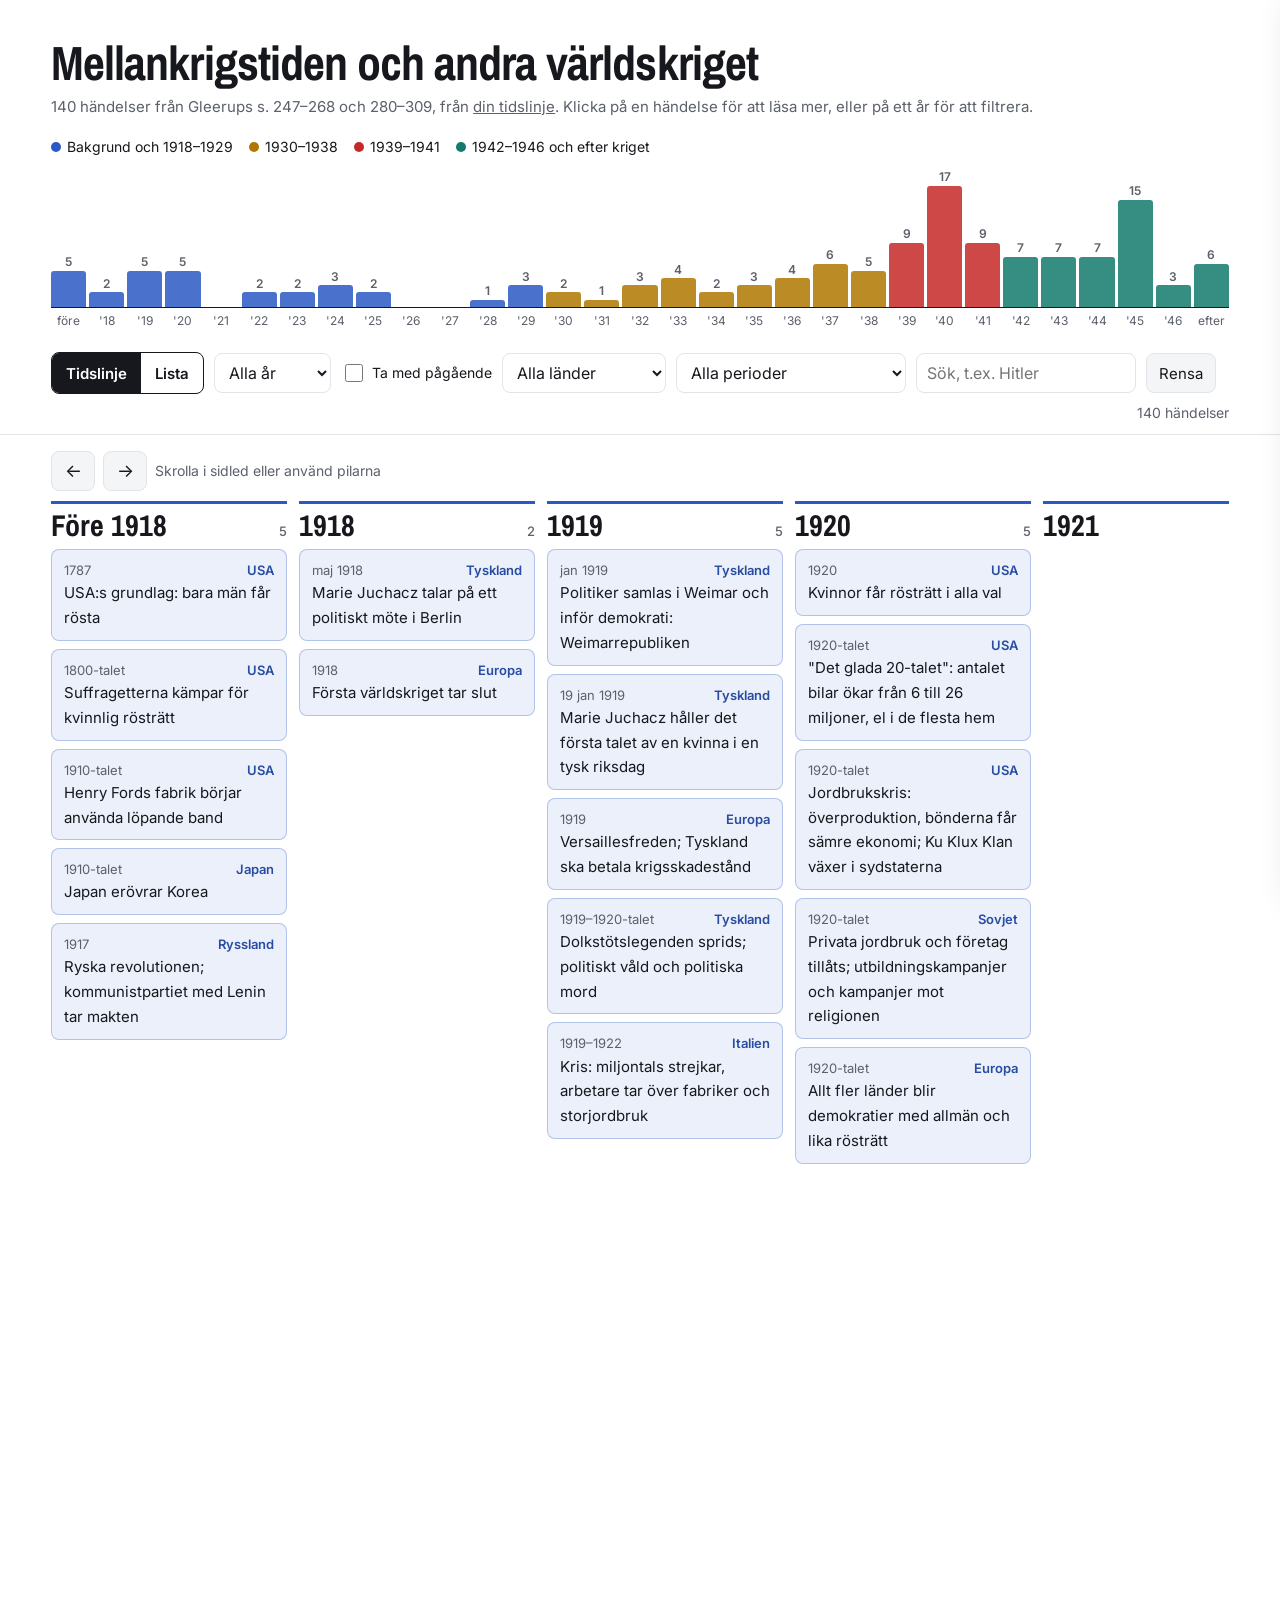
==== tidslinje.html @ 63d9b01f "Add interactive WWII timeline page (timeline + filterable list) Co-Authored-By: Claude Opus 5.5 <nor" ====
<!DOCTYPE html>
<html lang="sv">
<head>
<meta charset="utf-8">
<meta name="viewport" content="width=device-width, initial-scale=1">
<title>Tidslinje mellankrigstiden–WWII</title>
<link rel="preconnect" href="https://fonts.googleapis.com">
<link href="https://fonts.googleapis.com/css2?family=Archivo+Narrow:wght@500;700&family=Inter:wght@400;500;600&display=swap" rel="stylesheet">
<style>
/* VOICE everyday study tool, calm and exact
   IDEA a printed wall chronology from a history classroom: year columns, colour per era
   PICTURE density strip of events per year (click to filter) + the year-column timeline itself
   COLOUR white ground, ink, four era colours: blue 1918–29, ochre 1930–38, red 1939–41, teal 1942–
   TYPE Archivo Narrow for years and headings + Inter for text
   LAYOUT title and strip on top, sticky filter bar, timeline or list full width, detail drawer right (bottom sheet on phone) */
:root{color-scheme:light dark;--bg:light-dark(#ffffff,#111317);--ink:light-dark(#16181d,#eceef2);--mute:light-dark(#5b606b,#a3a8b3);--line:light-dark(#e2e4e9,#2a2d35);--panel:light-dark(#f4f5f7,#1a1d23);--p0:light-dark(#2b59c3,#7ea2ff);--p1:light-dark(#b07800,#f0b93a);--p2:light-dark(#c62828,#ff7a72);--p3:light-dark(#137a6d,#4fd1bd)}
:root[data-theme=light]{color-scheme:light}:root[data-theme=dark]{color-scheme:dark}
*{box-sizing:border-box;min-width:0}
html,body{margin:0}
body{background:var(--bg);color:var(--ink);font:16px/1.55 Inter,system-ui,sans-serif;overflow-x:clip}
h1,h2,.yr,.big{font-family:"Archivo Narrow",Inter,sans-serif;letter-spacing:-.02em}
.band{padding-inline:max(4vw,16px)}
header{padding-top:clamp(20px,3vw,40px);padding-bottom:12px}
h1{font-size:clamp(30px,4.4vw,48px);line-height:1.05;margin:0 0 6px;text-wrap:balance;font-weight:700}
.sub{color:var(--mute);margin:0 0 18px;font-size:15px}
.sub a{color:inherit}
.legend{display:flex;flex-wrap:wrap;gap:6px 16px;font-size:14px;margin-bottom:10px}
.legend span{display:inline-flex;align-items:center;gap:6px}
.dot{width:10px;height:10px;border-radius:50%;flex:none;background:var(--pc)}
.strip{display:grid;grid-template-columns:repeat(31,minmax(0,1fr));gap:3px;align-items:end;height:140px;margin-top:8px;border-bottom:1px solid var(--ink)}
.strip button{all:unset;cursor:pointer;height:100%;display:flex;flex-direction:column;justify-content:flex-end;border-radius:3px 3px 0 0;position:relative}
.strip button i{display:block;background:var(--pc);border-radius:3px 3px 0 0;opacity:.85;transition:opacity .15s}
.strip button:hover i,.strip button:focus-visible i{opacity:1}
.strip button:focus-visible{outline:2px solid var(--ink);outline-offset:2px}
.strip button.on i{opacity:1;box-shadow:0 0 0 2px var(--ink)}
.strip button.dim i{opacity:.22}
.strip b{display:block;text-align:center;font-size:12px;font-weight:600;color:var(--mute);line-height:1.4}

.ticks{overflow:hidden;display:grid;grid-template-columns:repeat(31,minmax(0,1fr));gap:3px;font-size:12px;color:var(--mute);margin-top:4px}
.ticks span{text-align:center;white-space:nowrap}
.bar{position:sticky;top:0;z-index:5;background:var(--bg);border-bottom:1px solid var(--line);padding-block:10px;display:flex;flex-wrap:wrap;gap:8px 10px;align-items:center}
.seg{display:inline-flex;border:1px solid var(--ink);border-radius:8px;overflow:hidden}
.seg button{all:unset;cursor:pointer;padding:0 14px;height:40px;display:flex;align-items:center;font-weight:600;font-size:15px}
.seg button[aria-pressed=true]{background:var(--ink);color:var(--bg)}
.seg button:focus-visible{outline:2px solid var(--p0);outline-offset:-3px}
select{max-width:230px}
select,input[type=search]{font:inherit;font-size:16px;height:40px;border:1px solid var(--line);border-radius:8px;background:var(--bg);color:var(--ink);padding:0 10px}
input[type=search]{width:min(220px,100%)}
select:focus-visible,input:focus-visible,.btn:focus-visible{outline:2px solid var(--p0);outline-offset:1px}
label.ck{display:inline-flex;gap:6px;align-items:center;font-size:14px;white-space:nowrap;cursor:pointer}
label.ck input{width:18px;height:18px}
.btn{font:inherit;font-size:15px;height:40px;padding:0 12px;border:1px solid var(--line);border-radius:8px;background:var(--panel);color:var(--ink);cursor:pointer}
.count{margin-inline-start:auto;font-size:14px;color:var(--mute);white-space:nowrap}
main{padding-block:16px 48px}
.tlwrap{position:relative}
.tl{display:flex;gap:12px;overflow-x:auto;scroll-snap-type:x proximity;padding-bottom:12px;scroll-behavior:smooth}
.col{flex:none;width:236px;scroll-snap-align:start;display:flex;flex-direction:column;gap:8px}
.col h3{margin:0;position:relative;border-top:3px solid var(--pc);padding-top:6px;display:flex;align-items:baseline;justify-content:space-between}
.col h3 button{all:unset;cursor:pointer;font-size:30px;line-height:1;font-weight:700;font-family:"Archivo Narrow",sans-serif}
.col h3 button:focus-visible{outline:2px solid var(--p0)}
.col h3 small{font-size:13px;color:var(--mute);font-weight:500}
.ev{all:unset;box-sizing:border-box;cursor:pointer;display:block;padding:10px 12px;border-radius:8px;background:color-mix(in srgb,var(--pc) 9%,var(--bg));border:1px solid color-mix(in srgb,var(--pc) 30%,transparent)}
.ev:hover{background:color-mix(in srgb,var(--pc) 17%,var(--bg))}
.ev:focus-visible{outline:2px solid var(--ink);outline-offset:2px}
.ev.cur{box-shadow:0 0 0 2px var(--pc)}
.ev .d{font-size:13px;color:var(--mute);display:flex;gap:8px;justify-content:space-between}
.ev .d em{font-style:normal;font-weight:600;color:color-mix(in srgb,var(--pc) 80%,var(--ink));white-space:nowrap}
.ev .t{font-size:15px;line-height:1.35;margin-top:2px}
.nav{display:flex;gap:8px;margin-bottom:10px}
.nav .btn{width:44px;padding:0;font-size:18px}
.hint{font-size:14px;color:var(--mute);align-self:center}
.scroll{overflow-x:auto}
table{border-collapse:collapse;width:100%}
th,td{text-align:left;padding:10px 10px;border-bottom:1px solid var(--line);vertical-align:top}
th{font-size:14px;color:var(--mute);font-weight:600}
td.w{white-space:nowrap;font-weight:600}
td.w .dot{display:inline-block;margin-inline-end:8px}
tbody tr{cursor:pointer}
tbody tr:hover{background:var(--panel)}
tbody tr:focus-visible{outline:2px solid var(--p0);outline-offset:-2px}
tbody tr.cur{background:color-mix(in srgb,var(--pc) 12%,var(--bg))}
.grp td{background:var(--panel);font-family:"Archivo Narrow",sans-serif;font-size:22px;font-weight:700;cursor:default;padding-block:6px;border-bottom:0}
.empty{padding:40px 0;color:var(--mute);font-size:17px}
#det{position:fixed;z-index:20;top:0;right:0;bottom:0;width:min(440px,100%);background:var(--bg);border-left:1px solid var(--line);box-shadow:-12px 0 32px rgba(0,0,0,.12);transform:translateX(105%);transition:transform .22s ease;display:flex;flex-direction:column}
#det.open{transform:none}
.dh{padding:18px 20px 10px;border-top:6px solid var(--pc)}
.dtop{display:flex;justify-content:space-between;align-items:center;gap:8px}
.tag{font-size:13px;font-weight:600;padding:3px 10px;border-radius:99px;background:color-mix(in srgb,var(--pc) 15%,var(--bg));color:color-mix(in srgb,var(--pc) 75%,var(--ink))}
#x{width:44px;height:44px;font-size:22px;padding:0}
.big{font-size:clamp(30px,5vw,40px);font-weight:700;line-height:1.05;margin:10px 0 2px}
.dc{color:var(--mute);font-size:15px}
.db{padding:4px 20px 20px;overflow-y:auto;flex:1}
.db h2{font-size:24px;line-height:1.15;margin:8px 0 12px;font-weight:700}
.db p{margin:0 0 14px;max-width:62ch}
.note{font-size:13px;color:var(--mute);border-top:1px solid var(--line);padding-top:10px}
.rel h4{margin:18px 0 6px;font-size:14px;color:var(--mute);font-weight:600}
.rel button{all:unset;box-sizing:border-box;width:100%;cursor:pointer;display:block;padding:8px 0;border-top:1px solid var(--line);font-size:15px;line-height:1.35}
.rel button:hover{color:var(--pc)}
.rel button:focus-visible{outline:2px solid var(--p0)}
.rel small{display:block;color:var(--mute);font-size:13px}
.df{display:flex;gap:8px;padding:12px 20px calc(12px + env(safe-area-inset-bottom,0px));border-top:1px solid var(--line)}
.df .btn{flex:1;height:44px}
.df .pos{align-self:center;font-size:14px;color:var(--mute);white-space:nowrap}
@media(max-width:700px){.strip{height:96px}.ticks span{visibility:hidden}.ticks span.m{visibility:visible;overflow:visible}.strip b{display:none}.count{margin-inline-start:0;width:100%}.col{width:78vw}}
@media(max-width:600px){#det{top:auto;height:82svh;width:100%;border-left:0;border-top:1px solid var(--line);border-radius:14px 14px 0 0;transform:translateY(105%)}table{font-size:14px}.stack thead{display:none}.stack tr{display:grid;padding-block:8px;border-bottom:1px solid var(--line)}.stack td{border:0;padding:2px 8px}.grp td{padding:6px 8px}}
@media(prefers-reduced-motion:reduce){#det,.strip i{transition:none}.tl{scroll-behavior:auto}}
</style>
</head>
<body>
<header class="band">
  <h1>Mellankrigstiden och andra världskriget</h1>
  <p class="sub"><span id="tot"></span> händelser från Gleerups s. 247–268 och 280–309, från <a href="https://claude.ai/artifact/SxfXJke2EJA6annNGhJ3oo">din tidslinje</a>. Klicka på en händelse för att läsa mer, eller på ett år för att filtrera.</p>
  <div class="legend" id="legend"></div>
  <div class="strip" id="strip" aria-label="Antal händelser per år"></div>
  <div class="ticks" id="ticks"></div>
</header>
<div class="bar band" role="search">
  <div class="seg" role="group" aria-label="Vy">
    <button id="vTl" aria-pressed="true">Tidslinje</button>
    <button id="vLi" aria-pressed="false">Lista</button>
  </div>
  <select id="fYear" aria-label="År"></select>
  <label class="ck"><input type="checkbox" id="fSpan"> Ta med pågående</label>
  <select id="fLand" aria-label="Land"></select>
  <select id="fPer" aria-label="Period"></select>
  <input type="search" id="fQ" placeholder="Sök, t.ex. Hitler" aria-label="Sök">
  <button class="btn" id="clr">Rensa</button>
  <span class="count" id="cnt"></span>
</div>
<main class="band">
  <section id="tlView">
    <div class="nav"><button class="btn" id="pv" aria-label="Bakåt">←</button><button class="btn" id="nx" aria-label="Framåt">→</button><span class="hint">Skrolla i sidled eller använd pilarna</span></div>
    <div class="tlwrap"><div class="tl" id="tl" tabindex="0" aria-label="Tidslinje"></div></div>
  </section>
  <section id="liView" hidden>
    <div class="scroll"><table class="stack"><thead><tr><th>När</th><th>Land</th><th>Händelse</th></tr></thead><tbody id="tb"></tbody></table></div>
  </section>
  <p class="empty" id="empty" hidden>Inga händelser matchar filtret. <button class="btn" id="clr2">Rensa filter</button></p>
</main>
<aside id="det" aria-hidden="true" aria-label="Händelse">
  <div class="dh"><div class="dtop"><span class="tag" id="dTag"></span><button class="btn" id="x" aria-label="Stäng">×</button></div>
  <div class="big" id="dDate"></div><div class="dc" id="dLand"></div></div>
  <div class="db" id="dBody"><h2 id="dT"></h2><p id="dX"></p><p class="dc" id="dSpan"></p><div class="rel" id="dRel"></div>
  <p class="note">Fördjupningen är skriven av Claude utifrån allmän historisk kunskap. Jämför med boken inför provet.</p></div>
  <div class="df"><button class="btn" id="dPrev">← Föregående</button><span class="pos" id="dPos"></span><button class="btn" id="dNext">Nästa →</button></div>
</aside>
<script>
{
const E=[{"d":"1787","c":"USA","t":"USA:s grundlag: bara män får rösta","s":"Bakgrund och 1918–1929","y0":1787,"y1":1787,"x":"USA:s författning skrevs 1787. Den bestämde inte själv vem som fick rösta, det överläts till delstaterna, och i praktiken var det nästan bara vita män, ofta med egendom, som fick rösta."},{"d":"1800-talet","c":"USA","t":"Suffragetterna kämpar för kvinnlig rösträtt","s":"Bakgrund och 1918–1929","y0":1800,"y1":1899,"x":"Under 1800-talet växte rörelsen för kvinnors rösträtt i USA. Ett känt startskott var mötet i Seneca Falls 1848. Kvinnorna demonstrerade, skrev petitioner och krävde samma politiska rättigheter som män."},{"d":"1910-talet","c":"USA","t":"Henry Fords fabrik börjar använda löpande band","s":"Bakgrund och 1918–1929","y0":1910,"y1":1919,"x":"Henry Ford började tillverka T-Forden 1908 och införde 1913 det löpande bandet. Varje arbetare gjorde bara ett moment, vilket gjorde bilarna mycket billigare att producera. Massproduktion blev en symbol för det moderna USA."},{"d":"1910-talet","c":"Japan","t":"Japan erövrar Korea","s":"Bakgrund och 1918–1929","y0":1910,"y1":1919,"x":"Japan ockuperade Korea 1910 och gjorde landet till en koloni som styrdes hårt fram till 1945. Det visar att Japan redan tidigt ville bli en stormakt med ett eget imperium i Asien."},{"d":"1917","c":"Ryssland","t":"Ryska revolutionen; kommunistpartiet med Lenin tar makten","s":"Bakgrund och 1918–1929","y0":1917,"y1":1917,"x":"1917 kom två revolutioner i Ryssland. I februari störtades tsaren och i oktober tog bolsjevikerna (kommunisterna) under Lenin makten. Det ledde till inbördeskrig och till att Sovjetunionen bildades 1922."},{"d":"maj 1918","c":"Tyskland","t":"Marie Juchacz talar på ett politiskt möte i Berlin","s":"Bakgrund och 1918–1929","y0":1918,"y1":1918,"x":"Marie Juchacz var socialdemokratisk politiker och kämpade för kvinnors rättigheter och sociala reformer. Hennes tal och texter används i boken som källa till hur kvinnor tog plats i politiken i slutet av kriget."},{"d":"1918","c":"Europa","t":"Första världskriget tar slut","s":"Bakgrund och 1918–1929","y0":1918,"y1":1918,"x":"Den 11 november 1918 skrevs vapenstilleståndet under och striderna i första världskriget upphörde. Kejsaren i Tyskland hade abdikerat två dagar tidigare. Omkring 17 miljoner människor hade dött i kriget."},{"d":"jan 1919","c":"Tyskland","t":"Politiker samlas i Weimar och inför demokrati: Weimarrepubliken","s":"Bakgrund och 1918–1929","y0":1919,"y1":1919,"x":"Efter kejsarens fall valdes en nationalförsamling som samlades i den lugna staden Weimar, eftersom Berlin var oroligt. Där skrevs en demokratisk författning med allmän rösträtt för både kvinnor och män. Republiken kallas Weimarrepubliken."},{"d":"19 jan 1919","c":"Tyskland","t":"Marie Juchacz håller det första talet av en kvinna i en tysk riksdag","s":"Bakgrund och 1918–1929","y0":1919,"y1":1919,"x":"Den 19 januari 1919 fick tyska kvinnor rösta i ett riksdagsval för första gången. Marie Juchacz valdes in och höll som första kvinna ett tal i den tyska nationalförsamlingen (själva talet hölls i februari 1919). Hon inledde med ”Mina herrar och damer”."},{"d":"1919","c":"Europa","t":"Versaillesfreden; Tyskland ska betala krigsskadestånd","s":"Bakgrund och 1918–1929","y0":1919,"y1":1919,"x":"Freden i Versailles 1919 gav Tyskland skulden för kriget. Tyskland förlorade mark och alla kolonier, fick bara ha en liten armé på 100 000 man och skulle betala stora krigsskadestånd. Många tyskar kände sig förödmjukade."},{"d":"1919–1920-talet","c":"Tyskland","t":"Dolkstötslegenden sprids; politiskt våld och politiska mord","s":"Bakgrund och 1918–1929","y0":1919,"y1":1929,"x":"Dolkstötslegenden var påståendet att den tyska armén inte förlorat kriget utan blivit ”dolkad i ryggen” av socialister, demokrater och judar på hemmaplan. Lögnen spreds av högern och ledde till hat mot republiken, politiskt våld och mord på politiker."},{"d":"1919–1922","c":"Italien","t":"Kris: miljontals strejkar, arbetare tar över fabriker och storjordbruk","s":"Bakgrund och 1918–1929","y0":1919,"y1":1922,"x":"Efter kriget var Italien i kris: arbetslöshet, inflation och besvikelse över freden. Åren 1919–1920 kallas ”de röda åren” då arbetare strejkade och ockuperade fabriker. Många i medelklassen blev rädda för en kommunistisk revolution, vilket gynnade fascisterna."},{"d":"1920","c":"USA","t":"Kvinnor får rösträtt i alla val","s":"Bakgrund och 1918–1929","y0":1920,"y1":1920,"x":"Genom det 19:e tillägget till författningen 1920 fick amerikanska kvinnor rösträtt i alla val. Det var en seger för den långa rösträttsrörelsen."},{"d":"1920-talet","c":"USA","t":"\"Det glada 20-talet\": antalet bilar ökar från 6 till 26 miljoner, el i de flesta hem","s":"Bakgrund och 1918–1929","y0":1920,"y1":1929,"x":"1920-talet kallas ”det glada 20-talet” i USA. Bilen, elektriciteten, radion och jazzen förändrade vardagen. Allt fler köpte varor på avbetalning och konsumtionssamhället växte fram."},{"d":"1920-talet","c":"USA","t":"Jordbrukskris: överproduktion, bönderna får sämre ekonomi; Ku Klux Klan växer i sydstaterna","s":"Bakgrund och 1918–1929","y0":1920,"y1":1929,"x":"Alla fick inte del av välståndet. Bönderna producerade mer än de kunde sälja, priserna föll och många blev skuldsatta. Samtidigt växte Ku Klux Klan, som förföljde svarta, judar, katoliker och invandrare."},{"d":"1920-talet","c":"Sovjet","t":"Privata jordbruk och företag tillåts; utbildningskampanjer och kampanjer mot religionen","s":"Bakgrund och 1918–1929","y0":1920,"y1":1929,"x":"Efter inbördeskriget införde Lenin NEP (den nya ekonomiska politiken) 1921. Bönder och småföretagare fick sälja varor privat igen för att få igång ekonomin. Samtidigt drev staten kampanjer för att lära folket läsa och mot kyrkan."},{"d":"1920-talet","c":"Europa","t":"Allt fler länder blir demokratier med allmän och lika rösträtt","s":"Bakgrund och 1918–1929","y0":1920,"y1":1929,"x":"Efter första världskriget blev många länder i Europa demokratier, ofta med allmän och lika rösträtt för både män och kvinnor. Men flera av demokratierna var unga och svaga."},{"d":"sommaren 1922","c":"Tyskland","t":"Inflationen blir en hyperinflation","s":"Bakgrund och 1918–1929","y0":1922,"y1":1922,"x":"Tyskland tryckte pengar för att betala skulder och skadestånd. Sommaren 1922 skenade priserna så snabbt att det blev hyperinflation, där pengarna förlorade värde från dag till dag."},{"d":"1922","c":"Italien","t":"Mussolini tar makten genom en statskupp","s":"Bakgrund och 1918–1929","y0":1922,"y1":1922,"x":"I oktober 1922 organiserade Mussolini ”marschen mot Rom” med tusentals fascistiska svartskjortor. Kungen vågade inte stoppa dem utan utsåg Mussolini till regeringschef. Det räknas som en statskupp."},{"d":"1923","c":"Tyskland","t":"Hyperinflationen är som värst; sparpengar blir värdelösa","s":"Bakgrund och 1918–1929","y0":1923,"y1":1923,"x":"1923 ockuperade Frankrike Ruhrområdet och inflationen nådde sin topp: i november kostade en dollar omkring 4 200 miljarder mark. Människors sparpengar blev värdelösa och medelklassen förlorade förtroendet för republiken."},{"d":"1923","c":"Tyskland","t":"Hitler försöker göra en statskupp, men den misslyckas; han döms till fängelse och skriver Mein Kampf","s":"Bakgrund och 1918–1929","y0":1923,"y1":1923,"x":"I november 1923 försökte Hitler och nazisterna ta makten i München (ölkällarkuppen). Kuppen slogs ner och Hitler dömdes till fängelse. Där skrev han Mein Kampf, med sina idéer om ras, judehat och ”livsrum” i öst."},{"d":"1924","c":"Sovjet","t":"Lenin dör; efter en maktkamp blir Stalin ny ledare","s":"Bakgrund och 1918–1929","y0":1924,"y1":1924,"x":"Lenin dog i januari 1924. Efter en maktkamp, bland annat mot Trotskij, blev Stalin Sovjetunionens ensamme ledare i slutet av 1920-talet."},{"d":"1925","c":"USA","t":"En T-Ford kostar 300 dollar, så även industriarbetare har råd","s":"Bakgrund och 1918–1929","y0":1925,"y1":1925,"x":"Tack vare massproduktion sjönk priset på T-Forden kraftigt. Även vanliga industriarbetare kunde köpa en bil, vilket förändrade livet i USA."},{"d":"1925","c":"Italien","t":"Alla partier utom fascisterna förbjuds; Mussolini blir \"Il Duce\"","s":"Bakgrund och 1918–1929","y0":1925,"y1":1925,"x":"Efter mordet på socialisten Matteotti 1924 gjorde Mussolini Italien till en diktatur. Alla andra partier förbjöds, pressen censurerades och han kallades ”Il Duce”, ledaren."},{"d":"mitten av 1920-talet","c":"Tyskland","t":"De lugna åren: ekonomin förbättras, lån från USA; Berlin blir Europas nöjeshuvudstad","s":"Bakgrund och 1918–1929","y0":1924,"y1":1926,"x":"Med en ny valuta och lån från USA (Dawesplanen 1924) blev ekonomin bättre. Åren 1924–1929 kallas de gyllene eller lugna åren. Berlin blev känt för nöjesliv, konst och film."},{"d":"mitten av 1920-talet","c":"USA","t":"Aktiepriserna på börsen stiger snabbt","s":"Bakgrund och 1918–1929","y0":1924,"y1":1926,"x":"Många amerikaner köpte aktier, ofta med lånade pengar, och priserna på börsen steg snabbt. Det skapade en spekulationsbubbla."},{"d":"1928","c":"Tyskland","t":"Nazistpartiet får bara 2,6 % av rösterna i riksdagsvalet","s":"Bakgrund och 1918–1929","y0":1928,"y1":1928,"x":"I valet 1928 gick det bra för Tyskland och nazisterna fick bara 2,6 procent av rösterna. De var då ett litet extremistparti."},{"d":"1929","c":"Sovjet","t":"Stalin bestämmer att alla bönder måste gå med i kollektivjordbruk; kampanj mot kulakerna","s":"Bakgrund och 1918–1929","y0":1929,"y1":1929,"x":"Stalin tvingade bönderna att gå samman i stora kollektivjordbruk (kolchoser). De mer välbärgade bönderna, kulakerna, utpekades som fiender och dödades eller deporterades till arbetsläger."},{"d":"sommaren 1929","c":"USA","t":"Industriföretag får problem med försäljningen: överproduktion","s":"Bakgrund och 1918–1929","y0":1929,"y1":1929,"x":"Fabrikerna tillverkade mer än folk kunde köpa och lagren växte. Det var ett tecken på att högkonjunkturen var på väg att ta slut."},{"d":"24 okt 1929","c":"USA","t":"Svarta torsdagen: börskraschen på Wall Street","s":"Bakgrund och 1918–1929","y0":1929,"y1":1929,"x":"Torsdagen den 24 oktober 1929 föll aktiekurserna kraftigt på Wall Street i New York, och kraschen fortsatte de följande dagarna. Banker och företag gick i konkurs och den stora depressionen spred sig över världen."},{"d":"1930","c":"Tyskland","t":"Nazisterna får 18 % av rösterna","s":"1930–1938","y0":1930,"y1":1930,"x":"Depressionen slog hårt mot Tyskland eftersom landet var beroende av lån från USA. Arbetslösheten steg och i valet 1930 fick nazisterna 18 procent av rösterna."},{"d":"1930-talet","c":"Sovjet","t":"Femårsplaner och planekonomi; satsning på tung industri","s":"1930–1938","y0":1930,"y1":1939,"x":"Stalin införde femårsplaner där staten bestämde vad som skulle produceras. Han satsade på tung industri som stål, kol och maskiner. Industrin växte snabbt, men till ett högt pris i form av tvångsarbete och nöd."},{"d":"1931","c":"Asien","t":"Japan tar Manchuriet i norra Kina och lämnar Nationernas förbund","s":"1930–1938","y0":1931,"y1":1931,"x":"1931 ockuperade Japan Manchuriet i norra Kina och gjorde det till lydstaten Manchukuo. När Nationernas förbund kritiserade Japan lämnade landet förbundet. Det visade hur svagt NF var."},{"d":"1932","c":"USA","t":"13 miljoner arbetslösa; Roosevelt väljs till president och startar New Deal","s":"1930–1938","y0":1932,"y1":1932,"x":"Under depressionen var omkring 13 miljoner amerikaner arbetslösa. Franklin D. Roosevelt vann valet 1932 och lovade en ”New Deal”: staten satsade på offentliga arbeten, stöd till bönder och senare pensioner och socialförsäkringar."},{"d":"1932","c":"Tyskland","t":"Sex miljoner arbetslösa; hösten 1932 blir nazisterna största parti med 33 %","s":"1930–1938","y0":1932,"y1":1932,"x":"I Tyskland var sex miljoner arbetslösa. Nazisterna lovade arbete och ett starkt Tyskland och blev största parti 1932. I valet i november fick de 33 procent."},{"d":"1932–1934","c":"Sovjet","t":"Holodomor, den stora svälten i Ukraina","s":"1930–1938","y0":1932,"y1":1934,"x":"Tvångskollektiviseringen och stora krav på spannmål ledde till svält i Ukraina. Miljontals människor dog. Ukrainarna kallar svälten Holodomor, ”död genom svält”."},{"d":"jan 1933","c":"Tyskland","t":"Hitler blir regeringschef","s":"1930–1938","y0":1933,"y1":1933,"x":"Den 30 januari 1933 utnämnde president Hindenburg Hitler till rikskansler (regeringschef). Konservativa politiker trodde att de skulle kunna kontrollera honom."},{"d":"1933","c":"Tyskland","t":"Riksdagshusbranden; kommunistpartiet förbjuds; fullmaktslagen ger nazisterna all makt","s":"1930–1938","y0":1933,"y1":1933,"x":"I februari 1933 brann riksdagshuset. Nazisterna skyllde på kommunisterna och förbjöd partiet. I mars antogs fullmaktslagen som gav regeringen rätt att stifta lagar utan riksdagen."},{"d":"våren 1933","c":"Tyskland","t":"De första koncentrationslägren öppnas, bland dem Dachau; judar med statlig tjänst avskedas","s":"1930–1938","y0":1933,"y1":1933,"x":"De första koncentrationslägren, till exempel Dachau, öppnades för politiska motståndare. Judar som var statligt anställda avskedades och nazisterna uppmanade till bojkott av judiska affärer."},{"d":"juli 1933","c":"Tyskland","t":"Alla partier utom nazistpartiet förbjuds; Tyskland är en diktatur","s":"1930–1938","y0":1933,"y1":1933,"x":"I juli 1933 förbjöds alla partier utom nazistpartiet. Fackföreningar hade redan krossats och pressen censurerades. Tyskland var nu en diktatur med Hitler som ledare."},{"d":"1934","c":"Tyskland","t":"Leni Riefenstahl filmar partidagarna i Nürnberg","s":"1930–1938","y0":1934,"y1":1934,"x":"Leni Riefenstahl gjorde propagandafilmen ”Viljans triumf” om nazisternas partidagar i Nürnberg 1934. Filmen visade Hitler som en nästan gudalik ledare och användes för att påverka folket."},{"d":"mitten av 1930-talet","c":"Sovjet","t":"Svälten minskar; industrin växer","s":"1930–1938","y0":1934,"y1":1936,"x":"Efter svältåren började läget förbättras och industrin fortsatte att växa. Men samtidigt började Stalin förfölja verkliga och inbillade fiender allt hårdare."},{"d":"1935","c":"Tyskland","t":"Nürnberglagarna: judar är inte längre medborgare","s":"1930–1938","y0":1935,"y1":1935,"x":"Nürnberglagarna 1935 gjorde att judar inte längre var tyska medborgare. Judar och icke-judar fick inte gifta sig med varandra. Lagarna byggde på nazisternas rasläran."},{"d":"1935","c":"Afrika","t":"Italien anfaller Etiopien (Abessinien) med bombflyg och stridsgas","s":"1930–1938","y0":1935,"y1":1935,"x":"Italien anföll Etiopien 1935 för att skapa ett imperium i Afrika. Italienarna använde bombflyg och giftgas mot civila. Nationernas förbund införde svaga sanktioner som inte stoppade kriget."},{"d":"maj 1935","c":"USA","t":"Ögonläkaren Martinez Santos kritiserar New Deal i en intervju","s":"1930–1938","y0":1935,"y1":1935,"x":"Ett exempel i boken på kritik mot New Deal. Kritiker menade att staten blev för stor och styrde för mycket, medan andra tyckte att reformerna inte gick tillräckligt långt."},{"d":"1936","c":"Tyskland","t":"Tyska trupper går in i Rhenlandet; allmän värnplikt och upprustning","s":"1930–1938","y0":1936,"y1":1936,"x":"Hitler bröt mot Versaillesfreden genom att återinföra värnplikten och rusta upp. 1936 skickade han trupper in i det demilitariserade Rhenlandet. Storbritannien och Frankrike reagerade inte."},{"d":"sommaren 1936","c":"Sovjet","t":"Den första Moskvarättegången; fler följer de närmaste åren","s":"1930–1938","y0":1936,"y1":1936,"x":"I Moskvarättegångarna anklagades gamla ledande kommunister för förräderi. De tvingades erkänna brott de inte begått och avrättades. Det var en del av den stora terrorn."},{"d":"1936","c":"Spanien","t":"Spanska inbördeskriget börjar; Franco gör uppror","s":"1930–1938","y0":1936,"y1":1936,"x":"I juli 1936 gjorde general Franco uppror mot den vänsterregering som vunnit valet. Tyskland och Italien hjälpte Franco, Sovjet hjälpte regeringssidan och frivilliga från många länder stred i de internationella brigaderna."},{"d":"okt–nov 1936","c":"USA","t":"Roosevelt håller tal i New York och väljs om","s":"1930–1938","y0":1936,"y1":1936,"x":"Roosevelt försvarade New Deal i ett känt tal i New York och vann presidentvalet 1936 med stor marginal. Det visade att många amerikaner stödde hans politik."},{"d":"1937","c":"Sovjet","t":"Stalin håller tal","s":"1930–1938","y0":1937,"y1":1937,"x":"Under den stora terrorn 1937–1938 talade Stalin om ”folkfiender” och spioner som måste rensas ut. Hundratusentals människor avrättades och miljontals skickades till arbetslägren i Gulag."},{"d":"april 1937","c":"Spanien","t":"Tyska flygplan bombar Guernica","s":"1930–1938","y0":1937,"y1":1937,"x":"Den 26 april 1937 bombade tyska flygplan i Kondorlegionen staden Guernica i Baskien. Många civila dödades. Picasso målade sin berömda tavla Guernica som en protest mot kriget."},{"d":"sommaren 1937","c":"Asien","t":"Japan anfaller Kina igen och tar Shanghai och Nanjing","s":"1930–1938","y0":1937,"y1":1937,"x":"Sommaren 1937 inledde Japan ett fullskaligt krig mot Kina. Japanerna tog storstäderna Shanghai och Nanjing efter hårda strider."},{"d":"1937","c":"Asien","t":"Nanjingmassakern (en vanlig uppgift är 300 000 döda)","s":"1930–1938","y0":1937,"y1":1937,"x":"När japanska soldater intog Nanjing i december 1937 mördade och våldtog de civila och fångar under flera veckor. En vanlig uppgift är omkring 300 000 döda."},{"d":"1937","c":"USA","t":"Ekonomin är på väg upp igen","s":"1930–1938","y0":1937,"y1":1937,"x":"Ekonomin i USA blev bättre, men en ny nedgång kom 1937–1938. Det var först med upprustningen inför kriget som arbetslösheten verkligen försvann."},{"d":"sommaren 1938","c":"USA","t":"Ekonomin är definitivt på uppgång","s":"1930–1938","y0":1938,"y1":1938,"x":"Under 1938 började ekonomin återhämta sig igen. Boken visar att New Deal och senare krigsproduktionen fick fart på ekonomin."},{"d":"mars 1938","c":"Österrike","t":"\"Anslutningen\": tyska trupper tar Österrike","s":"1930–1938","y0":1938,"y1":1938,"x":"I mars 1938 marscherade tyska trupper in i Österrike, som anslöts till Tyskland (Anschluss). Många österrikare jublade och en folkomröstning efteråt gav nästan 100 procent ja."},{"d":"juli 1938","c":"Världen","t":"Evian-konferensen om judiska flyktingar blir ett fiasko","s":"1930–1938","y0":1938,"y1":1938,"x":"32 länder träffades i Evian i Frankrike för att diskutera de judiska flyktingarna från Tyskland och Österrike. Nästan inget land ville ta emot fler flyktingar, så konferensen blev ett misslyckande."},{"d":"sep 1938","c":"Europa","t":"Münchenöverenskommelsen: Tyskland får Sudetlandet","s":"1930–1938","y0":1938,"y1":1938,"x":"I München gick Storbritannien och Frankrike med på att Tyskland fick ta Sudetlandet från Tjeckoslovakien. Tjeckoslovakien var inte inbjudet. Chamberlain trodde att han räddat freden, så kallad eftergiftspolitik."},{"d":"9–10 nov 1938","c":"Tyskland","t":"Kristallnatten (Novemberpogromen)","s":"1930–1938","y0":1938,"y1":1938,"x":"Natten mellan 9 och 10 november 1938 attackerade nazister judar i hela Tyskland. Synagogor brändes, butiker förstördes, minst 90 judar dödades och omkring 30 000 judiska män skickades till koncentrationsläger."},{"d":"slutet av 1930-talet","c":"Europa","t":"Bara 13 länder i Europa är demokratier","s":"1930–1938","y0":1937,"y1":1939,"x":"Många av de nya demokratierna från 1920-talet hade blivit diktaturer. I slutet av 1930-talet fanns bara 13 demokratier kvar i Europa."},{"d":"mars 1939","c":"Tjeckoslovakien","t":"Hitler bryter Münchenöverenskommelsen och tar hela landet","s":"1939–1941","y0":1939,"y1":1939,"x":"I mars 1939 ockuperade Tyskland resten av Tjeckoslovakien. Det visade att Hitler inte bara ville samla tysktalande områden och att eftergiftspolitiken hade misslyckats."},{"d":"våren 1939","c":"Europa","t":"Storbritannien och Frankrike lovar att hjälpa Polen","s":"1939–1941","y0":1939,"y1":1939,"x":"Efter ockupationen av Tjeckoslovakien lovade Storbritannien och Frankrike att försvara Polen om landet blev anfallet. Det var nästa land Hitler hade krav på."},{"d":"1939","c":"Spanien","t":"Franco vinner inbördeskriget och blir \"El Caudillo\"","s":"1939–1941","y0":1939,"y1":1939,"x":"Franco vann inbördeskriget i april 1939 och blev diktator med titeln ”El Caudillo”, ledaren. Han styrde Spanien ända till sin död 1975."},{"d":"23 aug 1939","c":"Europa","t":"Molotov–Ribbentrop-pakten mellan Tyskland och Sovjet","s":"1939–1941","y0":1939,"y1":1939,"x":"Nazityskland och det kommunistiska Sovjet slöt en icke-angreppspakt. I ett hemligt tillägg delade de upp Östeuropa mellan sig. Pakten gjorde det möjligt för Hitler att anfalla Polen."},{"d":"1 sep 1939","c":"Polen","t":"Tyskland anfaller Polen; andra världskriget börjar","s":"1939–1941","y0":1939,"y1":1939,"x":"Den 1 september 1939 anföll Tyskland Polen med blixtkrig: snabba anfall med stridsvagnar och flyg. Det räknas som början på andra världskriget i Europa."},{"d":"3 sep 1939","c":"Europa","t":"Storbritannien och Frankrike förklarar krig mot Tyskland","s":"1939–1941","y0":1939,"y1":1939,"x":"Två dagar efter anfallet på Polen förklarade Storbritannien och Frankrike krig mot Tyskland. De kunde dock inte hjälpa Polen i praktiken, och på västfronten hände länge nästan ingenting."},{"d":"18 sep 1939","c":"Polen","t":"Sovjet går in i östra Polen; Polen ger upp och regeringen flyr till London","s":"1939–1941","y0":1939,"y1":1939,"x":"Enligt den hemliga delen av pakten gick Sovjet in i östra Polen (från den 17 september). Polen delades mellan Tyskland och Sovjet. Den polska regeringen bildade en exilregering, som från 1940 fanns i London."},{"d":"1939–1940","c":"Baltikum","t":"Sovjet tvingar Estland, Lettland och Litauen att ta emot baser; inom ett år är de ockuperade","s":"1939–1941","y0":1939,"y1":1940,"x":"Sovjet tvingade de baltiska länderna att låta sovjetiska trupper ha baser där. Sommaren 1940 ockuperades och annekterades Estland, Lettland och Litauen, och tiotusentals deporterades till Sibirien."},{"d":"slutet av nov 1939","c":"Finland","t":"Sovjet anfaller: finska vinterkriget börjar","s":"1939–1941","y0":1939,"y1":1939,"x":"Den 30 november 1939 anföll Sovjet Finland. Finnarna gjorde hårt motstånd i kylan och Sovjet fick stora förluster."},{"d":"mars 1940","c":"Finland","t":"Finland ber om fred och förlorar områden i öster","s":"1939–1941","y0":1940,"y1":1940,"x":"I mars 1940 slöts fred i Moskva. Finland behöll sin självständighet men fick lämna ifrån sig stora delar av Karelen."},{"d":"9 april 1940","c":"Danmark, Norge","t":"Tyskland anfaller; Danmark ockuperas utan strid, Blücher sänks i Oslofjorden","s":"1939–1941","y0":1940,"y1":1940,"x":"Den 9 april 1940 anföll Tyskland Danmark och Norge. Danmark gav upp samma dag. I Oslofjorden sänktes det tyska krigsfartyget Blücher, vilket gav den norska kungen och regeringen tid att fly från Oslo."},{"d":"11 april 1940","c":"Norge","t":"Kung Haakon och kronprins Olav flyr från Nybergsund","s":"1939–1941","y0":1940,"y1":1940,"x":"Tyskarna krävde att kungen skulle godkänna en ny regering. Kung Haakon vägrade och tyska flygplan bombade Nybergsund där han befann sig. Kungen och kronprinsen klarade sig och flydde vidare."},{"d":"april–juni 1940","c":"Norge","t":"Två månaders strider; kungen och regeringen flyr till London; Quisling hjälper tyskarna","s":"1939–1941","y0":1940,"y1":1940,"x":"Norge stred i två månader, bland annat vid Narvik. I juni flydde kungen och regeringen till London. Vidkun Quisling samarbetade med tyskarna och hans namn blev ett ord för förrädare."},{"d":"10 maj 1940","c":"Västeuropa","t":"Tyskland anfaller Nederländerna och Belgien och sedan Frankrike","s":"1939–1941","y0":1940,"y1":1940,"x":"Den 10 maj 1940 anföll Tyskland Nederländerna, Belgien och Luxemburg och sedan Frankrike. Tyska stridsvagnar tog sig genom Ardennerna och överraskade de allierade."},{"d":"maj 1940","c":"Storbritannien","t":"Chamberlain avgår; Churchill blir premiärminister","s":"1939–1941","y0":1940,"y1":1940,"x":"Den 10 maj 1940 avgick Neville Chamberlain, som stått för eftergiftspolitiken. Winston Churchill blev ny premiärminister och lovade att aldrig ge upp."},{"d":"13 maj 1940","c":"Storbritannien","t":"Churchills tal: \"blod, möda, tårar och svett\"","s":"1939–1941","y0":1940,"y1":1940,"x":"I sitt första tal som premiärminister sa Churchill att han inte hade något annat att erbjuda än ”blod, möda, tårar och svett”. Talet skulle ge britterna mod att fortsätta kriget."},{"d":"maj–juni 1940","c":"Frankrike","t":"Armén vid Dunkerque tar sig över till Storbritannien","s":"1939–1941","y0":1940,"y1":1940,"x":"Den brittiska armén och franska soldater blev inringade vid Dunkerque. Med krigsfartyg och hundratals små civila båtar räddades omkring 338 000 soldater över till Storbritannien."},{"d":"juni 1940","c":"Frankrike","t":"Frankrike besegras efter sex veckor; norra delen ockuperas, södra delen styrs av Vichyregimen","s":"1939–1941","y0":1940,"y1":1940,"x":"Efter bara sex veckor gav Frankrike upp i juni 1940. Norra Frankrike ockuperades av Tyskland och i söder styrde marskalk Pétain Vichyregimen, som samarbetade med tyskarna."},{"d":"juni 1940","c":"Italien","t":"Italien går in i kriget på Hitlers sida","s":"1939–1941","y0":1940,"y1":1940,"x":"När Frankrike nästan var besegrat förklarade Mussolini krig mot Frankrike och Storbritannien den 10 juni 1940. Italien ville få del av segern."},{"d":"1940","c":"Storbritannien","t":"Slaget om Storbritannien börjar med anfall mot flygplatser","s":"1939–1941","y0":1940,"y1":1940,"x":"Sommaren 1940 försökte det tyska flygvapnet slå ut det brittiska för att kunna invadera Storbritannien. Först anfölls flygplatser och radarstationer. Britterna hade radar och snabba jaktplan och höll stånd."},{"d":"20 aug 1940","c":"Storbritannien","t":"Churchills tacktal till piloterna: \"Aldrig i krigshistorien har så många…\"","s":"1939–1941","y0":1940,"y1":1940,"x":"Churchill hyllade de brittiska jaktpiloterna: ”Aldrig i krigshistorien har så många haft så få att tacka för så mycket.” Talet blev ett av krigets mest kända citat."},{"d":"hösten 1940","c":"Storbritannien","t":"Blitzen: bomber mot London och andra städer","s":"1939–1941","y0":1940,"y1":1940,"x":"När Tyskland inte vann i luften började de bomba London och andra städer, ofta nattetid. Bombningarna kallas Blitzen. Londonborna sov i skyddsrum och i tunnelbanan."},{"d":"29 sep 1940","c":"Asien","t":"Japan sluter en pakt med Italien och Tyskland","s":"1939–1941","y0":1940,"y1":1940,"x":"Japan, Tyskland och Italien slöt trepartspakten (undertecknad i Berlin i slutet av september 1940). De lovade att hjälpa varandra, och länderna kallades axelmakterna."},{"d":"hösten 1940","c":"Östeuropa","t":"Ungern, Bulgarien och Rumänien blir bundsförvanter till axelmakterna","s":"1939–1941","y0":1940,"y1":1940,"x":"Ungern, Rumänien och senare Bulgarien anslöt sig till axelmakterna. De hoppades vinna land eller skydd mot Sovjet."},{"d":"1940–1941","c":"Balkan, Nordafrika","t":"Italien anfaller men misslyckas; Tyskland erövrar Jugoslavien och Grekland","s":"1939–1941","y0":1940,"y1":1941,"x":"Italien anföll Grekland och brittiska Egypten men misslyckades. Tyskland fick hjälpa till och erövrade Jugoslavien och Grekland våren 1941."},{"d":"årsskiftet 1940–1941","c":"Europa","t":"Bara Storbritannien gör fortfarande motstånd mot Tyskland","s":"1939–1941","y0":1940,"y1":1941,"x":"Vid årsskiftet 1940–1941 var Storbritannien, med stöd från sitt imperium, det enda större landet i Europa som fortfarande stred mot Tyskland."},{"d":"1941","c":"Nordafrika","t":"Hårda strider mellan brittiska och tysk-italienska trupper börjar","s":"1939–1941","y0":1941,"y1":1941,"x":"Tyskland skickade Afrikakåren under general Rommel för att hjälpa italienarna. I Libyen och Egypten följde hårda strider om Suezkanalen och oljan i Mellanöstern."},{"d":"maj 1941","c":"Storbritannien","t":"Blitzen upphör; 40 000 döda i London","s":"1939–1941","y0":1941,"y1":1941,"x":"I maj 1941 slutade de stora bombningarna när Tyskland förberedde anfallet på Sovjet. Enligt boken hade 40 000 människor dött i London."},{"d":"juni 1941 (midsommar)","c":"Sovjet","t":"Operation Barbarossa: Tyskland anfaller Sovjet","s":"1939–1941","y0":1941,"y1":1941,"x":"Den 22 juni 1941 anföll Tyskland Sovjetunionen med omkring tre miljoner soldater. Hitler ville ha ”livsrum” och krossa kommunismen. Tyskarna nådde nästan Moskva men stoppades i december."},{"d":"1941","c":"Finland","t":"Fortsättningskriget: Finland strider som Tysklands \"medkrigförande\"","s":"1939–1941","y0":1941,"y1":1941,"x":"Finland gick med i kriget mot Sovjet för att ta tillbaka det som förlorats i vinterkriget. Finland kallade sig ”medkrigförande” och inte allierad med Tyskland."},{"d":"1941","c":"Sovjet","t":"Insatsgrupper börjar skjuta judar i massor","s":"1939–1941","y0":1941,"y1":1941,"x":"Bakom fronten i Sovjet sköt tyska insatsgrupper judar, kommunister och andra i stora massavrättningar. I Babij Jar utanför Kiev mördades över 33 000 judar på två dagar i september 1941."},{"d":"juli 1941","c":"Asien","t":"Japan tar Franska Indokina (Vietnam, Laos, Kambodja)","s":"1939–1941","y0":1941,"y1":1941,"x":"Japan tog Franska Indokina för att få råvaror och baser. USA svarade med att stoppa all export av olja till Japan."},{"d":"7 dec 1941","c":"USA","t":"Japan anfaller Pearl Harbor","s":"1939–1941","y0":1941,"y1":1941,"x":"Söndagen den 7 december 1941 anföll japanska flygplan den amerikanska flottbasen Pearl Harbor på Hawaii. Över 2 400 amerikaner dödades och flera slagskepp sänktes."},{"d":"8 dec 1941","c":"USA","t":"USA förklarar krig mot Japan; Japan anfaller mål i Sydostasien","s":"1939–1941","y0":1941,"y1":1941,"x":"Roosevelt kallade 7 december ”en dag som kommer att leva i vanära”. USA förklarade krig mot Japan, som samtidigt anföll Filippinerna, Malackahalvön och Hongkong."},{"d":"11 dec 1941","c":"USA","t":"Tyskland förklarar krig mot USA; de allierade (USA, Storbritannien, Sovjet) står mot axelmakterna","s":"1939–1941","y0":1941,"y1":1941,"x":"Hitler förklarade krig mot USA den 11 december. Nu var kriget ett världskrig: de allierade (USA, Storbritannien och Sovjet) mot axelmakterna (Tyskland, Italien och Japan)."},{"d":"början av 1942","c":"Världen","t":"Axelmakterna kontrollerar stora delar av världen; Japan hotar Australien och Indien","s":"1942–1946 och efter kriget","y0":1942,"y1":1942,"x":"I början av 1942 var axelmakterna som starkast. Japan hade tagit Singapore, Filippinerna och Nederländska Ostindien och hotade Australien och Indien."},{"d":"1942","c":"Europa","t":"Den slutgiltiga lösningen: judar förs med tåg till förintelseläger och mördas i gaskamrar","s":"1942–1946 och efter kriget","y0":1942,"y1":1942,"x":"Vid Wannseekonferensen i januari 1942 planerades hur alla Europas judar skulle mördas. Judar transporterades med tåg till förintelseläger som Treblinka, Sobibor och Auschwitz-Birkenau och gasades ihjäl."},{"d":"från 1942","c":"Tyskland","t":"Brittiska bombplan börjar bomba tyska städer","s":"1942–1946 och efter kriget","y0":1942,"y1":1945,"x":"Från 1942 bombade britterna, och senare även amerikanerna, tyska städer i stora flyganfall. Målet var att förstöra industrin och knäcka tyskarnas moral."},{"d":"sommaren 1942","c":"Polen","t":"SS-officeren Kurt Gerstein besöker förintelselägret Belzec","s":"1942–1946 och efter kriget","y0":1942,"y1":1942,"x":"Kurt Gerstein var SS-officer som såg en gasning i förintelselägret Belzec. Han berättade om det för en svensk diplomat och skrev senare en rapport, Gersteinrapporten, som är en viktig källa."},{"d":"1942","c":"Nordafrika","t":"Slaget vid el-Alamein: britterna stoppar tyskarna och tar sedan hela Nordafrika","s":"1942–1946 och efter kriget","y0":1942,"y1":1942,"x":"Vid el-Alamein i Egypten stoppade britterna under general Montgomery Rommels armé hösten 1942. Efter det drevs axelmakterna ut ur Nordafrika och gav upp i Tunisien i maj 1943."},{"d":"1942–1943","c":"Sovjet","t":"Slaget vid Stalingrad","s":"1942–1946 och efter kriget","y0":1942,"y1":1943,"x":"Slaget om Stalingrad pågick från augusti 1942 till februari 1943. Det var ett av krigets blodigaste slag, med strider om varje hus och gata."},{"d":"nov 1942","c":"Sovjet","t":"Sovjet går till motanfall vid Stalingrad","s":"1942–1946 och efter kriget","y0":1942,"y1":1942,"x":"I november 1942 gick Röda armén till motanfall och ringade in den tyska sjätte armén i Stalingrad."},{"d":"jan 1943","c":"Sovjet","t":"Tyska armén kapitulerar i Stalingrad, en vändpunkt i kriget","s":"1942–1946 och efter kriget","y0":1943,"y1":1943,"x":"Den inringade tyska armén gav upp i slutet av januari och början av februari 1943. Omkring 90 000 tyskar togs till fånga. Efter Stalingrad var Tyskland på reträtt i öst."},{"d":"29 jan 1943","c":"Polen","t":"SS-rapport från Auschwitz om krematorium II","s":"1942–1946 och efter kriget","y0":1943,"y1":1943,"x":"En SS-rapport från Auschwitz handlade om bygget av krematorium II med en gaskammare. Dokumentet är en källa som visar hur förintelsen planerades som en industriell process."},{"d":"1943","c":"Italien","t":"De allierade går från Nordafrika till Sicilien och vidare mot Rom","s":"1942–1946 och efter kriget","y0":1943,"y1":1943,"x":"Sommaren 1943 landsteg de allierade på Sicilien och gick sedan upp genom Italien. Striderna var hårda och Rom befriades först i juni 1944."},{"d":"sommaren 1943","c":"Tyskland","t":"Stora delar av Hamburg förstörs av bomber","s":"1942–1946 och efter kriget","y0":1943,"y1":1943,"x":"Sommaren 1943 bombade de allierade Hamburg. Bomberna orsakade en eldstorm och omkring 35 000–40 000 människor dog."},{"d":"1943","c":"Italien","t":"Mussolini avsätts och arresteras","s":"1942–1946 och efter kriget","y0":1943,"y1":1943,"x":"I juli 1943 avsattes Mussolini och greps på kungens order. Tyska fallskärmssoldater befriade honom senare och han fick leda en lydstat i norra Italien."},{"d":"hösten 1943","c":"Italien","t":"Italiens nya regering byter sida till de allierade","s":"1942–1946 och efter kriget","y0":1943,"y1":1943,"x":"Den nya italienska regeringen slöt vapenstillestånd med de allierade i september 1943 och förklarade sedan krig mot Tyskland. Tyskland ockuperade då norra och mellersta Italien."},{"d":"1 dec 1943","c":"Polen","t":"Rudolf Höss slutar övervaka avrättningarna i Auschwitz","s":"1942–1946 och efter kriget","y0":1943,"y1":1943,"x":"Rudolf Höss var kommendant i Auschwitz och ansvarade för mordet på över en miljon människor. I slutet av 1943 fick han en annan tjänst, men han återvände 1944 för att leda mordet på de ungerska judarna."},{"d":"1944","c":"Ungern","t":"Raoul Wallenberg räddar tusentals judar i Budapest med skyddspass","s":"1942–1946 och efter kriget","y0":1944,"y1":1944,"x":"Den svenske diplomaten Raoul Wallenberg kom till Budapest 1944. Han delade ut svenska skyddspass och ordnade skyddade hus, och räddade på så sätt tusentals judar."},{"d":"6 juni 1944","c":"Frankrike","t":"D-dagen: invasionen i Normandie","s":"1942–1946 och efter kriget","y0":1944,"y1":1944,"x":"Den 6 juni 1944 landsteg amerikanska, brittiska och kanadensiska trupper på Normandies stränder i norra Frankrike. Det var den största landstigningen i historien och öppnade en ny front i väst."},{"d":"juni 1944","c":"Polen","t":"Ungerska judar anländer med godståg till Auschwitz","s":"1942–1946 och efter kriget","y0":1944,"y1":1944,"x":"Våren och sommaren 1944 deporterades omkring 430 000 ungerska judar till Auschwitz. De flesta gasades ihjäl direkt när de kom fram."},{"d":"sommaren 1944","c":"Stilla havet","t":"USA tar övertaget till sjöss","s":"1942–1946 och efter kriget","y0":1944,"y1":1944,"x":"Efter segern vid Midway 1942 tog USA steg för steg övertaget i Stilla havet. Sommaren och hösten 1944 vann de stora sjöslag vid Filippinerna."},{"d":"slutet av sommaren 1944","c":"Frankrike","t":"Paris befrias; de Gaulle håller intåg","s":"1942–1946 och efter kriget","y0":1944,"y1":1944,"x":"Den 25 augusti 1944 befriades Paris. General de Gaulle, som lett det fria Frankrike från London, höll ett segerintåg."},{"d":"sep 1944","c":"Finland","t":"Eldupphöravtal med Sovjet; Finland måste köra ut tyskarna","s":"1942–1946 och efter kriget","y0":1944,"y1":1944,"x":"Finland slöt vapenstillestånd med Sovjet och fick lämna land i öster. Finland var tvunget att driva ut de tyska trupperna, vilket ledde till Lapplandskriget."},{"d":"hösten 1944","c":"Tyskland","t":"Allierade trupper går in i Tyskland från väster och öster; gasavrättningarna upphör","s":"1942–1946 och efter kriget","y0":1944,"y1":1944,"x":"Hösten 1944 nådde allierade trupper Tysklands gränser från både väst och öst. I november 1944 upphörde gasningarna i Auschwitz."},{"d":"vintern–våren 1945","c":"Europa","t":"Koncentrationslägren befrias","s":"1942–1946 och efter kriget","y0":1945,"y1":1945,"x":"När de allierade ryckte fram befriades lägren. Röda armén befriade Auschwitz den 27 januari 1945. Soldaterna hittade utmärglade fångar och massgravar."},{"d":"1945","c":"Tyskland","t":"Dresden bombas","s":"1942–1946 och efter kriget","y0":1945,"y1":1945,"x":"I februari 1945 bombade de allierade Dresden. Staden förstördes av en eldstorm och omkring 25 000 människor dog."},{"d":"1945","c":"Ungern","t":"Wallenberg grips av Sovjet","s":"1942–1946 och efter kriget","y0":1945,"y1":1945,"x":"I januari 1945 greps Raoul Wallenberg av sovjetiska soldater i Budapest och fördes till Moskva. Han kom aldrig tillbaka."},{"d":"våren 1945","c":"Stilla havet","t":"USA kan nu invadera Japan","s":"1942–1946 och efter kriget","y0":1945,"y1":1945,"x":"Efter stora och blodiga slag om öar som Iwo Jima och Okinawa var USA nära nog att kunna invadera Japans huvudöar."},{"d":"april 1945","c":"USA","t":"Roosevelt dör; Truman blir president","s":"1942–1946 och efter kriget","y0":1945,"y1":1945,"x":"Franklin D. Roosevelt dog den 12 april 1945. Vicepresident Harry S. Truman blev president och fick ta beslutet om atombomben."},{"d":"april 1945","c":"Tyskland","t":"Sovjet når Berlin; amerikanska och ryska trupper möts vid Elbe; Hitler begår självmord","s":"1942–1946 och efter kriget","y0":1945,"y1":1945,"x":"Röda armén anföll Berlin och amerikanska och sovjetiska soldater möttes vid floden Elbe. Den 30 april 1945 begick Hitler självmord i sin bunker i Berlin."},{"d":"1945","c":"Italien","t":"Mussolini avrättas av italienska antifascister","s":"1942–1946 och efter kriget","y0":1945,"y1":1945,"x":"I slutet av april 1945 greps Mussolini av italienska partisaner när han försökte fly. Han sköts och hans kropp hängdes upp i Milano."},{"d":"7–8 maj 1945","c":"Tyskland","t":"Tyskland kapitulerar; kriget i Europa är slut","s":"1942–1946 och efter kriget","y0":1945,"y1":1945,"x":"Tyskland kapitulerade villkorslöst den 7–8 maj 1945. Den 8 maj firas som dagen då kriget i Europa tog slut."},{"d":"sommaren 1945","c":"USA","t":"Första lyckade provsprängningen av en atombomb","s":"1942–1946 och efter kriget","y0":1945,"y1":1945,"x":"Den 16 juli 1945 provsprängde USA världens första atombomb i New Mexicos öken. Bomben hade utvecklats i det hemliga Manhattanprojektet."},{"d":"6 aug 1945","c":"Japan","t":"Atombomben över Hiroshima","s":"1942–1946 och efter kriget","y0":1945,"y1":1945,"x":"Den 6 augusti 1945 släppte USA en atombomb över Hiroshima. Omkring 70 000–80 000 människor dog direkt och många fler senare av skador och strålning."},{"d":"9 aug 1945","c":"Japan","t":"Atombomben över Nagasaki","s":"1942–1946 och efter kriget","y0":1945,"y1":1945,"x":"Den 9 augusti 1945 släpptes en andra atombomb över Nagasaki. Samma dag hade Sovjet förklarat krig mot Japan."},{"d":"15 aug 1945","c":"Japan","t":"Hirohito meddelar att Japan kapitulerat; andra världskriget är slut","s":"1942–1946 och efter kriget","y0":1945,"y1":1945,"x":"Kejsar Hirohito meddelade i radio att Japan gav upp. Kapitulationen skrevs under formellt den 2 september 1945. Andra världskriget var slut."},{"d":"efter 1945","c":"Europa","t":"Polens gränser ritas om; omkring tio miljoner tyskar drivs västerut","s":"1942–1946 och efter kriget","y0":1945,"y1":1950,"x":"Polen flyttades västerut: Sovjet tog östra Polen och Polen fick tyska områden i väster. Omkring tio miljoner tyskar fördrevs eller flydde från Öst- och Centraleuropa."},{"d":"nov 1945","c":"Tyskland","t":"Nürnbergrättegångarna börjar (pågår i nio månader)","s":"1942–1946 och efter kriget","y0":1945,"y1":1945,"x":"I Nürnberg ställdes nazistiska ledare inför en internationell domstol. De åtalades för bland annat brott mot freden, krigsförbrytelser och brott mot mänskligheten."},{"d":"15 april 1946","c":"–","t":"Förhör med Auschwitz lägerkommendant Rudolf Höss","s":"1942–1946 och efter kriget","y0":1946,"y1":1946,"x":"Rudolf Höss, kommendant i Auschwitz, förhördes och vittnade i Nürnberg i april 1946. Han beskrev lugnt hur lägret var organiserat för massmord. Han dömdes senare i Polen och hängdes i Auschwitz 1947."},{"d":"1 okt 1946","c":"Tyskland","t":"Domarna i Nürnberg: 12 dödsdomar, 7 fängelse, 3 frikanda","s":"1942–1946 och efter kriget","y0":1946,"y1":1946,"x":"Domstolen dömde 12 till döden, 7 till fängelse och frikände 3. Rättegångarna visade att även ledare kan ställas till svars för sina brott."},{"d":"okt 1946","c":"Tyskland","t":"De dödsdömda hängs; Göring tar livet av sig före avrättningen","s":"1942–1946 och efter kriget","y0":1946,"y1":1946,"x":"De dödsdömda hängdes i oktober 1946. Hermann Göring tog livet av sig med gift natten före avrättningen."},{"d":"efter kriget","c":"Norge, Japan","t":"Quisling döms till döden; ett tiotal japaner döms till döden","s":"1942–1946 och efter kriget","y0":1945,"y1":1948,"x":"Quisling dömdes för förräderi och avrättades i Norge 1945. I Tokyo hölls en rättegång mot Japans krigsledare, där flera dömdes till döden."},{"d":"1947","c":"Sovjet","t":"Wallenberg dör troligen i ett fängelse i Moskva","s":"1942–1946 och efter kriget","y0":1947,"y1":1947,"x":"Enligt Sovjet dog Wallenberg i ett fängelse i Moskva 1947. Vad som egentligen hände honom är fortfarande inte helt klarlagt."},{"d":"15 år efter kriget","c":"Argentina, Israel","t":"Adolf Eichmann grips, döms i Israel och hängs","s":"1942–1946 och efter kriget","y0":1960,"y1":1962,"x":"Adolf Eichmann organiserade transporterna av judar till lägren. Han flydde till Argentina men greps av israeliska agenter 1960. Han dömdes i Jerusalem och hängdes 1962."},{"d":"2008","c":"Polen","t":"Irena Sendler dör","s":"1942–1946 och efter kriget","y0":2008,"y1":2008,"x":"Irena Sendler var en polsk socialarbetare som smugglade ut omkring 2 500 judiska barn från Warszawas getto. Hon dog 2008, 98 år gammal."},{"d":"2000-talet","c":"Korea, Japan","t":"\"Tröstekvinnorna\" kämpar för en ursäkt från Japan","s":"1942–1946 och efter kriget","y0":2000,"y1":2026,"x":"Under kriget tvingade japanska armén tiotusentals kvinnor, många från Korea, till sexslaveri. De kallades ”tröstekvinnor”. Överlevande har länge kämpat för att Japan ska be om ursäkt och ge ersättning."},{"d":"2015","c":"–","t":"Astrid Lindgrens krigsdagböcker publiceras; Aleksijevitj får Nobelpriset","s":"1942–1946 och efter kriget","y0":2015,"y1":2015,"x":"Astrid Lindgrens dagböcker från krigsåren gavs ut 2015. Samma år fick Svetlana Aleksijevitj Nobelpriset i litteratur, bland annat för boken ”Kriget har inget kvinnligt ansikte” om sovjetiska kvinnor i kriget."},{"d":"2020","c":"Tyskland","t":"En 93-årig f.d. lägervakt åtalas för mord på över 5 000 personer","s":"1942–1946 och efter kriget","y0":2020,"y1":2020,"x":"En före detta vakt i koncentrationslägret Stutthof ställdes inför rätta i Tyskland. Han dömdes 2020 för medhjälp till mord på över 5 000 personer. Det visar att nazistiska brott fortfarande prövas."}];
const PER=[...new Set(E.map(e=>e.s))];
const PC=['var(--p0)','var(--p1)','var(--p2)','var(--p3)'];
E.forEach((e,i)=>{e.i=i;e.p=PER.indexOf(e.s);e.k=e.y0<1918?'fore':e.y0>1946?'efter':String(e.y0)});
const KEYS=['fore'];for(let y=1918;y<=1946;y++)KEYS.push(String(y));KEYS.push('efter');
const KL=k=>k==='fore'?'Före 1918':k==='efter'?'Efter 1946':k;
const esc=s=>String(s).replace(/[&<>"']/g,c=>({'&':'&amp;','<':'&lt;','>':'&gt;','"':'&quot;',"'":'&#39;'}[c]));
const $=id=>document.getElementById(id);
const st={view:'tl',year:'',span:false,land:'',per:'',q:''};
try{Object.assign(st,JSON.parse(localStorage.getItem('tl-ww2')||'{}'))}catch(_){}
if(location.hash==='#lista')st.view='li';if(location.hash==='#tidslinje')st.view='tl';
const save=()=>{try{localStorage.setItem('tl-ww2',JSON.stringify(st))}catch(_){}};
$('tot').textContent=E.length;
$('legend').innerHTML=PER.map((p,i)=>`<span style="--pc:${PC[i]}"><i class="dot"></i>${esc(p)}</span>`).join('');
const lands=[...new Set(E.flatMap(e=>e.c.split(/,\s*/)).filter(c=>c&&c!=='–'))].sort((a,b)=>a.localeCompare(b,'sv'));
$('fLand').innerHTML='<option value="">Alla länder</option>'+lands.map(l=>`<option>${esc(l)}</option>`).join('');
$('fPer').innerHTML='<option value="">Alla perioder</option>'+PER.map((p,i)=>`<option value="${i}">${esc(p)}</option>`).join('');
$('fYear').innerHTML='<option value="">Alla år</option>'+KEYS.map(k=>`<option value="${k}">${KL(k)}</option>`).join('');
const inYear=(e,k)=>{if(!k)return true;if(e.k===k)return true;if(!st.span||k==='fore'||k==='efter')return false;const y=+k;return e.y0<=y&&e.y1>=y};
const match=(e,ign)=>(ign||inYear(e,st.year))&&(!st.land||e.c.split(/,\s*/).includes(st.land))&&(st.per===''||e.p===+st.per)&&(!st.q||(e.t+' '+e.x+' '+e.c+' '+e.d).toLowerCase().includes(st.q.toLowerCase()));
const colP=k=>{const c=E.filter(e=>e.k===k);return c.length?c[c.length-1].p:0};
let shown=[],cur=-1;
function strip(){
  const n=KEYS.map(k=>E.filter(e=>e.k===k&&match(e,true)).length),mx=Math.max(...KEYS.map(k=>E.filter(e=>e.k===k).length));
  $('strip').innerHTML=KEYS.map((k,j)=>`<button data-k="${k}" class="${st.year===k?'on':st.year?'dim':''}" style="--pc:${PC[colP(k)]}" aria-label="${KL(k)}: ${n[j]} händelser" title="${KL(k)}: ${n[j]}"><b>${n[j]||''}</b><i style="height:calc((100% - 18px) * ${(n[j]/mx).toFixed(3)})"></i></button>`).join('');
  $('ticks').innerHTML=KEYS.map(k=>`<span class="${/^19[2-4][05]$/.test(k)?'m':''}">${k==='fore'?'före':k==='efter'?'efter':"'"+k.slice(2)}</span>`).join('');
}
function render(){
  shown=E.filter(e=>match(e));
  const any=st.year||st.land||st.per!==''||st.q;
  $('cnt').textContent=any?`Visar ${shown.length} av ${E.length}`:`${E.length} händelser`;
  $('empty').hidden=shown.length>0;
  const cols=KEYS.map(k=>({k,ev:shown.filter(e=>e.k===k)})).filter(c=>c.ev.length||!any);
  $('tl').innerHTML=cols.map(c=>`<div class="col" style="--pc:${PC[colP(c.k)]}" data-k="${c.k}"><h3><button data-y="${c.k}" title="Visa bara ${KL(c.k)}">${KL(c.k)}</button><small>${c.ev.length||'–'}</small></h3>${c.ev.map(e=>`<button class="ev${e.i===cur?' cur':''}" data-i="${e.i}" style="--pc:${PC[e.p]}"><span class="d"><span>${esc(e.d)}</span><em>${esc(e.c)}</em></span><span class="t">${esc(e.t)}</span></button>`).join('')}</div>`).join('');
  let last='';
  $('tb').innerHTML=shown.map(e=>{const g=e.k!==last?`<tr class="grp"><td colspan="3">${KL(e.k)}</td></tr>`:'';last=e.k;return g+`<tr tabindex="0" data-i="${e.i}" class="${e.i===cur?'cur':''}" style="--pc:${PC[e.p]}"><td class="w" data-l="När"><i class="dot"></i>${esc(e.d)}</td><td data-l="Land">${esc(e.c)}</td><td data-l="Händelse">${esc(e.t)}</td></tr>`}).join('');
  $('tlView').hidden=st.view!=='tl'||!shown.length;$('liView').hidden=st.view!=='li'||!shown.length;
  $('vTl').setAttribute('aria-pressed',st.view==='tl');$('vLi').setAttribute('aria-pressed',st.view==='li');
  $('fYear').value=st.year;$('fSpan').checked=st.span;$('fLand').value=st.land;$('fPer').value=st.per;$('fQ').value=st.q;
  strip();save();
}
function open(i){
  cur=i;const e=E[i];const d=$('det');d.style.setProperty('--pc',PC[e.p]);
  $('dTag').textContent=e.s;$('dDate').textContent=e.d;$('dLand').textContent=e.c==='–'?'':e.c;
  $('dT').textContent=e.t;$('dX').textContent=e.x;
  $('dSpan').textContent=e.y0!==e.y1?`Tidsspann: ${e.y0}–${e.y1}`:'';
  const rel=E.filter(o=>o.k===e.k&&o.i!==i).slice(0,8);
  $('dRel').innerHTML=rel.length?`<h4>Fler händelser ${e.k==="fore"?"före 1918":e.k==="efter"?"efter 1946":"år "+e.k}</h4>`+rel.map(o=>`<button data-i="${o.i}"><small>${esc(o.d)} · ${esc(o.c)}</small>${esc(o.t)}</button>`).join(''):'';
  const p=shown.findIndex(o=>o.i===i);
  $('dPos').textContent=p>=0?`${p+1} / ${shown.length}`:'';
  $('dPrev').disabled=p<=0;$('dNext').disabled=p<0||p>=shown.length-1;
  d.classList.add('open');d.setAttribute('aria-hidden','false');$('dBody').scrollTop=0;
  document.querySelectorAll('.ev.cur,tr.cur').forEach(n=>n.classList.remove('cur'));
  document.querySelectorAll(`[data-i="${i}"]`).forEach(n=>{if(!n.closest('#det')){n.classList.add('cur');n.scrollIntoView({block:'nearest',inline:'nearest'})}});
}
function close(){$('det').classList.remove('open');$('det').setAttribute('aria-hidden','true');const n=document.querySelector(`.${st.view==='tl'?'ev':'stack tr'}[data-i="${cur}"]`);n&&n.focus({preventScroll:true})}
function step(dir){const p=shown.findIndex(o=>o.i===cur);const n=shown[p+dir];if(n)open(n.i)}
function setYear(k){st.year=st.year===k?'':k;render();if(st.view==='tl')$('tl').scrollTo({left:0})}
function setView(v){st.view=v;try{history.replaceState(null,'',v==='li'?'#lista':'#tidslinje')}catch(_){location.hash=v==='li'?'lista':'tidslinje'}render()}
document.addEventListener('click',ev=>{
  const t=ev.target.closest('[data-i],[data-k],[data-y]');if(!t)return;
  if(t.dataset.y){setYear(t.dataset.y);return}
  if(t.dataset.i!==undefined){open(+t.dataset.i);return}
  if(t.closest('#strip'))setYear(t.dataset.k);
});
$('tb').addEventListener('keydown',ev=>{const r=ev.target.closest('tr[data-i]');if(r&&(ev.key==='Enter'||ev.key===' ')){ev.preventDefault();open(+r.dataset.i)}});
$('vTl').onclick=()=>setView('tl');$('vLi').onclick=()=>setView('li');
$('fYear').onchange=e=>{st.year=e.target.value;render()};
$('fSpan').onchange=e=>{st.span=e.target.checked;render()};
$('fLand').onchange=e=>{st.land=e.target.value;render()};
$('fPer').onchange=e=>{st.per=e.target.value;render()};
let qt;$('fQ').oninput=e=>{clearTimeout(qt);qt=setTimeout(()=>{st.q=e.target.value.trim();render()},150)};
const clr=()=>{Object.assign(st,{year:'',span:false,land:'',per:'',q:''});render()};
$('clr').onclick=clr;$('clr2').onclick=clr;
$('x').onclick=close;$('dPrev').onclick=()=>step(-1);$('dNext').onclick=()=>step(1);
const tl=$('tl');const sc=d=>tl.scrollBy({left:d*tl.clientWidth*.8});
$('pv').onclick=()=>sc(-1);$('nx').onclick=()=>sc(1);
document.addEventListener('keydown',ev=>{
  if(ev.target.matches('input,select'))return;
  const o=$('det').classList.contains('open');
  if(ev.key==='Escape'&&o)close();
  else if(o&&ev.key==='ArrowRight'){ev.preventDefault();step(1)}
  else if(o&&ev.key==='ArrowLeft'){ev.preventDefault();step(-1)}
  else if(!o&&st.view==='tl'&&(ev.key==='ArrowRight'||ev.key==='ArrowLeft')&&!ev.target.closest('.ev')){ev.preventDefault();sc(ev.key==='ArrowRight'?1:-1)}
});
addEventListener('hashchange',()=>{if(location.hash==='#lista')setView('li');else if(location.hash==='#tidslinje')setView('tl')});
render();
}
</script>
</body>
</html>
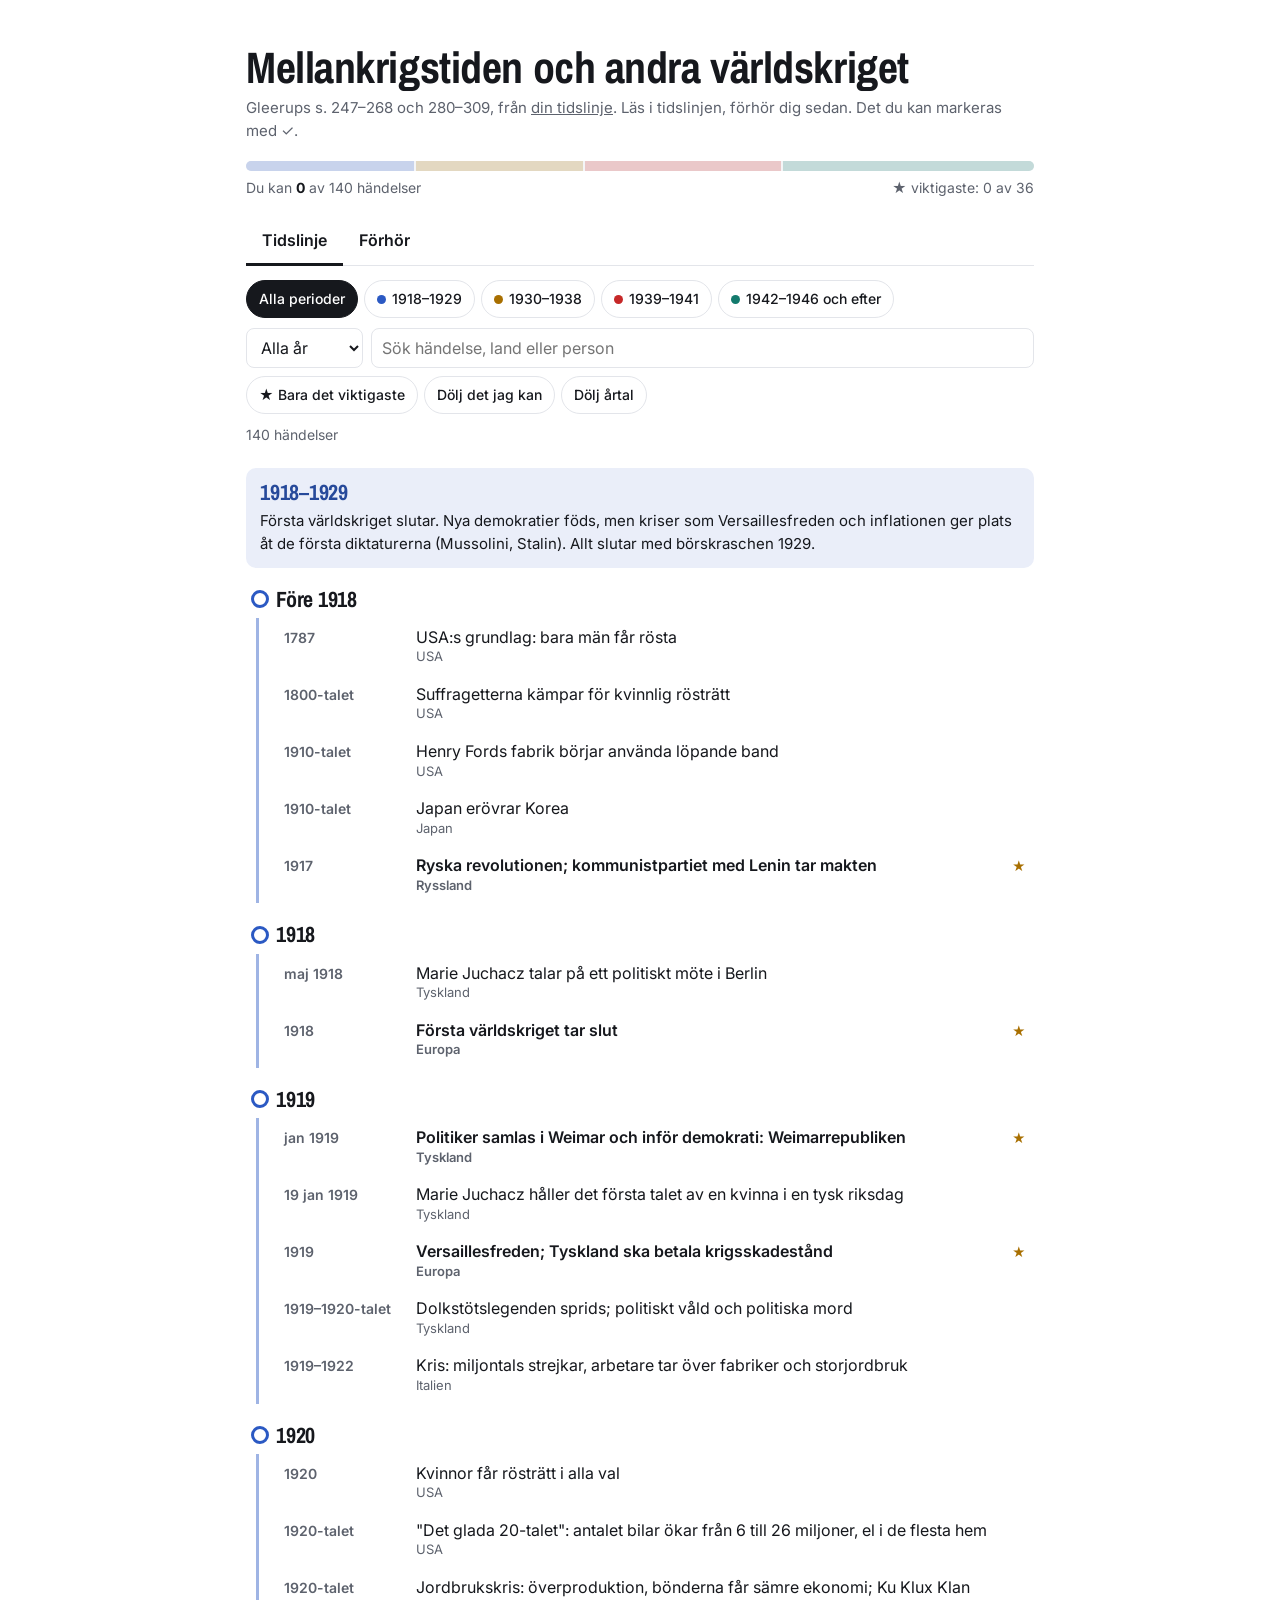
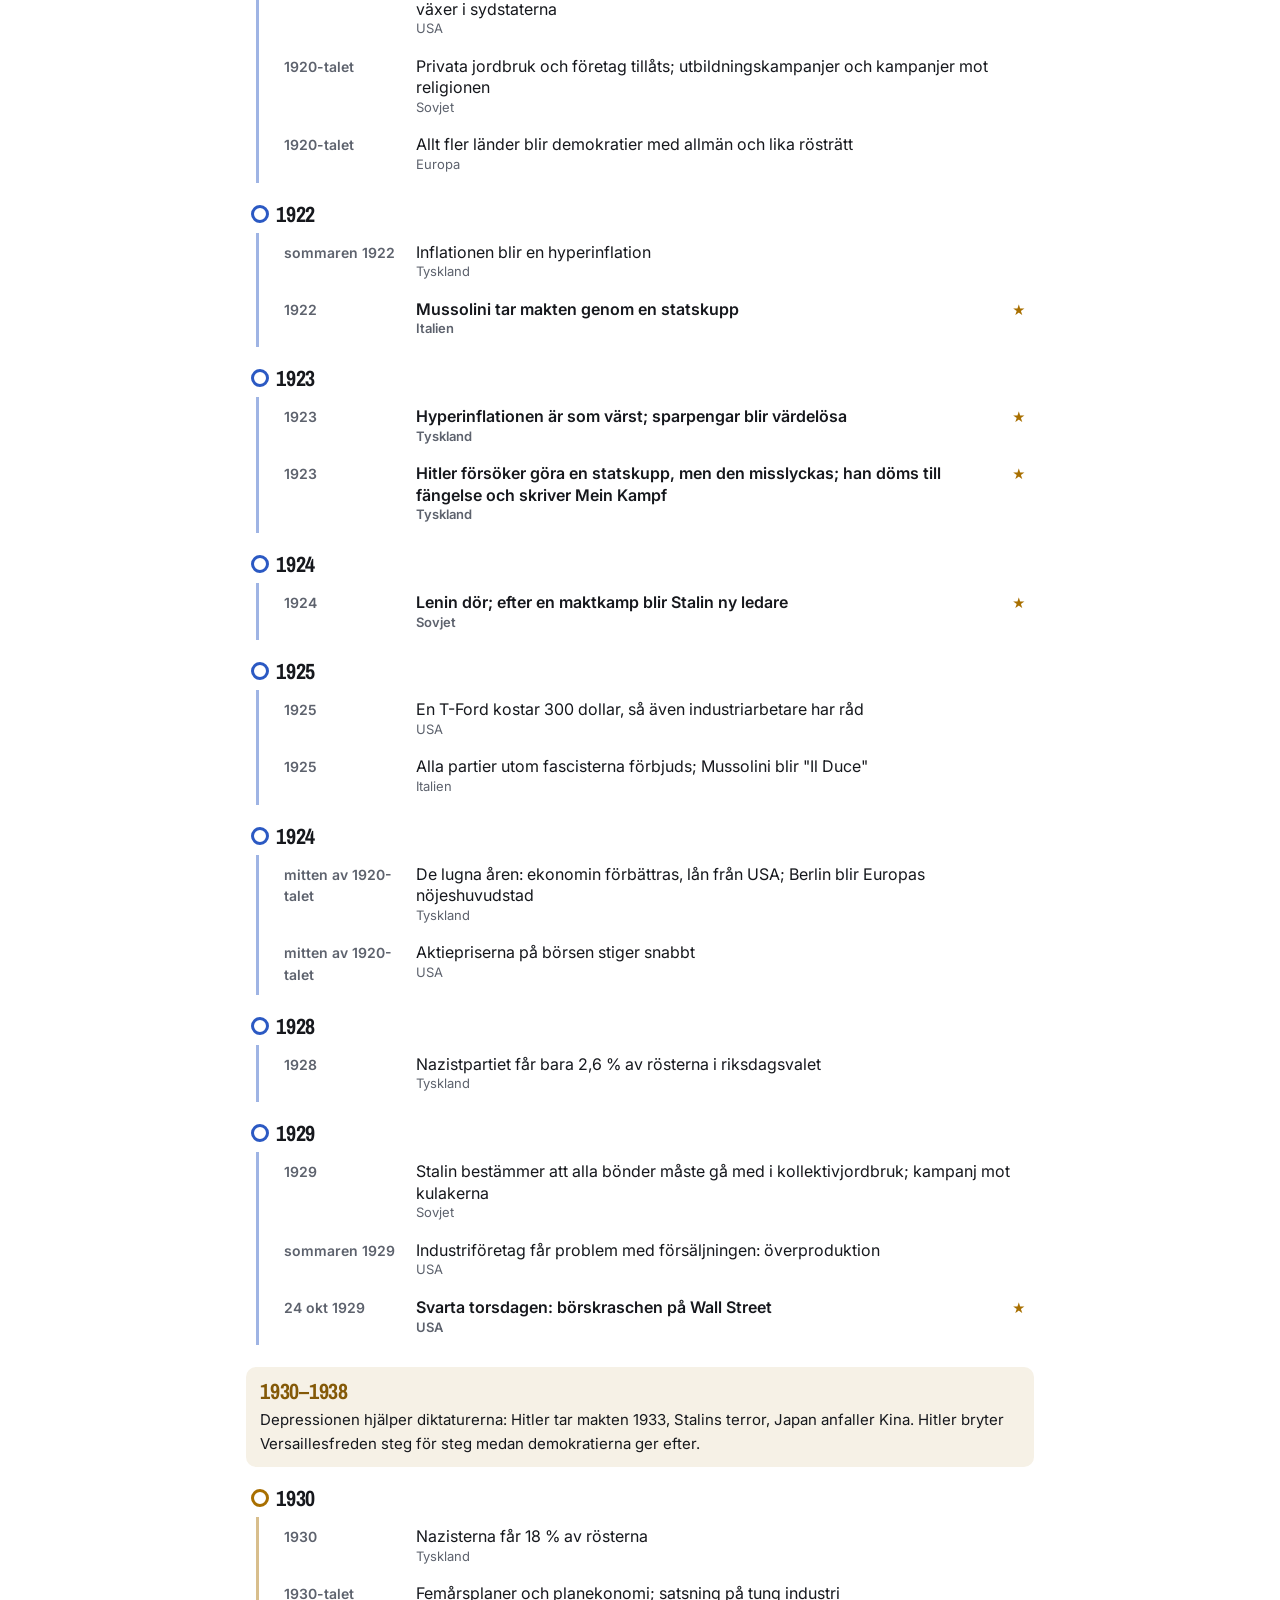
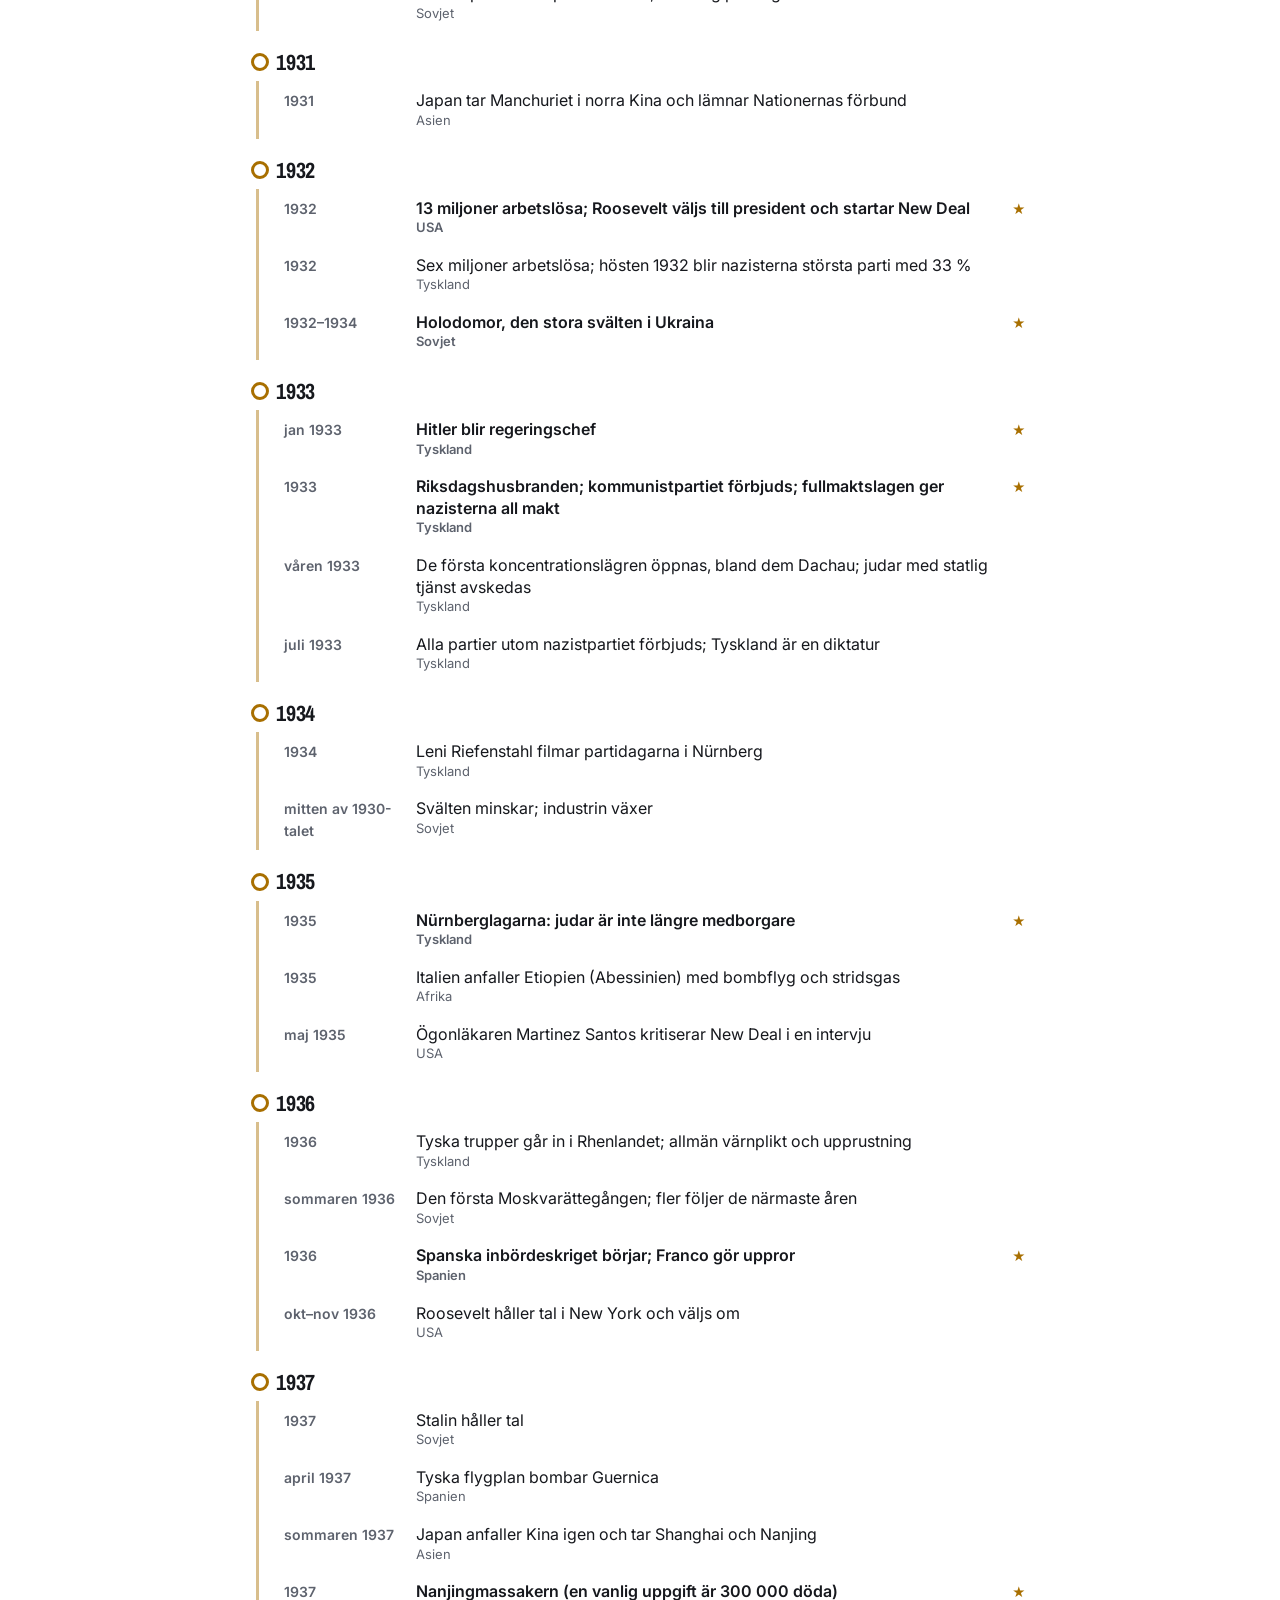
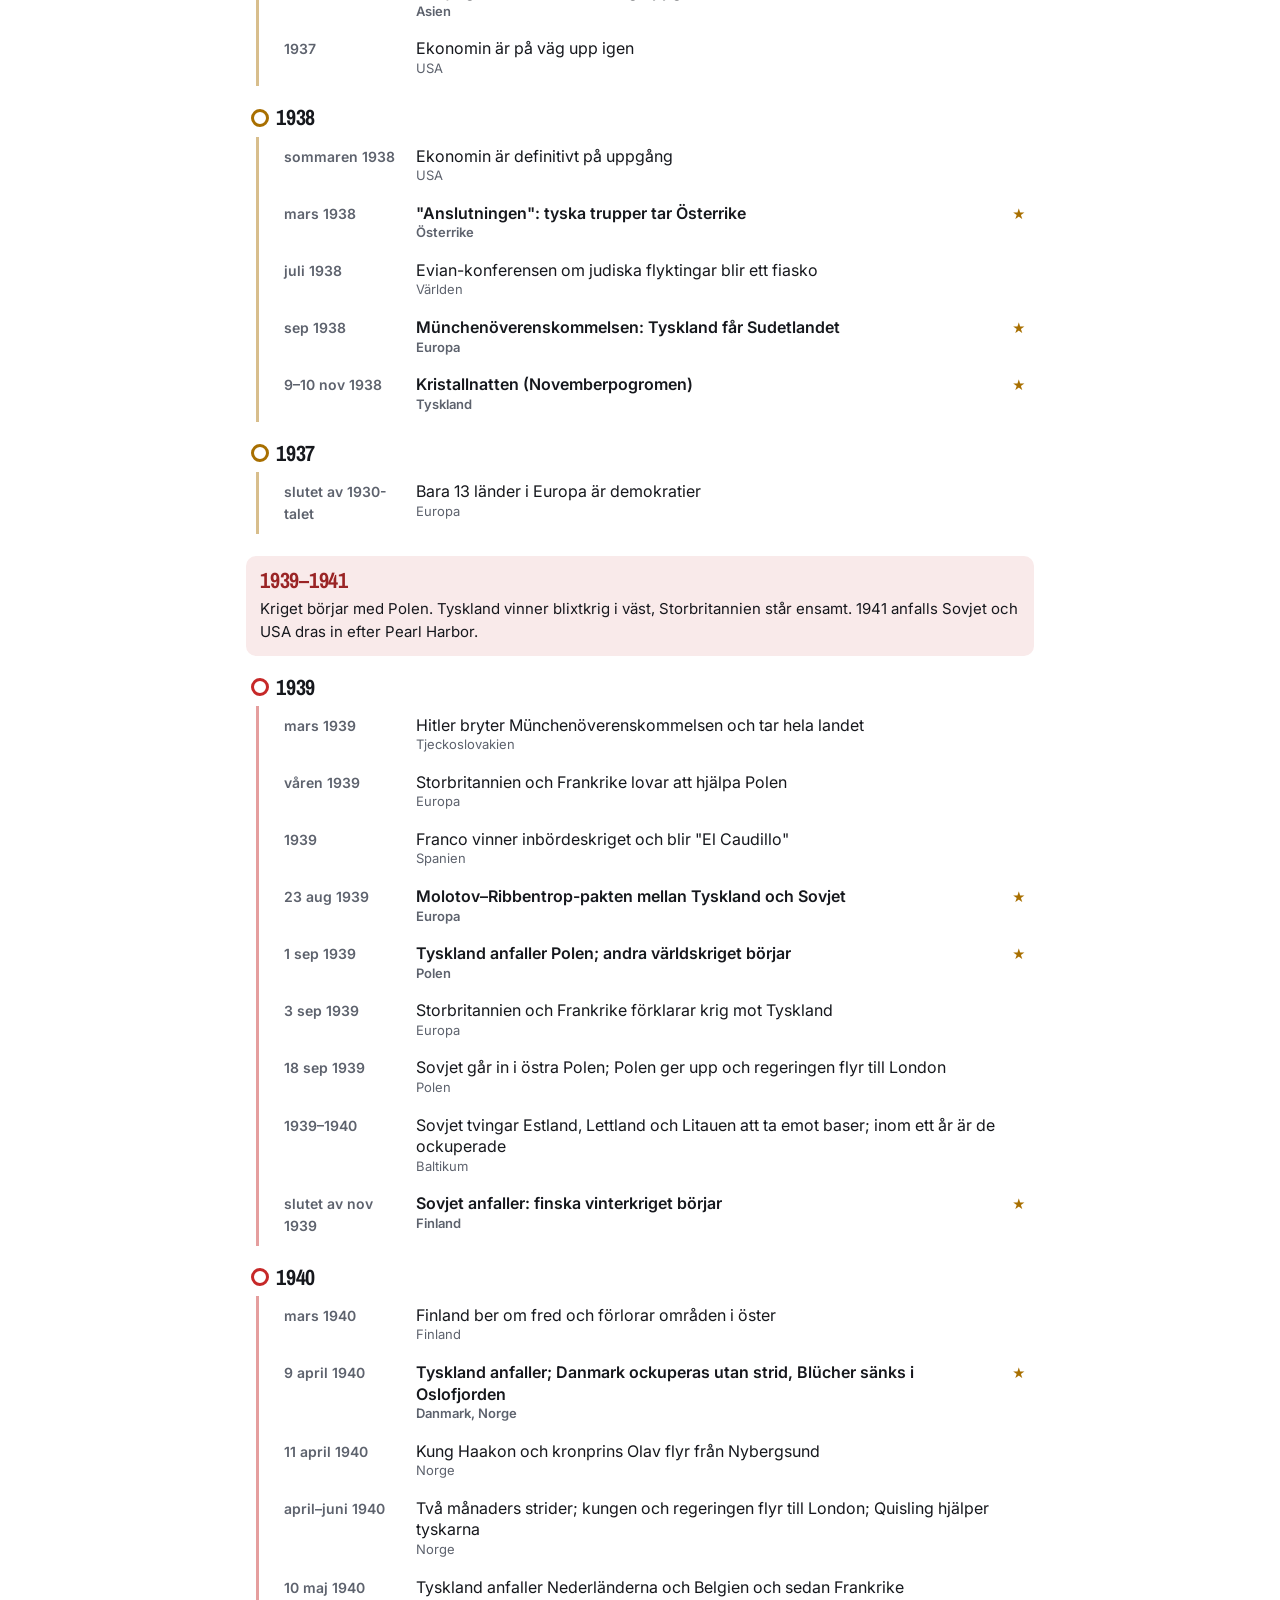
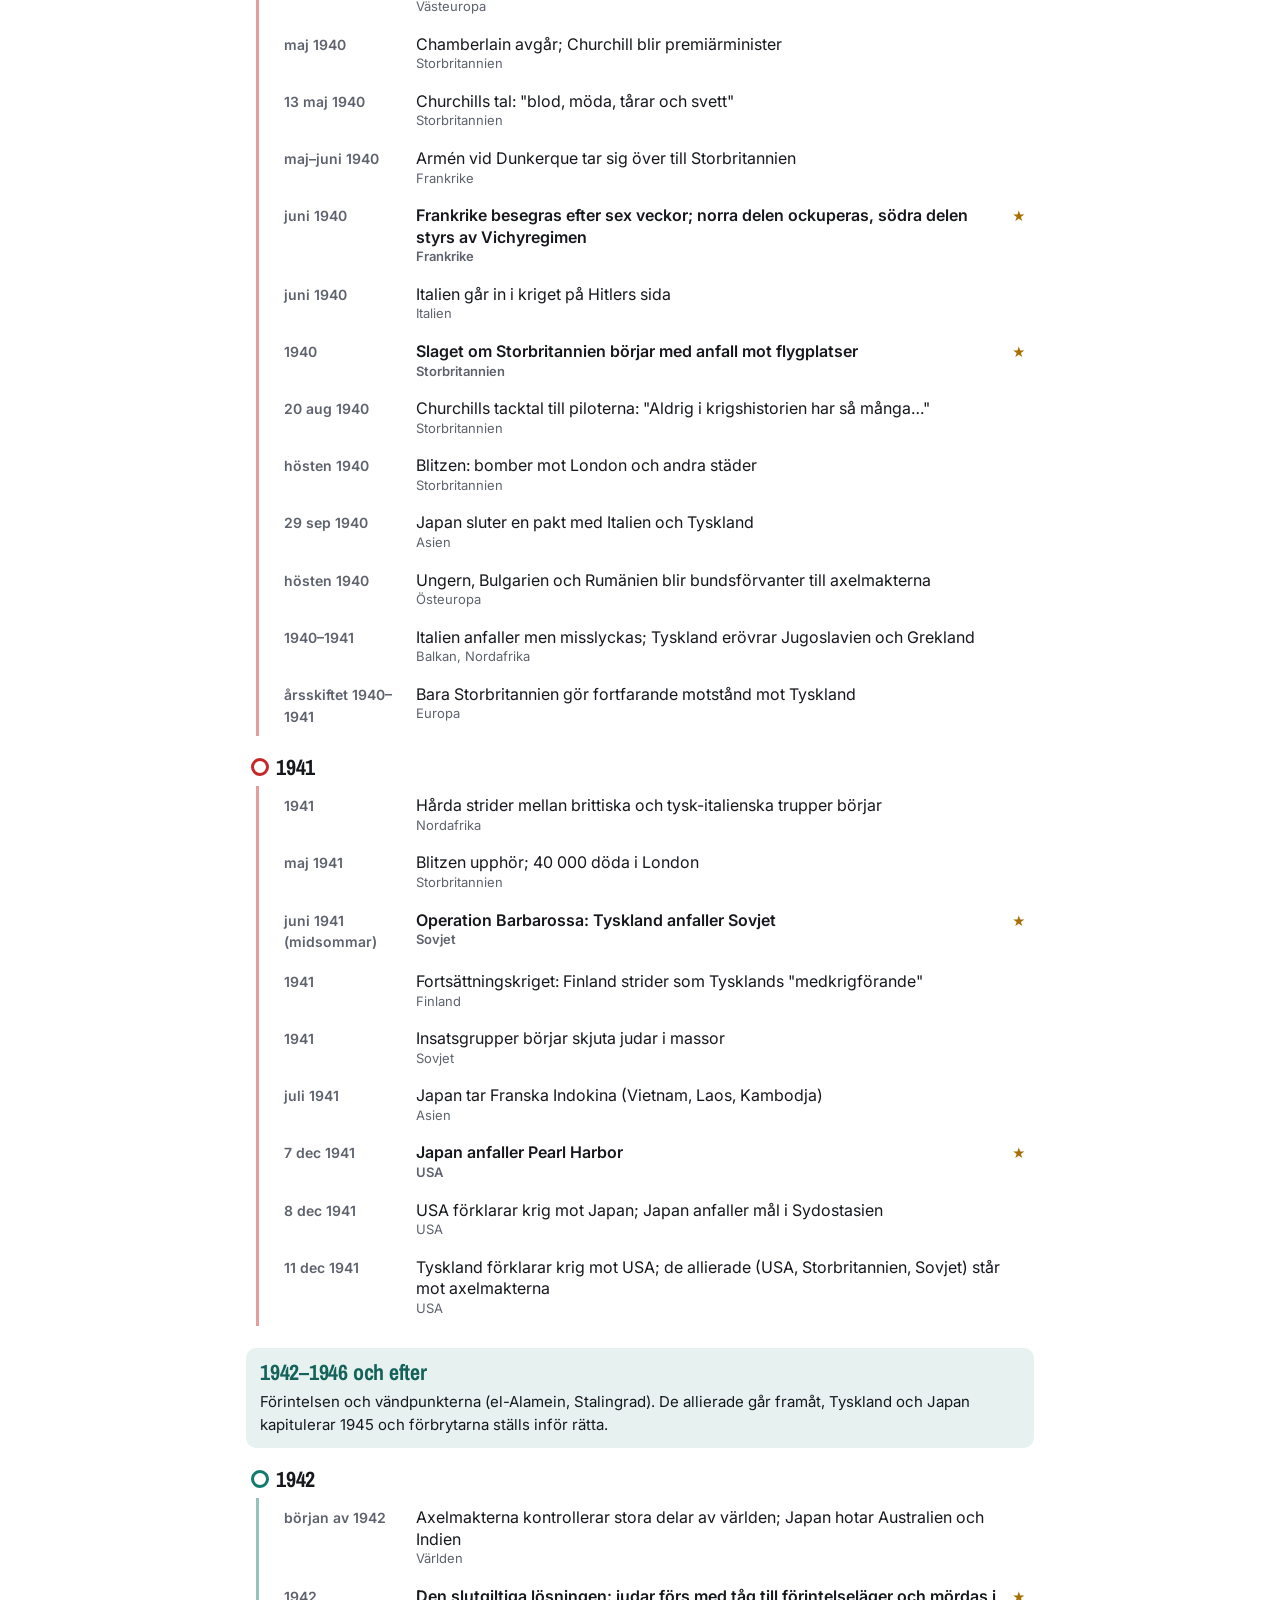
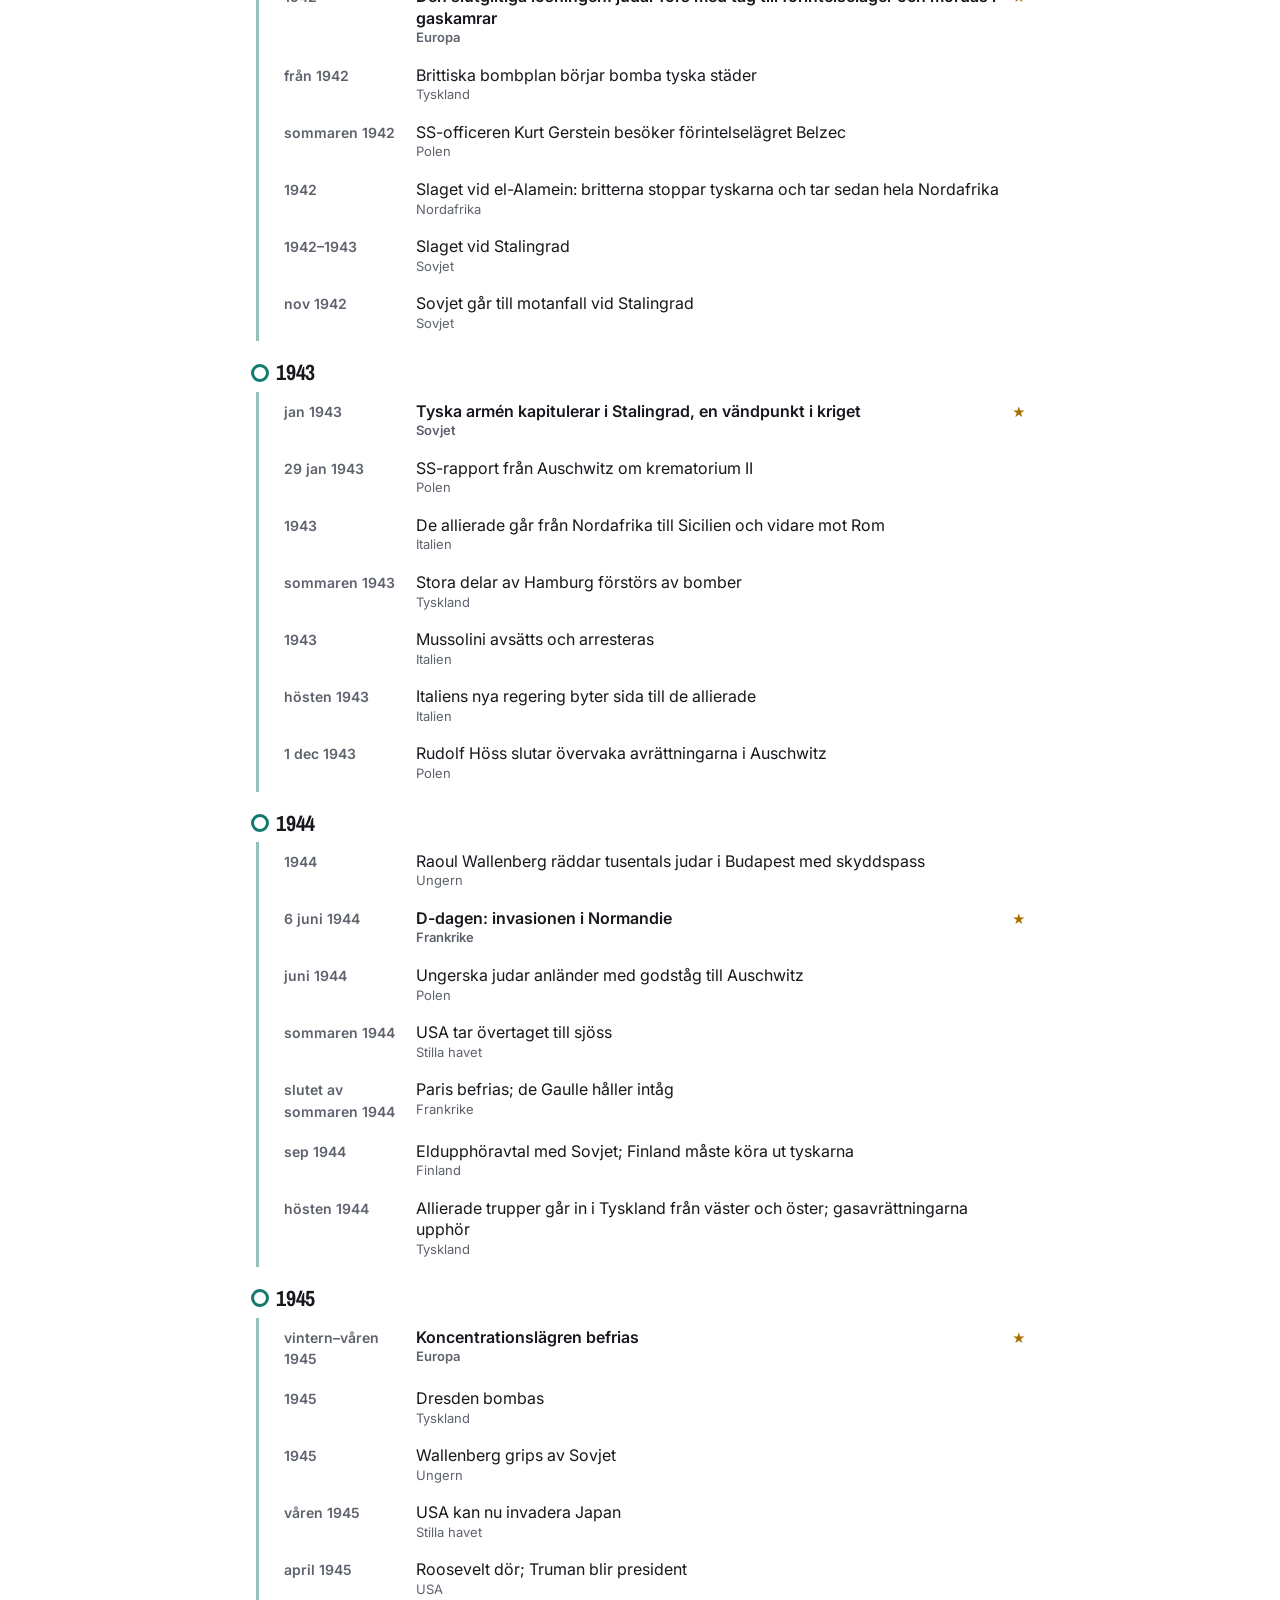
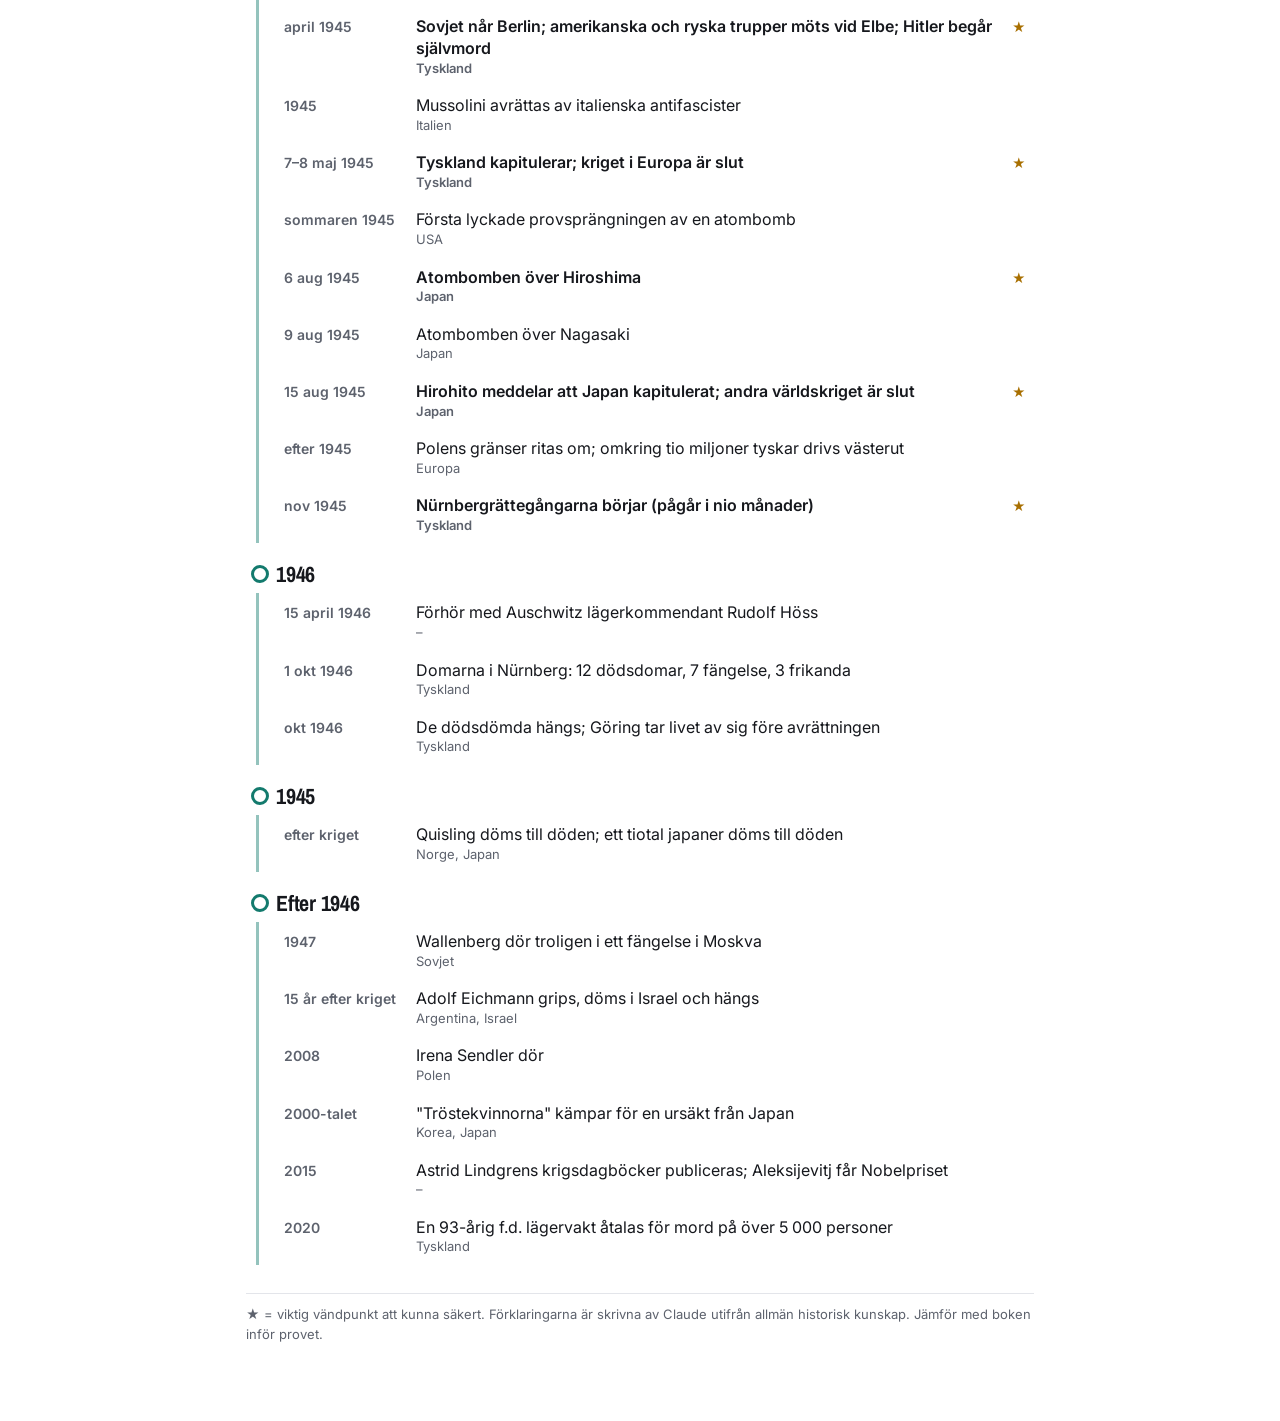
==== commit c117fc7b: "Simplify timeline into a vertical study view with quiz mode Co-Authored-By: Claude Opus 5.5 <noreply" ====
--- a/tidslinje.html
+++ b/tidslinje.html
@@ -5,233 +5,272 @@
 <meta name="viewport" content="width=device-width, initial-scale=1">
 <title>Tidslinje mellankrigstiden–WWII</title>
 <link rel="preconnect" href="https://fonts.googleapis.com">
-<link href="https://fonts.googleapis.com/css2?family=Archivo+Narrow:wght@500;700&family=Inter:wght@400;500;600&display=swap" rel="stylesheet">
+<link href="https://fonts.googleapis.com/css2?family=Archivo+Narrow:wght@600;700&family=Inter:wght@400;500;600&display=swap" rel="stylesheet">
 <style>
-/* VOICE everyday study tool, calm and exact
-   IDEA a printed wall chronology from a history classroom: year columns, colour per era
-   PICTURE density strip of events per year (click to filter) + the year-column timeline itself
-   COLOUR white ground, ink, four era colours: blue 1918–29, ochre 1930–38, red 1939–41, teal 1942–
+/* VOICE calm study tool for a history test
+   IDEA a revision sheet: one vertical chronology with the era written beside it, and a quiz card that drills it
+   PICTURE the vertical timeline itself, era colours on the spine, plus the progress bar of what you know
+   COLOUR white ground, ink, four era colours blue, ochre, red, teal
    TYPE Archivo Narrow for years and headings + Inter for text
-   LAYOUT title and strip on top, sticky filter bar, timeline or list full width, detail drawer right (bottom sheet on phone) */
-:root{color-scheme:light dark;--bg:light-dark(#ffffff,#111317);--ink:light-dark(#16181d,#eceef2);--mute:light-dark(#5b606b,#a3a8b3);--line:light-dark(#e2e4e9,#2a2d35);--panel:light-dark(#f4f5f7,#1a1d23);--p0:light-dark(#2b59c3,#7ea2ff);--p1:light-dark(#b07800,#f0b93a);--p2:light-dark(#c62828,#ff7a72);--p3:light-dark(#137a6d,#4fd1bd)}
+   LAYOUT one centred column (max 820px): title, progress, tabs, filters, timeline or quiz */
+:root{color-scheme:light dark;--bg:light-dark(#ffffff,#111317);--ink:light-dark(#16181d,#eceef2);--mute:light-dark(#5d626d,#a3a8b3);--line:light-dark(#e3e5ea,#2b2e36);--panel:light-dark(#f4f5f7,#1b1e24);--ok:light-dark(#137a3e,#5ad48c);--bad:light-dark(#c62828,#ff7a72);--p0:light-dark(#2b59c3,#7ea2ff);--p1:light-dark(#a86f00,#f0b93a);--p2:light-dark(#c62828,#ff7a72);--p3:light-dark(#137a6d,#4fd1bd)}
 :root[data-theme=light]{color-scheme:light}:root[data-theme=dark]{color-scheme:dark}
 *{box-sizing:border-box;min-width:0}
 html,body{margin:0}
 body{background:var(--bg);color:var(--ink);font:16px/1.55 Inter,system-ui,sans-serif;overflow-x:clip}
-h1,h2,.yr,.big{font-family:"Archivo Narrow",Inter,sans-serif;letter-spacing:-.02em}
-.band{padding-inline:max(4vw,16px)}
-header{padding-top:clamp(20px,3vw,40px);padding-bottom:12px}
-h1{font-size:clamp(30px,4.4vw,48px);line-height:1.05;margin:0 0 6px;text-wrap:balance;font-weight:700}
+.wrap{max-width:820px;margin:0 auto;padding:clamp(20px,4vw,44px) 16px 64px}
+h1,h2,.yr,.q{font-family:"Archivo Narrow",Inter,sans-serif;letter-spacing:-.01em}
+h1{font-size:clamp(30px,5vw,44px);line-height:1.05;margin:0 0 6px;text-wrap:balance}
 .sub{color:var(--mute);margin:0 0 18px;font-size:15px}
 .sub a{color:inherit}
-.legend{display:flex;flex-wrap:wrap;gap:6px 16px;font-size:14px;margin-bottom:10px}
-.legend span{display:inline-flex;align-items:center;gap:6px}
-.dot{width:10px;height:10px;border-radius:50%;flex:none;background:var(--pc)}
-.strip{display:grid;grid-template-columns:repeat(31,minmax(0,1fr));gap:3px;align-items:end;height:140px;margin-top:8px;border-bottom:1px solid var(--ink)}
-.strip button{all:unset;cursor:pointer;height:100%;display:flex;flex-direction:column;justify-content:flex-end;border-radius:3px 3px 0 0;position:relative}
-.strip button i{display:block;background:var(--pc);border-radius:3px 3px 0 0;opacity:.85;transition:opacity .15s}
-.strip button:hover i,.strip button:focus-visible i{opacity:1}
-.strip button:focus-visible{outline:2px solid var(--ink);outline-offset:2px}
-.strip button.on i{opacity:1;box-shadow:0 0 0 2px var(--ink)}
-.strip button.dim i{opacity:.22}
-.strip b{display:block;text-align:center;font-size:12px;font-weight:600;color:var(--mute);line-height:1.4}
-
-.ticks{overflow:hidden;display:grid;grid-template-columns:repeat(31,minmax(0,1fr));gap:3px;font-size:12px;color:var(--mute);margin-top:4px}
-.ticks span{text-align:center;white-space:nowrap}
-.bar{position:sticky;top:0;z-index:5;background:var(--bg);border-bottom:1px solid var(--line);padding-block:10px;display:flex;flex-wrap:wrap;gap:8px 10px;align-items:center}
-.seg{display:inline-flex;border:1px solid var(--ink);border-radius:8px;overflow:hidden}
-.seg button{all:unset;cursor:pointer;padding:0 14px;height:40px;display:flex;align-items:center;font-weight:600;font-size:15px}
-.seg button[aria-pressed=true]{background:var(--ink);color:var(--bg)}
-.seg button:focus-visible{outline:2px solid var(--p0);outline-offset:-3px}
-select{max-width:230px}
+.prog{display:flex;height:10px;border-radius:99px;overflow:hidden;background:var(--panel);gap:2px}
+.prog div{background:color-mix(in srgb,var(--pc) 22%,var(--panel));position:relative}
+.prog div i{position:absolute;inset:0 auto 0 0;background:var(--pc)}
+.progt{display:flex;justify-content:space-between;font-size:14px;color:var(--mute);margin:6px 0 20px;gap:8px;flex-wrap:wrap}
+.progt b{color:var(--ink)}
+.tabs{display:flex;border-bottom:1px solid var(--line);margin-bottom:14px}
+.tabs button{all:unset;cursor:pointer;padding:10px 16px;font-weight:600;border-bottom:3px solid transparent;margin-bottom:-1px}
+.tabs button[aria-selected=true]{border-color:var(--ink)}
+.tabs button:focus-visible{outline:2px solid var(--p0)}
+.chips{display:flex;flex-wrap:wrap;gap:6px;margin-bottom:10px}
+.chip{all:unset;cursor:pointer;display:inline-flex;align-items:center;gap:6px;height:36px;padding:0 12px;border-radius:99px;border:1px solid var(--line);font-size:14px;font-weight:500;white-space:nowrap}
+.chip .dot{width:9px;height:9px;border-radius:50%;background:var(--pc)}
+.chip[aria-pressed=true]{background:var(--ink);color:var(--bg);border-color:var(--ink)}
+.chip:focus-visible{outline:2px solid var(--p0);outline-offset:2px}
+.row{display:flex;flex-wrap:wrap;gap:8px;align-items:center;margin-bottom:8px}
 select,input[type=search]{font:inherit;font-size:16px;height:40px;border:1px solid var(--line);border-radius:8px;background:var(--bg);color:var(--ink);padding:0 10px}
-input[type=search]{width:min(220px,100%)}
+input[type=search]{flex:1 1 180px}
 select:focus-visible,input:focus-visible,.btn:focus-visible{outline:2px solid var(--p0);outline-offset:1px}
-label.ck{display:inline-flex;gap:6px;align-items:center;font-size:14px;white-space:nowrap;cursor:pointer}
-label.ck input{width:18px;height:18px}
-.btn{font:inherit;font-size:15px;height:40px;padding:0 12px;border:1px solid var(--line);border-radius:8px;background:var(--panel);color:var(--ink);cursor:pointer}
-.count{margin-inline-start:auto;font-size:14px;color:var(--mute);white-space:nowrap}
-main{padding-block:16px 48px}
-.tlwrap{position:relative}
-.tl{display:flex;gap:12px;overflow-x:auto;scroll-snap-type:x proximity;padding-bottom:12px;scroll-behavior:smooth}
-.col{flex:none;width:236px;scroll-snap-align:start;display:flex;flex-direction:column;gap:8px}
-.col h3{margin:0;position:relative;border-top:3px solid var(--pc);padding-top:6px;display:flex;align-items:baseline;justify-content:space-between}
-.col h3 button{all:unset;cursor:pointer;font-size:30px;line-height:1;font-weight:700;font-family:"Archivo Narrow",sans-serif}
-.col h3 button:focus-visible{outline:2px solid var(--p0)}
-.col h3 small{font-size:13px;color:var(--mute);font-weight:500}
-.ev{all:unset;box-sizing:border-box;cursor:pointer;display:block;padding:10px 12px;border-radius:8px;background:color-mix(in srgb,var(--pc) 9%,var(--bg));border:1px solid color-mix(in srgb,var(--pc) 30%,transparent)}
-.ev:hover{background:color-mix(in srgb,var(--pc) 17%,var(--bg))}
-.ev:focus-visible{outline:2px solid var(--ink);outline-offset:2px}
-.ev.cur{box-shadow:0 0 0 2px var(--pc)}
-.ev .d{font-size:13px;color:var(--mute);display:flex;gap:8px;justify-content:space-between}
-.ev .d em{font-style:normal;font-weight:600;color:color-mix(in srgb,var(--pc) 80%,var(--ink));white-space:nowrap}
-.ev .t{font-size:15px;line-height:1.35;margin-top:2px}
-.nav{display:flex;gap:8px;margin-bottom:10px}
-.nav .btn{width:44px;padding:0;font-size:18px}
-.hint{font-size:14px;color:var(--mute);align-self:center}
-.scroll{overflow-x:auto}
-table{border-collapse:collapse;width:100%}
-th,td{text-align:left;padding:10px 10px;border-bottom:1px solid var(--line);vertical-align:top}
-th{font-size:14px;color:var(--mute);font-weight:600}
-td.w{white-space:nowrap;font-weight:600}
-td.w .dot{display:inline-block;margin-inline-end:8px}
-tbody tr{cursor:pointer}
-tbody tr:hover{background:var(--panel)}
-tbody tr:focus-visible{outline:2px solid var(--p0);outline-offset:-2px}
-tbody tr.cur{background:color-mix(in srgb,var(--pc) 12%,var(--bg))}
-.grp td{background:var(--panel);font-family:"Archivo Narrow",sans-serif;font-size:22px;font-weight:700;cursor:default;padding-block:6px;border-bottom:0}
-.empty{padding:40px 0;color:var(--mute);font-size:17px}
-#det{position:fixed;z-index:20;top:0;right:0;bottom:0;width:min(440px,100%);background:var(--bg);border-left:1px solid var(--line);box-shadow:-12px 0 32px rgba(0,0,0,.12);transform:translateX(105%);transition:transform .22s ease;display:flex;flex-direction:column}
-#det.open{transform:none}
-.dh{padding:18px 20px 10px;border-top:6px solid var(--pc)}
-.dtop{display:flex;justify-content:space-between;align-items:center;gap:8px}
-.tag{font-size:13px;font-weight:600;padding:3px 10px;border-radius:99px;background:color-mix(in srgb,var(--pc) 15%,var(--bg));color:color-mix(in srgb,var(--pc) 75%,var(--ink))}
-#x{width:44px;height:44px;font-size:22px;padding:0}
-.big{font-size:clamp(30px,5vw,40px);font-weight:700;line-height:1.05;margin:10px 0 2px}
-.dc{color:var(--mute);font-size:15px}
-.db{padding:4px 20px 20px;overflow-y:auto;flex:1}
-.db h2{font-size:24px;line-height:1.15;margin:8px 0 12px;font-weight:700}
-.db p{margin:0 0 14px;max-width:62ch}
-.note{font-size:13px;color:var(--mute);border-top:1px solid var(--line);padding-top:10px}
-.rel h4{margin:18px 0 6px;font-size:14px;color:var(--mute);font-weight:600}
-.rel button{all:unset;box-sizing:border-box;width:100%;cursor:pointer;display:block;padding:8px 0;border-top:1px solid var(--line);font-size:15px;line-height:1.35}
-.rel button:hover{color:var(--pc)}
-.rel button:focus-visible{outline:2px solid var(--p0)}
-.rel small{display:block;color:var(--mute);font-size:13px}
-.df{display:flex;gap:8px;padding:12px 20px calc(12px + env(safe-area-inset-bottom,0px));border-top:1px solid var(--line)}
-.df .btn{flex:1;height:44px}
-.df .pos{align-self:center;font-size:14px;color:var(--mute);white-space:nowrap}
-@media(max-width:700px){.strip{height:96px}.ticks span{visibility:hidden}.ticks span.m{visibility:visible;overflow:visible}.strip b{display:none}.count{margin-inline-start:0;width:100%}.col{width:78vw}}
-@media(max-width:600px){#det{top:auto;height:82svh;width:100%;border-left:0;border-top:1px solid var(--line);border-radius:14px 14px 0 0;transform:translateY(105%)}table{font-size:14px}.stack thead{display:none}.stack tr{display:grid;padding-block:8px;border-bottom:1px solid var(--line)}.stack td{border:0;padding:2px 8px}.grp td{padding:6px 8px}}
-@media(prefers-reduced-motion:reduce){#det,.strip i{transition:none}.tl{scroll-behavior:auto}}
+.count{font-size:14px;color:var(--mute);margin:4px 0 8px}
+.btn{font:inherit;font-size:15px;font-weight:600;min-height:44px;padding:0 16px;border:1px solid var(--line);border-radius:10px;background:var(--panel);color:var(--ink);cursor:pointer}
+.btn.pri{background:var(--ink);color:var(--bg);border-color:var(--ink)}
+.btn:disabled{opacity:.45;cursor:default}
+/* timeline */
+.era{margin:22px 0 6px;padding:12px 14px;border-radius:10px;background:color-mix(in srgb,var(--pc) 10%,var(--bg))}
+.era h2{margin:0;font-size:22px;line-height:1.15;color:color-mix(in srgb,var(--pc) 75%,var(--ink))}
+.era p{margin:4px 0 0;font-size:15px}
+.yr{font-size:22px;font-weight:700;margin:14px 0 2px 0;padding-left:30px;position:relative}
+.yr::before{content:"";position:absolute;left:5px;top:50%;width:12px;height:12px;border-radius:50%;background:var(--bg);border:3px solid var(--pc);transform:translateY(-50%)}
+.list{position:relative}
+.ev{position:relative;padding-left:30px}
+.ev::before{content:"";position:absolute;left:10px;top:0;bottom:0;width:3px;background:color-mix(in srgb,var(--pc) 45%,transparent)}
+.ev>button{all:unset;box-sizing:border-box;width:100%;cursor:pointer;display:grid;grid-template-columns:7.5em minmax(0,1fr) auto;gap:4px 12px;padding:9px 8px;border-radius:8px;align-items:baseline}
+.ev>button:hover{background:var(--panel)}
+.ev>button:focus-visible{outline:2px solid var(--p0)}
+.ev .d{font-size:14px;color:var(--mute);font-weight:600}
+.ev .t{line-height:1.35}
+.ev .t small{display:block;color:var(--mute);font-size:13px}
+.ev .m{font-size:13px;white-space:nowrap;color:var(--mute)}
+.ev .m .k{color:var(--p1)}
+.ev .m .ok{color:var(--ok);font-weight:700}
+.ev.key .t{font-weight:600}
+.hide .ev .d .v{filter:blur(6px);user-select:none}
+.ev.open>button{background:var(--panel)}
+.ev .x{padding:4px 8px 14px calc(7.5em + 20px)}
+.ev .x p{margin:6px 0 10px;max-width:62ch}
+.ev .x .btn{min-height:38px;font-size:14px}
+.empty{padding:30px 0;color:var(--mute)}
+/* quiz */
+.qcard{border:1px solid var(--line);border-radius:14px;padding:clamp(18px,3vw,28px);border-top:6px solid var(--pc)}
+.qmeta{display:flex;justify-content:space-between;gap:8px;font-size:14px;color:var(--mute);flex-wrap:wrap}
+.q{font-size:clamp(24px,4vw,32px);line-height:1.15;margin:10px 0 18px;font-weight:700;text-wrap:balance}
+.opts{display:grid;grid-template-columns:repeat(2,minmax(0,1fr));gap:10px}
+.opts .btn{min-height:56px;font-size:20px;font-family:"Archivo Narrow",sans-serif}
+.opts .btn.right{background:var(--ok);border-color:var(--ok);color:#fff;opacity:1}
+.opts .btn.wrong{background:var(--bad);border-color:var(--bad);color:#fff;opacity:1}
+.ord{display:grid;gap:8px}
+.ord .btn{display:flex;gap:12px;align-items:center;text-align:left;font-weight:500;padding:10px 14px;min-height:56px;line-height:1.3}
+.ord .n{flex:none;width:30px;height:30px;border-radius:50%;border:2px solid var(--line);display:grid;place-items:center;font-weight:700}
+.ord .btn.sel .n{background:var(--ink);color:var(--bg);border-color:var(--ink)}
+.ord .btn:disabled{opacity:1;cursor:default}
+.opts .btn:disabled{opacity:.55}
+.ord .btn.right{border-color:var(--ok);box-shadow:inset 0 0 0 1px var(--ok)}
+.ord .btn.wrong{border-color:var(--bad);box-shadow:inset 0 0 0 1px var(--bad)}
+.ord .y{margin-inline-start:auto;font-weight:700;white-space:nowrap}
+.fb{margin-top:16px;padding:14px;border-radius:10px;background:var(--panel)}
+.fb b.ok{color:var(--ok)}.fb b.bad{color:var(--bad)}
+.fb p{margin:6px 0 0}
+.qbar{display:flex;gap:8px;justify-content:space-between;align-items:center;margin-top:16px;flex-wrap:wrap}
+.score{font-size:14px;color:var(--mute)}
+.kbd{font-size:13px;color:var(--mute);margin-top:10px}
+.note{font-size:13px;color:var(--mute);margin-top:28px;border-top:1px solid var(--line);padding-top:10px}
+@media(max-width:600px){.ev>button{grid-template-columns:minmax(0,1fr) auto}.ev .d{grid-column:1/-1;font-size:13px;margin-bottom:-4px}.ev .x{padding-left:8px}.opts .btn{font-size:18px}.kbd{display:none}}
 </style>
 </head>
 <body>
-<header class="band">
+<div class="wrap">
   <h1>Mellankrigstiden och andra världskriget</h1>
-  <p class="sub"><span id="tot"></span> händelser från Gleerups s. 247–268 och 280–309, från <a href="https://claude.ai/artifact/SxfXJke2EJA6annNGhJ3oo">din tidslinje</a>. Klicka på en händelse för att läsa mer, eller på ett år för att filtrera.</p>
-  <div class="legend" id="legend"></div>
-  <div class="strip" id="strip" aria-label="Antal händelser per år"></div>
-  <div class="ticks" id="ticks"></div>
-</header>
-<div class="bar band" role="search">
-  <div class="seg" role="group" aria-label="Vy">
-    <button id="vTl" aria-pressed="true">Tidslinje</button>
-    <button id="vLi" aria-pressed="false">Lista</button>
+  <p class="sub">Gleerups s. 247–268 och 280–309, från <a href="https://claude.ai/artifact/SxfXJke2EJA6annNGhJ3oo">din tidslinje</a>. Läs i tidslinjen, förhör dig sedan. Det du kan markeras med ✓.</p>
+  <div class="prog" id="prog"></div>
+  <div class="progt"><span>Du kan <b id="known">0</b> av <span id="tot"></span> händelser</span><span id="keyp"></span></div>
+
+  <div class="tabs" role="tablist">
+    <button role="tab" id="tTl" aria-selected="true">Tidslinje</button>
+    <button role="tab" id="tQz" aria-selected="false">Förhör</button>
   </div>
-  <select id="fYear" aria-label="År"></select>
-  <label class="ck"><input type="checkbox" id="fSpan"> Ta med pågående</label>
-  <select id="fLand" aria-label="Land"></select>
-  <select id="fPer" aria-label="Period"></select>
-  <input type="search" id="fQ" placeholder="Sök, t.ex. Hitler" aria-label="Sök">
-  <button class="btn" id="clr">Rensa</button>
-  <span class="count" id="cnt"></span>
+
+  <div class="chips" id="eras"></div>
+  <div class="row">
+    <select id="fYear" aria-label="År"></select>
+    <input type="search" id="fQ" placeholder="Sök händelse, land eller person" aria-label="Sök">
+  </div>
+  <div class="chips">
+    <button class="chip" id="fKey" aria-pressed="false">★ Bara det viktigaste</button>
+    <button class="chip" id="fNew" aria-pressed="false">Dölj det jag kan</button>
+    <button class="chip" id="fHide" aria-pressed="false">Dölj årtal</button>
+  </div>
+  <div class="count" id="cnt"></div>
+
+  <section id="vTl"><div class="list" id="list"></div><p class="empty" id="empty" hidden>Inga händelser matchar. <button class="btn" id="clr">Visa alla</button></p></section>
+
+  <section id="vQz" hidden>
+    <div class="chips">
+      <button class="chip" id="mYear" aria-pressed="true">Vilket år?</button>
+      <button class="chip" id="mOrd" aria-pressed="false">Rätt ordning</button>
+    </div>
+    <div id="qbox"></div>
+  </section>
+
+  <p class="note">★ = viktig vändpunkt att kunna säkert. Förklaringarna är skrivna av Claude utifrån allmän historisk kunskap. Jämför med boken inför provet.</p>
 </div>
-<main class="band">
-  <section id="tlView">
-    <div class="nav"><button class="btn" id="pv" aria-label="Bakåt">←</button><button class="btn" id="nx" aria-label="Framåt">→</button><span class="hint">Skrolla i sidled eller använd pilarna</span></div>
-    <div class="tlwrap"><div class="tl" id="tl" tabindex="0" aria-label="Tidslinje"></div></div>
-  </section>
-  <section id="liView" hidden>
-    <div class="scroll"><table class="stack"><thead><tr><th>När</th><th>Land</th><th>Händelse</th></tr></thead><tbody id="tb"></tbody></table></div>
-  </section>
-  <p class="empty" id="empty" hidden>Inga händelser matchar filtret. <button class="btn" id="clr2">Rensa filter</button></p>
-</main>
-<aside id="det" aria-hidden="true" aria-label="Händelse">
-  <div class="dh"><div class="dtop"><span class="tag" id="dTag"></span><button class="btn" id="x" aria-label="Stäng">×</button></div>
-  <div class="big" id="dDate"></div><div class="dc" id="dLand"></div></div>
-  <div class="db" id="dBody"><h2 id="dT"></h2><p id="dX"></p><p class="dc" id="dSpan"></p><div class="rel" id="dRel"></div>
-  <p class="note">Fördjupningen är skriven av Claude utifrån allmän historisk kunskap. Jämför med boken inför provet.</p></div>
-  <div class="df"><button class="btn" id="dPrev">← Föregående</button><span class="pos" id="dPos"></span><button class="btn" id="dNext">Nästa →</button></div>
-</aside>
 <script>
 {
 const E=[{"d":"1787","c":"USA","t":"USA:s grundlag: bara män får rösta","s":"Bakgrund och 1918–1929","y0":1787,"y1":1787,"x":"USA:s författning skrevs 1787. Den bestämde inte själv vem som fick rösta, det överläts till delstaterna, och i praktiken var det nästan bara vita män, ofta med egendom, som fick rösta."},{"d":"1800-talet","c":"USA","t":"Suffragetterna kämpar för kvinnlig rösträtt","s":"Bakgrund och 1918–1929","y0":1800,"y1":1899,"x":"Under 1800-talet växte rörelsen för kvinnors rösträtt i USA. Ett känt startskott var mötet i Seneca Falls 1848. Kvinnorna demonstrerade, skrev petitioner och krävde samma politiska rättigheter som män."},{"d":"1910-talet","c":"USA","t":"Henry Fords fabrik börjar använda löpande band","s":"Bakgrund och 1918–1929","y0":1910,"y1":1919,"x":"Henry Ford började tillverka T-Forden 1908 och införde 1913 det löpande bandet. Varje arbetare gjorde bara ett moment, vilket gjorde bilarna mycket billigare att producera. Massproduktion blev en symbol för det moderna USA."},{"d":"1910-talet","c":"Japan","t":"Japan erövrar Korea","s":"Bakgrund och 1918–1929","y0":1910,"y1":1919,"x":"Japan ockuperade Korea 1910 och gjorde landet till en koloni som styrdes hårt fram till 1945. Det visar att Japan redan tidigt ville bli en stormakt med ett eget imperium i Asien."},{"d":"1917","c":"Ryssland","t":"Ryska revolutionen; kommunistpartiet med Lenin tar makten","s":"Bakgrund och 1918–1929","y0":1917,"y1":1917,"x":"1917 kom två revolutioner i Ryssland. I februari störtades tsaren och i oktober tog bolsjevikerna (kommunisterna) under Lenin makten. Det ledde till inbördeskrig och till att Sovjetunionen bildades 1922."},{"d":"maj 1918","c":"Tyskland","t":"Marie Juchacz talar på ett politiskt möte i Berlin","s":"Bakgrund och 1918–1929","y0":1918,"y1":1918,"x":"Marie Juchacz var socialdemokratisk politiker och kämpade för kvinnors rättigheter och sociala reformer. Hennes tal och texter används i boken som källa till hur kvinnor tog plats i politiken i slutet av kriget."},{"d":"1918","c":"Europa","t":"Första världskriget tar slut","s":"Bakgrund och 1918–1929","y0":1918,"y1":1918,"x":"Den 11 november 1918 skrevs vapenstilleståndet under och striderna i första världskriget upphörde. Kejsaren i Tyskland hade abdikerat två dagar tidigare. Omkring 17 miljoner människor hade dött i kriget."},{"d":"jan 1919","c":"Tyskland","t":"Politiker samlas i Weimar och inför demokrati: Weimarrepubliken","s":"Bakgrund och 1918–1929","y0":1919,"y1":1919,"x":"Efter kejsarens fall valdes en nationalförsamling som samlades i den lugna staden Weimar, eftersom Berlin var oroligt. Där skrevs en demokratisk författning med allmän rösträtt för både kvinnor och män. Republiken kallas Weimarrepubliken."},{"d":"19 jan 1919","c":"Tyskland","t":"Marie Juchacz håller det första talet av en kvinna i en tysk riksdag","s":"Bakgrund och 1918–1929","y0":1919,"y1":1919,"x":"Den 19 januari 1919 fick tyska kvinnor rösta i ett riksdagsval för första gången. Marie Juchacz valdes in och höll som första kvinna ett tal i den tyska nationalförsamlingen (själva talet hölls i februari 1919). Hon inledde med ”Mina herrar och damer”."},{"d":"1919","c":"Europa","t":"Versaillesfreden; Tyskland ska betala krigsskadestånd","s":"Bakgrund och 1918–1929","y0":1919,"y1":1919,"x":"Freden i Versailles 1919 gav Tyskland skulden för kriget. Tyskland förlorade mark och alla kolonier, fick bara ha en liten armé på 100 000 man och skulle betala stora krigsskadestånd. Många tyskar kände sig förödmjukade."},{"d":"1919–1920-talet","c":"Tyskland","t":"Dolkstötslegenden sprids; politiskt våld och politiska mord","s":"Bakgrund och 1918–1929","y0":1919,"y1":1929,"x":"Dolkstötslegenden var påståendet att den tyska armén inte förlorat kriget utan blivit ”dolkad i ryggen” av socialister, demokrater och judar på hemmaplan. Lögnen spreds av högern och ledde till hat mot republiken, politiskt våld och mord på politiker."},{"d":"1919–1922","c":"Italien","t":"Kris: miljontals strejkar, arbetare tar över fabriker och storjordbruk","s":"Bakgrund och 1918–1929","y0":1919,"y1":1922,"x":"Efter kriget var Italien i kris: arbetslöshet, inflation och besvikelse över freden. Åren 1919–1920 kallas ”de röda åren” då arbetare strejkade och ockuperade fabriker. Många i medelklassen blev rädda för en kommunistisk revolution, vilket gynnade fascisterna."},{"d":"1920","c":"USA","t":"Kvinnor får rösträtt i alla val","s":"Bakgrund och 1918–1929","y0":1920,"y1":1920,"x":"Genom det 19:e tillägget till författningen 1920 fick amerikanska kvinnor rösträtt i alla val. Det var en seger för den långa rösträttsrörelsen."},{"d":"1920-talet","c":"USA","t":"\"Det glada 20-talet\": antalet bilar ökar från 6 till 26 miljoner, el i de flesta hem","s":"Bakgrund och 1918–1929","y0":1920,"y1":1929,"x":"1920-talet kallas ”det glada 20-talet” i USA. Bilen, elektriciteten, radion och jazzen förändrade vardagen. Allt fler köpte varor på avbetalning och konsumtionssamhället växte fram."},{"d":"1920-talet","c":"USA","t":"Jordbrukskris: överproduktion, bönderna får sämre ekonomi; Ku Klux Klan växer i sydstaterna","s":"Bakgrund och 1918–1929","y0":1920,"y1":1929,"x":"Alla fick inte del av välståndet. Bönderna producerade mer än de kunde sälja, priserna föll och många blev skuldsatta. Samtidigt växte Ku Klux Klan, som förföljde svarta, judar, katoliker och invandrare."},{"d":"1920-talet","c":"Sovjet","t":"Privata jordbruk och företag tillåts; utbildningskampanjer och kampanjer mot religionen","s":"Bakgrund och 1918–1929","y0":1920,"y1":1929,"x":"Efter inbördeskriget införde Lenin NEP (den nya ekonomiska politiken) 1921. Bönder och småföretagare fick sälja varor privat igen för att få igång ekonomin. Samtidigt drev staten kampanjer för att lära folket läsa och mot kyrkan."},{"d":"1920-talet","c":"Europa","t":"Allt fler länder blir demokratier med allmän och lika rösträtt","s":"Bakgrund och 1918–1929","y0":1920,"y1":1929,"x":"Efter första världskriget blev många länder i Europa demokratier, ofta med allmän och lika rösträtt för både män och kvinnor. Men flera av demokratierna var unga och svaga."},{"d":"sommaren 1922","c":"Tyskland","t":"Inflationen blir en hyperinflation","s":"Bakgrund och 1918–1929","y0":1922,"y1":1922,"x":"Tyskland tryckte pengar för att betala skulder och skadestånd. Sommaren 1922 skenade priserna så snabbt att det blev hyperinflation, där pengarna förlorade värde från dag till dag."},{"d":"1922","c":"Italien","t":"Mussolini tar makten genom en statskupp","s":"Bakgrund och 1918–1929","y0":1922,"y1":1922,"x":"I oktober 1922 organiserade Mussolini ”marschen mot Rom” med tusentals fascistiska svartskjortor. Kungen vågade inte stoppa dem utan utsåg Mussolini till regeringschef. Det räknas som en statskupp."},{"d":"1923","c":"Tyskland","t":"Hyperinflationen är som värst; sparpengar blir värdelösa","s":"Bakgrund och 1918–1929","y0":1923,"y1":1923,"x":"1923 ockuperade Frankrike Ruhrområdet och inflationen nådde sin topp: i november kostade en dollar omkring 4 200 miljarder mark. Människors sparpengar blev värdelösa och medelklassen förlorade förtroendet för republiken."},{"d":"1923","c":"Tyskland","t":"Hitler försöker göra en statskupp, men den misslyckas; han döms till fängelse och skriver Mein Kampf","s":"Bakgrund och 1918–1929","y0":1923,"y1":1923,"x":"I november 1923 försökte Hitler och nazisterna ta makten i München (ölkällarkuppen). Kuppen slogs ner och Hitler dömdes till fängelse. Där skrev han Mein Kampf, med sina idéer om ras, judehat och ”livsrum” i öst."},{"d":"1924","c":"Sovjet","t":"Lenin dör; efter en maktkamp blir Stalin ny ledare","s":"Bakgrund och 1918–1929","y0":1924,"y1":1924,"x":"Lenin dog i januari 1924. Efter en maktkamp, bland annat mot Trotskij, blev Stalin Sovjetunionens ensamme ledare i slutet av 1920-talet."},{"d":"1925","c":"USA","t":"En T-Ford kostar 300 dollar, så även industriarbetare har råd","s":"Bakgrund och 1918–1929","y0":1925,"y1":1925,"x":"Tack vare massproduktion sjönk priset på T-Forden kraftigt. Även vanliga industriarbetare kunde köpa en bil, vilket förändrade livet i USA."},{"d":"1925","c":"Italien","t":"Alla partier utom fascisterna förbjuds; Mussolini blir \"Il Duce\"","s":"Bakgrund och 1918–1929","y0":1925,"y1":1925,"x":"Efter mordet på socialisten Matteotti 1924 gjorde Mussolini Italien till en diktatur. Alla andra partier förbjöds, pressen censurerades och han kallades ”Il Duce”, ledaren."},{"d":"mitten av 1920-talet","c":"Tyskland","t":"De lugna åren: ekonomin förbättras, lån från USA; Berlin blir Europas nöjeshuvudstad","s":"Bakgrund och 1918–1929","y0":1924,"y1":1926,"x":"Med en ny valuta och lån från USA (Dawesplanen 1924) blev ekonomin bättre. Åren 1924–1929 kallas de gyllene eller lugna åren. Berlin blev känt för nöjesliv, konst och film."},{"d":"mitten av 1920-talet","c":"USA","t":"Aktiepriserna på börsen stiger snabbt","s":"Bakgrund och 1918–1929","y0":1924,"y1":1926,"x":"Många amerikaner köpte aktier, ofta med lånade pengar, och priserna på börsen steg snabbt. Det skapade en spekulationsbubbla."},{"d":"1928","c":"Tyskland","t":"Nazistpartiet får bara 2,6 % av rösterna i riksdagsvalet","s":"Bakgrund och 1918–1929","y0":1928,"y1":1928,"x":"I valet 1928 gick det bra för Tyskland och nazisterna fick bara 2,6 procent av rösterna. De var då ett litet extremistparti."},{"d":"1929","c":"Sovjet","t":"Stalin bestämmer att alla bönder måste gå med i kollektivjordbruk; kampanj mot kulakerna","s":"Bakgrund och 1918–1929","y0":1929,"y1":1929,"x":"Stalin tvingade bönderna att gå samman i stora kollektivjordbruk (kolchoser). De mer välbärgade bönderna, kulakerna, utpekades som fiender och dödades eller deporterades till arbetsläger."},{"d":"sommaren 1929","c":"USA","t":"Industriföretag får problem med försäljningen: överproduktion","s":"Bakgrund och 1918–1929","y0":1929,"y1":1929,"x":"Fabrikerna tillverkade mer än folk kunde köpa och lagren växte. Det var ett tecken på att högkonjunkturen var på väg att ta slut."},{"d":"24 okt 1929","c":"USA","t":"Svarta torsdagen: börskraschen på Wall Street","s":"Bakgrund och 1918–1929","y0":1929,"y1":1929,"x":"Torsdagen den 24 oktober 1929 föll aktiekurserna kraftigt på Wall Street i New York, och kraschen fortsatte de följande dagarna. Banker och företag gick i konkurs och den stora depressionen spred sig över världen."},{"d":"1930","c":"Tyskland","t":"Nazisterna får 18 % av rösterna","s":"1930–1938","y0":1930,"y1":1930,"x":"Depressionen slog hårt mot Tyskland eftersom landet var beroende av lån från USA. Arbetslösheten steg och i valet 1930 fick nazisterna 18 procent av rösterna."},{"d":"1930-talet","c":"Sovjet","t":"Femårsplaner och planekonomi; satsning på tung industri","s":"1930–1938","y0":1930,"y1":1939,"x":"Stalin införde femårsplaner där staten bestämde vad som skulle produceras. Han satsade på tung industri som stål, kol och maskiner. Industrin växte snabbt, men till ett högt pris i form av tvångsarbete och nöd."},{"d":"1931","c":"Asien","t":"Japan tar Manchuriet i norra Kina och lämnar Nationernas förbund","s":"1930–1938","y0":1931,"y1":1931,"x":"1931 ockuperade Japan Manchuriet i norra Kina och gjorde det till lydstaten Manchukuo. När Nationernas förbund kritiserade Japan lämnade landet förbundet. Det visade hur svagt NF var."},{"d":"1932","c":"USA","t":"13 miljoner arbetslösa; Roosevelt väljs till president och startar New Deal","s":"1930–1938","y0":1932,"y1":1932,"x":"Under depressionen var omkring 13 miljoner amerikaner arbetslösa. Franklin D. Roosevelt vann valet 1932 och lovade en ”New Deal”: staten satsade på offentliga arbeten, stöd till bönder och senare pensioner och socialförsäkringar."},{"d":"1932","c":"Tyskland","t":"Sex miljoner arbetslösa; hösten 1932 blir nazisterna största parti med 33 %","s":"1930–1938","y0":1932,"y1":1932,"x":"I Tyskland var sex miljoner arbetslösa. Nazisterna lovade arbete och ett starkt Tyskland och blev största parti 1932. I valet i november fick de 33 procent."},{"d":"1932–1934","c":"Sovjet","t":"Holodomor, den stora svälten i Ukraina","s":"1930–1938","y0":1932,"y1":1934,"x":"Tvångskollektiviseringen och stora krav på spannmål ledde till svält i Ukraina. Miljontals människor dog. Ukrainarna kallar svälten Holodomor, ”död genom svält”."},{"d":"jan 1933","c":"Tyskland","t":"Hitler blir regeringschef","s":"1930–1938","y0":1933,"y1":1933,"x":"Den 30 januari 1933 utnämnde president Hindenburg Hitler till rikskansler (regeringschef). Konservativa politiker trodde att de skulle kunna kontrollera honom."},{"d":"1933","c":"Tyskland","t":"Riksdagshusbranden; kommunistpartiet förbjuds; fullmaktslagen ger nazisterna all makt","s":"1930–1938","y0":1933,"y1":1933,"x":"I februari 1933 brann riksdagshuset. Nazisterna skyllde på kommunisterna och förbjöd partiet. I mars antogs fullmaktslagen som gav regeringen rätt att stifta lagar utan riksdagen."},{"d":"våren 1933","c":"Tyskland","t":"De första koncentrationslägren öppnas, bland dem Dachau; judar med statlig tjänst avskedas","s":"1930–1938","y0":1933,"y1":1933,"x":"De första koncentrationslägren, till exempel Dachau, öppnades för politiska motståndare. Judar som var statligt anställda avskedades och nazisterna uppmanade till bojkott av judiska affärer."},{"d":"juli 1933","c":"Tyskland","t":"Alla partier utom nazistpartiet förbjuds; Tyskland är en diktatur","s":"1930–1938","y0":1933,"y1":1933,"x":"I juli 1933 förbjöds alla partier utom nazistpartiet. Fackföreningar hade redan krossats och pressen censurerades. Tyskland var nu en diktatur med Hitler som ledare."},{"d":"1934","c":"Tyskland","t":"Leni Riefenstahl filmar partidagarna i Nürnberg","s":"1930–1938","y0":1934,"y1":1934,"x":"Leni Riefenstahl gjorde propagandafilmen ”Viljans triumf” om nazisternas partidagar i Nürnberg 1934. Filmen visade Hitler som en nästan gudalik ledare och användes för att påverka folket."},{"d":"mitten av 1930-talet","c":"Sovjet","t":"Svälten minskar; industrin växer","s":"1930–1938","y0":1934,"y1":1936,"x":"Efter svältåren började läget förbättras och industrin fortsatte att växa. Men samtidigt började Stalin förfölja verkliga och inbillade fiender allt hårdare."},{"d":"1935","c":"Tyskland","t":"Nürnberglagarna: judar är inte längre medborgare","s":"1930–1938","y0":1935,"y1":1935,"x":"Nürnberglagarna 1935 gjorde att judar inte längre var tyska medborgare. Judar och icke-judar fick inte gifta sig med varandra. Lagarna byggde på nazisternas rasläran."},{"d":"1935","c":"Afrika","t":"Italien anfaller Etiopien (Abessinien) med bombflyg och stridsgas","s":"1930–1938","y0":1935,"y1":1935,"x":"Italien anföll Etiopien 1935 för att skapa ett imperium i Afrika. Italienarna använde bombflyg och giftgas mot civila. Nationernas förbund införde svaga sanktioner som inte stoppade kriget."},{"d":"maj 1935","c":"USA","t":"Ögonläkaren Martinez Santos kritiserar New Deal i en intervju","s":"1930–1938","y0":1935,"y1":1935,"x":"Ett exempel i boken på kritik mot New Deal. Kritiker menade att staten blev för stor och styrde för mycket, medan andra tyckte att reformerna inte gick tillräckligt långt."},{"d":"1936","c":"Tyskland","t":"Tyska trupper går in i Rhenlandet; allmän värnplikt och upprustning","s":"1930–1938","y0":1936,"y1":1936,"x":"Hitler bröt mot Versaillesfreden genom att återinföra värnplikten och rusta upp. 1936 skickade han trupper in i det demilitariserade Rhenlandet. Storbritannien och Frankrike reagerade inte."},{"d":"sommaren 1936","c":"Sovjet","t":"Den första Moskvarättegången; fler följer de närmaste åren","s":"1930–1938","y0":1936,"y1":1936,"x":"I Moskvarättegångarna anklagades gamla ledande kommunister för förräderi. De tvingades erkänna brott de inte begått och avrättades. Det var en del av den stora terrorn."},{"d":"1936","c":"Spanien","t":"Spanska inbördeskriget börjar; Franco gör uppror","s":"1930–1938","y0":1936,"y1":1936,"x":"I juli 1936 gjorde general Franco uppror mot den vänsterregering som vunnit valet. Tyskland och Italien hjälpte Franco, Sovjet hjälpte regeringssidan och frivilliga från många länder stred i de internationella brigaderna."},{"d":"okt–nov 1936","c":"USA","t":"Roosevelt håller tal i New York och väljs om","s":"1930–1938","y0":1936,"y1":1936,"x":"Roosevelt försvarade New Deal i ett känt tal i New York och vann presidentvalet 1936 med stor marginal. Det visade att många amerikaner stödde hans politik."},{"d":"1937","c":"Sovjet","t":"Stalin håller tal","s":"1930–1938","y0":1937,"y1":1937,"x":"Under den stora terrorn 1937–1938 talade Stalin om ”folkfiender” och spioner som måste rensas ut. Hundratusentals människor avrättades och miljontals skickades till arbetslägren i Gulag."},{"d":"april 1937","c":"Spanien","t":"Tyska flygplan bombar Guernica","s":"1930–1938","y0":1937,"y1":1937,"x":"Den 26 april 1937 bombade tyska flygplan i Kondorlegionen staden Guernica i Baskien. Många civila dödades. Picasso målade sin berömda tavla Guernica som en protest mot kriget."},{"d":"sommaren 1937","c":"Asien","t":"Japan anfaller Kina igen och tar Shanghai och Nanjing","s":"1930–1938","y0":1937,"y1":1937,"x":"Sommaren 1937 inledde Japan ett fullskaligt krig mot Kina. Japanerna tog storstäderna Shanghai och Nanjing efter hårda strider."},{"d":"1937","c":"Asien","t":"Nanjingmassakern (en vanlig uppgift är 300 000 döda)","s":"1930–1938","y0":1937,"y1":1937,"x":"När japanska soldater intog Nanjing i december 1937 mördade och våldtog de civila och fångar under flera veckor. En vanlig uppgift är omkring 300 000 döda."},{"d":"1937","c":"USA","t":"Ekonomin är på väg upp igen","s":"1930–1938","y0":1937,"y1":1937,"x":"Ekonomin i USA blev bättre, men en ny nedgång kom 1937–1938. Det var först med upprustningen inför kriget som arbetslösheten verkligen försvann."},{"d":"sommaren 1938","c":"USA","t":"Ekonomin är definitivt på uppgång","s":"1930–1938","y0":1938,"y1":1938,"x":"Under 1938 började ekonomin återhämta sig igen. Boken visar att New Deal och senare krigsproduktionen fick fart på ekonomin."},{"d":"mars 1938","c":"Österrike","t":"\"Anslutningen\": tyska trupper tar Österrike","s":"1930–1938","y0":1938,"y1":1938,"x":"I mars 1938 marscherade tyska trupper in i Österrike, som anslöts till Tyskland (Anschluss). Många österrikare jublade och en folkomröstning efteråt gav nästan 100 procent ja."},{"d":"juli 1938","c":"Världen","t":"Evian-konferensen om judiska flyktingar blir ett fiasko","s":"1930–1938","y0":1938,"y1":1938,"x":"32 länder träffades i Evian i Frankrike för att diskutera de judiska flyktingarna från Tyskland och Österrike. Nästan inget land ville ta emot fler flyktingar, så konferensen blev ett misslyckande."},{"d":"sep 1938","c":"Europa","t":"Münchenöverenskommelsen: Tyskland får Sudetlandet","s":"1930–1938","y0":1938,"y1":1938,"x":"I München gick Storbritannien och Frankrike med på att Tyskland fick ta Sudetlandet från Tjeckoslovakien. Tjeckoslovakien var inte inbjudet. Chamberlain trodde att han räddat freden, så kallad eftergiftspolitik."},{"d":"9–10 nov 1938","c":"Tyskland","t":"Kristallnatten (Novemberpogromen)","s":"1930–1938","y0":1938,"y1":1938,"x":"Natten mellan 9 och 10 november 1938 attackerade nazister judar i hela Tyskland. Synagogor brändes, butiker förstördes, minst 90 judar dödades och omkring 30 000 judiska män skickades till koncentrationsläger."},{"d":"slutet av 1930-talet","c":"Europa","t":"Bara 13 länder i Europa är demokratier","s":"1930–1938","y0":1937,"y1":1939,"x":"Många av de nya demokratierna från 1920-talet hade blivit diktaturer. I slutet av 1930-talet fanns bara 13 demokratier kvar i Europa."},{"d":"mars 1939","c":"Tjeckoslovakien","t":"Hitler bryter Münchenöverenskommelsen och tar hela landet","s":"1939–1941","y0":1939,"y1":1939,"x":"I mars 1939 ockuperade Tyskland resten av Tjeckoslovakien. Det visade att Hitler inte bara ville samla tysktalande områden och att eftergiftspolitiken hade misslyckats."},{"d":"våren 1939","c":"Europa","t":"Storbritannien och Frankrike lovar att hjälpa Polen","s":"1939–1941","y0":1939,"y1":1939,"x":"Efter ockupationen av Tjeckoslovakien lovade Storbritannien och Frankrike att försvara Polen om landet blev anfallet. Det var nästa land Hitler hade krav på."},{"d":"1939","c":"Spanien","t":"Franco vinner inbördeskriget och blir \"El Caudillo\"","s":"1939–1941","y0":1939,"y1":1939,"x":"Franco vann inbördeskriget i april 1939 och blev diktator med titeln ”El Caudillo”, ledaren. Han styrde Spanien ända till sin död 1975."},{"d":"23 aug 1939","c":"Europa","t":"Molotov–Ribbentrop-pakten mellan Tyskland och Sovjet","s":"1939–1941","y0":1939,"y1":1939,"x":"Nazityskland och det kommunistiska Sovjet slöt en icke-angreppspakt. I ett hemligt tillägg delade de upp Östeuropa mellan sig. Pakten gjorde det möjligt för Hitler att anfalla Polen."},{"d":"1 sep 1939","c":"Polen","t":"Tyskland anfaller Polen; andra världskriget börjar","s":"1939–1941","y0":1939,"y1":1939,"x":"Den 1 september 1939 anföll Tyskland Polen med blixtkrig: snabba anfall med stridsvagnar och flyg. Det räknas som början på andra världskriget i Europa."},{"d":"3 sep 1939","c":"Europa","t":"Storbritannien och Frankrike förklarar krig mot Tyskland","s":"1939–1941","y0":1939,"y1":1939,"x":"Två dagar efter anfallet på Polen förklarade Storbritannien och Frankrike krig mot Tyskland. De kunde dock inte hjälpa Polen i praktiken, och på västfronten hände länge nästan ingenting."},{"d":"18 sep 1939","c":"Polen","t":"Sovjet går in i östra Polen; Polen ger upp och regeringen flyr till London","s":"1939–1941","y0":1939,"y1":1939,"x":"Enligt den hemliga delen av pakten gick Sovjet in i östra Polen (från den 17 september). Polen delades mellan Tyskland och Sovjet. Den polska regeringen bildade en exilregering, som från 1940 fanns i London."},{"d":"1939–1940","c":"Baltikum","t":"Sovjet tvingar Estland, Lettland och Litauen att ta emot baser; inom ett år är de ockuperade","s":"1939–1941","y0":1939,"y1":1940,"x":"Sovjet tvingade de baltiska länderna att låta sovjetiska trupper ha baser där. Sommaren 1940 ockuperades och annekterades Estland, Lettland och Litauen, och tiotusentals deporterades till Sibirien."},{"d":"slutet av nov 1939","c":"Finland","t":"Sovjet anfaller: finska vinterkriget börjar","s":"1939–1941","y0":1939,"y1":1939,"x":"Den 30 november 1939 anföll Sovjet Finland. Finnarna gjorde hårt motstånd i kylan och Sovjet fick stora förluster."},{"d":"mars 1940","c":"Finland","t":"Finland ber om fred och förlorar områden i öster","s":"1939–1941","y0":1940,"y1":1940,"x":"I mars 1940 slöts fred i Moskva. Finland behöll sin självständighet men fick lämna ifrån sig stora delar av Karelen."},{"d":"9 april 1940","c":"Danmark, Norge","t":"Tyskland anfaller; Danmark ockuperas utan strid, Blücher sänks i Oslofjorden","s":"1939–1941","y0":1940,"y1":1940,"x":"Den 9 april 1940 anföll Tyskland Danmark och Norge. Danmark gav upp samma dag. I Oslofjorden sänktes det tyska krigsfartyget Blücher, vilket gav den norska kungen och regeringen tid att fly från Oslo."},{"d":"11 april 1940","c":"Norge","t":"Kung Haakon och kronprins Olav flyr från Nybergsund","s":"1939–1941","y0":1940,"y1":1940,"x":"Tyskarna krävde att kungen skulle godkänna en ny regering. Kung Haakon vägrade och tyska flygplan bombade Nybergsund där han befann sig. Kungen och kronprinsen klarade sig och flydde vidare."},{"d":"april–juni 1940","c":"Norge","t":"Två månaders strider; kungen och regeringen flyr till London; Quisling hjälper tyskarna","s":"1939–1941","y0":1940,"y1":1940,"x":"Norge stred i två månader, bland annat vid Narvik. I juni flydde kungen och regeringen till London. Vidkun Quisling samarbetade med tyskarna och hans namn blev ett ord för förrädare."},{"d":"10 maj 1940","c":"Västeuropa","t":"Tyskland anfaller Nederländerna och Belgien och sedan Frankrike","s":"1939–1941","y0":1940,"y1":1940,"x":"Den 10 maj 1940 anföll Tyskland Nederländerna, Belgien och Luxemburg och sedan Frankrike. Tyska stridsvagnar tog sig genom Ardennerna och överraskade de allierade."},{"d":"maj 1940","c":"Storbritannien","t":"Chamberlain avgår; Churchill blir premiärminister","s":"1939–1941","y0":1940,"y1":1940,"x":"Den 10 maj 1940 avgick Neville Chamberlain, som stått för eftergiftspolitiken. Winston Churchill blev ny premiärminister och lovade att aldrig ge upp."},{"d":"13 maj 1940","c":"Storbritannien","t":"Churchills tal: \"blod, möda, tårar och svett\"","s":"1939–1941","y0":1940,"y1":1940,"x":"I sitt första tal som premiärminister sa Churchill att han inte hade något annat att erbjuda än ”blod, möda, tårar och svett”. Talet skulle ge britterna mod att fortsätta kriget."},{"d":"maj–juni 1940","c":"Frankrike","t":"Armén vid Dunkerque tar sig över till Storbritannien","s":"1939–1941","y0":1940,"y1":1940,"x":"Den brittiska armén och franska soldater blev inringade vid Dunkerque. Med krigsfartyg och hundratals små civila båtar räddades omkring 338 000 soldater över till Storbritannien."},{"d":"juni 1940","c":"Frankrike","t":"Frankrike besegras efter sex veckor; norra delen ockuperas, södra delen styrs av Vichyregimen","s":"1939–1941","y0":1940,"y1":1940,"x":"Efter bara sex veckor gav Frankrike upp i juni 1940. Norra Frankrike ockuperades av Tyskland och i söder styrde marskalk Pétain Vichyregimen, som samarbetade med tyskarna."},{"d":"juni 1940","c":"Italien","t":"Italien går in i kriget på Hitlers sida","s":"1939–1941","y0":1940,"y1":1940,"x":"När Frankrike nästan var besegrat förklarade Mussolini krig mot Frankrike och Storbritannien den 10 juni 1940. Italien ville få del av segern."},{"d":"1940","c":"Storbritannien","t":"Slaget om Storbritannien börjar med anfall mot flygplatser","s":"1939–1941","y0":1940,"y1":1940,"x":"Sommaren 1940 försökte det tyska flygvapnet slå ut det brittiska för att kunna invadera Storbritannien. Först anfölls flygplatser och radarstationer. Britterna hade radar och snabba jaktplan och höll stånd."},{"d":"20 aug 1940","c":"Storbritannien","t":"Churchills tacktal till piloterna: \"Aldrig i krigshistorien har så många…\"","s":"1939–1941","y0":1940,"y1":1940,"x":"Churchill hyllade de brittiska jaktpiloterna: ”Aldrig i krigshistorien har så många haft så få att tacka för så mycket.” Talet blev ett av krigets mest kända citat."},{"d":"hösten 1940","c":"Storbritannien","t":"Blitzen: bomber mot London och andra städer","s":"1939–1941","y0":1940,"y1":1940,"x":"När Tyskland inte vann i luften började de bomba London och andra städer, ofta nattetid. Bombningarna kallas Blitzen. Londonborna sov i skyddsrum och i tunnelbanan."},{"d":"29 sep 1940","c":"Asien","t":"Japan sluter en pakt med Italien och Tyskland","s":"1939–1941","y0":1940,"y1":1940,"x":"Japan, Tyskland och Italien slöt trepartspakten (undertecknad i Berlin i slutet av september 1940). De lovade att hjälpa varandra, och länderna kallades axelmakterna."},{"d":"hösten 1940","c":"Östeuropa","t":"Ungern, Bulgarien och Rumänien blir bundsförvanter till axelmakterna","s":"1939–1941","y0":1940,"y1":1940,"x":"Ungern, Rumänien och senare Bulgarien anslöt sig till axelmakterna. De hoppades vinna land eller skydd mot Sovjet."},{"d":"1940–1941","c":"Balkan, Nordafrika","t":"Italien anfaller men misslyckas; Tyskland erövrar Jugoslavien och Grekland","s":"1939–1941","y0":1940,"y1":1941,"x":"Italien anföll Grekland och brittiska Egypten men misslyckades. Tyskland fick hjälpa till och erövrade Jugoslavien och Grekland våren 1941."},{"d":"årsskiftet 1940–1941","c":"Europa","t":"Bara Storbritannien gör fortfarande motstånd mot Tyskland","s":"1939–1941","y0":1940,"y1":1941,"x":"Vid årsskiftet 1940–1941 var Storbritannien, med stöd från sitt imperium, det enda större landet i Europa som fortfarande stred mot Tyskland."},{"d":"1941","c":"Nordafrika","t":"Hårda strider mellan brittiska och tysk-italienska trupper börjar","s":"1939–1941","y0":1941,"y1":1941,"x":"Tyskland skickade Afrikakåren under general Rommel för att hjälpa italienarna. I Libyen och Egypten följde hårda strider om Suezkanalen och oljan i Mellanöstern."},{"d":"maj 1941","c":"Storbritannien","t":"Blitzen upphör; 40 000 döda i London","s":"1939–1941","y0":1941,"y1":1941,"x":"I maj 1941 slutade de stora bombningarna när Tyskland förberedde anfallet på Sovjet. Enligt boken hade 40 000 människor dött i London."},{"d":"juni 1941 (midsommar)","c":"Sovjet","t":"Operation Barbarossa: Tyskland anfaller Sovjet","s":"1939–1941","y0":1941,"y1":1941,"x":"Den 22 juni 1941 anföll Tyskland Sovjetunionen med omkring tre miljoner soldater. Hitler ville ha ”livsrum” och krossa kommunismen. Tyskarna nådde nästan Moskva men stoppades i december."},{"d":"1941","c":"Finland","t":"Fortsättningskriget: Finland strider som Tysklands \"medkrigförande\"","s":"1939–1941","y0":1941,"y1":1941,"x":"Finland gick med i kriget mot Sovjet för att ta tillbaka det som förlorats i vinterkriget. Finland kallade sig ”medkrigförande” och inte allierad med Tyskland."},{"d":"1941","c":"Sovjet","t":"Insatsgrupper börjar skjuta judar i massor","s":"1939–1941","y0":1941,"y1":1941,"x":"Bakom fronten i Sovjet sköt tyska insatsgrupper judar, kommunister och andra i stora massavrättningar. I Babij Jar utanför Kiev mördades över 33 000 judar på två dagar i september 1941."},{"d":"juli 1941","c":"Asien","t":"Japan tar Franska Indokina (Vietnam, Laos, Kambodja)","s":"1939–1941","y0":1941,"y1":1941,"x":"Japan tog Franska Indokina för att få råvaror och baser. USA svarade med att stoppa all export av olja till Japan."},{"d":"7 dec 1941","c":"USA","t":"Japan anfaller Pearl Harbor","s":"1939–1941","y0":1941,"y1":1941,"x":"Söndagen den 7 december 1941 anföll japanska flygplan den amerikanska flottbasen Pearl Harbor på Hawaii. Över 2 400 amerikaner dödades och flera slagskepp sänktes."},{"d":"8 dec 1941","c":"USA","t":"USA förklarar krig mot Japan; Japan anfaller mål i Sydostasien","s":"1939–1941","y0":1941,"y1":1941,"x":"Roosevelt kallade 7 december ”en dag som kommer att leva i vanära”. USA förklarade krig mot Japan, som samtidigt anföll Filippinerna, Malackahalvön och Hongkong."},{"d":"11 dec 1941","c":"USA","t":"Tyskland förklarar krig mot USA; de allierade (USA, Storbritannien, Sovjet) står mot axelmakterna","s":"1939–1941","y0":1941,"y1":1941,"x":"Hitler förklarade krig mot USA den 11 december. Nu var kriget ett världskrig: de allierade (USA, Storbritannien och Sovjet) mot axelmakterna (Tyskland, Italien och Japan)."},{"d":"början av 1942","c":"Världen","t":"Axelmakterna kontrollerar stora delar av världen; Japan hotar Australien och Indien","s":"1942–1946 och efter kriget","y0":1942,"y1":1942,"x":"I början av 1942 var axelmakterna som starkast. Japan hade tagit Singapore, Filippinerna och Nederländska Ostindien och hotade Australien och Indien."},{"d":"1942","c":"Europa","t":"Den slutgiltiga lösningen: judar förs med tåg till förintelseläger och mördas i gaskamrar","s":"1942–1946 och efter kriget","y0":1942,"y1":1942,"x":"Vid Wannseekonferensen i januari 1942 planerades hur alla Europas judar skulle mördas. Judar transporterades med tåg till förintelseläger som Treblinka, Sobibor och Auschwitz-Birkenau och gasades ihjäl."},{"d":"från 1942","c":"Tyskland","t":"Brittiska bombplan börjar bomba tyska städer","s":"1942–1946 och efter kriget","y0":1942,"y1":1945,"x":"Från 1942 bombade britterna, och senare även amerikanerna, tyska städer i stora flyganfall. Målet var att förstöra industrin och knäcka tyskarnas moral."},{"d":"sommaren 1942","c":"Polen","t":"SS-officeren Kurt Gerstein besöker förintelselägret Belzec","s":"1942–1946 och efter kriget","y0":1942,"y1":1942,"x":"Kurt Gerstein var SS-officer som såg en gasning i förintelselägret Belzec. Han berättade om det för en svensk diplomat och skrev senare en rapport, Gersteinrapporten, som är en viktig källa."},{"d":"1942","c":"Nordafrika","t":"Slaget vid el-Alamein: britterna stoppar tyskarna och tar sedan hela Nordafrika","s":"1942–1946 och efter kriget","y0":1942,"y1":1942,"x":"Vid el-Alamein i Egypten stoppade britterna under general Montgomery Rommels armé hösten 1942. Efter det drevs axelmakterna ut ur Nordafrika och gav upp i Tunisien i maj 1943."},{"d":"1942–1943","c":"Sovjet","t":"Slaget vid Stalingrad","s":"1942–1946 och efter kriget","y0":1942,"y1":1943,"x":"Slaget om Stalingrad pågick från augusti 1942 till februari 1943. Det var ett av krigets blodigaste slag, med strider om varje hus och gata."},{"d":"nov 1942","c":"Sovjet","t":"Sovjet går till motanfall vid Stalingrad","s":"1942–1946 och efter kriget","y0":1942,"y1":1942,"x":"I november 1942 gick Röda armén till motanfall och ringade in den tyska sjätte armén i Stalingrad."},{"d":"jan 1943","c":"Sovjet","t":"Tyska armén kapitulerar i Stalingrad, en vändpunkt i kriget","s":"1942–1946 och efter kriget","y0":1943,"y1":1943,"x":"Den inringade tyska armén gav upp i slutet av januari och början av februari 1943. Omkring 90 000 tyskar togs till fånga. Efter Stalingrad var Tyskland på reträtt i öst."},{"d":"29 jan 1943","c":"Polen","t":"SS-rapport från Auschwitz om krematorium II","s":"1942–1946 och efter kriget","y0":1943,"y1":1943,"x":"En SS-rapport från Auschwitz handlade om bygget av krematorium II med en gaskammare. Dokumentet är en källa som visar hur förintelsen planerades som en industriell process."},{"d":"1943","c":"Italien","t":"De allierade går från Nordafrika till Sicilien och vidare mot Rom","s":"1942–1946 och efter kriget","y0":1943,"y1":1943,"x":"Sommaren 1943 landsteg de allierade på Sicilien och gick sedan upp genom Italien. Striderna var hårda och Rom befriades först i juni 1944."},{"d":"sommaren 1943","c":"Tyskland","t":"Stora delar av Hamburg förstörs av bomber","s":"1942–1946 och efter kriget","y0":1943,"y1":1943,"x":"Sommaren 1943 bombade de allierade Hamburg. Bomberna orsakade en eldstorm och omkring 35 000–40 000 människor dog."},{"d":"1943","c":"Italien","t":"Mussolini avsätts och arresteras","s":"1942–1946 och efter kriget","y0":1943,"y1":1943,"x":"I juli 1943 avsattes Mussolini och greps på kungens order. Tyska fallskärmssoldater befriade honom senare och han fick leda en lydstat i norra Italien."},{"d":"hösten 1943","c":"Italien","t":"Italiens nya regering byter sida till de allierade","s":"1942–1946 och efter kriget","y0":1943,"y1":1943,"x":"Den nya italienska regeringen slöt vapenstillestånd med de allierade i september 1943 och förklarade sedan krig mot Tyskland. Tyskland ockuperade då norra och mellersta Italien."},{"d":"1 dec 1943","c":"Polen","t":"Rudolf Höss slutar övervaka avrättningarna i Auschwitz","s":"1942–1946 och efter kriget","y0":1943,"y1":1943,"x":"Rudolf Höss var kommendant i Auschwitz och ansvarade för mordet på över en miljon människor. I slutet av 1943 fick han en annan tjänst, men han återvände 1944 för att leda mordet på de ungerska judarna."},{"d":"1944","c":"Ungern","t":"Raoul Wallenberg räddar tusentals judar i Budapest med skyddspass","s":"1942–1946 och efter kriget","y0":1944,"y1":1944,"x":"Den svenske diplomaten Raoul Wallenberg kom till Budapest 1944. Han delade ut svenska skyddspass och ordnade skyddade hus, och räddade på så sätt tusentals judar."},{"d":"6 juni 1944","c":"Frankrike","t":"D-dagen: invasionen i Normandie","s":"1942–1946 och efter kriget","y0":1944,"y1":1944,"x":"Den 6 juni 1944 landsteg amerikanska, brittiska och kanadensiska trupper på Normandies stränder i norra Frankrike. Det var den största landstigningen i historien och öppnade en ny front i väst."},{"d":"juni 1944","c":"Polen","t":"Ungerska judar anländer med godståg till Auschwitz","s":"1942–1946 och efter kriget","y0":1944,"y1":1944,"x":"Våren och sommaren 1944 deporterades omkring 430 000 ungerska judar till Auschwitz. De flesta gasades ihjäl direkt när de kom fram."},{"d":"sommaren 1944","c":"Stilla havet","t":"USA tar övertaget till sjöss","s":"1942–1946 och efter kriget","y0":1944,"y1":1944,"x":"Efter segern vid Midway 1942 tog USA steg för steg övertaget i Stilla havet. Sommaren och hösten 1944 vann de stora sjöslag vid Filippinerna."},{"d":"slutet av sommaren 1944","c":"Frankrike","t":"Paris befrias; de Gaulle håller intåg","s":"1942–1946 och efter kriget","y0":1944,"y1":1944,"x":"Den 25 augusti 1944 befriades Paris. General de Gaulle, som lett det fria Frankrike från London, höll ett segerintåg."},{"d":"sep 1944","c":"Finland","t":"Eldupphöravtal med Sovjet; Finland måste köra ut tyskarna","s":"1942–1946 och efter kriget","y0":1944,"y1":1944,"x":"Finland slöt vapenstillestånd med Sovjet och fick lämna land i öster. Finland var tvunget att driva ut de tyska trupperna, vilket ledde till Lapplandskriget."},{"d":"hösten 1944","c":"Tyskland","t":"Allierade trupper går in i Tyskland från väster och öster; gasavrättningarna upphör","s":"1942–1946 och efter kriget","y0":1944,"y1":1944,"x":"Hösten 1944 nådde allierade trupper Tysklands gränser från både väst och öst. I november 1944 upphörde gasningarna i Auschwitz."},{"d":"vintern–våren 1945","c":"Europa","t":"Koncentrationslägren befrias","s":"1942–1946 och efter kriget","y0":1945,"y1":1945,"x":"När de allierade ryckte fram befriades lägren. Röda armén befriade Auschwitz den 27 januari 1945. Soldaterna hittade utmärglade fångar och massgravar."},{"d":"1945","c":"Tyskland","t":"Dresden bombas","s":"1942–1946 och efter kriget","y0":1945,"y1":1945,"x":"I februari 1945 bombade de allierade Dresden. Staden förstördes av en eldstorm och omkring 25 000 människor dog."},{"d":"1945","c":"Ungern","t":"Wallenberg grips av Sovjet","s":"1942–1946 och efter kriget","y0":1945,"y1":1945,"x":"I januari 1945 greps Raoul Wallenberg av sovjetiska soldater i Budapest och fördes till Moskva. Han kom aldrig tillbaka."},{"d":"våren 1945","c":"Stilla havet","t":"USA kan nu invadera Japan","s":"1942–1946 och efter kriget","y0":1945,"y1":1945,"x":"Efter stora och blodiga slag om öar som Iwo Jima och Okinawa var USA nära nog att kunna invadera Japans huvudöar."},{"d":"april 1945","c":"USA","t":"Roosevelt dör; Truman blir president","s":"1942–1946 och efter kriget","y0":1945,"y1":1945,"x":"Franklin D. Roosevelt dog den 12 april 1945. Vicepresident Harry S. Truman blev president och fick ta beslutet om atombomben."},{"d":"april 1945","c":"Tyskland","t":"Sovjet når Berlin; amerikanska och ryska trupper möts vid Elbe; Hitler begår självmord","s":"1942–1946 och efter kriget","y0":1945,"y1":1945,"x":"Röda armén anföll Berlin och amerikanska och sovjetiska soldater möttes vid floden Elbe. Den 30 april 1945 begick Hitler självmord i sin bunker i Berlin."},{"d":"1945","c":"Italien","t":"Mussolini avrättas av italienska antifascister","s":"1942–1946 och efter kriget","y0":1945,"y1":1945,"x":"I slutet av april 1945 greps Mussolini av italienska partisaner när han försökte fly. Han sköts och hans kropp hängdes upp i Milano."},{"d":"7–8 maj 1945","c":"Tyskland","t":"Tyskland kapitulerar; kriget i Europa är slut","s":"1942–1946 och efter kriget","y0":1945,"y1":1945,"x":"Tyskland kapitulerade villkorslöst den 7–8 maj 1945. Den 8 maj firas som dagen då kriget i Europa tog slut."},{"d":"sommaren 1945","c":"USA","t":"Första lyckade provsprängningen av en atombomb","s":"1942–1946 och efter kriget","y0":1945,"y1":1945,"x":"Den 16 juli 1945 provsprängde USA världens första atombomb i New Mexicos öken. Bomben hade utvecklats i det hemliga Manhattanprojektet."},{"d":"6 aug 1945","c":"Japan","t":"Atombomben över Hiroshima","s":"1942–1946 och efter kriget","y0":1945,"y1":1945,"x":"Den 6 augusti 1945 släppte USA en atombomb över Hiroshima. Omkring 70 000–80 000 människor dog direkt och många fler senare av skador och strålning."},{"d":"9 aug 1945","c":"Japan","t":"Atombomben över Nagasaki","s":"1942–1946 och efter kriget","y0":1945,"y1":1945,"x":"Den 9 augusti 1945 släpptes en andra atombomb över Nagasaki. Samma dag hade Sovjet förklarat krig mot Japan."},{"d":"15 aug 1945","c":"Japan","t":"Hirohito meddelar att Japan kapitulerat; andra världskriget är slut","s":"1942–1946 och efter kriget","y0":1945,"y1":1945,"x":"Kejsar Hirohito meddelade i radio att Japan gav upp. Kapitulationen skrevs under formellt den 2 september 1945. Andra världskriget var slut."},{"d":"efter 1945","c":"Europa","t":"Polens gränser ritas om; omkring tio miljoner tyskar drivs västerut","s":"1942–1946 och efter kriget","y0":1945,"y1":1950,"x":"Polen flyttades västerut: Sovjet tog östra Polen och Polen fick tyska områden i väster. Omkring tio miljoner tyskar fördrevs eller flydde från Öst- och Centraleuropa."},{"d":"nov 1945","c":"Tyskland","t":"Nürnbergrättegångarna börjar (pågår i nio månader)","s":"1942–1946 och efter kriget","y0":1945,"y1":1945,"x":"I Nürnberg ställdes nazistiska ledare inför en internationell domstol. De åtalades för bland annat brott mot freden, krigsförbrytelser och brott mot mänskligheten."},{"d":"15 april 1946","c":"–","t":"Förhör med Auschwitz lägerkommendant Rudolf Höss","s":"1942–1946 och efter kriget","y0":1946,"y1":1946,"x":"Rudolf Höss, kommendant i Auschwitz, förhördes och vittnade i Nürnberg i april 1946. Han beskrev lugnt hur lägret var organiserat för massmord. Han dömdes senare i Polen och hängdes i Auschwitz 1947."},{"d":"1 okt 1946","c":"Tyskland","t":"Domarna i Nürnberg: 12 dödsdomar, 7 fängelse, 3 frikanda","s":"1942–1946 och efter kriget","y0":1946,"y1":1946,"x":"Domstolen dömde 12 till döden, 7 till fängelse och frikände 3. Rättegångarna visade att även ledare kan ställas till svars för sina brott."},{"d":"okt 1946","c":"Tyskland","t":"De dödsdömda hängs; Göring tar livet av sig före avrättningen","s":"1942–1946 och efter kriget","y0":1946,"y1":1946,"x":"De dödsdömda hängdes i oktober 1946. Hermann Göring tog livet av sig med gift natten före avrättningen."},{"d":"efter kriget","c":"Norge, Japan","t":"Quisling döms till döden; ett tiotal japaner döms till döden","s":"1942–1946 och efter kriget","y0":1945,"y1":1948,"x":"Quisling dömdes för förräderi och avrättades i Norge 1945. I Tokyo hölls en rättegång mot Japans krigsledare, där flera dömdes till döden."},{"d":"1947","c":"Sovjet","t":"Wallenberg dör troligen i ett fängelse i Moskva","s":"1942–1946 och efter kriget","y0":1947,"y1":1947,"x":"Enligt Sovjet dog Wallenberg i ett fängelse i Moskva 1947. Vad som egentligen hände honom är fortfarande inte helt klarlagt."},{"d":"15 år efter kriget","c":"Argentina, Israel","t":"Adolf Eichmann grips, döms i Israel och hängs","s":"1942–1946 och efter kriget","y0":1960,"y1":1962,"x":"Adolf Eichmann organiserade transporterna av judar till lägren. Han flydde till Argentina men greps av israeliska agenter 1960. Han dömdes i Jerusalem och hängdes 1962."},{"d":"2008","c":"Polen","t":"Irena Sendler dör","s":"1942–1946 och efter kriget","y0":2008,"y1":2008,"x":"Irena Sendler var en polsk socialarbetare som smugglade ut omkring 2 500 judiska barn från Warszawas getto. Hon dog 2008, 98 år gammal."},{"d":"2000-talet","c":"Korea, Japan","t":"\"Tröstekvinnorna\" kämpar för en ursäkt från Japan","s":"1942–1946 och efter kriget","y0":2000,"y1":2026,"x":"Under kriget tvingade japanska armén tiotusentals kvinnor, många från Korea, till sexslaveri. De kallades ”tröstekvinnor”. Överlevande har länge kämpat för att Japan ska be om ursäkt och ge ersättning."},{"d":"2015","c":"–","t":"Astrid Lindgrens krigsdagböcker publiceras; Aleksijevitj får Nobelpriset","s":"1942–1946 och efter kriget","y0":2015,"y1":2015,"x":"Astrid Lindgrens dagböcker från krigsåren gavs ut 2015. Samma år fick Svetlana Aleksijevitj Nobelpriset i litteratur, bland annat för boken ”Kriget har inget kvinnligt ansikte” om sovjetiska kvinnor i kriget."},{"d":"2020","c":"Tyskland","t":"En 93-årig f.d. lägervakt åtalas för mord på över 5 000 personer","s":"1942–1946 och efter kriget","y0":2020,"y1":2020,"x":"En före detta vakt i koncentrationslägret Stutthof ställdes inför rätta i Tyskland. Han dömdes 2020 för medhjälp till mord på över 5 000 personer. Det visar att nazistiska brott fortfarande prövas."}];
-const PER=[...new Set(E.map(e=>e.s))];
+const ERA=[
+ {n:'1918–1929',s:'Första världskriget slutar. Nya demokratier föds, men kriser som Versaillesfreden och inflationen ger plats åt de första diktaturerna (Mussolini, Stalin). Allt slutar med börskraschen 1929.'},
+ {n:'1930–1938',s:'Depressionen hjälper diktaturerna: Hitler tar makten 1933, Stalins terror, Japan anfaller Kina. Hitler bryter Versaillesfreden steg för steg medan demokratierna ger efter.'},
+ {n:'1939–1941',s:'Kriget börjar med Polen. Tyskland vinner blixtkrig i väst, Storbritannien står ensamt. 1941 anfalls Sovjet och USA dras in efter Pearl Harbor.'},
+ {n:'1942–1946 och efter',s:'Förintelsen och vändpunkterna (el-Alamein, Stalingrad). De allierade går framåt, Tyskland och Japan kapitulerar 1945 och förbrytarna ställs inför rätta.'}];
+const SEC=[...new Set(E.map(e=>e.s))];
 const PC=['var(--p0)','var(--p1)','var(--p2)','var(--p3)'];
-E.forEach((e,i)=>{e.i=i;e.p=PER.indexOf(e.s);e.k=e.y0<1918?'fore':e.y0>1946?'efter':String(e.y0)});
-const KEYS=['fore'];for(let y=1918;y<=1946;y++)KEYS.push(String(y));KEYS.push('efter');
+const KEY=new Set([4,6,7,9,18,19,20,21,29,33,35,36,37,42,47,52,55,57,58,63,64,68,70,77,79,88,92,96,102,110,116,121,123,125,127,129]);
+E.forEach((e,i)=>{e.i=i;e.p=SEC.indexOf(e.s);e.key=KEY.has(i);e.exact=e.y0===e.y1&&!/talet|efter|från/.test(e.d)&&e.y0>=1910&&e.y0<=1950;e.k=e.y0<1918?'fore':e.y0>1946?'efter':String(e.y0)});
 const KL=k=>k==='fore'?'Före 1918':k==='efter'?'Efter 1946':k;
 const esc=s=>String(s).replace(/[&<>"']/g,c=>({'&':'&amp;','<':'&lt;','>':'&gt;','"':'&quot;',"'":'&#39;'}[c]));
 const $=id=>document.getElementById(id);
-const st={view:'tl',year:'',span:false,land:'',per:'',q:''};
-try{Object.assign(st,JSON.parse(localStorage.getItem('tl-ww2')||'{}'))}catch(_){}
-if(location.hash==='#lista')st.view='li';if(location.hash==='#tidslinje')st.view='tl';
-const save=()=>{try{localStorage.setItem('tl-ww2',JSON.stringify(st))}catch(_){}};
+const st={view:'tl',era:-1,year:'',q:'',key:false,fresh:false,hide:false,mode:'year'};
+let M={};
+try{Object.assign(st,JSON.parse(localStorage.getItem('tl2-st')||'{}'));M=JSON.parse(localStorage.getItem('tl2-m')||'{}')}catch(_){}
+if(location.hash==='#forhor')st.view='qz';if(location.hash==='#tidslinje')st.view='tl';
+const save=()=>{try{localStorage.setItem('tl2-st',JSON.stringify(st));localStorage.setItem('tl2-m',JSON.stringify(M))}catch(_){}};
+const known=i=>(M[i]?.s||0)>=2;
+let open=-1;
+
 $('tot').textContent=E.length;
-$('legend').innerHTML=PER.map((p,i)=>`<span style="--pc:${PC[i]}"><i class="dot"></i>${esc(p)}</span>`).join('');
-const lands=[...new Set(E.flatMap(e=>e.c.split(/,\s*/)).filter(c=>c&&c!=='–'))].sort((a,b)=>a.localeCompare(b,'sv'));
-$('fLand').innerHTML='<option value="">Alla länder</option>'+lands.map(l=>`<option>${esc(l)}</option>`).join('');
-$('fPer').innerHTML='<option value="">Alla perioder</option>'+PER.map((p,i)=>`<option value="${i}">${esc(p)}</option>`).join('');
+$('eras').innerHTML=`<button class="chip" data-era="-1">Alla perioder</button>`+ERA.map((r,i)=>`<button class="chip" data-era="${i}" style="--pc:${PC[i]}"><i class="dot"></i>${r.n}</button>`).join('');
+const KEYS=['fore'];for(let y=1918;y<=1946;y++)KEYS.push(String(y));KEYS.push('efter');
 $('fYear').innerHTML='<option value="">Alla år</option>'+KEYS.map(k=>`<option value="${k}">${KL(k)}</option>`).join('');
-const inYear=(e,k)=>{if(!k)return true;if(e.k===k)return true;if(!st.span||k==='fore'||k==='efter')return false;const y=+k;return e.y0<=y&&e.y1>=y};
-const match=(e,ign)=>(ign||inYear(e,st.year))&&(!st.land||e.c.split(/,\s*/).includes(st.land))&&(st.per===''||e.p===+st.per)&&(!st.q||(e.t+' '+e.x+' '+e.c+' '+e.d).toLowerCase().includes(st.q.toLowerCase()));
-const colP=k=>{const c=E.filter(e=>e.k===k);return c.length?c[c.length-1].p:0};
-let shown=[],cur=-1;
-function strip(){
-  const n=KEYS.map(k=>E.filter(e=>e.k===k&&match(e,true)).length),mx=Math.max(...KEYS.map(k=>E.filter(e=>e.k===k).length));
-  $('strip').innerHTML=KEYS.map((k,j)=>`<button data-k="${k}" class="${st.year===k?'on':st.year?'dim':''}" style="--pc:${PC[colP(k)]}" aria-label="${KL(k)}: ${n[j]} händelser" title="${KL(k)}: ${n[j]}"><b>${n[j]||''}</b><i style="height:calc((100% - 18px) * ${(n[j]/mx).toFixed(3)})"></i></button>`).join('');
-  $('ticks').innerHTML=KEYS.map(k=>`<span class="${/^19[2-4][05]$/.test(k)?'m':''}">${k==='fore'?'före':k==='efter'?'efter':"'"+k.slice(2)}</span>`).join('');
-}
-function render(){
-  shown=E.filter(e=>match(e));
-  const any=st.year||st.land||st.per!==''||st.q;
-  $('cnt').textContent=any?`Visar ${shown.length} av ${E.length}`:`${E.length} händelser`;
-  $('empty').hidden=shown.length>0;
-  const cols=KEYS.map(k=>({k,ev:shown.filter(e=>e.k===k)})).filter(c=>c.ev.length||!any);
-  $('tl').innerHTML=cols.map(c=>`<div class="col" style="--pc:${PC[colP(c.k)]}" data-k="${c.k}"><h3><button data-y="${c.k}" title="Visa bara ${KL(c.k)}">${KL(c.k)}</button><small>${c.ev.length||'–'}</small></h3>${c.ev.map(e=>`<button class="ev${e.i===cur?' cur':''}" data-i="${e.i}" style="--pc:${PC[e.p]}"><span class="d"><span>${esc(e.d)}</span><em>${esc(e.c)}</em></span><span class="t">${esc(e.t)}</span></button>`).join('')}</div>`).join('');
-  let last='';
-  $('tb').innerHTML=shown.map(e=>{const g=e.k!==last?`<tr class="grp"><td colspan="3">${KL(e.k)}</td></tr>`:'';last=e.k;return g+`<tr tabindex="0" data-i="${e.i}" class="${e.i===cur?'cur':''}" style="--pc:${PC[e.p]}"><td class="w" data-l="När"><i class="dot"></i>${esc(e.d)}</td><td data-l="Land">${esc(e.c)}</td><td data-l="Händelse">${esc(e.t)}</td></tr>`}).join('');
-  $('tlView').hidden=st.view!=='tl'||!shown.length;$('liView').hidden=st.view!=='li'||!shown.length;
-  $('vTl').setAttribute('aria-pressed',st.view==='tl');$('vLi').setAttribute('aria-pressed',st.view==='li');
-  $('fYear').value=st.year;$('fSpan').checked=st.span;$('fLand').value=st.land;$('fPer').value=st.per;$('fQ').value=st.q;
-  strip();save();
-}
-function open(i){
-  cur=i;const e=E[i];const d=$('det');d.style.setProperty('--pc',PC[e.p]);
-  $('dTag').textContent=e.s;$('dDate').textContent=e.d;$('dLand').textContent=e.c==='–'?'':e.c;
-  $('dT').textContent=e.t;$('dX').textContent=e.x;
-  $('dSpan').textContent=e.y0!==e.y1?`Tidsspann: ${e.y0}–${e.y1}`:'';
-  const rel=E.filter(o=>o.k===e.k&&o.i!==i).slice(0,8);
-  $('dRel').innerHTML=rel.length?`<h4>Fler händelser ${e.k==="fore"?"före 1918":e.k==="efter"?"efter 1946":"år "+e.k}</h4>`+rel.map(o=>`<button data-i="${o.i}"><small>${esc(o.d)} · ${esc(o.c)}</small>${esc(o.t)}</button>`).join(''):'';
-  const p=shown.findIndex(o=>o.i===i);
-  $('dPos').textContent=p>=0?`${p+1} / ${shown.length}`:'';
-  $('dPrev').disabled=p<=0;$('dNext').disabled=p<0||p>=shown.length-1;
-  d.classList.add('open');d.setAttribute('aria-hidden','false');$('dBody').scrollTop=0;
-  document.querySelectorAll('.ev.cur,tr.cur').forEach(n=>n.classList.remove('cur'));
-  document.querySelectorAll(`[data-i="${i}"]`).forEach(n=>{if(!n.closest('#det')){n.classList.add('cur');n.scrollIntoView({block:'nearest',inline:'nearest'})}});
-}
-function close(){$('det').classList.remove('open');$('det').setAttribute('aria-hidden','true');const n=document.querySelector(`.${st.view==='tl'?'ev':'stack tr'}[data-i="${cur}"]`);n&&n.focus({preventScroll:true})}
-function step(dir){const p=shown.findIndex(o=>o.i===cur);const n=shown[p+dir];if(n)open(n.i)}
-function setYear(k){st.year=st.year===k?'':k;render();if(st.view==='tl')$('tl').scrollTo({left:0})}
-function setView(v){st.view=v;try{history.replaceState(null,'',v==='li'?'#lista':'#tidslinje')}catch(_){location.hash=v==='li'?'lista':'tidslinje'}render()}
+
+const match=e=>(st.era<0||e.p===st.era)&&(!st.year||e.k===st.year||(st.year!=='fore'&&st.year!=='efter'&&e.y0<=+st.year&&e.y1>=+st.year&&e.y0>=1918))&&(!st.key||e.key)&&(!st.fresh||!known(e.i))&&(!st.q||(e.t+' '+e.x+' '+e.c+' '+e.d).toLowerCase().includes(st.q.toLowerCase()));
+
+function progress(){
+  $('prog').innerHTML=ERA.map((r,p)=>{const a=E.filter(e=>e.p===p),k=a.filter(e=>known(e.i)).length;return `<div style="--pc:${PC[p]};flex:${a.length}" title="${r.n}: ${k} av ${a.length}"><i style="width:${k/a.length*100}%"></i></div>`}).join('');
+  $('known').textContent=E.filter(e=>known(e.i)).length;
+  const ka=E.filter(e=>e.key);$('keyp').textContent=`★ viktigaste: ${ka.filter(e=>known(e.i)).length} av ${ka.length}`;
+}
+function controls(){
+  document.querySelectorAll('[data-era]').forEach(b=>b.setAttribute('aria-pressed',+b.dataset.era===st.era));
+  $('fYear').value=st.year;$('fQ').value=st.q;
+  $('fKey').setAttribute('aria-pressed',st.key);$('fNew').setAttribute('aria-pressed',st.fresh);$('fHide').setAttribute('aria-pressed',st.hide);
+  $('fHide').hidden=st.view!=='tl';
+  $('tTl').setAttribute('aria-selected',st.view==='tl');$('tQz').setAttribute('aria-selected',st.view==='qz');
+  $('vTl').hidden=st.view!=='tl';$('vQz').hidden=st.view!=='qz';
+  $('mYear').setAttribute('aria-pressed',st.mode==='year');$('mOrd').setAttribute('aria-pressed',st.mode==='ord');
+}
+function list(){
+  const sh=E.filter(match);
+  $('cnt').textContent=st.view==='tl'?(sh.length===E.length?`${E.length} händelser`:`Visar ${sh.length} av ${E.length}`):`Förhöret tar frågor från de ${sh.length} händelser som matchar filtret`;
+  $('empty').hidden=sh.length>0;
+  $('list').className='list'+(st.hide?' hide':'');
+  let lp=-1,lk='',h='';
+  for(const e of sh){
+    if(e.p!==lp){h+=`<div class="era" style="--pc:${PC[e.p]}"><h2>${ERA[e.p].n}</h2><p>${ERA[e.p].s}</p></div>`;lp=e.p;lk=''}
+    if(e.k!==lk){h+=`<div class="yr" style="--pc:${PC[e.p]}">${KL(e.k)}</div>`;lk=e.k}
+    const o=e.i===open;
+    h+=`<div class="ev${e.key?' key':''}${o?' open':''}" style="--pc:${PC[e.p]}"><button data-i="${e.i}" aria-expanded="${o}"><span class="d"><span class="v">${esc(e.d)}</span></span><span class="t">${esc(e.t)}<small>${esc(e.c)}</small></span><span class="m">${e.key?'<span class="k" title="Viktig">★</span> ':''}${known(e.i)?'<span class="ok" title="Du kan den">✓</span>':''}</span></button>${o?`<div class="x"><p>${esc(e.x)}</p><button class="btn" data-know="${e.i}">${known(e.i)?'Jag kan den inte än':'✓ Jag kan den'}</button></div>`:''}</div>`;
+  }
+  $('list').innerHTML=h;
+}
+function render(){controls();progress();list();save();if(st.view==='qz'&&!Q)next()}
+
+/* quiz */
+let Q=null,sc={r:0,n:0},recent=[];
+function pool(){return E.filter(e=>match(e)&&e.exact)}
+function pick(arr){
+  const w=arr.map(e=>{const m=M[e.i]||{};let x=known(e.i)?1:4;if(m.w)x+=2*m.w;if(recent.includes(e.i))x=.05;return x});
+  let r=Math.random()*w.reduce((a,b)=>a+b,0);for(let j=0;j<arr.length;j++){r-=w[j];if(r<=0)return arr[j]}return arr[arr.length-1];
+}
+const shuffle=a=>{for(let j=a.length-1;j>0;j--){const k=Math.floor(Math.random()*(j+1));[a[j],a[k]]=[a[k],a[j]]}return a};
+function mark(i,ok){const m=M[i]||(M[i]={s:0,w:0});if(ok){m.s=Math.min(m.s+1,5);m.w=Math.max(0,m.w-1)}else{m.s=0;m.w=Math.min(m.w+1,3)}recent=[i,...recent].slice(0,6);save()}
+function next(){
+  const P=pool();const box=$('qbox');
+  if(P.length<(st.mode==='ord'?4:1)){Q=null;box.innerHTML=`<p class="empty">För få händelser med exakt årtal i det här filtret. Välj fler perioder eller år.</p>`;return}
+  if(st.mode==='year'){
+    const e=pick(P);const ys=new Set([e.y0]);const c=[-1,1,-2,2,-3,3,4,-4].map(d=>e.y0+d).filter(y=>y>=1910&&y<=1950);shuffle(c);
+    for(const y of c){if(ys.size>=4)break;ys.add(y)}
+    Q={t:'year',e,opts:[...ys].sort((a,b)=>a-b),done:false};
+  }else{
+    const by={};for(const e of P)(by[e.y0]||(by[e.y0]=[])).push(e);
+    const yrs=Object.keys(by);if(yrs.length<4){Q=null;box.innerHTML=`<p class="empty">Ordningsfrågor behöver händelser från minst fyra olika år. Bredda filtret.</p>`;return}
+    const first=pick(P);const chosen=[first];const used=new Set([first.y0]);
+    for(const y of shuffle(yrs.filter(y=>+y!==first.y0))){if(chosen.length>=4)break;chosen.push(pick(by[y]))}
+    Q={t:'ord',items:shuffle(chosen),sel:[],done:false};
+  }
+  drawQ();
+}
+function drawQ(){
+  const box=$('qbox');const sco=`<span class="score">${sc.n?`${sc.r} av ${sc.n} rätt den här gången`:'Svara för att börja'}</span>`;
+  if(Q.t==='year'){
+    const e=Q.e;
+    box.innerHTML=`<div class="qcard" style="--pc:${PC[e.p]}"><div class="qmeta"><span>${ERA[e.p].n} · ${esc(e.c)}</span><span>${e.key?'★ viktig':''}</span></div>
+    <div class="q">${esc(e.t)}</div>
+    <div class="opts">${Q.opts.map((y,j)=>`<button class="btn${Q.done?(y===e.y0?' right':y===Q.ans?' wrong':''):''}" data-opt="${y}" ${Q.done?'disabled':''}>${y}</button>`).join('')}</div>
+    ${Q.done?`<div class="fb"><b class="${Q.ans===e.y0?'ok':'bad'}">${Q.ans===e.y0?'Rätt!':'Inte riktigt.'}</b> ${esc(e.d)}.<p>${esc(e.x)}</p></div>`:''}
+    <div class="qbar">${sco}<button class="btn pri" id="nq" ${Q.done?'':'hidden'}>Nästa fråga →</button></div>
+    <p class="kbd">Tangenter: 1–4 svarar, Enter ger nästa fråga.</p></div>`;
+  }else{
+    const sorted=[...Q.items].sort((a,b)=>a.y0-b.y0||a.i-b.i);
+    box.innerHTML=`<div class="qcard" style="--pc:var(--ink)"><div class="qmeta"><span>Tryck i tidsordning, äldst först</span></div>
+    <div class="q">Vilken ordning hände de här?</div>
+    <div class="ord">${Q.items.map(e=>{const s=Q.sel.indexOf(e.i);const ok=Q.done?(sorted.indexOf(e)===s?' right':' wrong'):'';return `<button class="btn${s>=0?' sel':''}${ok}" data-ord="${e.i}" ${Q.done?'disabled':''}><span class="n">${s>=0?s+1:''}</span><span>${esc(e.t)}</span>${Q.done?`<span class="y">${esc(e.d)}</span>`:''}</button>`}).join('')}</div>
+    ${Q.done?`<div class="fb"><b class="${Q.ok?'ok':'bad'}">${Q.ok?'Rätt ordning!':'Rätt ordning är:'}</b><p>${sorted.map((e,j)=>`${j+1}. ${esc(e.d)}: ${esc(e.t)}`).join('<br>')}</p></div>`:''}
+    <div class="qbar">${sco}<span><button class="btn" id="undo" ${Q.done||!Q.sel.length?'hidden':''}>Ångra</button> <button class="btn pri" id="nq" ${Q.done?'':'hidden'}>Nästa fråga →</button></span></div>
+    <p class="kbd">Enter ger nästa fråga.</p></div>`;
+  }
+  const n=$('nq');if(Q.done&&n)n.focus({preventScroll:true});
+}
+function answerYear(y){if(!Q||Q.done)return;Q.ans=y;Q.done=true;const ok=y===Q.e.y0;sc.n++;if(ok)sc.r++;mark(Q.e.i,ok);progress();drawQ()}
+function pickOrd(i){if(!Q||Q.done||Q.sel.includes(i))return;Q.sel.push(i);
+  if(Q.sel.length===4){Q.done=true;const sorted=[...Q.items].sort((a,b)=>a.y0-b.y0||a.i-b.i);
+    Q.ok=sorted.every((e,j)=>Q.sel[j]===e.i||e.y0===E[Q.sel[j]].y0);
+    sc.n++;if(Q.ok)sc.r++;for(const e of Q.items)mark(e.i,Q.ok||sorted.indexOf(e)===Q.sel.indexOf(e.i));progress()}
+  drawQ()}
+
+/* events */
 document.addEventListener('click',ev=>{
-  const t=ev.target.closest('[data-i],[data-k],[data-y]');if(!t)return;
-  if(t.dataset.y){setYear(t.dataset.y);return}
-  if(t.dataset.i!==undefined){open(+t.dataset.i);return}
-  if(t.closest('#strip'))setYear(t.dataset.k);
+  const t=ev.target.closest('button');if(!t)return;
+  if(t.dataset.era!==undefined){st.era=+t.dataset.era;st.year='';Q=null;render();return}
+  if(t.dataset.know!==undefined){const i=+t.dataset.know;M[i]=known(i)?{s:0,w:(M[i]?.w||0)}:{s:2,w:0};render();return}
+  if(t.dataset.i!==undefined){const i=+t.dataset.i;open=open===i?-1:i;list();const b=document.querySelector(`[data-i="${i}"]`);b&&b.focus({preventScroll:true});return}
+  if(t.dataset.opt){answerYear(+t.dataset.opt);return}
+  if(t.dataset.ord){pickOrd(+t.dataset.ord);return}
+  if(t.id==='nq'){next();return}
+  if(t.id==='undo'){Q.sel.pop();drawQ();return}
 });
-$('tb').addEventListener('keydown',ev=>{const r=ev.target.closest('tr[data-i]');if(r&&(ev.key==='Enter'||ev.key===' ')){ev.preventDefault();open(+r.dataset.i)}});
-$('vTl').onclick=()=>setView('tl');$('vLi').onclick=()=>setView('li');
-$('fYear').onchange=e=>{st.year=e.target.value;render()};
-$('fSpan').onchange=e=>{st.span=e.target.checked;render()};
-$('fLand').onchange=e=>{st.land=e.target.value;render()};
-$('fPer').onchange=e=>{st.per=e.target.value;render()};
-let qt;$('fQ').oninput=e=>{clearTimeout(qt);qt=setTimeout(()=>{st.q=e.target.value.trim();render()},150)};
-const clr=()=>{Object.assign(st,{year:'',span:false,land:'',per:'',q:''});render()};
-$('clr').onclick=clr;$('clr2').onclick=clr;
-$('x').onclick=close;$('dPrev').onclick=()=>step(-1);$('dNext').onclick=()=>step(1);
-const tl=$('tl');const sc=d=>tl.scrollBy({left:d*tl.clientWidth*.8});
-$('pv').onclick=()=>sc(-1);$('nx').onclick=()=>sc(1);
+const setView=v=>{st.view=v;try{history.replaceState(null,'',v==='qz'?'#forhor':'#tidslinje')}catch(_){}render()};
+$('tTl').onclick=()=>setView('tl');$('tQz').onclick=()=>setView('qz');
+$('mYear').onclick=()=>{st.mode='year';Q=null;render()};$('mOrd').onclick=()=>{st.mode='ord';Q=null;render()};
+$('fYear').onchange=e=>{st.year=e.target.value;Q=null;render()};
+let qt;$('fQ').oninput=e=>{clearTimeout(qt);qt=setTimeout(()=>{st.q=e.target.value.trim();Q=null;render()},150)};
+$('fKey').onclick=()=>{st.key=!st.key;Q=null;render()};
+$('fNew').onclick=()=>{st.fresh=!st.fresh;Q=null;render()};
+$('fHide').onclick=()=>{st.hide=!st.hide;render()};
+$('clr').onclick=()=>{Object.assign(st,{era:-1,year:'',q:'',key:false,fresh:false});render()};
 document.addEventListener('keydown',ev=>{
-  if(ev.target.matches('input,select'))return;
-  const o=$('det').classList.contains('open');
-  if(ev.key==='Escape'&&o)close();
-  else if(o&&ev.key==='ArrowRight'){ev.preventDefault();step(1)}
-  else if(o&&ev.key==='ArrowLeft'){ev.preventDefault();step(-1)}
-  else if(!o&&st.view==='tl'&&(ev.key==='ArrowRight'||ev.key==='ArrowLeft')&&!ev.target.closest('.ev')){ev.preventDefault();sc(ev.key==='ArrowRight'?1:-1)}
+  if(st.view!=='qz'||!Q||ev.target.matches('input,select'))return;
+  if(Q.t==='year'&&!Q.done&&/^[1-4]$/.test(ev.key)){answerYear(Q.opts[+ev.key-1])}
+  else if(Q.done&&ev.key==='Enter'){ev.preventDefault();next()}
 });
-addEventListener('hashchange',()=>{if(location.hash==='#lista')setView('li');else if(location.hash==='#tidslinje')setView('tl')});
 render();
 }
 </script>
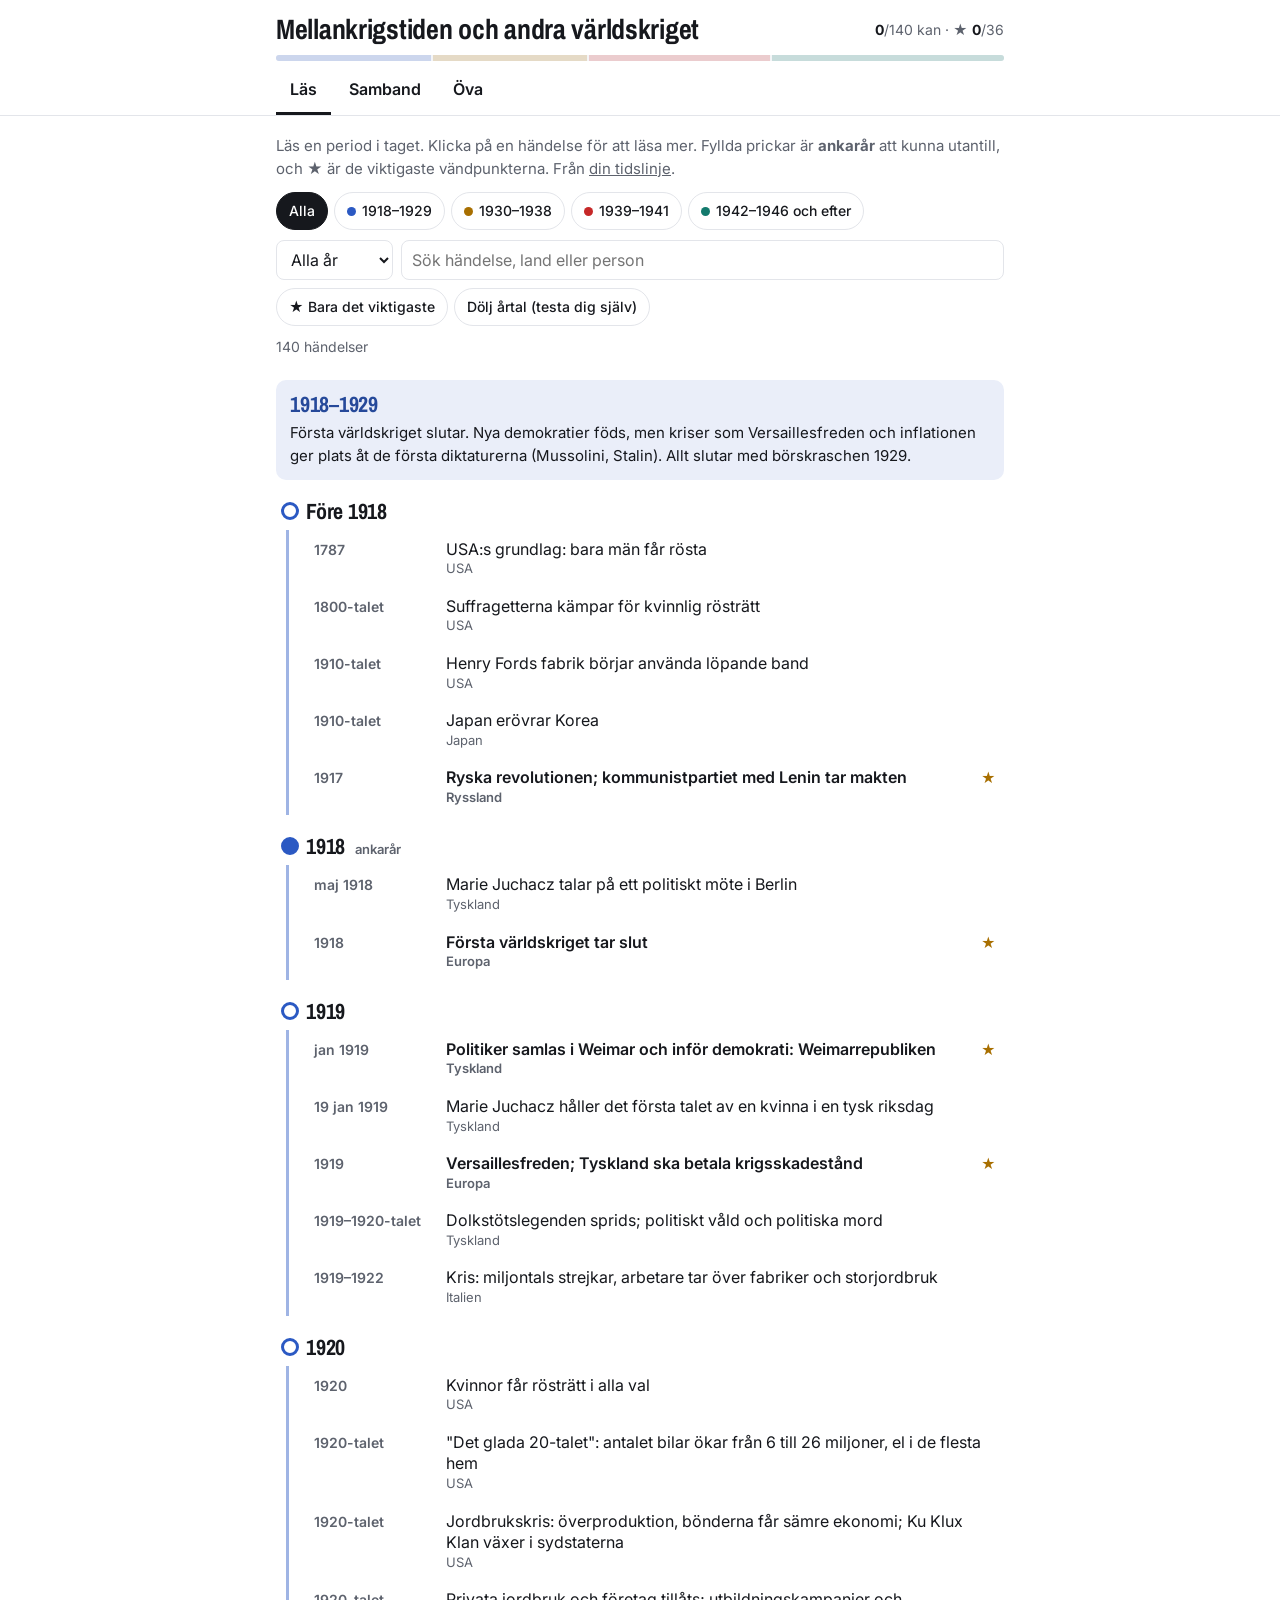
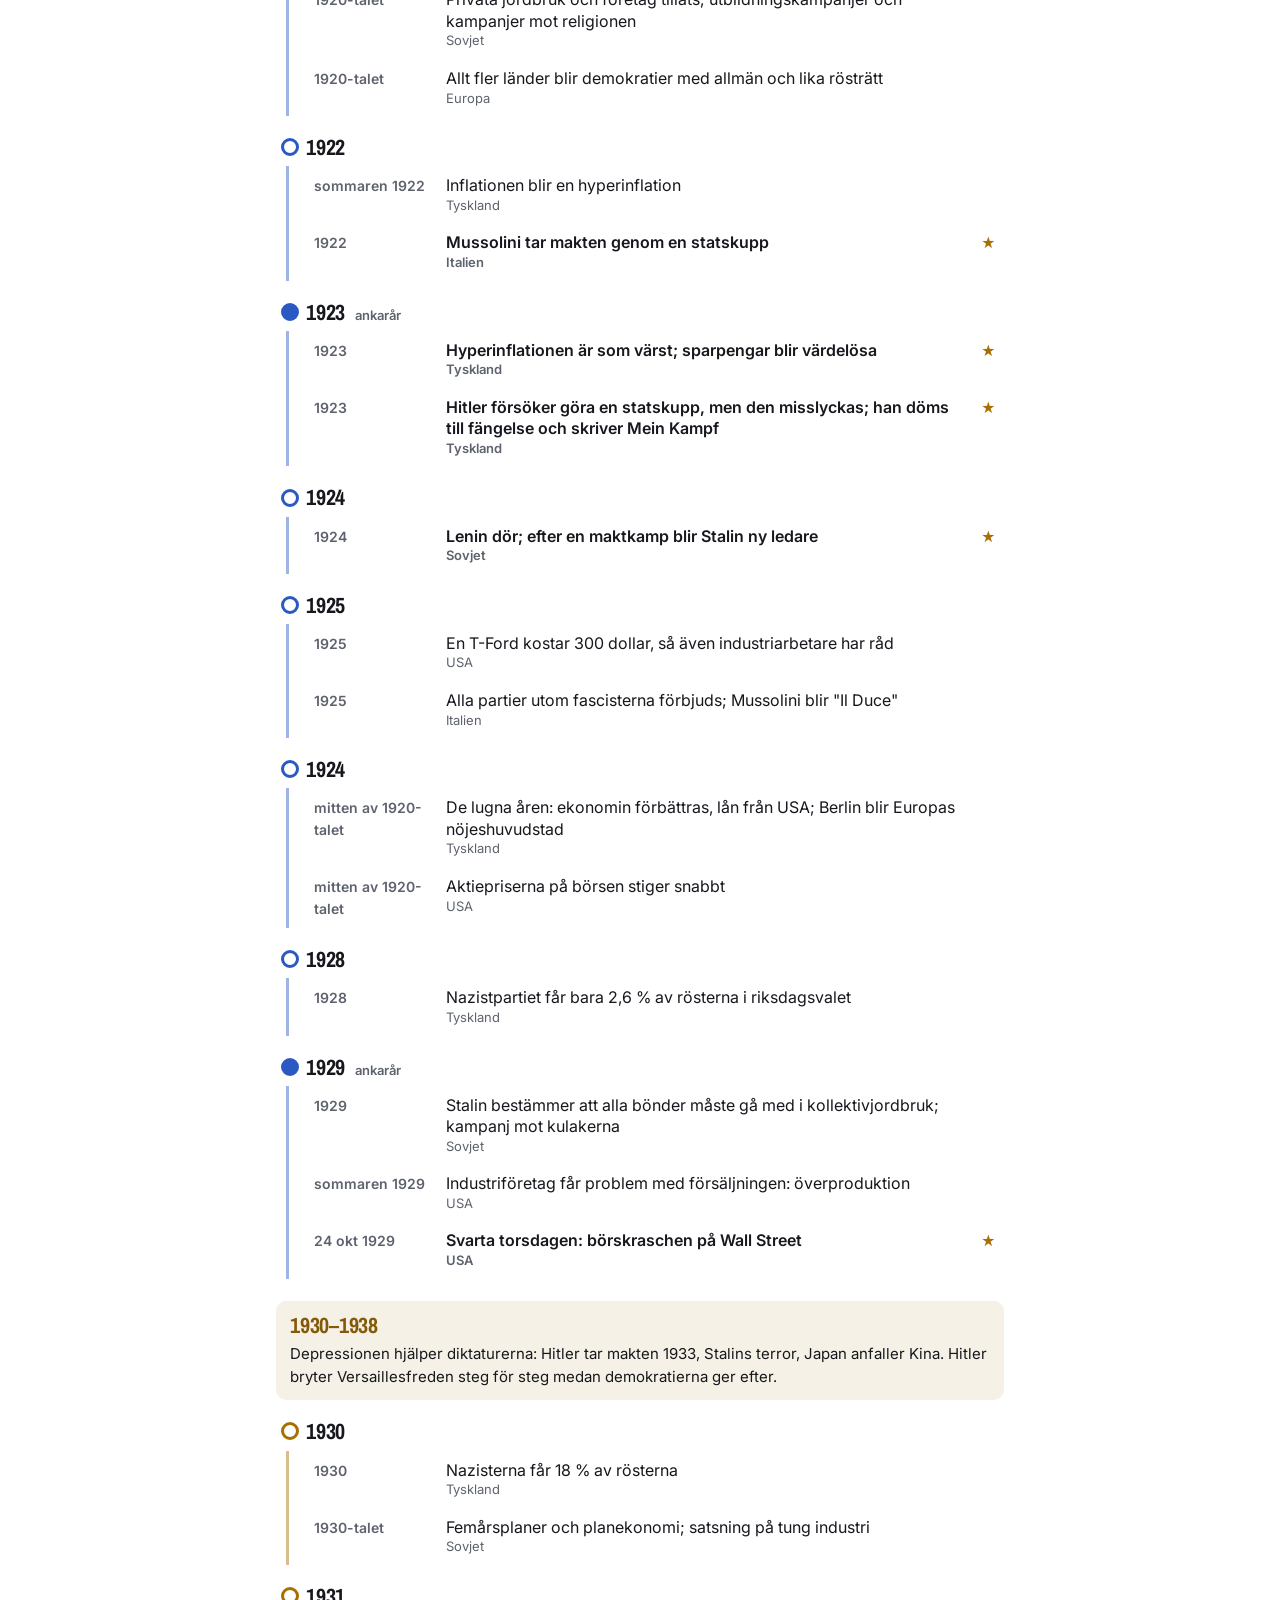
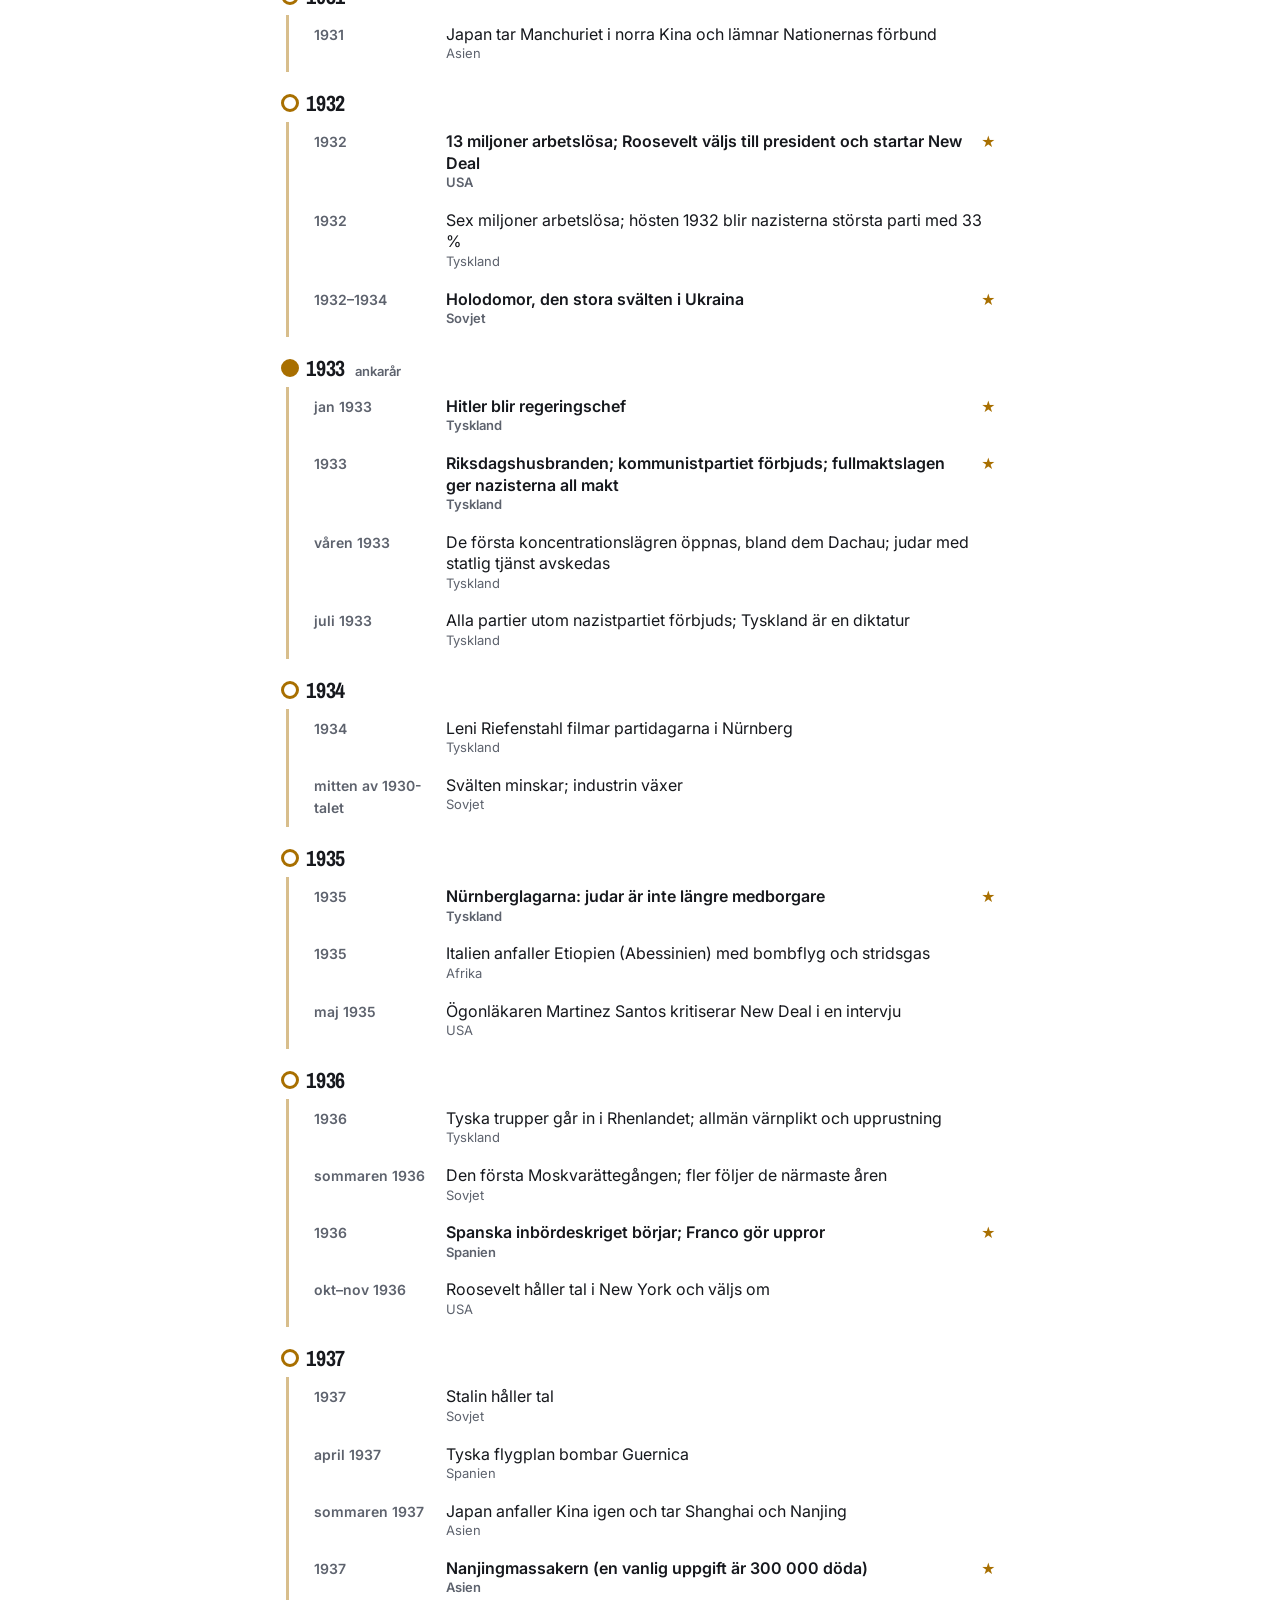
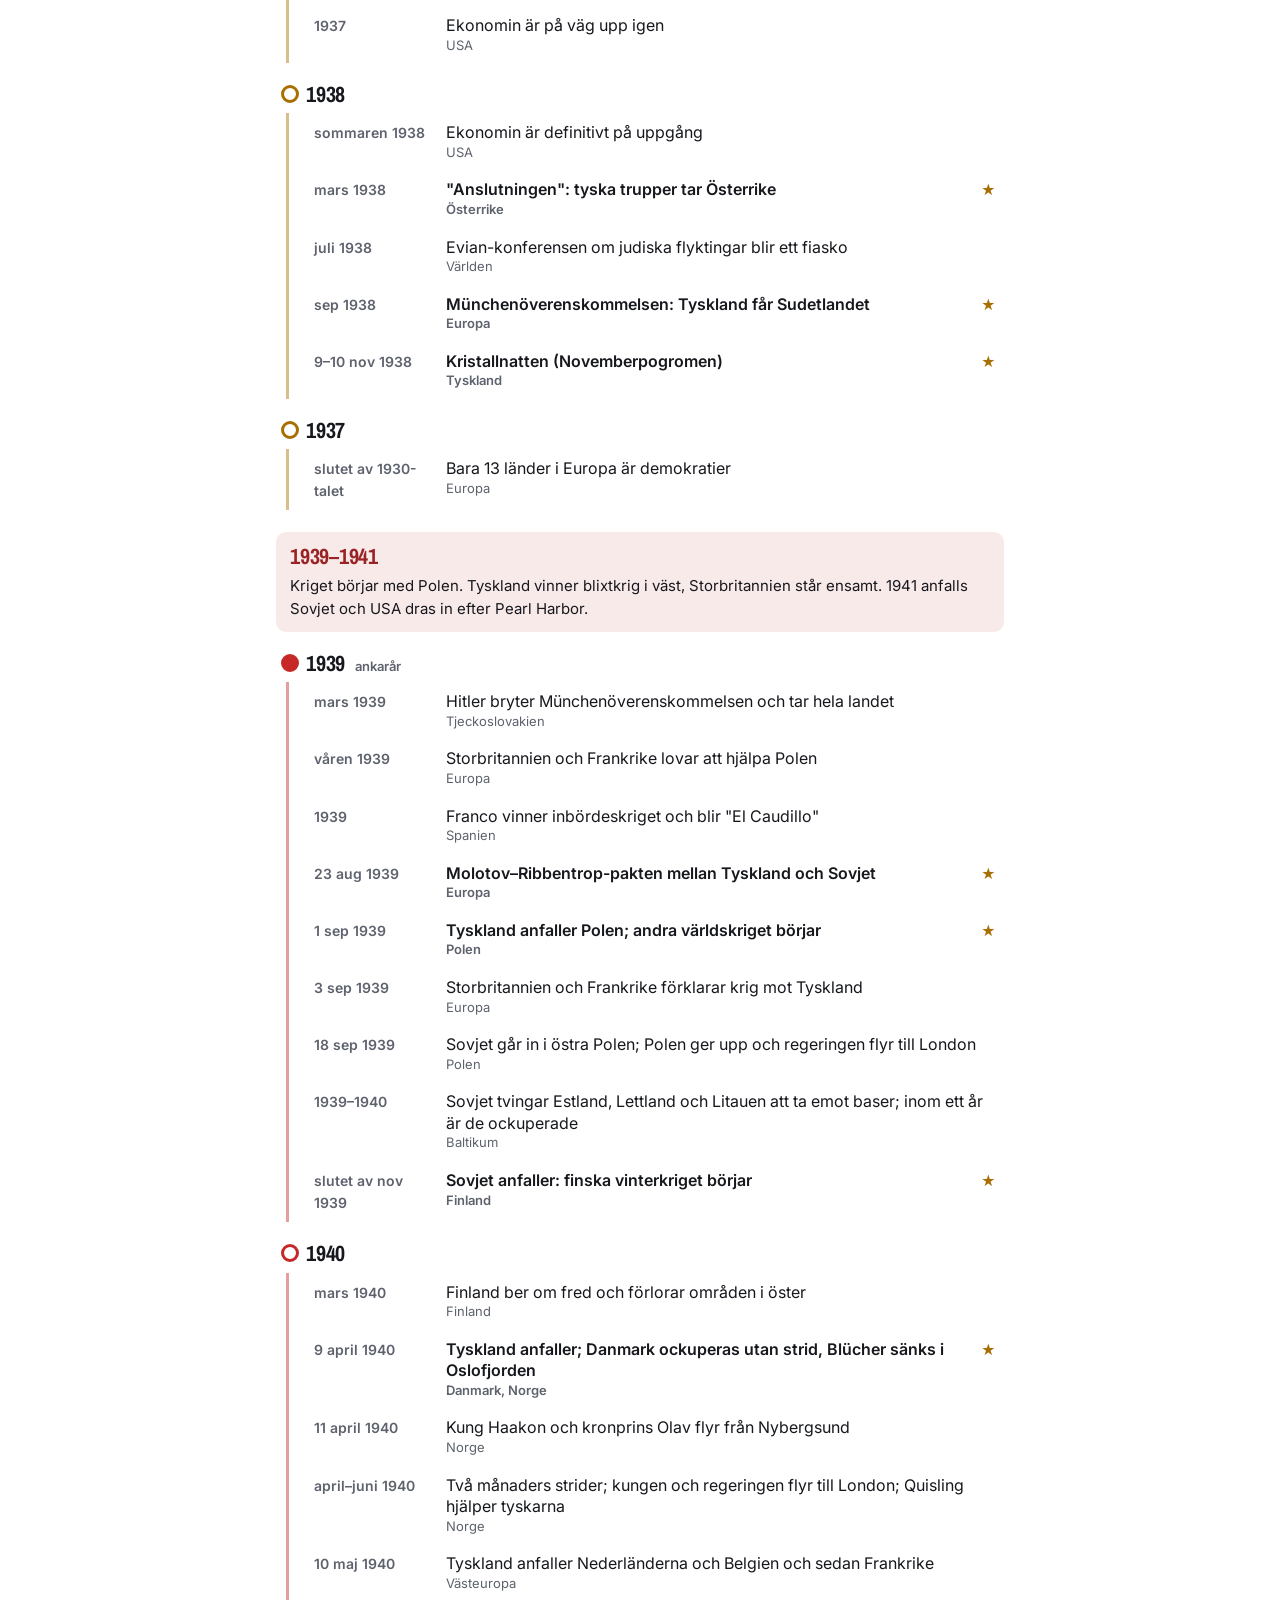
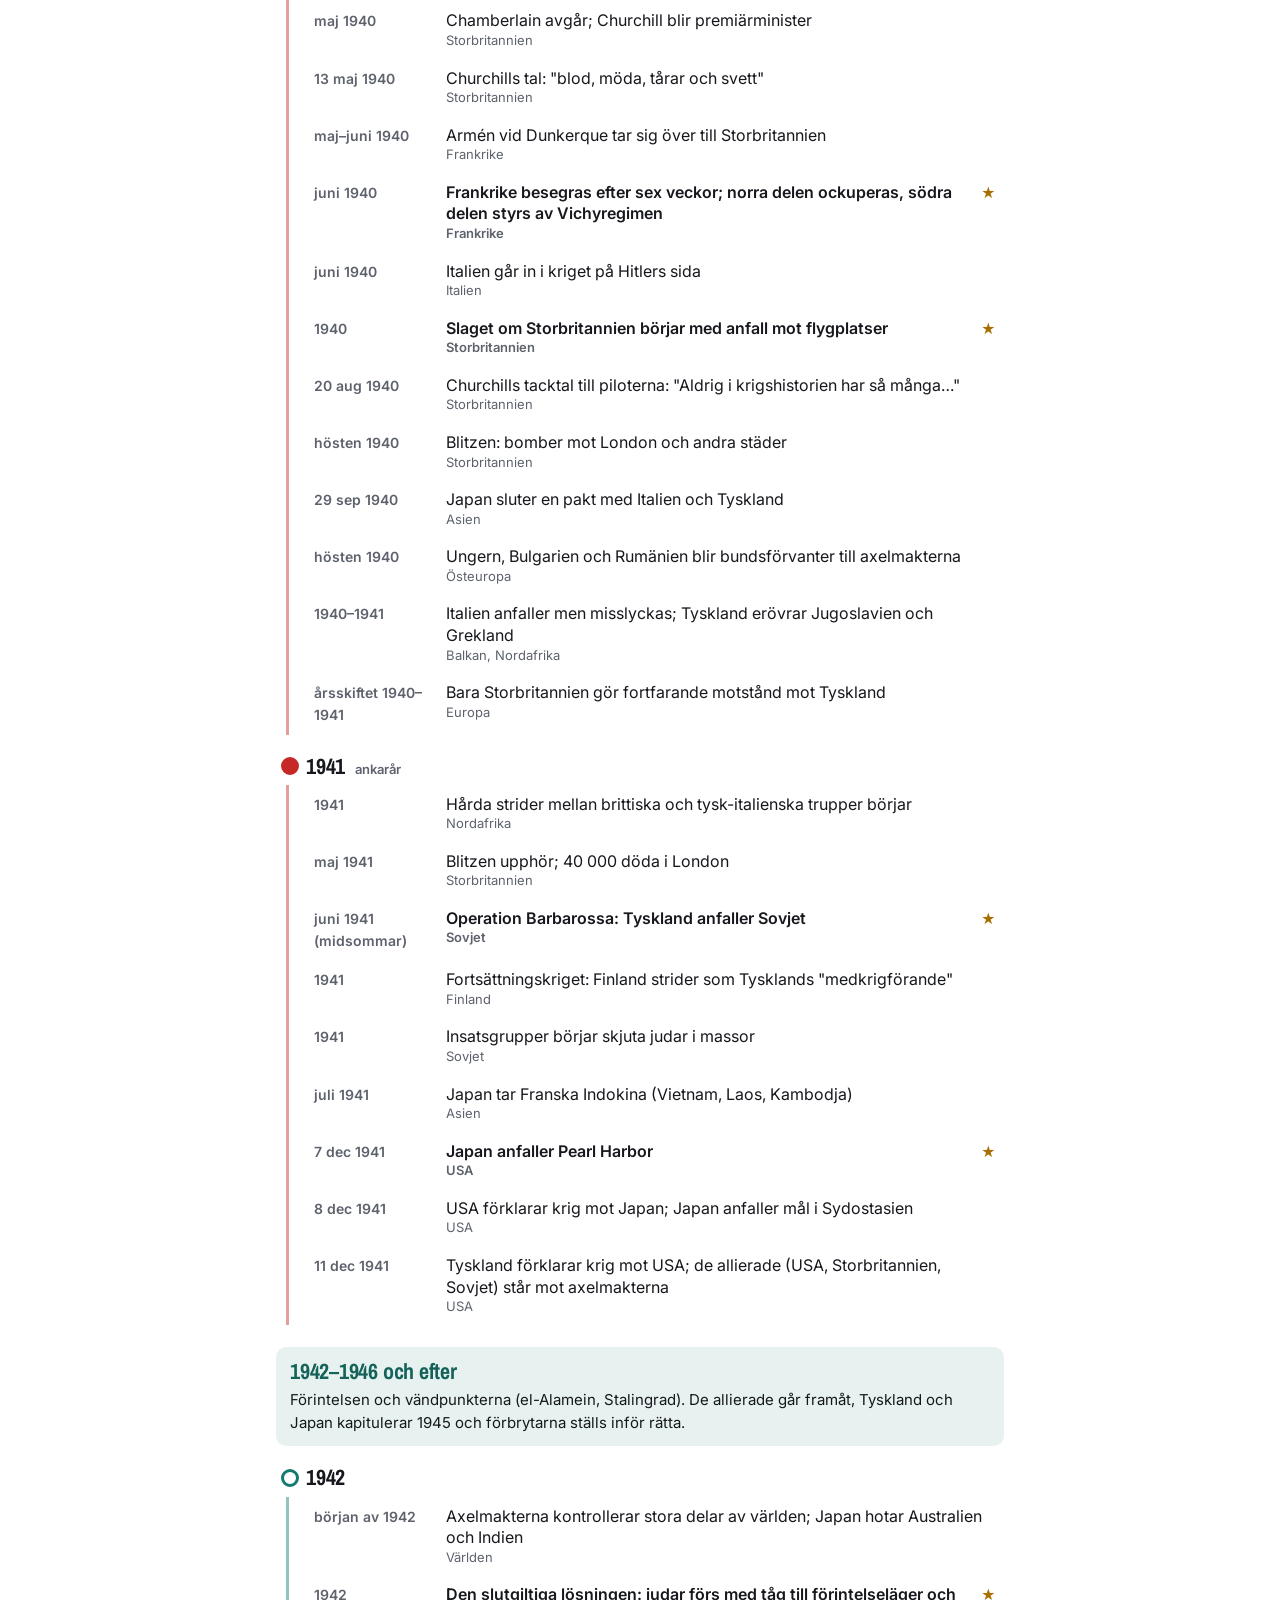
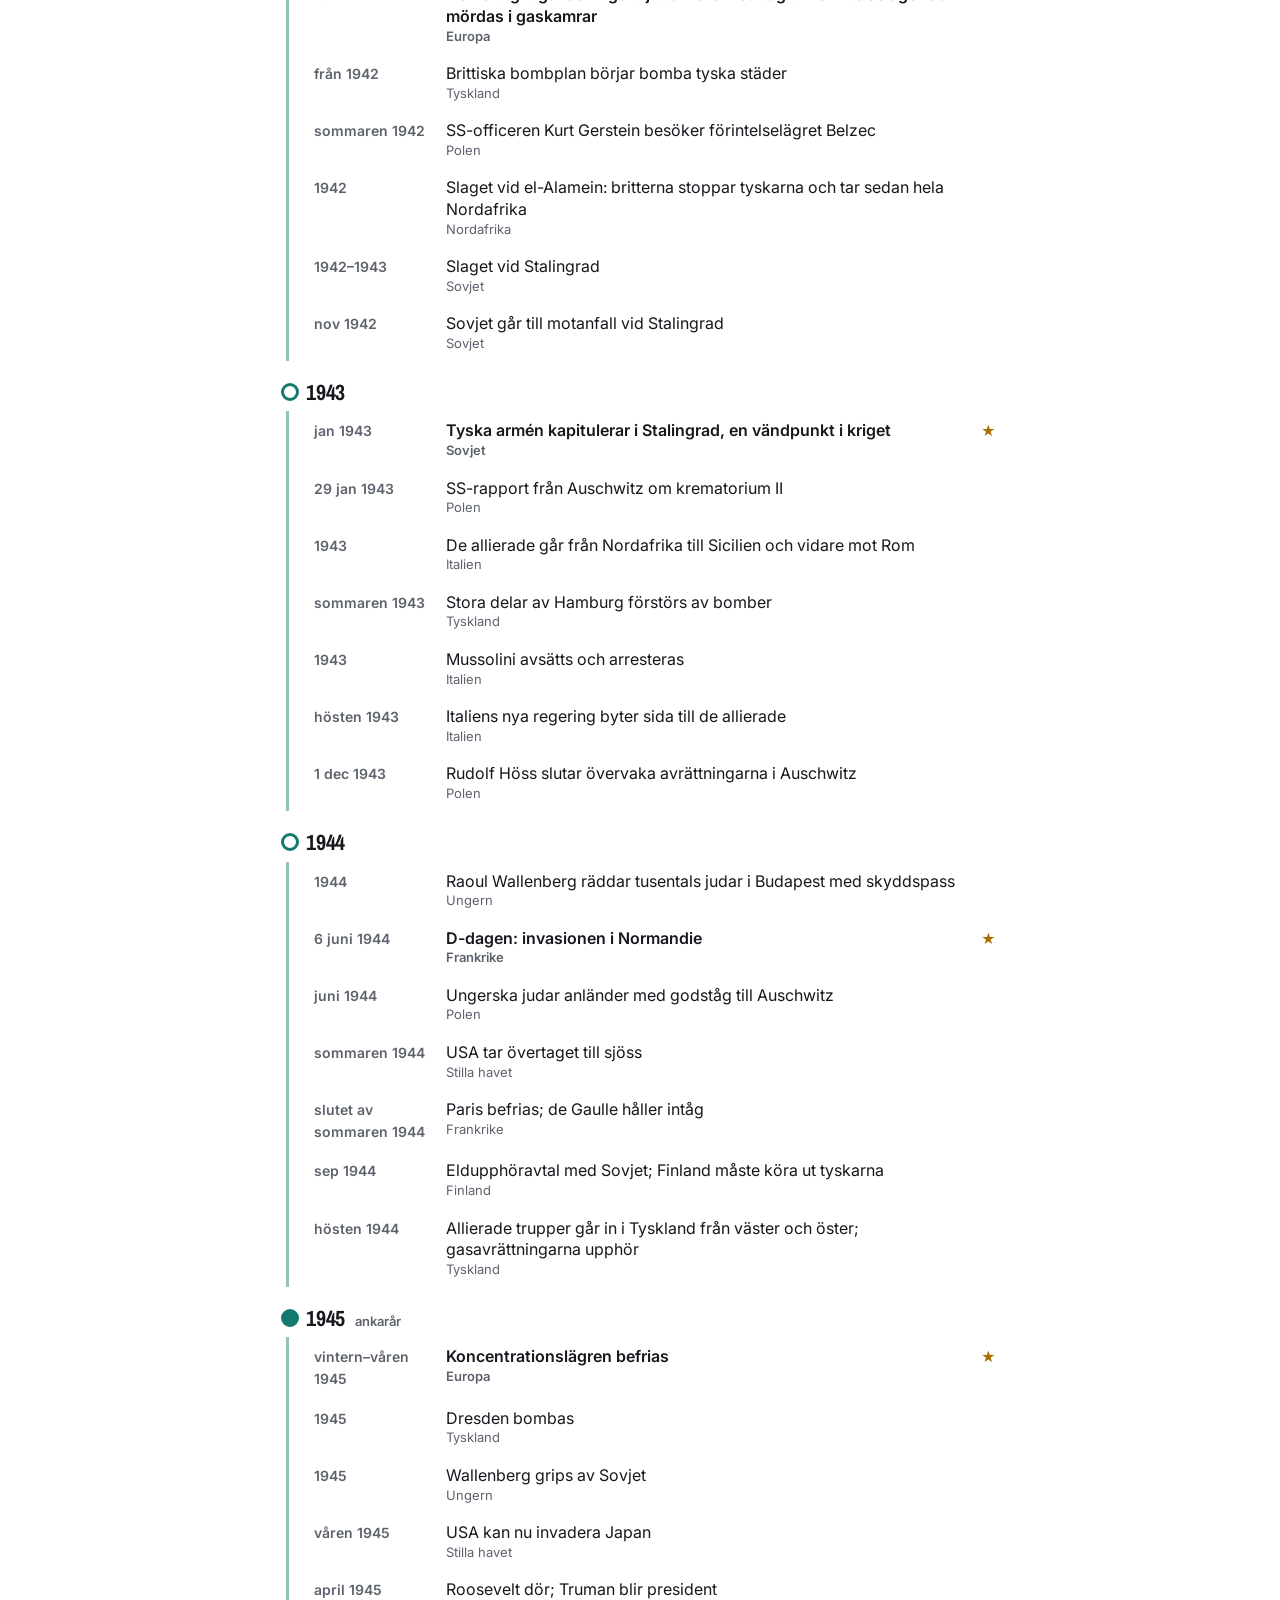
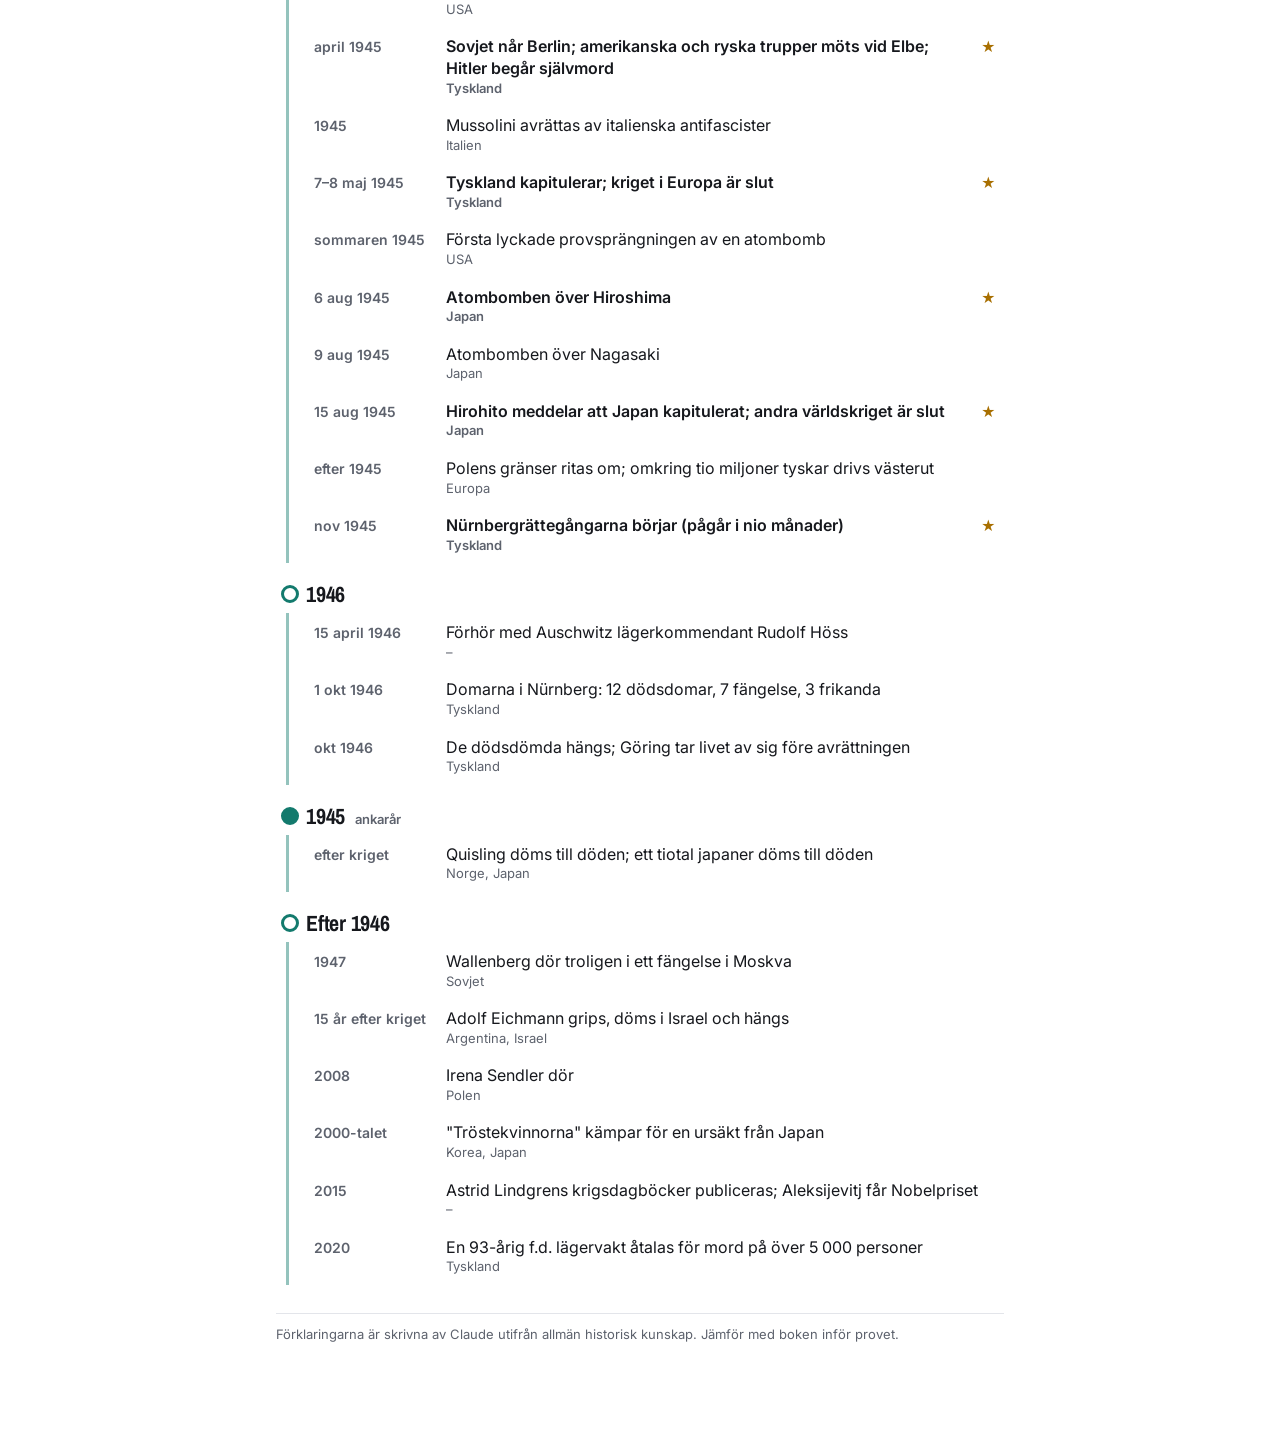
==== commit 5d8a6542: "Turn timeline into study app: cause chains, flashcards, spaced practice Co-Authored-By: Claude Opus " ====
--- a/tidslinje.html
+++ b/tidslinje.html
@@ -2,36 +2,41 @@
 <html lang="sv">
 <head>
 <meta charset="utf-8">
-<meta name="viewport" content="width=device-width, initial-scale=1">
+<meta name="viewport" content="width=device-width, initial-scale=1, viewport-fit=cover">
 <title>Tidslinje mellankrigstiden–WWII</title>
 <link rel="preconnect" href="https://fonts.googleapis.com">
-<link href="https://fonts.googleapis.com/css2?family=Archivo+Narrow:wght@600;700&family=Inter:wght@400;500;600&display=swap" rel="stylesheet">
+<link href="https://fonts.googleapis.com/css2?family=Archivo+Narrow:wght@600;700&family=Inter:wght@400;500;600;700&display=swap" rel="stylesheet">
 <style>
-/* VOICE calm study tool for a history test
-   IDEA a revision sheet: one vertical chronology with the era written beside it, and a quiz card that drills it
-   PICTURE the vertical timeline itself, era colours on the spine, plus the progress bar of what you know
-   COLOUR white ground, ink, four era colours blue, ochre, red, teal
+/* VOICE calm, encouraging study app for a history test
+   IDEA a revision kit: read the chronology, see the chains of cause and effect, drill with flashcards
+   PICTURE the vertical era-coloured timeline, the cause chains drawn as linked steps, and one big quiz card
+   COLOUR white ground, ink, era colours blue, ochre, red, teal; green and red only for right and wrong
    TYPE Archivo Narrow for years and headings + Inter for text
-   LAYOUT one centred column (max 820px): title, progress, tabs, filters, timeline or quiz */
+   LAYOUT one 760px column; tabs in the header on desktop, a bottom tab bar on phones */
 :root{color-scheme:light dark;--bg:light-dark(#ffffff,#111317);--ink:light-dark(#16181d,#eceef2);--mute:light-dark(#5d626d,#a3a8b3);--line:light-dark(#e3e5ea,#2b2e36);--panel:light-dark(#f4f5f7,#1b1e24);--ok:light-dark(#137a3e,#5ad48c);--bad:light-dark(#c62828,#ff7a72);--p0:light-dark(#2b59c3,#7ea2ff);--p1:light-dark(#a86f00,#f0b93a);--p2:light-dark(#c62828,#ff7a72);--p3:light-dark(#137a6d,#4fd1bd)}
 :root[data-theme=light]{color-scheme:light}:root[data-theme=dark]{color-scheme:dark}
 *{box-sizing:border-box;min-width:0}
 html,body{margin:0}
 body{background:var(--bg);color:var(--ink);font:16px/1.55 Inter,system-ui,sans-serif;overflow-x:clip}
-.wrap{max-width:820px;margin:0 auto;padding:clamp(20px,4vw,44px) 16px 64px}
-h1,h2,.yr,.q{font-family:"Archivo Narrow",Inter,sans-serif;letter-spacing:-.01em}
-h1{font-size:clamp(30px,5vw,44px);line-height:1.05;margin:0 0 6px;text-wrap:balance}
-.sub{color:var(--mute);margin:0 0 18px;font-size:15px}
-.sub a{color:inherit}
-.prog{display:flex;height:10px;border-radius:99px;overflow:hidden;background:var(--panel);gap:2px}
-.prog div{background:color-mix(in srgb,var(--pc) 22%,var(--panel));position:relative}
+h1,h2,h3,.yr,.q,.big{font-family:"Archivo Narrow",Inter,sans-serif;letter-spacing:-.01em}
+.wrap{max-width:760px;margin:0 auto;padding:0 16px 96px}
+header{border-bottom:1px solid var(--line);position:sticky;top:0;background:var(--bg);z-index:10}
+.hd{max-width:760px;margin:0 auto;padding:14px 16px 0}
+.hrow{display:flex;justify-content:space-between;align-items:center;gap:12px}
+h1{font-size:clamp(22px,3.4vw,28px);line-height:1.1;margin:0}
+.stat{font-size:14px;color:var(--mute);white-space:nowrap;text-align:right}
+.stat b{color:var(--ink)}
+.prog{display:flex;height:6px;border-radius:99px;overflow:hidden;background:var(--panel);gap:2px;margin:10px 0 0}
+.prog div{background:color-mix(in srgb,var(--pc) 20%,var(--panel));position:relative}
 .prog div i{position:absolute;inset:0 auto 0 0;background:var(--pc)}
-.progt{display:flex;justify-content:space-between;font-size:14px;color:var(--mute);margin:6px 0 20px;gap:8px;flex-wrap:wrap}
-.progt b{color:var(--ink)}
-.tabs{display:flex;border-bottom:1px solid var(--line);margin-bottom:14px}
-.tabs button{all:unset;cursor:pointer;padding:10px 16px;font-weight:600;border-bottom:3px solid transparent;margin-bottom:-1px}
-.tabs button[aria-selected=true]{border-color:var(--ink)}
-.tabs button:focus-visible{outline:2px solid var(--p0)}
+nav{display:flex;gap:4px;margin-top:6px}
+nav button{all:unset;cursor:pointer;padding:10px 14px;font-weight:600;border-bottom:3px solid transparent;display:flex;gap:6px;align-items:center}
+nav button[aria-selected=true]{border-color:var(--ink)}
+nav button:focus-visible{outline:2px solid var(--p0)}
+nav .badge{font-size:12px;background:var(--bad);color:#fff;border-radius:99px;padding:0 7px;line-height:18px}
+@media(max-width:600px){nav{position:fixed;left:0;right:0;bottom:0;background:var(--bg);border-top:1px solid var(--line);margin:0;padding:0 0 env(safe-area-inset-bottom,0px);z-index:20}nav button{flex:1;justify-content:center;border-bottom:0;border-top:3px solid transparent;padding:12px 0 14px}nav button[aria-selected=true]{border-color:var(--ink)}.hd{padding-bottom:10px}}
+.intro{color:var(--mute);font-size:15px;margin:18px 0 12px}
+.intro a{color:inherit}
 .chips{display:flex;flex-wrap:wrap;gap:6px;margin-bottom:10px}
 .chip{all:unset;cursor:pointer;display:inline-flex;align-items:center;gap:6px;height:36px;padding:0 12px;border-radius:99px;border:1px solid var(--line);font-size:14px;font-weight:500;white-space:nowrap}
 .chip .dot{width:9px;height:9px;border-radius:50%;background:var(--pc)}
@@ -39,100 +44,118 @@
 .chip:focus-visible{outline:2px solid var(--p0);outline-offset:2px}
 .row{display:flex;flex-wrap:wrap;gap:8px;align-items:center;margin-bottom:8px}
 select,input[type=search]{font:inherit;font-size:16px;height:40px;border:1px solid var(--line);border-radius:8px;background:var(--bg);color:var(--ink);padding:0 10px}
-input[type=search]{flex:1 1 180px}
+input[type=search]{flex:1 1 160px}
 select:focus-visible,input:focus-visible,.btn:focus-visible{outline:2px solid var(--p0);outline-offset:1px}
 .count{font-size:14px;color:var(--mute);margin:4px 0 8px}
 .btn{font:inherit;font-size:15px;font-weight:600;min-height:44px;padding:0 16px;border:1px solid var(--line);border-radius:10px;background:var(--panel);color:var(--ink);cursor:pointer}
 .btn.pri{background:var(--ink);color:var(--bg);border-color:var(--ink)}
-.btn:disabled{opacity:.45;cursor:default}
-/* timeline */
+.btn:disabled{cursor:default}
+/* read */
 .era{margin:22px 0 6px;padding:12px 14px;border-radius:10px;background:color-mix(in srgb,var(--pc) 10%,var(--bg))}
 .era h2{margin:0;font-size:22px;line-height:1.15;color:color-mix(in srgb,var(--pc) 75%,var(--ink))}
 .era p{margin:4px 0 0;font-size:15px}
-.yr{font-size:22px;font-weight:700;margin:14px 0 2px 0;padding-left:30px;position:relative}
+.yr{font-size:22px;font-weight:700;margin:14px 0 2px;padding-left:30px;position:relative;display:flex;gap:10px;align-items:baseline}
+.yr small{font-family:Inter,sans-serif;font-size:13px;font-weight:600;color:var(--mute);letter-spacing:0}
 .yr::before{content:"";position:absolute;left:5px;top:50%;width:12px;height:12px;border-radius:50%;background:var(--bg);border:3px solid var(--pc);transform:translateY(-50%)}
-.list{position:relative}
+.yr.anc::before{background:var(--pc)}
 .ev{position:relative;padding-left:30px}
 .ev::before{content:"";position:absolute;left:10px;top:0;bottom:0;width:3px;background:color-mix(in srgb,var(--pc) 45%,transparent)}
-.ev>button{all:unset;box-sizing:border-box;width:100%;cursor:pointer;display:grid;grid-template-columns:7.5em minmax(0,1fr) auto;gap:4px 12px;padding:9px 8px;border-radius:8px;align-items:baseline}
-.ev>button:hover{background:var(--panel)}
+.ev>button{all:unset;box-sizing:border-box;width:100%;cursor:pointer;display:grid;grid-template-columns:7.5em minmax(0,1fr) auto;gap:2px 12px;padding:9px 8px;border-radius:8px;align-items:baseline}
+.ev>button:hover,.ev.open>button{background:var(--panel)}
 .ev>button:focus-visible{outline:2px solid var(--p0)}
 .ev .d{font-size:14px;color:var(--mute);font-weight:600}
 .ev .t{line-height:1.35}
 .ev .t small{display:block;color:var(--mute);font-size:13px}
-.ev .m{font-size:13px;white-space:nowrap;color:var(--mute)}
-.ev .m .k{color:var(--p1)}
-.ev .m .ok{color:var(--ok);font-weight:700}
+.ev .m{font-size:14px;white-space:nowrap}
+.k{color:var(--p1)}.okc{color:var(--ok);font-weight:700}
 .ev.key .t{font-weight:600}
 .hide .ev .d .v{filter:blur(6px);user-select:none}
-.ev.open>button{background:var(--panel)}
-.ev .x{padding:4px 8px 14px calc(7.5em + 20px)}
+.ev .x{padding:2px 8px 14px calc(7.5em + 20px)}
 .ev .x p{margin:6px 0 10px;max-width:62ch}
-.ev .x .btn{min-height:38px;font-size:14px}
+.ev .x .lk{font-size:14px;color:var(--mute);margin:0 0 10px}
+.ev .x .lk button{all:unset;cursor:pointer;color:var(--ink);text-decoration:underline;text-underline-offset:2px}
 .empty{padding:30px 0;color:var(--mute)}
-/* quiz */
+/* chains */
+.cgrid{display:grid;grid-template-columns:repeat(auto-fit,minmax(220px,1fr));gap:10px;margin-top:6px}
+.ccard{all:unset;box-sizing:border-box;cursor:pointer;border:1px solid var(--line);border-radius:12px;padding:14px;display:flex;flex-direction:column;gap:6px;background:linear-gradient(90deg,var(--c1),var(--c2)) top/100% 5px no-repeat,var(--bg)}
+.ccard:hover{border-color:var(--ink)}
+.ccard:focus-visible{outline:2px solid var(--p0)}
+.ccard h3{margin:0;font-size:21px;line-height:1.15}
+.ccard span{font-size:14px;color:var(--mute)}
+.chain h2{font-size:clamp(26px,4vw,34px);line-height:1.1;margin:16px 0 4px}
+.chain .lead{color:var(--mute);margin:0 0 14px}
+.step{border:1px solid var(--line);border-left:5px solid var(--pc);border-radius:10px;padding:10px 14px}
+.step .d{font-size:14px;font-weight:700;color:color-mix(in srgb,var(--pc) 75%,var(--ink))}
+.why{display:flex;gap:10px;align-items:flex-start;padding:6px 0 6px 18px;font-size:15px;color:var(--mute)}
+.why::before{content:"↓";font-weight:700;color:var(--ink);font-size:18px;line-height:1.2}
+.hidewhy .why span{filter:blur(5px)}
+.cbar{display:flex;gap:8px;flex-wrap:wrap;margin:16px 0}
+/* practice */
+.start h2{font-size:30px;line-height:1.1;margin:18px 0 6px}
+.start p{margin:0 0 14px;color:var(--mute)}
+.opt{all:unset;box-sizing:border-box;cursor:pointer;display:flex;justify-content:space-between;align-items:center;gap:12px;width:100%;padding:14px 16px;border:1px solid var(--line);border-radius:12px;margin-bottom:8px}
+.opt:hover{border-color:var(--ink)}
+.opt:focus-visible{outline:2px solid var(--p0)}
+.opt b{display:block;font-size:17px}
+.opt small{color:var(--mute);font-size:14px}
+.opt .go{font-size:20px}
+.opt.rec{border-color:var(--ink);border-width:2px}
+.sec{font-size:14px;font-weight:600;color:var(--mute);margin:18px 0 8px}
+.qtop{display:flex;justify-content:space-between;align-items:center;gap:10px;margin:16px 0 10px}
+.dots{display:flex;gap:4px;flex:1}
+.dots i{flex:1;height:6px;border-radius:99px;background:var(--line)}
+.dots i.r{background:var(--ok)}.dots i.w{background:var(--bad)}.dots i.c{background:var(--ink)}
 .qcard{border:1px solid var(--line);border-radius:14px;padding:clamp(18px,3vw,28px);border-top:6px solid var(--pc)}
 .qmeta{display:flex;justify-content:space-between;gap:8px;font-size:14px;color:var(--mute);flex-wrap:wrap}
 .q{font-size:clamp(24px,4vw,32px);line-height:1.15;margin:10px 0 18px;font-weight:700;text-wrap:balance}
+.ask{font-size:15px;font-weight:600;margin:-8px 0 14px}
 .opts{display:grid;grid-template-columns:repeat(2,minmax(0,1fr));gap:10px}
+.opts.txt{grid-template-columns:1fr}
 .opts .btn{min-height:56px;font-size:20px;font-family:"Archivo Narrow",sans-serif}
-.opts .btn.right{background:var(--ok);border-color:var(--ok);color:#fff;opacity:1}
-.opts .btn.wrong{background:var(--bad);border-color:var(--bad);color:#fff;opacity:1}
+.opts.txt .btn{font:500 16px/1.35 Inter,sans-serif;text-align:left;padding:12px 16px}
+.btn.right{background:var(--ok)!important;border-color:var(--ok)!important;color:#fff!important;opacity:1!important}
+.btn.wrong{background:var(--bad)!important;border-color:var(--bad)!important;color:#fff!important;opacity:1!important}
+.opts .btn:disabled{opacity:.5}
 .ord{display:grid;gap:8px}
 .ord .btn{display:flex;gap:12px;align-items:center;text-align:left;font-weight:500;padding:10px 14px;min-height:56px;line-height:1.3}
+.ord .btn:disabled{opacity:1}
 .ord .n{flex:none;width:30px;height:30px;border-radius:50%;border:2px solid var(--line);display:grid;place-items:center;font-weight:700}
 .ord .btn.sel .n{background:var(--ink);color:var(--bg);border-color:var(--ink)}
-.ord .btn:disabled{opacity:1;cursor:default}
-.opts .btn:disabled{opacity:.55}
-.ord .btn.right{border-color:var(--ok);box-shadow:inset 0 0 0 1px var(--ok)}
-.ord .btn.wrong{border-color:var(--bad);box-shadow:inset 0 0 0 1px var(--bad)}
+.ord .btn.ri{border-color:var(--ok);box-shadow:inset 0 0 0 1px var(--ok)}
+.ord .btn.wr{border-color:var(--bad);box-shadow:inset 0 0 0 1px var(--bad)}
 .ord .y{margin-inline-start:auto;font-weight:700;white-space:nowrap}
+.big{font-size:clamp(36px,7vw,52px);font-weight:700;line-height:1;margin:4px 0 8px}
 .fb{margin-top:16px;padding:14px;border-radius:10px;background:var(--panel)}
 .fb b.ok{color:var(--ok)}.fb b.bad{color:var(--bad)}
 .fb p{margin:6px 0 0}
+.tip{font-size:14px;color:var(--mute);margin-top:8px}
+.tip b{color:var(--ink)}
+.rate{display:grid;grid-template-columns:repeat(3,minmax(0,1fr));gap:8px;margin-top:16px}
+.rate .btn{min-height:52px;font-size:15px;line-height:1.2}
+.rate .b0{border-color:var(--bad);color:var(--bad)}.rate .b2{border-color:var(--ok);color:var(--ok)}
 .qbar{display:flex;gap:8px;justify-content:space-between;align-items:center;margin-top:16px;flex-wrap:wrap}
-.score{font-size:14px;color:var(--mute)}
 .kbd{font-size:13px;color:var(--mute);margin-top:10px}
+.sum{text-align:center;padding:24px 0}
+.sum .big{font-size:64px}
+.miss{text-align:left;margin:16px 0}
+.miss div{padding:8px 0;border-top:1px solid var(--line)}
+.miss small{color:var(--mute);display:block}
 .note{font-size:13px;color:var(--mute);margin-top:28px;border-top:1px solid var(--line);padding-top:10px}
-@media(max-width:600px){.ev>button{grid-template-columns:minmax(0,1fr) auto}.ev .d{grid-column:1/-1;font-size:13px;margin-bottom:-4px}.ev .x{padding-left:8px}.opts .btn{font-size:18px}.kbd{display:none}}
+@media(max-width:600px){.ev>button{grid-template-columns:minmax(0,1fr) auto}.ev .d{grid-column:1/-1;font-size:13px;margin-bottom:-2px}.ev .x{padding-left:8px}.opts .btn{font-size:18px}.kbd{display:none}.stat .lg{display:none}}
+@media(prefers-reduced-motion:no-preference){.qcard.new{animation:in .18s ease-out}@keyframes in{from{opacity:0;transform:translateY(6px)}}}
 </style>
 </head>
 <body>
-<div class="wrap">
-  <h1>Mellankrigstiden och andra världskriget</h1>
-  <p class="sub">Gleerups s. 247–268 och 280–309, från <a href="https://claude.ai/artifact/SxfXJke2EJA6annNGhJ3oo">din tidslinje</a>. Läs i tidslinjen, förhör dig sedan. Det du kan markeras med ✓.</p>
+<header><div class="hd">
+  <div class="hrow"><h1>Mellankrigstiden och andra världskriget</h1><div class="stat"><b id="known">0</b>/<span id="tot"></span> kan<span class="lg"> · ★ <b id="kk">0</b>/<span id="kt"></span></span></div></div>
   <div class="prog" id="prog"></div>
-  <div class="progt"><span>Du kan <b id="known">0</b> av <span id="tot"></span> händelser</span><span id="keyp"></span></div>
-
-  <div class="tabs" role="tablist">
-    <button role="tab" id="tTl" aria-selected="true">Tidslinje</button>
-    <button role="tab" id="tQz" aria-selected="false">Förhör</button>
-  </div>
-
-  <div class="chips" id="eras"></div>
-  <div class="row">
-    <select id="fYear" aria-label="År"></select>
-    <input type="search" id="fQ" placeholder="Sök händelse, land eller person" aria-label="Sök">
-  </div>
-  <div class="chips">
-    <button class="chip" id="fKey" aria-pressed="false">★ Bara det viktigaste</button>
-    <button class="chip" id="fNew" aria-pressed="false">Dölj det jag kan</button>
-    <button class="chip" id="fHide" aria-pressed="false">Dölj årtal</button>
-  </div>
-  <div class="count" id="cnt"></div>
-
-  <section id="vTl"><div class="list" id="list"></div><p class="empty" id="empty" hidden>Inga händelser matchar. <button class="btn" id="clr">Visa alla</button></p></section>
-
-  <section id="vQz" hidden>
-    <div class="chips">
-      <button class="chip" id="mYear" aria-pressed="true">Vilket år?</button>
-      <button class="chip" id="mOrd" aria-pressed="false">Rätt ordning</button>
-    </div>
-    <div id="qbox"></div>
-  </section>
-
-  <p class="note">★ = viktig vändpunkt att kunna säkert. Förklaringarna är skrivna av Claude utifrån allmän historisk kunskap. Jämför med boken inför provet.</p>
-</div>
+  <nav role="tablist">
+    <button role="tab" data-v="las">Läs</button>
+    <button role="tab" data-v="samband">Samband</button>
+    <button role="tab" data-v="ova">Öva <span class="badge" id="due" hidden></span></button>
+  </nav>
+</div></header>
+<div class="wrap" id="app"></div>
 <script>
 {
 const E=[{"d":"1787","c":"USA","t":"USA:s grundlag: bara män får rösta","s":"Bakgrund och 1918–1929","y0":1787,"y1":1787,"x":"USA:s författning skrevs 1787. Den bestämde inte själv vem som fick rösta, det överläts till delstaterna, och i praktiken var det nästan bara vita män, ofta med egendom, som fick rösta."},{"d":"1800-talet","c":"USA","t":"Suffragetterna kämpar för kvinnlig rösträtt","s":"Bakgrund och 1918–1929","y0":1800,"y1":1899,"x":"Under 1800-talet växte rörelsen för kvinnors rösträtt i USA. Ett känt startskott var mötet i Seneca Falls 1848. Kvinnorna demonstrerade, skrev petitioner och krävde samma politiska rättigheter som män."},{"d":"1910-talet","c":"USA","t":"Henry Fords fabrik börjar använda löpande band","s":"Bakgrund och 1918–1929","y0":1910,"y1":1919,"x":"Henry Ford började tillverka T-Forden 1908 och införde 1913 det löpande bandet. Varje arbetare gjorde bara ett moment, vilket gjorde bilarna mycket billigare att producera. Massproduktion blev en symbol för det moderna USA."},{"d":"1910-talet","c":"Japan","t":"Japan erövrar Korea","s":"Bakgrund och 1918–1929","y0":1910,"y1":1919,"x":"Japan ockuperade Korea 1910 och gjorde landet till en koloni som styrdes hårt fram till 1945. Det visar att Japan redan tidigt ville bli en stormakt med ett eget imperium i Asien."},{"d":"1917","c":"Ryssland","t":"Ryska revolutionen; kommunistpartiet med Lenin tar makten","s":"Bakgrund och 1918–1929","y0":1917,"y1":1917,"x":"1917 kom två revolutioner i Ryssland. I februari störtades tsaren och i oktober tog bolsjevikerna (kommunisterna) under Lenin makten. Det ledde till inbördeskrig och till att Sovjetunionen bildades 1922."},{"d":"maj 1918","c":"Tyskland","t":"Marie Juchacz talar på ett politiskt möte i Berlin","s":"Bakgrund och 1918–1929","y0":1918,"y1":1918,"x":"Marie Juchacz var socialdemokratisk politiker och kämpade för kvinnors rättigheter och sociala reformer. Hennes tal och texter används i boken som källa till hur kvinnor tog plats i politiken i slutet av kriget."},{"d":"1918","c":"Europa","t":"Första världskriget tar slut","s":"Bakgrund och 1918–1929","y0":1918,"y1":1918,"x":"Den 11 november 1918 skrevs vapenstilleståndet under och striderna i första världskriget upphörde. Kejsaren i Tyskland hade abdikerat två dagar tidigare. Omkring 17 miljoner människor hade dött i kriget."},{"d":"jan 1919","c":"Tyskland","t":"Politiker samlas i Weimar och inför demokrati: Weimarrepubliken","s":"Bakgrund och 1918–1929","y0":1919,"y1":1919,"x":"Efter kejsarens fall valdes en nationalförsamling som samlades i den lugna staden Weimar, eftersom Berlin var oroligt. Där skrevs en demokratisk författning med allmän rösträtt för både kvinnor och män. Republiken kallas Weimarrepubliken."},{"d":"19 jan 1919","c":"Tyskland","t":"Marie Juchacz håller det första talet av en kvinna i en tysk riksdag","s":"Bakgrund och 1918–1929","y0":1919,"y1":1919,"x":"Den 19 januari 1919 fick tyska kvinnor rösta i ett riksdagsval för första gången. Marie Juchacz valdes in och höll som första kvinna ett tal i den tyska nationalförsamlingen (själva talet hölls i februari 1919). Hon inledde med ”Mina herrar och damer”."},{"d":"1919","c":"Europa","t":"Versaillesfreden; Tyskland ska betala krigsskadestånd","s":"Bakgrund och 1918–1929","y0":1919,"y1":1919,"x":"Freden i Versailles 1919 gav Tyskland skulden för kriget. Tyskland förlorade mark och alla kolonier, fick bara ha en liten armé på 100 000 man och skulle betala stora krigsskadestånd. Många tyskar kände sig förödmjukade."},{"d":"1919–1920-talet","c":"Tyskland","t":"Dolkstötslegenden sprids; politiskt våld och politiska mord","s":"Bakgrund och 1918–1929","y0":1919,"y1":1929,"x":"Dolkstötslegenden var påståendet att den tyska armén inte förlorat kriget utan blivit ”dolkad i ryggen” av socialister, demokrater och judar på hemmaplan. Lögnen spreds av högern och ledde till hat mot republiken, politiskt våld och mord på politiker."},{"d":"1919–1922","c":"Italien","t":"Kris: miljontals strejkar, arbetare tar över fabriker och storjordbruk","s":"Bakgrund och 1918–1929","y0":1919,"y1":1922,"x":"Efter kriget var Italien i kris: arbetslöshet, inflation och besvikelse över freden. Åren 1919–1920 kallas ”de röda åren” då arbetare strejkade och ockuperade fabriker. Många i medelklassen blev rädda för en kommunistisk revolution, vilket gynnade fascisterna."},{"d":"1920","c":"USA","t":"Kvinnor får rösträtt i alla val","s":"Bakgrund och 1918–1929","y0":1920,"y1":1920,"x":"Genom det 19:e tillägget till författningen 1920 fick amerikanska kvinnor rösträtt i alla val. Det var en seger för den långa rösträttsrörelsen."},{"d":"1920-talet","c":"USA","t":"\"Det glada 20-talet\": antalet bilar ökar från 6 till 26 miljoner, el i de flesta hem","s":"Bakgrund och 1918–1929","y0":1920,"y1":1929,"x":"1920-talet kallas ”det glada 20-talet” i USA. Bilen, elektriciteten, radion och jazzen förändrade vardagen. Allt fler köpte varor på avbetalning och konsumtionssamhället växte fram."},{"d":"1920-talet","c":"USA","t":"Jordbrukskris: överproduktion, bönderna får sämre ekonomi; Ku Klux Klan växer i sydstaterna","s":"Bakgrund och 1918–1929","y0":1920,"y1":1929,"x":"Alla fick inte del av välståndet. Bönderna producerade mer än de kunde sälja, priserna föll och många blev skuldsatta. Samtidigt växte Ku Klux Klan, som förföljde svarta, judar, katoliker och invandrare."},{"d":"1920-talet","c":"Sovjet","t":"Privata jordbruk och företag tillåts; utbildningskampanjer och kampanjer mot religionen","s":"Bakgrund och 1918–1929","y0":1920,"y1":1929,"x":"Efter inbördeskriget införde Lenin NEP (den nya ekonomiska politiken) 1921. Bönder och småföretagare fick sälja varor privat igen för att få igång ekonomin. Samtidigt drev staten kampanjer för att lära folket läsa och mot kyrkan."},{"d":"1920-talet","c":"Europa","t":"Allt fler länder blir demokratier med allmän och lika rösträtt","s":"Bakgrund och 1918–1929","y0":1920,"y1":1929,"x":"Efter första världskriget blev många länder i Europa demokratier, ofta med allmän och lika rösträtt för både män och kvinnor. Men flera av demokratierna var unga och svaga."},{"d":"sommaren 1922","c":"Tyskland","t":"Inflationen blir en hyperinflation","s":"Bakgrund och 1918–1929","y0":1922,"y1":1922,"x":"Tyskland tryckte pengar för att betala skulder och skadestånd. Sommaren 1922 skenade priserna så snabbt att det blev hyperinflation, där pengarna förlorade värde från dag till dag."},{"d":"1922","c":"Italien","t":"Mussolini tar makten genom en statskupp","s":"Bakgrund och 1918–1929","y0":1922,"y1":1922,"x":"I oktober 1922 organiserade Mussolini ”marschen mot Rom” med tusentals fascistiska svartskjortor. Kungen vågade inte stoppa dem utan utsåg Mussolini till regeringschef. Det räknas som en statskupp."},{"d":"1923","c":"Tyskland","t":"Hyperinflationen är som värst; sparpengar blir värdelösa","s":"Bakgrund och 1918–1929","y0":1923,"y1":1923,"x":"1923 ockuperade Frankrike Ruhrområdet och inflationen nådde sin topp: i november kostade en dollar omkring 4 200 miljarder mark. Människors sparpengar blev värdelösa och medelklassen förlorade förtroendet för republiken."},{"d":"1923","c":"Tyskland","t":"Hitler försöker göra en statskupp, men den misslyckas; han döms till fängelse och skriver Mein Kampf","s":"Bakgrund och 1918–1929","y0":1923,"y1":1923,"x":"I november 1923 försökte Hitler och nazisterna ta makten i München (ölkällarkuppen). Kuppen slogs ner och Hitler dömdes till fängelse. Där skrev han Mein Kampf, med sina idéer om ras, judehat och ”livsrum” i öst."},{"d":"1924","c":"Sovjet","t":"Lenin dör; efter en maktkamp blir Stalin ny ledare","s":"Bakgrund och 1918–1929","y0":1924,"y1":1924,"x":"Lenin dog i januari 1924. Efter en maktkamp, bland annat mot Trotskij, blev Stalin Sovjetunionens ensamme ledare i slutet av 1920-talet."},{"d":"1925","c":"USA","t":"En T-Ford kostar 300 dollar, så även industriarbetare har råd","s":"Bakgrund och 1918–1929","y0":1925,"y1":1925,"x":"Tack vare massproduktion sjönk priset på T-Forden kraftigt. Även vanliga industriarbetare kunde köpa en bil, vilket förändrade livet i USA."},{"d":"1925","c":"Italien","t":"Alla partier utom fascisterna förbjuds; Mussolini blir \"Il Duce\"","s":"Bakgrund och 1918–1929","y0":1925,"y1":1925,"x":"Efter mordet på socialisten Matteotti 1924 gjorde Mussolini Italien till en diktatur. Alla andra partier förbjöds, pressen censurerades och han kallades ”Il Duce”, ledaren."},{"d":"mitten av 1920-talet","c":"Tyskland","t":"De lugna åren: ekonomin förbättras, lån från USA; Berlin blir Europas nöjeshuvudstad","s":"Bakgrund och 1918–1929","y0":1924,"y1":1926,"x":"Med en ny valuta och lån från USA (Dawesplanen 1924) blev ekonomin bättre. Åren 1924–1929 kallas de gyllene eller lugna åren. Berlin blev känt för nöjesliv, konst och film."},{"d":"mitten av 1920-talet","c":"USA","t":"Aktiepriserna på börsen stiger snabbt","s":"Bakgrund och 1918–1929","y0":1924,"y1":1926,"x":"Många amerikaner köpte aktier, ofta med lånade pengar, och priserna på börsen steg snabbt. Det skapade en spekulationsbubbla."},{"d":"1928","c":"Tyskland","t":"Nazistpartiet får bara 2,6 % av rösterna i riksdagsvalet","s":"Bakgrund och 1918–1929","y0":1928,"y1":1928,"x":"I valet 1928 gick det bra för Tyskland och nazisterna fick bara 2,6 procent av rösterna. De var då ett litet extremistparti."},{"d":"1929","c":"Sovjet","t":"Stalin bestämmer att alla bönder måste gå med i kollektivjordbruk; kampanj mot kulakerna","s":"Bakgrund och 1918–1929","y0":1929,"y1":1929,"x":"Stalin tvingade bönderna att gå samman i stora kollektivjordbruk (kolchoser). De mer välbärgade bönderna, kulakerna, utpekades som fiender och dödades eller deporterades till arbetsläger."},{"d":"sommaren 1929","c":"USA","t":"Industriföretag får problem med försäljningen: överproduktion","s":"Bakgrund och 1918–1929","y0":1929,"y1":1929,"x":"Fabrikerna tillverkade mer än folk kunde köpa och lagren växte. Det var ett tecken på att högkonjunkturen var på väg att ta slut."},{"d":"24 okt 1929","c":"USA","t":"Svarta torsdagen: börskraschen på Wall Street","s":"Bakgrund och 1918–1929","y0":1929,"y1":1929,"x":"Torsdagen den 24 oktober 1929 föll aktiekurserna kraftigt på Wall Street i New York, och kraschen fortsatte de följande dagarna. Banker och företag gick i konkurs och den stora depressionen spred sig över världen."},{"d":"1930","c":"Tyskland","t":"Nazisterna får 18 % av rösterna","s":"1930–1938","y0":1930,"y1":1930,"x":"Depressionen slog hårt mot Tyskland eftersom landet var beroende av lån från USA. Arbetslösheten steg och i valet 1930 fick nazisterna 18 procent av rösterna."},{"d":"1930-talet","c":"Sovjet","t":"Femårsplaner och planekonomi; satsning på tung industri","s":"1930–1938","y0":1930,"y1":1939,"x":"Stalin införde femårsplaner där staten bestämde vad som skulle produceras. Han satsade på tung industri som stål, kol och maskiner. Industrin växte snabbt, men till ett högt pris i form av tvångsarbete och nöd."},{"d":"1931","c":"Asien","t":"Japan tar Manchuriet i norra Kina och lämnar Nationernas förbund","s":"1930–1938","y0":1931,"y1":1931,"x":"1931 ockuperade Japan Manchuriet i norra Kina och gjorde det till lydstaten Manchukuo. När Nationernas förbund kritiserade Japan lämnade landet förbundet. Det visade hur svagt NF var."},{"d":"1932","c":"USA","t":"13 miljoner arbetslösa; Roosevelt väljs till president och startar New Deal","s":"1930–1938","y0":1932,"y1":1932,"x":"Under depressionen var omkring 13 miljoner amerikaner arbetslösa. Franklin D. Roosevelt vann valet 1932 och lovade en ”New Deal”: staten satsade på offentliga arbeten, stöd till bönder och senare pensioner och socialförsäkringar."},{"d":"1932","c":"Tyskland","t":"Sex miljoner arbetslösa; hösten 1932 blir nazisterna största parti med 33 %","s":"1930–1938","y0":1932,"y1":1932,"x":"I Tyskland var sex miljoner arbetslösa. Nazisterna lovade arbete och ett starkt Tyskland och blev största parti 1932. I valet i november fick de 33 procent."},{"d":"1932–1934","c":"Sovjet","t":"Holodomor, den stora svälten i Ukraina","s":"1930–1938","y0":1932,"y1":1934,"x":"Tvångskollektiviseringen och stora krav på spannmål ledde till svält i Ukraina. Miljontals människor dog. Ukrainarna kallar svälten Holodomor, ”död genom svält”."},{"d":"jan 1933","c":"Tyskland","t":"Hitler blir regeringschef","s":"1930–1938","y0":1933,"y1":1933,"x":"Den 30 januari 1933 utnämnde president Hindenburg Hitler till rikskansler (regeringschef). Konservativa politiker trodde att de skulle kunna kontrollera honom."},{"d":"1933","c":"Tyskland","t":"Riksdagshusbranden; kommunistpartiet förbjuds; fullmaktslagen ger nazisterna all makt","s":"1930–1938","y0":1933,"y1":1933,"x":"I februari 1933 brann riksdagshuset. Nazisterna skyllde på kommunisterna och förbjöd partiet. I mars antogs fullmaktslagen som gav regeringen rätt att stifta lagar utan riksdagen."},{"d":"våren 1933","c":"Tyskland","t":"De första koncentrationslägren öppnas, bland dem Dachau; judar med statlig tjänst avskedas","s":"1930–1938","y0":1933,"y1":1933,"x":"De första koncentrationslägren, till exempel Dachau, öppnades för politiska motståndare. Judar som var statligt anställda avskedades och nazisterna uppmanade till bojkott av judiska affärer."},{"d":"juli 1933","c":"Tyskland","t":"Alla partier utom nazistpartiet förbjuds; Tyskland är en diktatur","s":"1930–1938","y0":1933,"y1":1933,"x":"I juli 1933 förbjöds alla partier utom nazistpartiet. Fackföreningar hade redan krossats och pressen censurerades. Tyskland var nu en diktatur med Hitler som ledare."},{"d":"1934","c":"Tyskland","t":"Leni Riefenstahl filmar partidagarna i Nürnberg","s":"1930–1938","y0":1934,"y1":1934,"x":"Leni Riefenstahl gjorde propagandafilmen ”Viljans triumf” om nazisternas partidagar i Nürnberg 1934. Filmen visade Hitler som en nästan gudalik ledare och användes för att påverka folket."},{"d":"mitten av 1930-talet","c":"Sovjet","t":"Svälten minskar; industrin växer","s":"1930–1938","y0":1934,"y1":1936,"x":"Efter svältåren började läget förbättras och industrin fortsatte att växa. Men samtidigt började Stalin förfölja verkliga och inbillade fiender allt hårdare."},{"d":"1935","c":"Tyskland","t":"Nürnberglagarna: judar är inte längre medborgare","s":"1930–1938","y0":1935,"y1":1935,"x":"Nürnberglagarna 1935 gjorde att judar inte längre var tyska medborgare. Judar och icke-judar fick inte gifta sig med varandra. Lagarna byggde på nazisternas rasläran."},{"d":"1935","c":"Afrika","t":"Italien anfaller Etiopien (Abessinien) med bombflyg och stridsgas","s":"1930–1938","y0":1935,"y1":1935,"x":"Italien anföll Etiopien 1935 för att skapa ett imperium i Afrika. Italienarna använde bombflyg och giftgas mot civila. Nationernas förbund införde svaga sanktioner som inte stoppade kriget."},{"d":"maj 1935","c":"USA","t":"Ögonläkaren Martinez Santos kritiserar New Deal i en intervju","s":"1930–1938","y0":1935,"y1":1935,"x":"Ett exempel i boken på kritik mot New Deal. Kritiker menade att staten blev för stor och styrde för mycket, medan andra tyckte att reformerna inte gick tillräckligt långt."},{"d":"1936","c":"Tyskland","t":"Tyska trupper går in i Rhenlandet; allmän värnplikt och upprustning","s":"1930–1938","y0":1936,"y1":1936,"x":"Hitler bröt mot Versaillesfreden genom att återinföra värnplikten och rusta upp. 1936 skickade han trupper in i det demilitariserade Rhenlandet. Storbritannien och Frankrike reagerade inte."},{"d":"sommaren 1936","c":"Sovjet","t":"Den första Moskvarättegången; fler följer de närmaste åren","s":"1930–1938","y0":1936,"y1":1936,"x":"I Moskvarättegångarna anklagades gamla ledande kommunister för förräderi. De tvingades erkänna brott de inte begått och avrättades. Det var en del av den stora terrorn."},{"d":"1936","c":"Spanien","t":"Spanska inbördeskriget börjar; Franco gör uppror","s":"1930–1938","y0":1936,"y1":1936,"x":"I juli 1936 gjorde general Franco uppror mot den vänsterregering som vunnit valet. Tyskland och Italien hjälpte Franco, Sovjet hjälpte regeringssidan och frivilliga från många länder stred i de internationella brigaderna."},{"d":"okt–nov 1936","c":"USA","t":"Roosevelt håller tal i New York och väljs om","s":"1930–1938","y0":1936,"y1":1936,"x":"Roosevelt försvarade New Deal i ett känt tal i New York och vann presidentvalet 1936 med stor marginal. Det visade att många amerikaner stödde hans politik."},{"d":"1937","c":"Sovjet","t":"Stalin håller tal","s":"1930–1938","y0":1937,"y1":1937,"x":"Under den stora terrorn 1937–1938 talade Stalin om ”folkfiender” och spioner som måste rensas ut. Hundratusentals människor avrättades och miljontals skickades till arbetslägren i Gulag."},{"d":"april 1937","c":"Spanien","t":"Tyska flygplan bombar Guernica","s":"1930–1938","y0":1937,"y1":1937,"x":"Den 26 april 1937 bombade tyska flygplan i Kondorlegionen staden Guernica i Baskien. Många civila dödades. Picasso målade sin berömda tavla Guernica som en protest mot kriget."},{"d":"sommaren 1937","c":"Asien","t":"Japan anfaller Kina igen och tar Shanghai och Nanjing","s":"1930–1938","y0":1937,"y1":1937,"x":"Sommaren 1937 inledde Japan ett fullskaligt krig mot Kina. Japanerna tog storstäderna Shanghai och Nanjing efter hårda strider."},{"d":"1937","c":"Asien","t":"Nanjingmassakern (en vanlig uppgift är 300 000 döda)","s":"1930–1938","y0":1937,"y1":1937,"x":"När japanska soldater intog Nanjing i december 1937 mördade och våldtog de civila och fångar under flera veckor. En vanlig uppgift är omkring 300 000 döda."},{"d":"1937","c":"USA","t":"Ekonomin är på väg upp igen","s":"1930–1938","y0":1937,"y1":1937,"x":"Ekonomin i USA blev bättre, men en ny nedgång kom 1937–1938. Det var först med upprustningen inför kriget som arbetslösheten verkligen försvann."},{"d":"sommaren 1938","c":"USA","t":"Ekonomin är definitivt på uppgång","s":"1930–1938","y0":1938,"y1":1938,"x":"Under 1938 började ekonomin återhämta sig igen. Boken visar att New Deal och senare krigsproduktionen fick fart på ekonomin."},{"d":"mars 1938","c":"Österrike","t":"\"Anslutningen\": tyska trupper tar Österrike","s":"1930–1938","y0":1938,"y1":1938,"x":"I mars 1938 marscherade tyska trupper in i Österrike, som anslöts till Tyskland (Anschluss). Många österrikare jublade och en folkomröstning efteråt gav nästan 100 procent ja."},{"d":"juli 1938","c":"Världen","t":"Evian-konferensen om judiska flyktingar blir ett fiasko","s":"1930–1938","y0":1938,"y1":1938,"x":"32 länder träffades i Evian i Frankrike för att diskutera de judiska flyktingarna från Tyskland och Österrike. Nästan inget land ville ta emot fler flyktingar, så konferensen blev ett misslyckande."},{"d":"sep 1938","c":"Europa","t":"Münchenöverenskommelsen: Tyskland får Sudetlandet","s":"1930–1938","y0":1938,"y1":1938,"x":"I München gick Storbritannien och Frankrike med på att Tyskland fick ta Sudetlandet från Tjeckoslovakien. Tjeckoslovakien var inte inbjudet. Chamberlain trodde att han räddat freden, så kallad eftergiftspolitik."},{"d":"9–10 nov 1938","c":"Tyskland","t":"Kristallnatten (Novemberpogromen)","s":"1930–1938","y0":1938,"y1":1938,"x":"Natten mellan 9 och 10 november 1938 attackerade nazister judar i hela Tyskland. Synagogor brändes, butiker förstördes, minst 90 judar dödades och omkring 30 000 judiska män skickades till koncentrationsläger."},{"d":"slutet av 1930-talet","c":"Europa","t":"Bara 13 länder i Europa är demokratier","s":"1930–1938","y0":1937,"y1":1939,"x":"Många av de nya demokratierna från 1920-talet hade blivit diktaturer. I slutet av 1930-talet fanns bara 13 demokratier kvar i Europa."},{"d":"mars 1939","c":"Tjeckoslovakien","t":"Hitler bryter Münchenöverenskommelsen och tar hela landet","s":"1939–1941","y0":1939,"y1":1939,"x":"I mars 1939 ockuperade Tyskland resten av Tjeckoslovakien. Det visade att Hitler inte bara ville samla tysktalande områden och att eftergiftspolitiken hade misslyckats."},{"d":"våren 1939","c":"Europa","t":"Storbritannien och Frankrike lovar att hjälpa Polen","s":"1939–1941","y0":1939,"y1":1939,"x":"Efter ockupationen av Tjeckoslovakien lovade Storbritannien och Frankrike att försvara Polen om landet blev anfallet. Det var nästa land Hitler hade krav på."},{"d":"1939","c":"Spanien","t":"Franco vinner inbördeskriget och blir \"El Caudillo\"","s":"1939–1941","y0":1939,"y1":1939,"x":"Franco vann inbördeskriget i april 1939 och blev diktator med titeln ”El Caudillo”, ledaren. Han styrde Spanien ända till sin död 1975."},{"d":"23 aug 1939","c":"Europa","t":"Molotov–Ribbentrop-pakten mellan Tyskland och Sovjet","s":"1939–1941","y0":1939,"y1":1939,"x":"Nazityskland och det kommunistiska Sovjet slöt en icke-angreppspakt. I ett hemligt tillägg delade de upp Östeuropa mellan sig. Pakten gjorde det möjligt för Hitler att anfalla Polen."},{"d":"1 sep 1939","c":"Polen","t":"Tyskland anfaller Polen; andra världskriget börjar","s":"1939–1941","y0":1939,"y1":1939,"x":"Den 1 september 1939 anföll Tyskland Polen med blixtkrig: snabba anfall med stridsvagnar och flyg. Det räknas som början på andra världskriget i Europa."},{"d":"3 sep 1939","c":"Europa","t":"Storbritannien och Frankrike förklarar krig mot Tyskland","s":"1939–1941","y0":1939,"y1":1939,"x":"Två dagar efter anfallet på Polen förklarade Storbritannien och Frankrike krig mot Tyskland. De kunde dock inte hjälpa Polen i praktiken, och på västfronten hände länge nästan ingenting."},{"d":"18 sep 1939","c":"Polen","t":"Sovjet går in i östra Polen; Polen ger upp och regeringen flyr till London","s":"1939–1941","y0":1939,"y1":1939,"x":"Enligt den hemliga delen av pakten gick Sovjet in i östra Polen (från den 17 september). Polen delades mellan Tyskland och Sovjet. Den polska regeringen bildade en exilregering, som från 1940 fanns i London."},{"d":"1939–1940","c":"Baltikum","t":"Sovjet tvingar Estland, Lettland och Litauen att ta emot baser; inom ett år är de ockuperade","s":"1939–1941","y0":1939,"y1":1940,"x":"Sovjet tvingade de baltiska länderna att låta sovjetiska trupper ha baser där. Sommaren 1940 ockuperades och annekterades Estland, Lettland och Litauen, och tiotusentals deporterades till Sibirien."},{"d":"slutet av nov 1939","c":"Finland","t":"Sovjet anfaller: finska vinterkriget börjar","s":"1939–1941","y0":1939,"y1":1939,"x":"Den 30 november 1939 anföll Sovjet Finland. Finnarna gjorde hårt motstånd i kylan och Sovjet fick stora förluster."},{"d":"mars 1940","c":"Finland","t":"Finland ber om fred och förlorar områden i öster","s":"1939–1941","y0":1940,"y1":1940,"x":"I mars 1940 slöts fred i Moskva. Finland behöll sin självständighet men fick lämna ifrån sig stora delar av Karelen."},{"d":"9 april 1940","c":"Danmark, Norge","t":"Tyskland anfaller; Danmark ockuperas utan strid, Blücher sänks i Oslofjorden","s":"1939–1941","y0":1940,"y1":1940,"x":"Den 9 april 1940 anföll Tyskland Danmark och Norge. Danmark gav upp samma dag. I Oslofjorden sänktes det tyska krigsfartyget Blücher, vilket gav den norska kungen och regeringen tid att fly från Oslo."},{"d":"11 april 1940","c":"Norge","t":"Kung Haakon och kronprins Olav flyr från Nybergsund","s":"1939–1941","y0":1940,"y1":1940,"x":"Tyskarna krävde att kungen skulle godkänna en ny regering. Kung Haakon vägrade och tyska flygplan bombade Nybergsund där han befann sig. Kungen och kronprinsen klarade sig och flydde vidare."},{"d":"april–juni 1940","c":"Norge","t":"Två månaders strider; kungen och regeringen flyr till London; Quisling hjälper tyskarna","s":"1939–1941","y0":1940,"y1":1940,"x":"Norge stred i två månader, bland annat vid Narvik. I juni flydde kungen och regeringen till London. Vidkun Quisling samarbetade med tyskarna och hans namn blev ett ord för förrädare."},{"d":"10 maj 1940","c":"Västeuropa","t":"Tyskland anfaller Nederländerna och Belgien och sedan Frankrike","s":"1939–1941","y0":1940,"y1":1940,"x":"Den 10 maj 1940 anföll Tyskland Nederländerna, Belgien och Luxemburg och sedan Frankrike. Tyska stridsvagnar tog sig genom Ardennerna och överraskade de allierade."},{"d":"maj 1940","c":"Storbritannien","t":"Chamberlain avgår; Churchill blir premiärminister","s":"1939–1941","y0":1940,"y1":1940,"x":"Den 10 maj 1940 avgick Neville Chamberlain, som stått för eftergiftspolitiken. Winston Churchill blev ny premiärminister och lovade att aldrig ge upp."},{"d":"13 maj 1940","c":"Storbritannien","t":"Churchills tal: \"blod, möda, tårar och svett\"","s":"1939–1941","y0":1940,"y1":1940,"x":"I sitt första tal som premiärminister sa Churchill att han inte hade något annat att erbjuda än ”blod, möda, tårar och svett”. Talet skulle ge britterna mod att fortsätta kriget."},{"d":"maj–juni 1940","c":"Frankrike","t":"Armén vid Dunkerque tar sig över till Storbritannien","s":"1939–1941","y0":1940,"y1":1940,"x":"Den brittiska armén och franska soldater blev inringade vid Dunkerque. Med krigsfartyg och hundratals små civila båtar räddades omkring 338 000 soldater över till Storbritannien."},{"d":"juni 1940","c":"Frankrike","t":"Frankrike besegras efter sex veckor; norra delen ockuperas, södra delen styrs av Vichyregimen","s":"1939–1941","y0":1940,"y1":1940,"x":"Efter bara sex veckor gav Frankrike upp i juni 1940. Norra Frankrike ockuperades av Tyskland och i söder styrde marskalk Pétain Vichyregimen, som samarbetade med tyskarna."},{"d":"juni 1940","c":"Italien","t":"Italien går in i kriget på Hitlers sida","s":"1939–1941","y0":1940,"y1":1940,"x":"När Frankrike nästan var besegrat förklarade Mussolini krig mot Frankrike och Storbritannien den 10 juni 1940. Italien ville få del av segern."},{"d":"1940","c":"Storbritannien","t":"Slaget om Storbritannien börjar med anfall mot flygplatser","s":"1939–1941","y0":1940,"y1":1940,"x":"Sommaren 1940 försökte det tyska flygvapnet slå ut det brittiska för att kunna invadera Storbritannien. Först anfölls flygplatser och radarstationer. Britterna hade radar och snabba jaktplan och höll stånd."},{"d":"20 aug 1940","c":"Storbritannien","t":"Churchills tacktal till piloterna: \"Aldrig i krigshistorien har så många…\"","s":"1939–1941","y0":1940,"y1":1940,"x":"Churchill hyllade de brittiska jaktpiloterna: ”Aldrig i krigshistorien har så många haft så få att tacka för så mycket.” Talet blev ett av krigets mest kända citat."},{"d":"hösten 1940","c":"Storbritannien","t":"Blitzen: bomber mot London och andra städer","s":"1939–1941","y0":1940,"y1":1940,"x":"När Tyskland inte vann i luften började de bomba London och andra städer, ofta nattetid. Bombningarna kallas Blitzen. Londonborna sov i skyddsrum och i tunnelbanan."},{"d":"29 sep 1940","c":"Asien","t":"Japan sluter en pakt med Italien och Tyskland","s":"1939–1941","y0":1940,"y1":1940,"x":"Japan, Tyskland och Italien slöt trepartspakten (undertecknad i Berlin i slutet av september 1940). De lovade att hjälpa varandra, och länderna kallades axelmakterna."},{"d":"hösten 1940","c":"Östeuropa","t":"Ungern, Bulgarien och Rumänien blir bundsförvanter till axelmakterna","s":"1939–1941","y0":1940,"y1":1940,"x":"Ungern, Rumänien och senare Bulgarien anslöt sig till axelmakterna. De hoppades vinna land eller skydd mot Sovjet."},{"d":"1940–1941","c":"Balkan, Nordafrika","t":"Italien anfaller men misslyckas; Tyskland erövrar Jugoslavien och Grekland","s":"1939–1941","y0":1940,"y1":1941,"x":"Italien anföll Grekland och brittiska Egypten men misslyckades. Tyskland fick hjälpa till och erövrade Jugoslavien och Grekland våren 1941."},{"d":"årsskiftet 1940–1941","c":"Europa","t":"Bara Storbritannien gör fortfarande motstånd mot Tyskland","s":"1939–1941","y0":1940,"y1":1941,"x":"Vid årsskiftet 1940–1941 var Storbritannien, med stöd från sitt imperium, det enda större landet i Europa som fortfarande stred mot Tyskland."},{"d":"1941","c":"Nordafrika","t":"Hårda strider mellan brittiska och tysk-italienska trupper börjar","s":"1939–1941","y0":1941,"y1":1941,"x":"Tyskland skickade Afrikakåren under general Rommel för att hjälpa italienarna. I Libyen och Egypten följde hårda strider om Suezkanalen och oljan i Mellanöstern."},{"d":"maj 1941","c":"Storbritannien","t":"Blitzen upphör; 40 000 döda i London","s":"1939–1941","y0":1941,"y1":1941,"x":"I maj 1941 slutade de stora bombningarna när Tyskland förberedde anfallet på Sovjet. Enligt boken hade 40 000 människor dött i London."},{"d":"juni 1941 (midsommar)","c":"Sovjet","t":"Operation Barbarossa: Tyskland anfaller Sovjet","s":"1939–1941","y0":1941,"y1":1941,"x":"Den 22 juni 1941 anföll Tyskland Sovjetunionen med omkring tre miljoner soldater. Hitler ville ha ”livsrum” och krossa kommunismen. Tyskarna nådde nästan Moskva men stoppades i december."},{"d":"1941","c":"Finland","t":"Fortsättningskriget: Finland strider som Tysklands \"medkrigförande\"","s":"1939–1941","y0":1941,"y1":1941,"x":"Finland gick med i kriget mot Sovjet för att ta tillbaka det som förlorats i vinterkriget. Finland kallade sig ”medkrigförande” och inte allierad med Tyskland."},{"d":"1941","c":"Sovjet","t":"Insatsgrupper börjar skjuta judar i massor","s":"1939–1941","y0":1941,"y1":1941,"x":"Bakom fronten i Sovjet sköt tyska insatsgrupper judar, kommunister och andra i stora massavrättningar. I Babij Jar utanför Kiev mördades över 33 000 judar på två dagar i september 1941."},{"d":"juli 1941","c":"Asien","t":"Japan tar Franska Indokina (Vietnam, Laos, Kambodja)","s":"1939–1941","y0":1941,"y1":1941,"x":"Japan tog Franska Indokina för att få råvaror och baser. USA svarade med att stoppa all export av olja till Japan."},{"d":"7 dec 1941","c":"USA","t":"Japan anfaller Pearl Harbor","s":"1939–1941","y0":1941,"y1":1941,"x":"Söndagen den 7 december 1941 anföll japanska flygplan den amerikanska flottbasen Pearl Harbor på Hawaii. Över 2 400 amerikaner dödades och flera slagskepp sänktes."},{"d":"8 dec 1941","c":"USA","t":"USA förklarar krig mot Japan; Japan anfaller mål i Sydostasien","s":"1939–1941","y0":1941,"y1":1941,"x":"Roosevelt kallade 7 december ”en dag som kommer att leva i vanära”. USA förklarade krig mot Japan, som samtidigt anföll Filippinerna, Malackahalvön och Hongkong."},{"d":"11 dec 1941","c":"USA","t":"Tyskland förklarar krig mot USA; de allierade (USA, Storbritannien, Sovjet) står mot axelmakterna","s":"1939–1941","y0":1941,"y1":1941,"x":"Hitler förklarade krig mot USA den 11 december. Nu var kriget ett världskrig: de allierade (USA, Storbritannien och Sovjet) mot axelmakterna (Tyskland, Italien och Japan)."},{"d":"början av 1942","c":"Världen","t":"Axelmakterna kontrollerar stora delar av världen; Japan hotar Australien och Indien","s":"1942–1946 och efter kriget","y0":1942,"y1":1942,"x":"I början av 1942 var axelmakterna som starkast. Japan hade tagit Singapore, Filippinerna och Nederländska Ostindien och hotade Australien och Indien."},{"d":"1942","c":"Europa","t":"Den slutgiltiga lösningen: judar förs med tåg till förintelseläger och mördas i gaskamrar","s":"1942–1946 och efter kriget","y0":1942,"y1":1942,"x":"Vid Wannseekonferensen i januari 1942 planerades hur alla Europas judar skulle mördas. Judar transporterades med tåg till förintelseläger som Treblinka, Sobibor och Auschwitz-Birkenau och gasades ihjäl."},{"d":"från 1942","c":"Tyskland","t":"Brittiska bombplan börjar bomba tyska städer","s":"1942–1946 och efter kriget","y0":1942,"y1":1945,"x":"Från 1942 bombade britterna, och senare även amerikanerna, tyska städer i stora flyganfall. Målet var att förstöra industrin och knäcka tyskarnas moral."},{"d":"sommaren 1942","c":"Polen","t":"SS-officeren Kurt Gerstein besöker förintelselägret Belzec","s":"1942–1946 och efter kriget","y0":1942,"y1":1942,"x":"Kurt Gerstein var SS-officer som såg en gasning i förintelselägret Belzec. Han berättade om det för en svensk diplomat och skrev senare en rapport, Gersteinrapporten, som är en viktig källa."},{"d":"1942","c":"Nordafrika","t":"Slaget vid el-Alamein: britterna stoppar tyskarna och tar sedan hela Nordafrika","s":"1942–1946 och efter kriget","y0":1942,"y1":1942,"x":"Vid el-Alamein i Egypten stoppade britterna under general Montgomery Rommels armé hösten 1942. Efter det drevs axelmakterna ut ur Nordafrika och gav upp i Tunisien i maj 1943."},{"d":"1942–1943","c":"Sovjet","t":"Slaget vid Stalingrad","s":"1942–1946 och efter kriget","y0":1942,"y1":1943,"x":"Slaget om Stalingrad pågick från augusti 1942 till februari 1943. Det var ett av krigets blodigaste slag, med strider om varje hus och gata."},{"d":"nov 1942","c":"Sovjet","t":"Sovjet går till motanfall vid Stalingrad","s":"1942–1946 och efter kriget","y0":1942,"y1":1942,"x":"I november 1942 gick Röda armén till motanfall och ringade in den tyska sjätte armén i Stalingrad."},{"d":"jan 1943","c":"Sovjet","t":"Tyska armén kapitulerar i Stalingrad, en vändpunkt i kriget","s":"1942–1946 och efter kriget","y0":1943,"y1":1943,"x":"Den inringade tyska armén gav upp i slutet av januari och början av februari 1943. Omkring 90 000 tyskar togs till fånga. Efter Stalingrad var Tyskland på reträtt i öst."},{"d":"29 jan 1943","c":"Polen","t":"SS-rapport från Auschwitz om krematorium II","s":"1942–1946 och efter kriget","y0":1943,"y1":1943,"x":"En SS-rapport från Auschwitz handlade om bygget av krematorium II med en gaskammare. Dokumentet är en källa som visar hur förintelsen planerades som en industriell process."},{"d":"1943","c":"Italien","t":"De allierade går från Nordafrika till Sicilien och vidare mot Rom","s":"1942–1946 och efter kriget","y0":1943,"y1":1943,"x":"Sommaren 1943 landsteg de allierade på Sicilien och gick sedan upp genom Italien. Striderna var hårda och Rom befriades först i juni 1944."},{"d":"sommaren 1943","c":"Tyskland","t":"Stora delar av Hamburg förstörs av bomber","s":"1942–1946 och efter kriget","y0":1943,"y1":1943,"x":"Sommaren 1943 bombade de allierade Hamburg. Bomberna orsakade en eldstorm och omkring 35 000–40 000 människor dog."},{"d":"1943","c":"Italien","t":"Mussolini avsätts och arresteras","s":"1942–1946 och efter kriget","y0":1943,"y1":1943,"x":"I juli 1943 avsattes Mussolini och greps på kungens order. Tyska fallskärmssoldater befriade honom senare och han fick leda en lydstat i norra Italien."},{"d":"hösten 1943","c":"Italien","t":"Italiens nya regering byter sida till de allierade","s":"1942–1946 och efter kriget","y0":1943,"y1":1943,"x":"Den nya italienska regeringen slöt vapenstillestånd med de allierade i september 1943 och förklarade sedan krig mot Tyskland. Tyskland ockuperade då norra och mellersta Italien."},{"d":"1 dec 1943","c":"Polen","t":"Rudolf Höss slutar övervaka avrättningarna i Auschwitz","s":"1942–1946 och efter kriget","y0":1943,"y1":1943,"x":"Rudolf Höss var kommendant i Auschwitz och ansvarade för mordet på över en miljon människor. I slutet av 1943 fick han en annan tjänst, men han återvände 1944 för att leda mordet på de ungerska judarna."},{"d":"1944","c":"Ungern","t":"Raoul Wallenberg räddar tusentals judar i Budapest med skyddspass","s":"1942–1946 och efter kriget","y0":1944,"y1":1944,"x":"Den svenske diplomaten Raoul Wallenberg kom till Budapest 1944. Han delade ut svenska skyddspass och ordnade skyddade hus, och räddade på så sätt tusentals judar."},{"d":"6 juni 1944","c":"Frankrike","t":"D-dagen: invasionen i Normandie","s":"1942–1946 och efter kriget","y0":1944,"y1":1944,"x":"Den 6 juni 1944 landsteg amerikanska, brittiska och kanadensiska trupper på Normandies stränder i norra Frankrike. Det var den största landstigningen i historien och öppnade en ny front i väst."},{"d":"juni 1944","c":"Polen","t":"Ungerska judar anländer med godståg till Auschwitz","s":"1942–1946 och efter kriget","y0":1944,"y1":1944,"x":"Våren och sommaren 1944 deporterades omkring 430 000 ungerska judar till Auschwitz. De flesta gasades ihjäl direkt när de kom fram."},{"d":"sommaren 1944","c":"Stilla havet","t":"USA tar övertaget till sjöss","s":"1942–1946 och efter kriget","y0":1944,"y1":1944,"x":"Efter segern vid Midway 1942 tog USA steg för steg övertaget i Stilla havet. Sommaren och hösten 1944 vann de stora sjöslag vid Filippinerna."},{"d":"slutet av sommaren 1944","c":"Frankrike","t":"Paris befrias; de Gaulle håller intåg","s":"1942–1946 och efter kriget","y0":1944,"y1":1944,"x":"Den 25 augusti 1944 befriades Paris. General de Gaulle, som lett det fria Frankrike från London, höll ett segerintåg."},{"d":"sep 1944","c":"Finland","t":"Eldupphöravtal med Sovjet; Finland måste köra ut tyskarna","s":"1942–1946 och efter kriget","y0":1944,"y1":1944,"x":"Finland slöt vapenstillestånd med Sovjet och fick lämna land i öster. Finland var tvunget att driva ut de tyska trupperna, vilket ledde till Lapplandskriget."},{"d":"hösten 1944","c":"Tyskland","t":"Allierade trupper går in i Tyskland från väster och öster; gasavrättningarna upphör","s":"1942–1946 och efter kriget","y0":1944,"y1":1944,"x":"Hösten 1944 nådde allierade trupper Tysklands gränser från både väst och öst. I november 1944 upphörde gasningarna i Auschwitz."},{"d":"vintern–våren 1945","c":"Europa","t":"Koncentrationslägren befrias","s":"1942–1946 och efter kriget","y0":1945,"y1":1945,"x":"När de allierade ryckte fram befriades lägren. Röda armén befriade Auschwitz den 27 januari 1945. Soldaterna hittade utmärglade fångar och massgravar."},{"d":"1945","c":"Tyskland","t":"Dresden bombas","s":"1942–1946 och efter kriget","y0":1945,"y1":1945,"x":"I februari 1945 bombade de allierade Dresden. Staden förstördes av en eldstorm och omkring 25 000 människor dog."},{"d":"1945","c":"Ungern","t":"Wallenberg grips av Sovjet","s":"1942–1946 och efter kriget","y0":1945,"y1":1945,"x":"I januari 1945 greps Raoul Wallenberg av sovjetiska soldater i Budapest och fördes till Moskva. Han kom aldrig tillbaka."},{"d":"våren 1945","c":"Stilla havet","t":"USA kan nu invadera Japan","s":"1942–1946 och efter kriget","y0":1945,"y1":1945,"x":"Efter stora och blodiga slag om öar som Iwo Jima och Okinawa var USA nära nog att kunna invadera Japans huvudöar."},{"d":"april 1945","c":"USA","t":"Roosevelt dör; Truman blir president","s":"1942–1946 och efter kriget","y0":1945,"y1":1945,"x":"Franklin D. Roosevelt dog den 12 april 1945. Vicepresident Harry S. Truman blev president och fick ta beslutet om atombomben."},{"d":"april 1945","c":"Tyskland","t":"Sovjet når Berlin; amerikanska och ryska trupper möts vid Elbe; Hitler begår självmord","s":"1942–1946 och efter kriget","y0":1945,"y1":1945,"x":"Röda armén anföll Berlin och amerikanska och sovjetiska soldater möttes vid floden Elbe. Den 30 april 1945 begick Hitler självmord i sin bunker i Berlin."},{"d":"1945","c":"Italien","t":"Mussolini avrättas av italienska antifascister","s":"1942–1946 och efter kriget","y0":1945,"y1":1945,"x":"I slutet av april 1945 greps Mussolini av italienska partisaner när han försökte fly. Han sköts och hans kropp hängdes upp i Milano."},{"d":"7–8 maj 1945","c":"Tyskland","t":"Tyskland kapitulerar; kriget i Europa är slut","s":"1942–1946 och efter kriget","y0":1945,"y1":1945,"x":"Tyskland kapitulerade villkorslöst den 7–8 maj 1945. Den 8 maj firas som dagen då kriget i Europa tog slut."},{"d":"sommaren 1945","c":"USA","t":"Första lyckade provsprängningen av en atombomb","s":"1942–1946 och efter kriget","y0":1945,"y1":1945,"x":"Den 16 juli 1945 provsprängde USA världens första atombomb i New Mexicos öken. Bomben hade utvecklats i det hemliga Manhattanprojektet."},{"d":"6 aug 1945","c":"Japan","t":"Atombomben över Hiroshima","s":"1942–1946 och efter kriget","y0":1945,"y1":1945,"x":"Den 6 augusti 1945 släppte USA en atombomb över Hiroshima. Omkring 70 000–80 000 människor dog direkt och många fler senare av skador och strålning."},{"d":"9 aug 1945","c":"Japan","t":"Atombomben över Nagasaki","s":"1942–1946 och efter kriget","y0":1945,"y1":1945,"x":"Den 9 augusti 1945 släpptes en andra atombomb över Nagasaki. Samma dag hade Sovjet förklarat krig mot Japan."},{"d":"15 aug 1945","c":"Japan","t":"Hirohito meddelar att Japan kapitulerat; andra världskriget är slut","s":"1942–1946 och efter kriget","y0":1945,"y1":1945,"x":"Kejsar Hirohito meddelade i radio att Japan gav upp. Kapitulationen skrevs under formellt den 2 september 1945. Andra världskriget var slut."},{"d":"efter 1945","c":"Europa","t":"Polens gränser ritas om; omkring tio miljoner tyskar drivs västerut","s":"1942–1946 och efter kriget","y0":1945,"y1":1950,"x":"Polen flyttades västerut: Sovjet tog östra Polen och Polen fick tyska områden i väster. Omkring tio miljoner tyskar fördrevs eller flydde från Öst- och Centraleuropa."},{"d":"nov 1945","c":"Tyskland","t":"Nürnbergrättegångarna börjar (pågår i nio månader)","s":"1942–1946 och efter kriget","y0":1945,"y1":1945,"x":"I Nürnberg ställdes nazistiska ledare inför en internationell domstol. De åtalades för bland annat brott mot freden, krigsförbrytelser och brott mot mänskligheten."},{"d":"15 april 1946","c":"–","t":"Förhör med Auschwitz lägerkommendant Rudolf Höss","s":"1942–1946 och efter kriget","y0":1946,"y1":1946,"x":"Rudolf Höss, kommendant i Auschwitz, förhördes och vittnade i Nürnberg i april 1946. Han beskrev lugnt hur lägret var organiserat för massmord. Han dömdes senare i Polen och hängdes i Auschwitz 1947."},{"d":"1 okt 1946","c":"Tyskland","t":"Domarna i Nürnberg: 12 dödsdomar, 7 fängelse, 3 frikanda","s":"1942–1946 och efter kriget","y0":1946,"y1":1946,"x":"Domstolen dömde 12 till döden, 7 till fängelse och frikände 3. Rättegångarna visade att även ledare kan ställas till svars för sina brott."},{"d":"okt 1946","c":"Tyskland","t":"De dödsdömda hängs; Göring tar livet av sig före avrättningen","s":"1942–1946 och efter kriget","y0":1946,"y1":1946,"x":"De dödsdömda hängdes i oktober 1946. Hermann Göring tog livet av sig med gift natten före avrättningen."},{"d":"efter kriget","c":"Norge, Japan","t":"Quisling döms till döden; ett tiotal japaner döms till döden","s":"1942–1946 och efter kriget","y0":1945,"y1":1948,"x":"Quisling dömdes för förräderi och avrättades i Norge 1945. I Tokyo hölls en rättegång mot Japans krigsledare, där flera dömdes till döden."},{"d":"1947","c":"Sovjet","t":"Wallenberg dör troligen i ett fängelse i Moskva","s":"1942–1946 och efter kriget","y0":1947,"y1":1947,"x":"Enligt Sovjet dog Wallenberg i ett fängelse i Moskva 1947. Vad som egentligen hände honom är fortfarande inte helt klarlagt."},{"d":"15 år efter kriget","c":"Argentina, Israel","t":"Adolf Eichmann grips, döms i Israel och hängs","s":"1942–1946 och efter kriget","y0":1960,"y1":1962,"x":"Adolf Eichmann organiserade transporterna av judar till lägren. Han flydde till Argentina men greps av israeliska agenter 1960. Han dömdes i Jerusalem och hängdes 1962."},{"d":"2008","c":"Polen","t":"Irena Sendler dör","s":"1942–1946 och efter kriget","y0":2008,"y1":2008,"x":"Irena Sendler var en polsk socialarbetare som smugglade ut omkring 2 500 judiska barn från Warszawas getto. Hon dog 2008, 98 år gammal."},{"d":"2000-talet","c":"Korea, Japan","t":"\"Tröstekvinnorna\" kämpar för en ursäkt från Japan","s":"1942–1946 och efter kriget","y0":2000,"y1":2026,"x":"Under kriget tvingade japanska armén tiotusentals kvinnor, många från Korea, till sexslaveri. De kallades ”tröstekvinnor”. Överlevande har länge kämpat för att Japan ska be om ursäkt och ge ersättning."},{"d":"2015","c":"–","t":"Astrid Lindgrens krigsdagböcker publiceras; Aleksijevitj får Nobelpriset","s":"1942–1946 och efter kriget","y0":2015,"y1":2015,"x":"Astrid Lindgrens dagböcker från krigsåren gavs ut 2015. Samma år fick Svetlana Aleksijevitj Nobelpriset i litteratur, bland annat för boken ”Kriget har inget kvinnligt ansikte” om sovjetiska kvinnor i kriget."},{"d":"2020","c":"Tyskland","t":"En 93-årig f.d. lägervakt åtalas för mord på över 5 000 personer","s":"1942–1946 och efter kriget","y0":2020,"y1":2020,"x":"En före detta vakt i koncentrationslägret Stutthof ställdes inför rätta i Tyskland. Han dömdes 2020 för medhjälp till mord på över 5 000 personer. Det visar att nazistiska brott fortfarande prövas."}];
@@ -141,136 +164,230 @@
  {n:'1930–1938',s:'Depressionen hjälper diktaturerna: Hitler tar makten 1933, Stalins terror, Japan anfaller Kina. Hitler bryter Versaillesfreden steg för steg medan demokratierna ger efter.'},
  {n:'1939–1941',s:'Kriget börjar med Polen. Tyskland vinner blixtkrig i väst, Storbritannien står ensamt. 1941 anfalls Sovjet och USA dras in efter Pearl Harbor.'},
  {n:'1942–1946 och efter',s:'Förintelsen och vändpunkterna (el-Alamein, Stalingrad). De allierade går framåt, Tyskland och Japan kapitulerar 1945 och förbrytarna ställs inför rätta.'}];
+const ANC={1918:'första världskriget tar slut',1923:'hyperinflationen och Hitlers kupp',1929:'börskraschen',1933:'Hitler tar makten',1939:'krigsutbrottet',1941:'Barbarossa och Pearl Harbor',1945:'krigsslutet'};
+const CH=[
+ {n:'Hitlers väg till makten',s:'Hur en ung demokrati blev en diktatur på 14 år.',st:[9,10,19,20,26,29,30,34,36,37,39],w:['Många tyskar vägrade acceptera förlusten och de hårda villkoren. Högern letade syndabockar.','Republiken var svag och omstridd. Skadestånd och sedeltryckning ledde till hyperinflation.','Kaoset och missnöjet 1923 fick Hitler att tro att tiden var mogen för en kupp.','Kuppen misslyckades. Under de lugna åren var nazisterna ett litet parti.','Tysklands uppgång byggde på lån från USA. När börsen kraschade drogs lånen tillbaka.','Depressionen gav massarbetslöshet och många väljare sökte sig till extrema partier.','Krisen förvärrades och löftena om arbete och ordning lockade allt fler.','Som största parti krävde Hitler regeringsmakten. Konservativa trodde att de kunde styra honom.','Med regeringsmakten använde nazisterna branden som förevändning att slå ut motståndare.','Fullmaktslagen lät Hitler stifta lagar själv, och snart förbjöds alla andra partier.']},
+ {n:'Vägen till kriget',s:'Aggression som lönade sig, och eftergifter som inte stoppade den.',st:[32,43,45,47,55,57,60,61,63,64,65],w:['NF kunde inte stoppa Japan. Mussolini såg att aggression lönade sig.','Sanktionerna mot Italien var svaga. Hitler testade om västmakterna skulle reagera.','Västmakterna gjorde inget. I Spanien kunde Hitler och Mussolini pröva sina vapen.','Diktaturerna blev starkare och närmade sig varandra. Hitler tog nästa steg: Österrike.','Anschluss gick utan motstånd. Hitler krävde nu Sudetlandet.','Eftergiftspolitiken gav Hitler det han ville ha, men han nöjde sig inte.','När Hitler tog ett land som inte var tyskt insåg väst att eftergifterna misslyckats.','Hitler ville undvika ett tvåfrontskrig och gjorde upp med Stalin.','Med Sovjet på sin sida kunde Hitler anfalla Polen.','Storbritannien och Frankrike hade lovat att försvara Polen.']},
+ {n:'Från förföljelse till folkmord',s:'Förintelsen växte fram steg för steg.',st:[38,42,56,58,90,96,111,116,129],w:['Steg för steg stängdes judar ute från samhället, nu genom lag.','Många judar ville fly, men få länder ville ta emot dem.','Världen hade visat att den inte tänkte hjälpa. Förföljelsen blev öppet våld.','Med kriget mot Sovjet gick nazisterna från förföljelse till massmord.','Skjutningarna räckte inte för nazisterna. De planerade ett industriellt folkmord.','Mordmaskineriet fortsatte ända in i krigets slutskede.','När de allierade ryckte fram befriades lägren och brotten blev kända.','Brotten skulle inte gå ostraffade: ledarna ställdes inför rätta.']},
+ {n:'Kriget vänder',s:'Från axelmakternas höjdpunkt till kapitulationerna 1945.',st:[88,92,94,99,102,104,110,121,123,125,127],w:['Tyskland fastnade i Sovjet. Japan ville samtidigt slå ut USA:s flotta för att kunna ta Sydostasien.','Hitler ställde sig bakom Japan och förklarade krig mot USA.','Med USA:s resurser började de allierade vinna. Den första stora vändpunkten kom i Nordafrika.','Samtidigt i öst förlorade Tyskland en hel armé.','Tyskland var på reträtt. Från Nordafrika kunde de allierade anfalla Italien.','Sovjet krävde en andra front. Den kom i Normandie.','Tyskland pressades från två håll och Berlin föll.','Med Hitler död gav Tyskland upp.','Kriget mot Japan fortsatte. USA använde atombomben för att tvinga fram en kapitulation.','Efter två atombomber och Sovjets krigsförklaring gav Japan upp.']},
+ {n:'USA: boom, krasch och New Deal',s:'Från det glada 20-talet till depressionen och Roosevelt.',st:[2,13,25,28,29,33,48,53],w:['Massproduktion gjorde varor billiga och skapade konsumtionssamhället.','Optimismen fick många att köpa aktier, ofta med lånade pengar.','Aktierna steg mer än företagen tjänade, och fabrikerna producerade mer än folk kunde köpa.','När förtroendet sviktade ville alla sälja på en gång.','Depressionen gav massarbetslöshet. Väljarna ville ha en president som lät staten agera.','New Deal gav jobb och hopp, och väljarna belönade Roosevelt.','Reformerna och statens satsningar fick långsamt fart på ekonomin.']},
+ {n:'Stalins Sovjet',s:'Revolution, tvångskollektivisering och terror.',st:[4,15,21,27,31,35,46,63],w:['Efter inbördeskriget låg ekonomin i spillror. Lenin tillät viss privat handel.','När Lenin dog tog Stalin makten efter en maktkamp.','Stalin ville snabbt industrialisera och ta kontroll över jordbruket.','Spannmål från kollektivjordbruken skulle betala för industrin.','Hårda krav på spannmål och kaos i jordbruket ledde till svält.','Stalin ville krossa all opposition, även inom partiet.','Med armén försvagad av utrensningarna ville Stalin köpa tid mot Hitler.']},
+ {n:'Italien under Mussolini',s:'Europas första fascistiska diktatur, från start till slut.',st:[11,18,23,43,78,106,122],w:['Rädslan för kommunism fick många att stödja fascisterna.','Med regeringsmakten byggde Mussolini upp en diktatur.','Mussolini ville skapa ett nytt romerskt imperium.','Italien närmade sig Tyskland och gick in i kriget när Frankrike föll.','Förluster i Afrika och de allierades landstigning på Sicilien gjorde Mussolini impopulär.','Mussolini fortsatte som Hitlers lydkung tills han greps i krigsslutet.']}];
+const LINKS=[];CH.forEach((c,ci)=>c.st.slice(1).forEach((b,j)=>LINKS.push({a:c.st[j],b,w:c.w[j],c:ci})));
 const SEC=[...new Set(E.map(e=>e.s))];
 const PC=['var(--p0)','var(--p1)','var(--p2)','var(--p3)'];
 const KEY=new Set([4,6,7,9,18,19,20,21,29,33,35,36,37,42,47,52,55,57,58,63,64,68,70,77,79,88,92,96,102,110,116,121,123,125,127,129]);
-E.forEach((e,i)=>{e.i=i;e.p=SEC.indexOf(e.s);e.key=KEY.has(i);e.exact=e.y0===e.y1&&!/talet|efter|från/.test(e.d)&&e.y0>=1910&&e.y0<=1950;e.k=e.y0<1918?'fore':e.y0>1946?'efter':String(e.y0)});
+E.forEach((e,i)=>{e.i=i;e.p=SEC.indexOf(e.s);e.key=KEY.has(i);e.exact=e.y0===e.y1&&!/talet|efter|från/.test(e.d)&&e.y0>=1910&&e.y0<=1950;e.k=e.y0<1918?'fore':e.y0>1946?'efter':String(e.y0);e.ch=CH.map((c,ci)=>c.st.includes(i)?ci:-1).filter(x=>x>=0)});
 const KL=k=>k==='fore'?'Före 1918':k==='efter'?'Efter 1946':k;
 const esc=s=>String(s).replace(/[&<>"']/g,c=>({'&':'&amp;','<':'&lt;','>':'&gt;','"':'&quot;',"'":'&#39;'}[c]));
 const $=id=>document.getElementById(id);
-const st={view:'tl',era:-1,year:'',q:'',key:false,fresh:false,hide:false,mode:'year'};
+const app=$('app');
+const st={view:'las',era:-1,year:'',q:'',key:false,hide:false,chain:-1,hidewhy:false};
 let M={};
-try{Object.assign(st,JSON.parse(localStorage.getItem('tl2-st')||'{}'));M=JSON.parse(localStorage.getItem('tl2-m')||'{}')}catch(_){}
-if(location.hash==='#forhor')st.view='qz';if(location.hash==='#tidslinje')st.view='tl';
-const save=()=>{try{localStorage.setItem('tl2-st',JSON.stringify(st));localStorage.setItem('tl2-m',JSON.stringify(M))}catch(_){}};
-const known=i=>(M[i]?.s||0)>=2;
-let open=-1;
+try{Object.assign(st,JSON.parse(localStorage.getItem('tl3-st')||'{}'));M=JSON.parse(localStorage.getItem('tl3-m')||'null')||{};
+ if(!Object.keys(M).length){const o=JSON.parse(localStorage.getItem('tl2-m')||'{}');for(const k in o)M[k]={b:Math.min(o[k].s||0,4),t:Date.now(),w:o[k].w||0}}}catch(_){}
+if(['#las','#samband','#ova'].includes(location.hash))st.view=location.hash.slice(1);
+const save=()=>{try{localStorage.setItem('tl3-st',JSON.stringify(st));localStorage.setItem('tl3-m',JSON.stringify(M))}catch(_){}};
+const IV=[0,10*60e3,864e5,3*864e5,7*864e5];
+const box=i=>M[i]?.b||0;
+const known=i=>box(i)>=2;
+const seen=i=>!!M[i];
+const isDue=i=>seen(i)&&Date.now()-M[i].t>=IV[box(i)]&&box(i)<4;
+let open=-1,S=null;
 
-$('tot').textContent=E.length;
-$('eras').innerHTML=`<button class="chip" data-era="-1">Alla perioder</button>`+ERA.map((r,i)=>`<button class="chip" data-era="${i}" style="--pc:${PC[i]}"><i class="dot"></i>${r.n}</button>`).join('');
+function hint(e){
+  const ys=Object.keys(ANC).map(Number);
+  if(ANC[e.y0])return `Samma år som ${ANC[e.y0]}.`.replace(/^Samma år som (.*)$/,m=>e.key&&ys.includes(e.y0)&&Object.values(ANC).some(a=>e.t.toLowerCase().includes(a.split(' ')[0]))?`Under perioden ${ERA[e.p].n}.`:m);
+  const pr=ys.filter(y=>y<e.y0).pop(),nx=ys.find(y=>y>e.y0);
+  if(pr&&nx)return `Efter ${ANC[pr]} men före ${ANC[nx]}.`;
+  return pr?`Efter ${ANC[pr]}.`:`Före ${ANC[nx]}.`;
+}
+function trick(e){
+  const ys=Object.keys(ANC).map(Number);
+  if(ANC[e.y0])return `Ankarår: <b>${e.y0}</b>, ${ANC[e.y0]}.`;
+  const pr=ys.filter(y=>y<e.y0).pop(),nx=ys.find(y=>y>e.y0);
+  if(pr!==undefined&&(nx===undefined||e.y0-pr<=nx-e.y0))return `Minnesknep: <b>${e.y0-pr} år efter</b> ${ANC[pr]} (${pr}).`;
+  if(nx!==undefined)return `Minnesknep: <b>${nx-e.y0} år före</b> ${ANC[nx]} (${nx}).`;return '';
+}
+function head(){
+  document.querySelectorAll('nav button').forEach(b=>b.setAttribute('aria-selected',b.dataset.v===st.view));
+  $('prog').innerHTML=ERA.map((r,p)=>{const a=E.filter(e=>e.p===p),k=a.filter(e=>known(e.i)).length;return `<div style="--pc:${PC[p]};flex:${a.length}" title="${r.n}: ${k} av ${a.length}"><i style="width:${k/a.length*100}%"></i></div>`}).join('');
+  $('tot').textContent=E.length;$('known').textContent=E.filter(e=>known(e.i)).length;
+  $('kt').textContent=KEY.size;$('kk').textContent=E.filter(e=>e.key&&known(e.i)).length;
+  const d=E.filter(e=>isDue(e.i)).length;$('due').hidden=!d;$('due').textContent=d;
+}
+/* LÄS */
 const KEYS=['fore'];for(let y=1918;y<=1946;y++)KEYS.push(String(y));KEYS.push('efter');
-$('fYear').innerHTML='<option value="">Alla år</option>'+KEYS.map(k=>`<option value="${k}">${KL(k)}</option>`).join('');
-
-const match=e=>(st.era<0||e.p===st.era)&&(!st.year||e.k===st.year||(st.year!=='fore'&&st.year!=='efter'&&e.y0<=+st.year&&e.y1>=+st.year&&e.y0>=1918))&&(!st.key||e.key)&&(!st.fresh||!known(e.i))&&(!st.q||(e.t+' '+e.x+' '+e.c+' '+e.d).toLowerCase().includes(st.q.toLowerCase()));
-
-function progress(){
-  $('prog').innerHTML=ERA.map((r,p)=>{const a=E.filter(e=>e.p===p),k=a.filter(e=>known(e.i)).length;return `<div style="--pc:${PC[p]};flex:${a.length}" title="${r.n}: ${k} av ${a.length}"><i style="width:${k/a.length*100}%"></i></div>`}).join('');
-  $('known').textContent=E.filter(e=>known(e.i)).length;
-  const ka=E.filter(e=>e.key);$('keyp').textContent=`★ viktigaste: ${ka.filter(e=>known(e.i)).length} av ${ka.length}`;
-}
-function controls(){
-  document.querySelectorAll('[data-era]').forEach(b=>b.setAttribute('aria-pressed',+b.dataset.era===st.era));
-  $('fYear').value=st.year;$('fQ').value=st.q;
-  $('fKey').setAttribute('aria-pressed',st.key);$('fNew').setAttribute('aria-pressed',st.fresh);$('fHide').setAttribute('aria-pressed',st.hide);
-  $('fHide').hidden=st.view!=='tl';
-  $('tTl').setAttribute('aria-selected',st.view==='tl');$('tQz').setAttribute('aria-selected',st.view==='qz');
-  $('vTl').hidden=st.view!=='tl';$('vQz').hidden=st.view!=='qz';
-  $('mYear').setAttribute('aria-pressed',st.mode==='year');$('mOrd').setAttribute('aria-pressed',st.mode==='ord');
+const match=e=>(st.era<0||e.p===st.era)&&(!st.year||e.k===st.year||(st.year!=='fore'&&st.year!=='efter'&&e.y0<=+st.year&&e.y1>=+st.year&&e.y0>=1918))&&(!st.key||e.key)&&(!st.q||(e.t+' '+e.x+' '+e.c+' '+e.d).toLowerCase().includes(st.q.toLowerCase()));
+function las(){
+  app.innerHTML=`<p class="intro">Läs en period i taget. Klicka på en händelse för att läsa mer. Fyllda prickar är <b>ankarår</b> att kunna utantill, och ★ är de viktigaste vändpunkterna. Från <a href="https://claude.ai/artifact/SxfXJke2EJA6annNGhJ3oo">din tidslinje</a>.</p>
+  <div class="chips"><button class="chip" data-era="-1" aria-pressed="${st.era<0}">Alla</button>${ERA.map((r,i)=>`<button class="chip" data-era="${i}" style="--pc:${PC[i]}" aria-pressed="${st.era===i}"><i class="dot"></i>${r.n}</button>`).join('')}</div>
+  <div class="row"><select id="fYear" aria-label="År"><option value="">Alla år</option>${KEYS.map(k=>`<option value="${k}"${st.year===k?' selected':''}>${KL(k)}</option>`).join('')}</select><input type="search" id="fQ" placeholder="Sök händelse, land eller person" aria-label="Sök" value="${esc(st.q)}"></div>
+  <div class="chips"><button class="chip" id="fKey" aria-pressed="${st.key}">★ Bara det viktigaste</button><button class="chip" id="fHide" aria-pressed="${st.hide}">Dölj årtal (testa dig själv)</button></div>
+  <div class="count" id="cnt"></div><div id="list"></div>
+  <p class="note">Förklaringarna är skrivna av Claude utifrån allmän historisk kunskap. Jämför med boken inför provet.</p>`;
+  $('fYear').onchange=e=>{st.year=e.target.value;list();save()};
+  let qt;$('fQ').oninput=e=>{clearTimeout(qt);qt=setTimeout(()=>{st.q=e.target.value.trim();list();save()},150)};
+  $('fKey').onclick=()=>{st.key=!st.key;render()};$('fHide').onclick=()=>{st.hide=!st.hide;render()};
+  list();
 }
 function list(){
   const sh=E.filter(match);
-  $('cnt').textContent=st.view==='tl'?(sh.length===E.length?`${E.length} händelser`:`Visar ${sh.length} av ${E.length}`):`Förhöret tar frågor från de ${sh.length} händelser som matchar filtret`;
-  $('empty').hidden=sh.length>0;
-  $('list').className='list'+(st.hide?' hide':'');
+  $('cnt').textContent=sh.length===E.length?`${E.length} händelser`:`Visar ${sh.length} av ${E.length}`;
   let lp=-1,lk='',h='';
   for(const e of sh){
     if(e.p!==lp){h+=`<div class="era" style="--pc:${PC[e.p]}"><h2>${ERA[e.p].n}</h2><p>${ERA[e.p].s}</p></div>`;lp=e.p;lk=''}
-    if(e.k!==lk){h+=`<div class="yr" style="--pc:${PC[e.p]}">${KL(e.k)}</div>`;lk=e.k}
+    if(e.k!==lk){const a=ANC[+e.k];h+=`<div class="yr${a?' anc':''}" style="--pc:${PC[e.p]}">${KL(e.k)}${a?`<small>ankarår</small>`:''}</div>`;lk=e.k}
     const o=e.i===open;
-    h+=`<div class="ev${e.key?' key':''}${o?' open':''}" style="--pc:${PC[e.p]}"><button data-i="${e.i}" aria-expanded="${o}"><span class="d"><span class="v">${esc(e.d)}</span></span><span class="t">${esc(e.t)}<small>${esc(e.c)}</small></span><span class="m">${e.key?'<span class="k" title="Viktig">★</span> ':''}${known(e.i)?'<span class="ok" title="Du kan den">✓</span>':''}</span></button>${o?`<div class="x"><p>${esc(e.x)}</p><button class="btn" data-know="${e.i}">${known(e.i)?'Jag kan den inte än':'✓ Jag kan den'}</button></div>`:''}</div>`;
-  }
-  $('list').innerHTML=h;
-}
-function render(){controls();progress();list();save();if(st.view==='qz'&&!Q)next()}
-
-/* quiz */
-let Q=null,sc={r:0,n:0},recent=[];
-function pool(){return E.filter(e=>match(e)&&e.exact)}
-function pick(arr){
-  const w=arr.map(e=>{const m=M[e.i]||{};let x=known(e.i)?1:4;if(m.w)x+=2*m.w;if(recent.includes(e.i))x=.05;return x});
-  let r=Math.random()*w.reduce((a,b)=>a+b,0);for(let j=0;j<arr.length;j++){r-=w[j];if(r<=0)return arr[j]}return arr[arr.length-1];
-}
+    h+=`<div class="ev${e.key?' key':''}${o?' open':''}" style="--pc:${PC[e.p]}"><button data-i="${e.i}" aria-expanded="${o}"><span class="d"><span class="v">${esc(e.d)}</span></span><span class="t">${esc(e.t)}<small>${esc(e.c)}</small></span><span class="m">${e.key?'<span class="k" title="Viktig">★</span> ':''}${known(e.i)?'<span class="okc" title="Du kan den">✓</span>':''}</span></button>${o?`<div class="x"><p>${esc(e.x)}</p>${e.exact?`<p class="lk">${trick(e)}</p>`:''}${e.ch.length?`<p class="lk">Ingår i sambandet ${e.ch.map(c=>`<button data-gochain="${c}">${esc(CH[c].n)}</button>`).join(', ')}.</p>`:''}<button class="btn" data-know="${e.i}">${known(e.i)?'Jag kan den inte än':'✓ Jag kan den'}</button></div>`:''}</div>`;
+  }
+  $('list').className=st.hide?'hide':'';
+  $('list').innerHTML=h||`<p class="empty">Inga händelser matchar.</p>`;
+}
+/* SAMBAND */
+function samband(){
+  if(st.chain<0){
+    app.innerHTML=`<p class="intro">Historia handlar om orsak och följd. Varje samband är en kedja av händelser och varför den ena ledde till den andra. Det är det provfrågor av typen <b>”Förklara varför…”</b> brukar fråga efter.</p>
+    <div class="cgrid">${CH.map((c,i)=>{const ev=c.st.map(x=>E[x]);const k=ev.filter(e=>known(e.i)).length;return `<button class="ccard" data-chain="${i}" style="--c1:${PC[ev[0].p]};--c2:${PC[ev[ev.length-1].p]}"><h3>${esc(c.n)}</h3><span>${esc(c.s)}</span><span>${ev[0].y0}–${ev[ev.length-1].y0} · ${c.st.length} steg · du kan ${k}</span></button>`}).join('')}</div>`;
+    return;
+  }
+  const c=CH[st.chain];
+  app.innerHTML=`<div class="chain${st.hidewhy?' hidewhy':''}"><div class="cbar" style="margin-bottom:0"><button class="btn" id="back">← Alla samband</button></div>
+  <h2>${esc(c.n)}</h2><p class="lead">${esc(c.s)}</p>
+  <div class="chips"><button class="chip" id="hw" aria-pressed="${st.hidewhy}">Dölj förklaringarna (testa dig själv)</button></div>
+  ${c.st.map((x,j)=>{const e=E[x];return `<div class="step" style="--pc:${PC[e.p]}"><div class="d">${esc(e.d)} · ${esc(e.c)}</div>${esc(e.t)}</div>${j<c.w.length?`<div class="why"><span>${esc(c.w[j])}</span></div>`:''}`}).join('')}
+  <div class="cbar"><button class="btn pri" data-start="chain:${st.chain}">Öva på det här sambandet →</button></div></div>`;
+  $('back').onclick=()=>{st.chain=-1;render()};
+  $('hw').onclick=()=>{st.hidewhy=!st.hidewhy;render()};
+}
+/* ÖVA */
 const shuffle=a=>{for(let j=a.length-1;j>0;j--){const k=Math.floor(Math.random()*(j+1));[a[j],a[k]]=[a[k],a[j]]}return a};
-function mark(i,ok){const m=M[i]||(M[i]={s:0,w:0});if(ok){m.s=Math.min(m.s+1,5);m.w=Math.max(0,m.w-1)}else{m.s=0;m.w=Math.min(m.w+1,3)}recent=[i,...recent].slice(0,6);save()}
-function next(){
-  const P=pool();const box=$('qbox');
-  if(P.length<(st.mode==='ord'?4:1)){Q=null;box.innerHTML=`<p class="empty">För få händelser med exakt årtal i det här filtret. Välj fler perioder eller år.</p>`;return}
-  if(st.mode==='year'){
-    const e=pick(P);const ys=new Set([e.y0]);const c=[-1,1,-2,2,-3,3,4,-4].map(d=>e.y0+d).filter(y=>y>=1910&&y<=1950);shuffle(c);
-    for(const y of c){if(ys.size>=4)break;ys.add(y)}
-    Q={t:'year',e,opts:[...ys].sort((a,b)=>a-b),done:false};
+function scopeEvents(sc){
+  const [t,v]=sc.split(':');
+  if(t==='key')return E.filter(e=>e.key);
+  if(t==='era')return E.filter(e=>e.p===+v);
+  if(t==='chain')return CH[+v].st.map(x=>E[x]);
+  if(t==='list')return v.split(',').map(x=>E[+x]);
+  return E;
+}
+function prio(e){let p=Math.random();if(isDue(e.i))p+=6;else if(!seen(e.i))p+=e.key?4:3;else if(!known(e.i))p+=3;p+=(M[e.i]?.w||0);if(known(e.i)&&!isDue(e.i))p-=4;return p}
+function build(sc){
+  const P=scopeEvents(sc);const N=Math.min(10,Math.max(4,P.length));
+  const items=[...P].sort((a,b)=>prio(b)-prio(a)).slice(0,N);
+  const links=LINKS.filter(l=>sc.startsWith('chain:')?l.c===+sc.split(':')[1]:P.some(e=>e.i===l.a));
+  const qs=items.map((e,j)=>({t:e.exact&&(j%2||box(e.i)>0)?'year':'flash',e}));
+  shuffle(links);const nc=Math.min(links.length,sc.startsWith('chain:')?3:2);
+  for(let j=0;j<nc;j++)qs.splice(2+j*3,0,{t:'cause',l:links[j]});
+  const ex=P.filter(e=>e.exact);
+  if(sc.startsWith('chain:')){const c=CH[+sc.split(':')[1]].st;const s=Math.floor(Math.random()*(c.length-3));const pick=shuffle(c.map((_,j)=>j)).slice(0,4).sort((a,b)=>a-b);qs.push({t:'ord',truth:pick.map(j=>c[j])})}
+  else if(new Set(ex.map(e=>e.y0)).size>=4){const by={};for(const e of ex)(by[e.y0]||(by[e.y0]=[])).push(e);const ys=shuffle(Object.keys(by)).slice(0,4).map(Number).sort((a,b)=>a-b);qs.splice(Math.min(6,qs.length),0,{t:'ord',truth:ys.map(y=>shuffle(by[y])[0].i)})}
+  return qs.slice(0,12);
+}
+function mark(i,g,first){const fresh=!M[i];const m=M[i]||(M[i]={b:0,t:0,w:0});if(g===2)m.b=fresh&&first?2:Math.min(m.b+1,4);else if(g===0){m.b=0;m.w=Math.min((m.w||0)+1,3)}m.t=Date.now();save()}
+function startS(sc,label){S={sc,label,qs:build(sc),i:0,res:[],missed:new Set()};prepQ();render()}
+function prepQ(){
+  const q=S.qs[S.i];if(!q)return;q.done=false;q.hint=false;q.rev=false;
+  if(q.t==='year'){const y=q.e.y0;const c=shuffle([-1,1,-2,2,-3,3,4,-4].map(d=>y+d).filter(v=>v>=1910&&v<=1950)).slice(0,3);q.opts=[y,...c].sort((a,b)=>a-b)}
+  if(q.t==='cause'){const b=E[q.l.b];const pool=E.filter(e=>e.i!==q.l.a&&e.i!==q.l.b&&Math.abs(e.y0-b.y0)<=6&&!LINKS.some(l=>l.a===q.l.a&&l.b===e.i));q.opts=shuffle([b,...shuffle(pool).slice(0,3)])}
+  if(q.t==='ord'){q.items=shuffle([...q.truth]);q.sel=[]}
+}
+function ova(){
+  if(!S){
+    const d=E.filter(e=>isDue(e.i)).length,nw=E.filter(e=>!seen(e.i)).length;
+    const ks=E.filter(e=>e.key&&!known(e.i)).length;
+    app.innerHTML=`<div class="start"><h2>Öva</h2><p>Korta pass med blandade frågor: flashcards där du först tänker själv, årtal, rätt ordning och orsak och följd. Det du missar kommer tillbaka snart, det du kan kommer mer sällan.</p>
+    <button class="opt rec" data-start="smart"><span><b>Dagens pass</b><small>${d?`${d} att repetera · `:''}${nw} nya kvar · väljer det du behöver mest</small></span><span class="go">→</span></button>
+    <button class="opt" data-start="key"><span><b>★ Det viktigaste</b><small>36 vändpunkter · ${ks?`${ks} kvar att lära`:'alla klara!'}</small></span><span class="go">→</span></button>
+    <div class="sec">En period</div>
+    ${ERA.map((r,i)=>{const a=E.filter(e=>e.p===i);return `<button class="opt" data-start="era:${i}" style="border-left:5px solid ${PC[i]}"><span><b>${r.n}</b><small>${a.filter(e=>known(e.i)).length} av ${a.length} kan</small></span><span class="go">→</span></button>`}).join('')}
+    <div class="sec">Ett samband</div>
+    ${CH.map((c,i)=>`<button class="opt" data-start="chain:${i}"><span><b>${esc(c.n)}</b><small>${c.st.length} steg</small></span><span class="go">→</span></button>`).join('')}</div>`;
+    return;
+  }
+  const q=S.qs[S.i];
+  const dots=`<div class="dots">${S.qs.map((_,j)=>`<i class="${j<S.res.length?(S.res[j]?'r':'w'):j===S.i?'c':''}"></i>`).join('')}</div>`;
+  if(!q){
+    const r=S.res.filter(Boolean).length;const ms=[...S.missed];
+    app.innerHTML=`<div class="sum"><div class="qtop">${dots}</div><div class="big">${r}/${S.res.length}</div><p>${r===S.res.length?'Alla rätt. Snyggt!':r>=S.res.length*.7?'Bra jobbat. Missarna kommer tillbaka snart.':'Bra att du övar. Missarna kommer tillbaka tills du kan dem.'}</p>
+    ${ms.length?`<div class="miss"><div class="sec">Repetera de här</div>${ms.map(i=>`<div><small>${esc(E[i].d)} · ${esc(E[i].c)}</small>${esc(E[i].t)}</div>`).join('')}</div>`:''}
+    <div class="cbar" style="justify-content:center">${ms.length?`<button class="btn pri" data-start="list:${ms.join(',')}">Öva på missarna</button>`:''}<button class="btn${ms.length?'':' pri'}" data-start="${S.sc}">Ett pass till</button><button class="btn" id="quit">Klar</button></div></div>`;
+    $('quit').onclick=()=>{S=null;render()};return;
+  }
+  const top=`<div class="qtop"><button class="btn" id="quit" aria-label="Avsluta passet">✕</button>${dots}<span class="kbd" style="margin:0">${S.i+1}/${S.qs.length}</span></div>`;
+  let body='';
+  if(q.t==='flash'){
+    const e=q.e;
+    body=`<div class="qcard" style="--pc:${PC[e.p]}"><div class="qmeta"><span>Flashcard · ${esc(e.c)}</span><span>${e.key?'<span class="k">★</span> viktig':''}</span></div>
+    <div class="q">${esc(e.t)}</div>
+    ${q.rev?`<div class="big" style="color:${PC[e.p]}">${esc(e.d)}</div><p>${esc(e.x)}</p>${e.exact?`<p class="tip">${trick(e)}</p>`:''}
+      <div class="ask">Hur gick det?</div><div class="rate"><button class="btn b0" data-rate="0">Kunde inte<br><small>1</small></button><button class="btn" data-rate="1">Ungefär<br><small>2</small></button><button class="btn b2" data-rate="2">Kunde det<br><small>3</small></button></div>`
+    :`<div class="ask">När hände det, och varför var det viktigt? Tänk ut svaret först.</div><button class="btn pri" id="rev" style="width:100%">Visa svaret</button>`}
+    <p class="kbd">Mellanslag visar svaret, 1–3 bedömer.</p></div>`;
+  }else if(q.t==='year'){
+    const e=q.e,ok=q.ans===e.y0;
+    body=`<div class="qcard" style="--pc:${PC[e.p]}"><div class="qmeta"><span>Vilket år? · ${esc(e.c)}</span><span>${e.key?'<span class="k">★</span> viktig':''}</span></div>
+    <div class="q">${esc(e.t)}</div>
+    <div class="opts">${q.opts.map(y=>`<button class="btn${q.done?(y===e.y0?' right':y===q.ans?' wrong':''):''}" data-opt="${y}" ${q.done?'disabled':''}>${y}</button>`).join('')}</div>
+    ${!q.done?(q.hint?`<p class="tip">Ledtråd: ${hint(e)}</p>`:`<p class="tip"><button class="btn" id="hintb">Ledtråd</button></p>`):''}
+    ${q.done?`<div class="fb"><b class="${ok?'ok':'bad'}">${ok?'Rätt!':'Inte riktigt.'}</b> ${esc(e.d)}.<p>${esc(e.x)}</p><p class="tip">${trick(e)}</p></div>`:''}
+    <p class="kbd">1–4 svarar, Enter går vidare.</p></div>`;
+  }else if(q.t==='cause'){
+    const a=E[q.l.a],b=E[q.l.b],ok=q.ans===b.i;
+    body=`<div class="qcard" style="--pc:${PC[a.p]}"><div class="qmeta"><span>Orsak och följd · ${esc(CH[q.l.c].n)}</span><span>${esc(a.d)}</span></div>
+    <div class="q">${esc(a.t)}</div><div class="ask">Vad blev en följd av det här?</div>
+    <div class="opts txt">${q.opts.map(o=>`<button class="btn${q.done?(o.i===b.i?' right':o.i===q.ans?' wrong':''):''}" data-cause="${o.i}" ${q.done?'disabled':''}>${esc(o.t)}</button>`).join('')}</div>
+    ${q.done?`<div class="fb"><b class="${ok?'ok':'bad'}">${ok?'Rätt!':'Inte riktigt.'}</b> ${esc(b.d)}: ${esc(b.t)}.<p><b>Varför:</b> ${esc(q.l.w)}</p></div>`:''}
+    <p class="kbd">1–4 svarar, Enter går vidare.</p></div>`;
   }else{
-    const by={};for(const e of P)(by[e.y0]||(by[e.y0]=[])).push(e);
-    const yrs=Object.keys(by);if(yrs.length<4){Q=null;box.innerHTML=`<p class="empty">Ordningsfrågor behöver händelser från minst fyra olika år. Bredda filtret.</p>`;return}
-    const first=pick(P);const chosen=[first];const used=new Set([first.y0]);
-    for(const y of shuffle(yrs.filter(y=>+y!==first.y0))){if(chosen.length>=4)break;chosen.push(pick(by[y]))}
-    Q={t:'ord',items:shuffle(chosen),sel:[],done:false};
-  }
-  drawQ();
-}
-function drawQ(){
-  const box=$('qbox');const sco=`<span class="score">${sc.n?`${sc.r} av ${sc.n} rätt den här gången`:'Svara för att börja'}</span>`;
-  if(Q.t==='year'){
-    const e=Q.e;
-    box.innerHTML=`<div class="qcard" style="--pc:${PC[e.p]}"><div class="qmeta"><span>${ERA[e.p].n} · ${esc(e.c)}</span><span>${e.key?'★ viktig':''}</span></div>
-    <div class="q">${esc(e.t)}</div>
-    <div class="opts">${Q.opts.map((y,j)=>`<button class="btn${Q.done?(y===e.y0?' right':y===Q.ans?' wrong':''):''}" data-opt="${y}" ${Q.done?'disabled':''}>${y}</button>`).join('')}</div>
-    ${Q.done?`<div class="fb"><b class="${Q.ans===e.y0?'ok':'bad'}">${Q.ans===e.y0?'Rätt!':'Inte riktigt.'}</b> ${esc(e.d)}.<p>${esc(e.x)}</p></div>`:''}
-    <div class="qbar">${sco}<button class="btn pri" id="nq" ${Q.done?'':'hidden'}>Nästa fråga →</button></div>
-    <p class="kbd">Tangenter: 1–4 svarar, Enter ger nästa fråga.</p></div>`;
-  }else{
-    const sorted=[...Q.items].sort((a,b)=>a.y0-b.y0||a.i-b.i);
-    box.innerHTML=`<div class="qcard" style="--pc:var(--ink)"><div class="qmeta"><span>Tryck i tidsordning, äldst först</span></div>
-    <div class="q">Vilken ordning hände de här?</div>
-    <div class="ord">${Q.items.map(e=>{const s=Q.sel.indexOf(e.i);const ok=Q.done?(sorted.indexOf(e)===s?' right':' wrong'):'';return `<button class="btn${s>=0?' sel':''}${ok}" data-ord="${e.i}" ${Q.done?'disabled':''}><span class="n">${s>=0?s+1:''}</span><span>${esc(e.t)}</span>${Q.done?`<span class="y">${esc(e.d)}</span>`:''}</button>`}).join('')}</div>
-    ${Q.done?`<div class="fb"><b class="${Q.ok?'ok':'bad'}">${Q.ok?'Rätt ordning!':'Rätt ordning är:'}</b><p>${sorted.map((e,j)=>`${j+1}. ${esc(e.d)}: ${esc(e.t)}`).join('<br>')}</p></div>`:''}
-    <div class="qbar">${sco}<span><button class="btn" id="undo" ${Q.done||!Q.sel.length?'hidden':''}>Ångra</button> <button class="btn pri" id="nq" ${Q.done?'':'hidden'}>Nästa fråga →</button></span></div>
-    <p class="kbd">Enter ger nästa fråga.</p></div>`;
-  }
-  const n=$('nq');if(Q.done&&n)n.focus({preventScroll:true});
-}
-function answerYear(y){if(!Q||Q.done)return;Q.ans=y;Q.done=true;const ok=y===Q.e.y0;sc.n++;if(ok)sc.r++;mark(Q.e.i,ok);progress();drawQ()}
-function pickOrd(i){if(!Q||Q.done||Q.sel.includes(i))return;Q.sel.push(i);
-  if(Q.sel.length===4){Q.done=true;const sorted=[...Q.items].sort((a,b)=>a.y0-b.y0||a.i-b.i);
-    Q.ok=sorted.every((e,j)=>Q.sel[j]===e.i||e.y0===E[Q.sel[j]].y0);
-    sc.n++;if(Q.ok)sc.r++;for(const e of Q.items)mark(e.i,Q.ok||sorted.indexOf(e)===Q.sel.indexOf(e.i));progress()}
-  drawQ()}
-
-/* events */
-document.addEventListener('click',ev=>{
-  const t=ev.target.closest('button');if(!t)return;
-  if(t.dataset.era!==undefined){st.era=+t.dataset.era;st.year='';Q=null;render();return}
-  if(t.dataset.know!==undefined){const i=+t.dataset.know;M[i]=known(i)?{s:0,w:(M[i]?.w||0)}:{s:2,w:0};render();return}
-  if(t.dataset.i!==undefined){const i=+t.dataset.i;open=open===i?-1:i;list();const b=document.querySelector(`[data-i="${i}"]`);b&&b.focus({preventScroll:true});return}
-  if(t.dataset.opt){answerYear(+t.dataset.opt);return}
-  if(t.dataset.ord){pickOrd(+t.dataset.ord);return}
-  if(t.id==='nq'){next();return}
-  if(t.id==='undo'){Q.sel.pop();drawQ();return}
+    const pos=i=>q.sel.indexOf(i);
+    body=`<div class="qcard" style="--pc:var(--ink)"><div class="qmeta"><span>Rätt ordning</span></div><div class="q">Tryck i tidsordning, äldst först</div>
+    <div class="ord">${q.items.map(i=>{const e=E[i],s=pos(i);const c=q.done?(q.truth[s]===i||E[q.truth[s]].y0===e.y0?' ri':' wr'):'';return `<button class="btn${s>=0?' sel':''}${c}" data-ord="${i}" ${q.done?'disabled':''}><span class="n">${s>=0?s+1:''}</span><span>${esc(e.t)}</span>${q.done?`<span class="y">${esc(e.d)}</span>`:''}</button>`}).join('')}</div>
+    ${q.done?`<div class="fb"><b class="${q.ok?'ok':'bad'}">${q.ok?'Rätt ordning!':'Rätt ordning är:'}</b><p>${q.truth.map((i,j)=>`${j+1}. ${esc(E[i].d)}: ${esc(E[i].t)}`).join('<br>')}</p></div>`:(q.sel.length?`<p class="tip"><button class="btn" id="undo">Ångra</button></p>`:'')}</div>`;
+  }
+  const nextb=q.done?`<div class="qbar"><span></span><button class="btn pri" id="nq">Nästa →</button></div>`:'';
+  app.innerHTML=top+body+nextb;const qc=app.querySelector('.qcard');if(qc&&S.anim!==S.i){qc.classList.add('new');S.anim=S.i}
+  $('quit').onclick=()=>{S.qs=S.qs.slice(0,S.res.length);S.i=S.res.length;render()};
+  if($('rev'))$('rev').onclick=reveal;
+  if($('hintb'))$('hintb').onclick=()=>{q.hint=true;ova()};
+  if($('undo'))$('undo').onclick=()=>{q.sel.pop();ova()};
+  if($('nq')){$('nq').onclick=nextQ;$('nq').focus({preventScroll:true})}
+}
+function reveal(){const q=S.qs[S.i];if(q.t==='flash'&&!q.rev){q.rev=true;ova()}}
+function done(ok,ids){S.res.push(ok);if(!ok)ids.forEach(i=>S.missed.add(i));head()}
+function nextQ(){S.i++;prepQ();ova();scrollTo({top:0})}
+function rate(g){const q=S.qs[S.i];if(q.t!=='flash'||!q.rev)return;mark(q.e.i,g,true);done(g>0,[q.e.i]);if(g===0)S.missed.add(q.e.i);nextQ()}
+function answer(v){const q=S.qs[S.i];if(q.done)return;q.done=true;q.ans=v;
+  if(q.t==='year'){const ok=v===q.e.y0;mark(q.e.i,ok?2:0);done(ok,[q.e.i])}
+  if(q.t==='cause'){const ok=v===q.l.b;mark(q.l.b,ok?2:0);done(ok,[q.l.b])}
+  ova()}
+function pickOrd(i){const q=S.qs[S.i];if(q.done||q.sel.includes(i))return;q.sel.push(i);
+  if(q.sel.length===q.items.length){q.done=true;q.ok=q.sel.every((x,j)=>x===q.truth[j]||E[x].y0===E[q.truth[j]].y0);
+    q.sel.forEach((x,j)=>mark(x,(x===q.truth[j]||E[x].y0===E[q.truth[j]].y0)?2:0));done(q.ok,q.ok?[]:q.truth.filter((x,j)=>q.sel[j]!==x))}
+  ova()}
+/* wiring */
+function render(){head();save();if(st.view==='las')las();else if(st.view==='samband')samband();else ova()}
+function go(v){st.view=v;try{history.replaceState(null,'','#'+v)}catch(_){}render();scrollTo({top:0})}
+document.querySelector('nav').addEventListener('click',ev=>{const b=ev.target.closest('[data-v]');if(b)go(b.dataset.v)});
+app.addEventListener('click',ev=>{
+  const t=ev.target.closest('button');if(!t)return;const d=t.dataset;
+  if(d.era!==undefined){st.era=+d.era;st.year='';render()}
+  else if(d.i!==undefined){const i=+d.i;open=open===i?-1:i;list();const b=app.querySelector(`[data-i="${i}"]`);b&&b.focus({preventScroll:true})}
+  else if(d.know!==undefined){const i=+d.know;M[i]=known(i)?{b:0,t:Date.now(),w:M[i]?.w||0}:{b:2,t:Date.now(),w:0};save();head();list()}
+  else if(d.gochain!==undefined){st.chain=+d.gochain;go('samband')}
+  else if(d.chain!==undefined){st.chain=+d.chain;render();scrollTo({top:0})}
+  else if(d.start){if(st.view!=='ova'){st.view='ova';try{history.replaceState(null,'','#ova')}catch(_){}}startS(d.start);scrollTo({top:0})}
+  else if(d.opt)answer(+d.opt);
+  else if(d.cause)answer(+d.cause);
+  else if(d.rate)rate(+d.rate);
+  else if(d.ord)pickOrd(+d.ord);
 });
-const setView=v=>{st.view=v;try{history.replaceState(null,'',v==='qz'?'#forhor':'#tidslinje')}catch(_){}render()};
-$('tTl').onclick=()=>setView('tl');$('tQz').onclick=()=>setView('qz');
-$('mYear').onclick=()=>{st.mode='year';Q=null;render()};$('mOrd').onclick=()=>{st.mode='ord';Q=null;render()};
-$('fYear').onchange=e=>{st.year=e.target.value;Q=null;render()};
-let qt;$('fQ').oninput=e=>{clearTimeout(qt);qt=setTimeout(()=>{st.q=e.target.value.trim();Q=null;render()},150)};
-$('fKey').onclick=()=>{st.key=!st.key;Q=null;render()};
-$('fNew').onclick=()=>{st.fresh=!st.fresh;Q=null;render()};
-$('fHide').onclick=()=>{st.hide=!st.hide;render()};
-$('clr').onclick=()=>{Object.assign(st,{era:-1,year:'',q:'',key:false,fresh:false});render()};
 document.addEventListener('keydown',ev=>{
-  if(st.view!=='qz'||!Q||ev.target.matches('input,select'))return;
-  if(Q.t==='year'&&!Q.done&&/^[1-4]$/.test(ev.key)){answerYear(Q.opts[+ev.key-1])}
-  else if(Q.done&&ev.key==='Enter'){ev.preventDefault();next()}
+  if(st.view!=='ova'||!S||ev.target.matches('input,select'))return;const q=S.qs[S.i];if(!q)return;
+  if(q.t==='flash'){if(!q.rev&&(ev.key===' '||ev.key==='Enter')){ev.preventDefault();reveal()}else if(q.rev&&/^[1-3]$/.test(ev.key))rate(+ev.key-1)}
+  else if(!q.done&&/^[1-4]$/.test(ev.key)&&q.opts){const o=q.opts[+ev.key-1];if(o!==undefined)answer(q.t==='year'?o:o.i)}
+  else if(q.done&&ev.key==='Enter'&&ev.target.id!=='nq'){ev.preventDefault();nextQ()}
 });
+addEventListener('hashchange',()=>{const v=location.hash.slice(1);if(['las','samband','ova'].includes(v)&&v!==st.view){st.view=v;render()}});
 render();
 }
 </script>
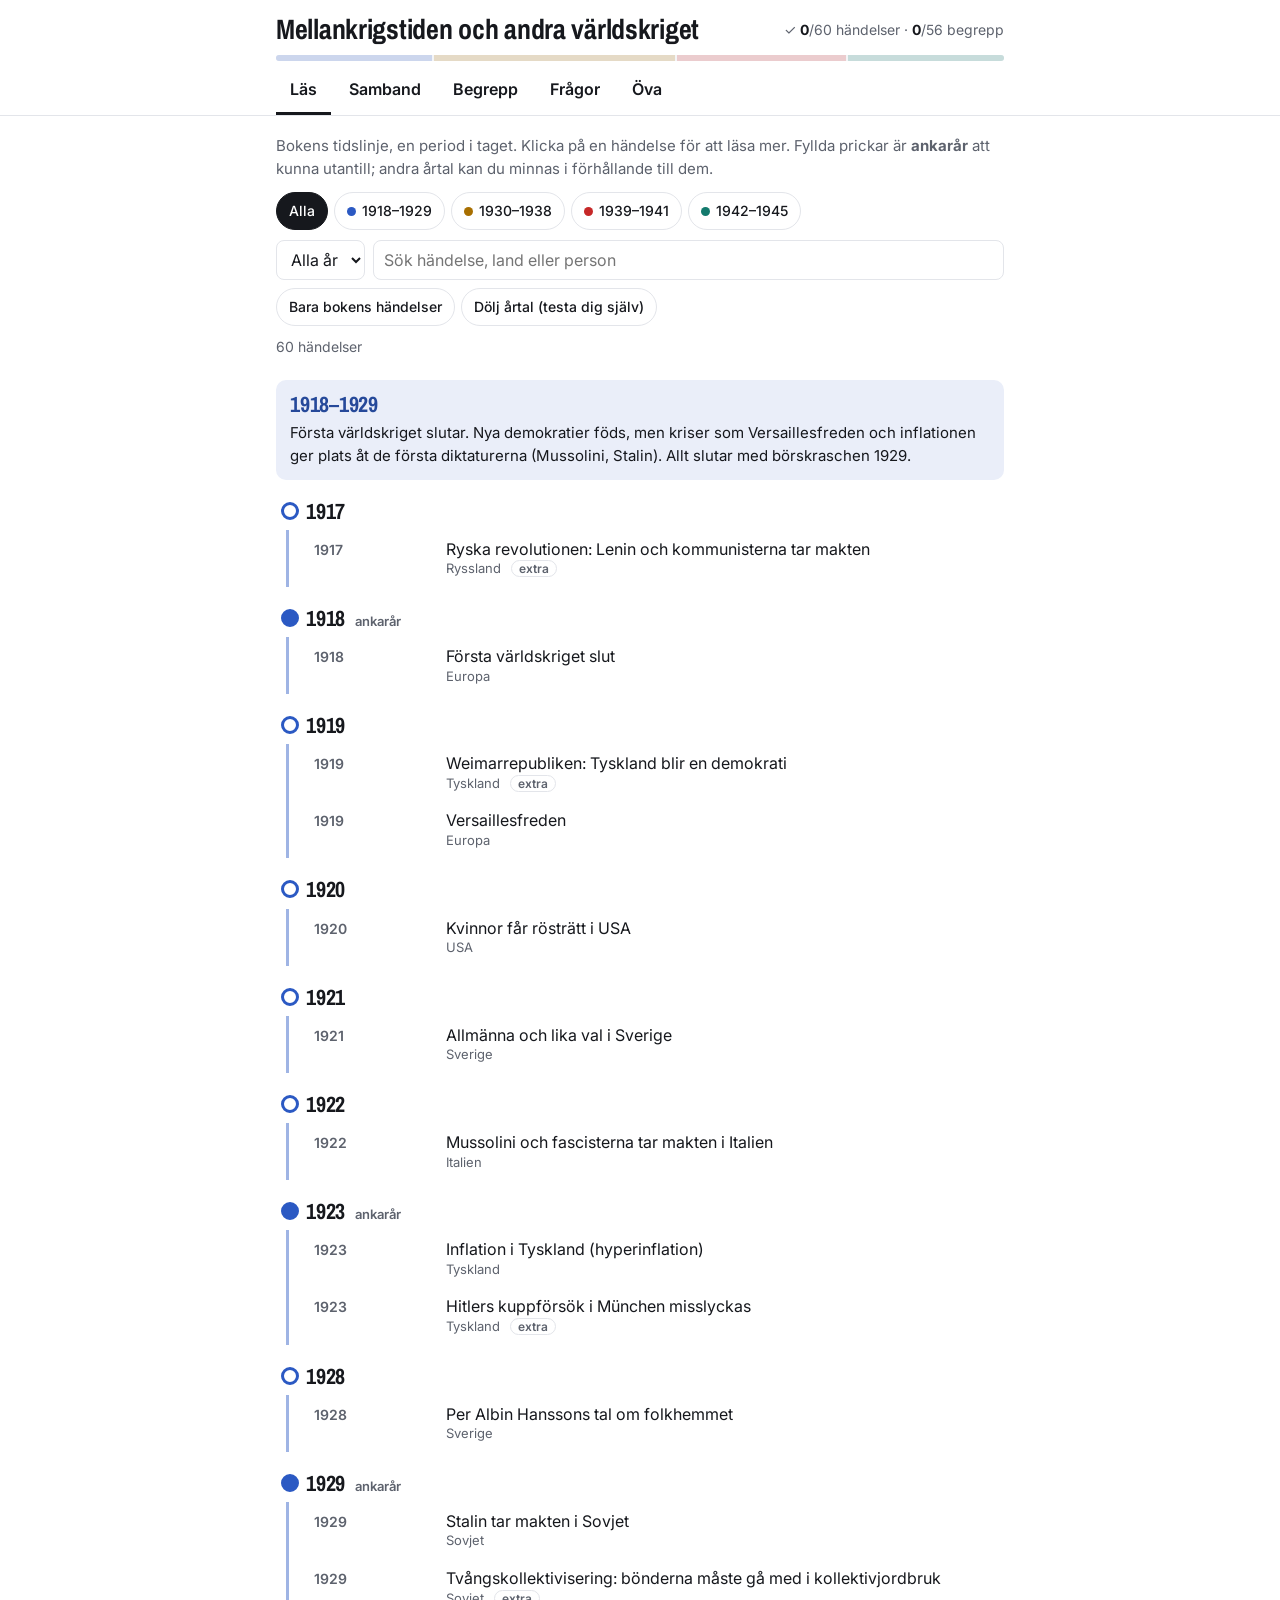
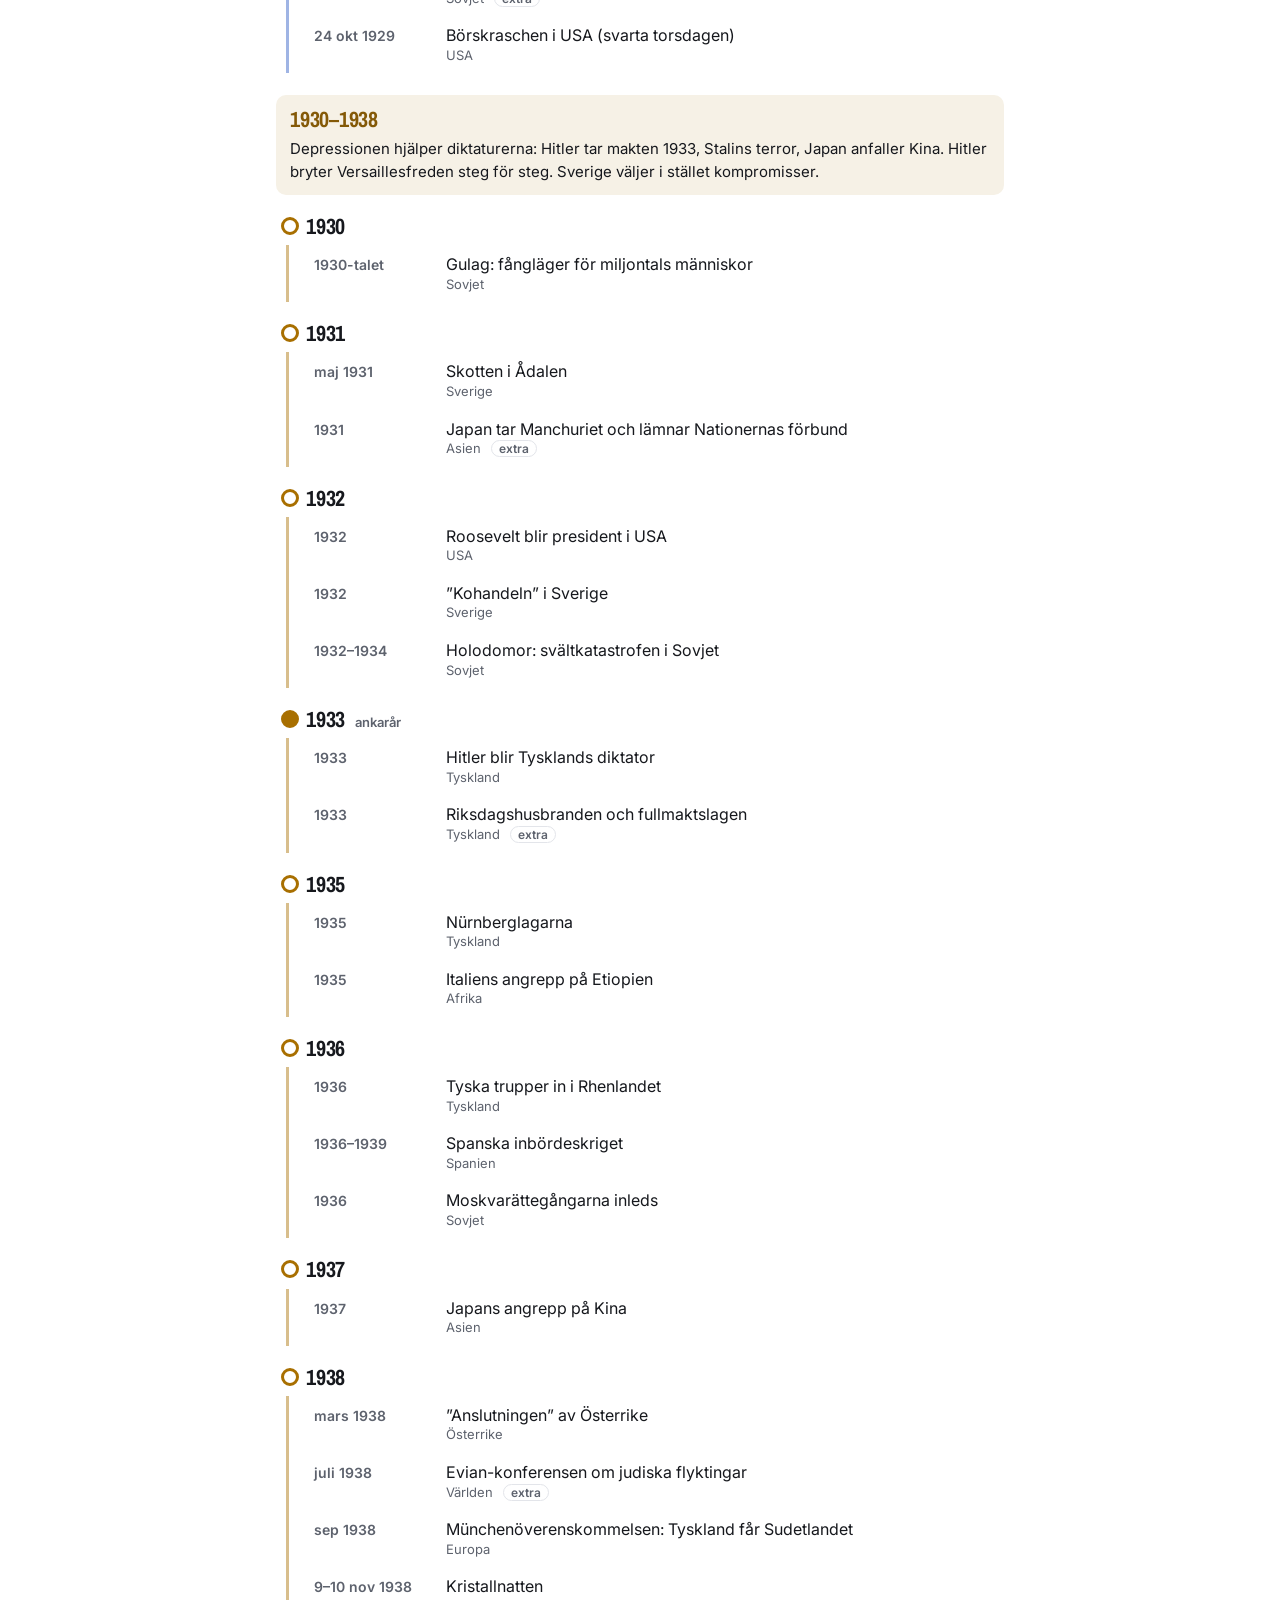
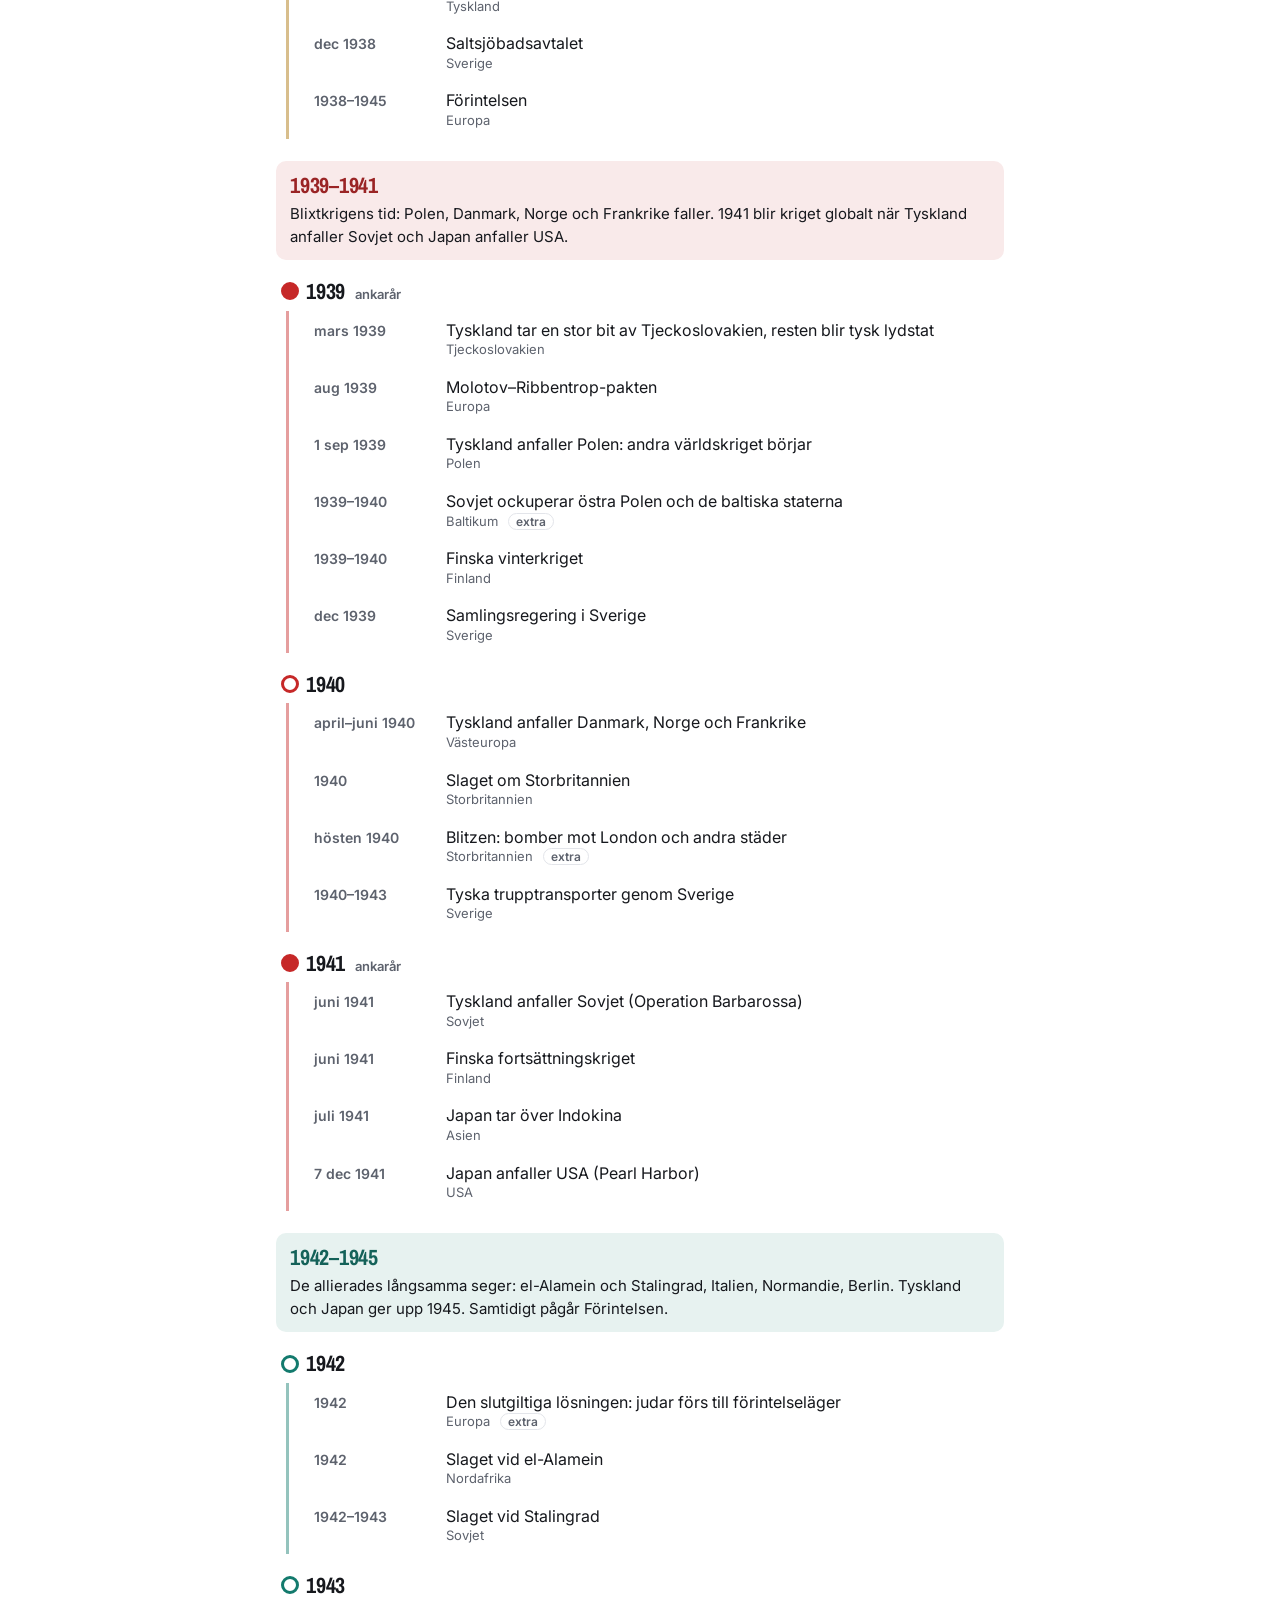
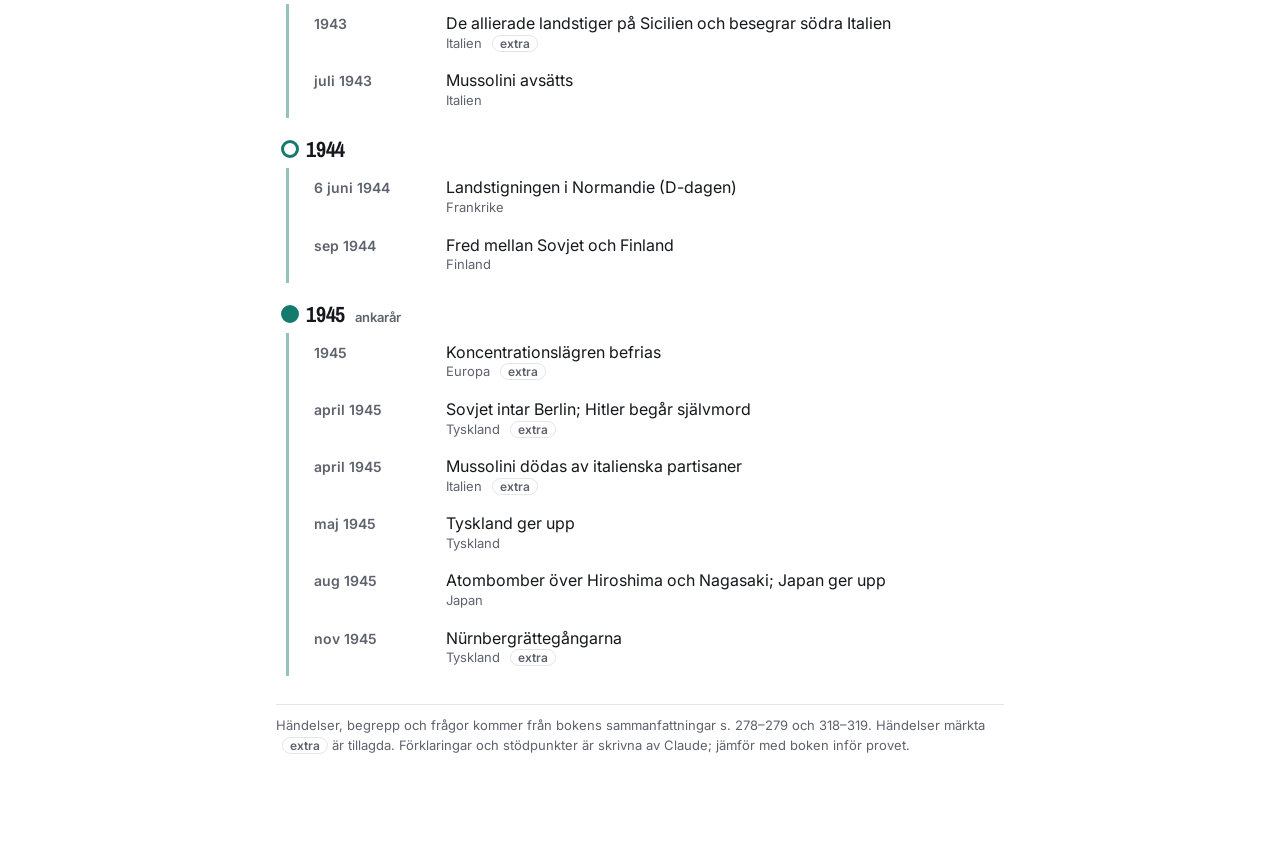
==== commit 2f06392c: "Rebuild study app from the textbook summary pages: timeline, terms, questions Co-Authored-By: Claude" ====
--- a/tidslinje.html
+++ b/tidslinje.html
@@ -9,14 +9,14 @@
 <style>
 /* VOICE calm, encouraging study app for a history test
    IDEA a revision kit: read the chronology, see the chains of cause and effect, drill with flashcards
-   PICTURE the vertical era-coloured timeline, the cause chains drawn as linked steps, and one big quiz card
+   PICTURE the vertical era-coloured timeline, cause chains as linked steps, term cards and one big quiz card
    COLOUR white ground, ink, era colours blue, ochre, red, teal; green and red only for right and wrong
    TYPE Archivo Narrow for years and headings + Inter for text
    LAYOUT one 760px column; tabs in the header on desktop, a bottom tab bar on phones */
 :root{color-scheme:light dark;--bg:light-dark(#ffffff,#111317);--ink:light-dark(#16181d,#eceef2);--mute:light-dark(#5d626d,#a3a8b3);--line:light-dark(#e3e5ea,#2b2e36);--panel:light-dark(#f4f5f7,#1b1e24);--ok:light-dark(#137a3e,#5ad48c);--bad:light-dark(#c62828,#ff7a72);--p0:light-dark(#2b59c3,#7ea2ff);--p1:light-dark(#a86f00,#f0b93a);--p2:light-dark(#c62828,#ff7a72);--p3:light-dark(#137a6d,#4fd1bd)}
 :root[data-theme=light]{color-scheme:light}:root[data-theme=dark]{color-scheme:dark}
 *{box-sizing:border-box;min-width:0}
-html,body{margin:0}
+html,body{margin:0;overflow-x:clip}
 body{background:var(--bg);color:var(--ink);font:16px/1.55 Inter,system-ui,sans-serif;overflow-x:clip}
 h1,h2,h3,.yr,.q,.big{font-family:"Archivo Narrow",Inter,sans-serif;letter-spacing:-.01em}
 .wrap{max-width:760px;margin:0 auto;padding:0 16px 96px}
@@ -143,61 +143,164 @@
 .note{font-size:13px;color:var(--mute);margin-top:28px;border-top:1px solid var(--line);padding-top:10px}
 @media(max-width:600px){.ev>button{grid-template-columns:minmax(0,1fr) auto}.ev .d{grid-column:1/-1;font-size:13px;margin-bottom:-2px}.ev .x{padding-left:8px}.opts .btn{font-size:18px}.kbd{display:none}.stat .lg{display:none}}
 @media(prefers-reduced-motion:no-preference){.qcard.new{animation:in .18s ease-out}@keyframes in{from{opacity:0;transform:translateY(6px)}}}
+
+.tcard{all:unset;box-sizing:border-box;overflow-wrap:anywhere;cursor:pointer;display:block;width:100%;padding:12px 14px;border:1px solid var(--line);border-radius:10px;margin-bottom:8px}
+.tcard:hover{border-color:var(--ink)}
+.tcard:focus-visible{outline:2px solid var(--p0)}
+.tcard b{font-size:17px;display:flex;justify-content:space-between;gap:8px}
+.tcard span{display:block;margin-top:4px;font-size:15px}
+.hidedef .tcard:not(.rev) span{filter:blur(6px);user-select:none}
+.tgrid{display:grid;grid-template-columns:repeat(2,minmax(0,1fr));gap:0 10px}
+.qitem{border:1px solid var(--line);border-radius:12px;padding:14px 16px;margin-bottom:10px}
+.qitem h3{font-family:Inter,sans-serif;font-size:16px;font-weight:600;line-height:1.4;margin:0 0 10px;letter-spacing:0;display:flex;gap:10px}
+.qitem h3 .nr{flex:none;width:26px;height:26px;border-radius:50%;background:var(--panel);display:grid;place-items:center;font-size:13px}
+.qitem ul{margin:8px 0 10px;padding-left:20px}
+.qitem li{margin-bottom:4px}
+.qitem .acts{display:flex;gap:8px;flex-wrap:wrap}
+.qitem .btn{min-height:38px;font-size:14px}
+.qitem.done{border-color:var(--ok)}
+.tag{font-size:12px;font-weight:600;color:var(--mute);border:1px solid var(--line);border-radius:99px;padding:0 7px;margin-left:6px;white-space:nowrap}
+@media(max-width:600px){.tgrid{grid-template-columns:1fr}nav button{font-size:14px;padding:12px 0 14px}}
 </style>
 </head>
 <body>
 <header><div class="hd">
-  <div class="hrow"><h1>Mellankrigstiden och andra världskriget</h1><div class="stat"><b id="known">0</b>/<span id="tot"></span> kan<span class="lg"> · ★ <b id="kk">0</b>/<span id="kt"></span></span></div></div>
+  <div class="hrow"><h1>Mellankrigstiden och andra världskriget</h1><div class="stat"><span title="Händelser du kan">✓ <b id="known">0</b>/<span id="tot"></span></span><span class="lg"> händelser · <b id="tk">0</b>/<span id="tt"></span> begrepp</span></div></div>
   <div class="prog" id="prog"></div>
   <nav role="tablist">
     <button role="tab" data-v="las">Läs</button>
     <button role="tab" data-v="samband">Samband</button>
+    <button role="tab" data-v="begrepp">Begrepp</button>
+    <button role="tab" data-v="fragor">Frågor</button>
     <button role="tab" data-v="ova">Öva <span class="badge" id="due" hidden></span></button>
   </nav>
 </div></header>
 <div class="wrap" id="app"></div>
 <script>
 {
-const E=[{"d":"1787","c":"USA","t":"USA:s grundlag: bara män får rösta","s":"Bakgrund och 1918–1929","y0":1787,"y1":1787,"x":"USA:s författning skrevs 1787. Den bestämde inte själv vem som fick rösta, det överläts till delstaterna, och i praktiken var det nästan bara vita män, ofta med egendom, som fick rösta."},{"d":"1800-talet","c":"USA","t":"Suffragetterna kämpar för kvinnlig rösträtt","s":"Bakgrund och 1918–1929","y0":1800,"y1":1899,"x":"Under 1800-talet växte rörelsen för kvinnors rösträtt i USA. Ett känt startskott var mötet i Seneca Falls 1848. Kvinnorna demonstrerade, skrev petitioner och krävde samma politiska rättigheter som män."},{"d":"1910-talet","c":"USA","t":"Henry Fords fabrik börjar använda löpande band","s":"Bakgrund och 1918–1929","y0":1910,"y1":1919,"x":"Henry Ford började tillverka T-Forden 1908 och införde 1913 det löpande bandet. Varje arbetare gjorde bara ett moment, vilket gjorde bilarna mycket billigare att producera. Massproduktion blev en symbol för det moderna USA."},{"d":"1910-talet","c":"Japan","t":"Japan erövrar Korea","s":"Bakgrund och 1918–1929","y0":1910,"y1":1919,"x":"Japan ockuperade Korea 1910 och gjorde landet till en koloni som styrdes hårt fram till 1945. Det visar att Japan redan tidigt ville bli en stormakt med ett eget imperium i Asien."},{"d":"1917","c":"Ryssland","t":"Ryska revolutionen; kommunistpartiet med Lenin tar makten","s":"Bakgrund och 1918–1929","y0":1917,"y1":1917,"x":"1917 kom två revolutioner i Ryssland. I februari störtades tsaren och i oktober tog bolsjevikerna (kommunisterna) under Lenin makten. Det ledde till inbördeskrig och till att Sovjetunionen bildades 1922."},{"d":"maj 1918","c":"Tyskland","t":"Marie Juchacz talar på ett politiskt möte i Berlin","s":"Bakgrund och 1918–1929","y0":1918,"y1":1918,"x":"Marie Juchacz var socialdemokratisk politiker och kämpade för kvinnors rättigheter och sociala reformer. Hennes tal och texter används i boken som källa till hur kvinnor tog plats i politiken i slutet av kriget."},{"d":"1918","c":"Europa","t":"Första världskriget tar slut","s":"Bakgrund och 1918–1929","y0":1918,"y1":1918,"x":"Den 11 november 1918 skrevs vapenstilleståndet under och striderna i första världskriget upphörde. Kejsaren i Tyskland hade abdikerat två dagar tidigare. Omkring 17 miljoner människor hade dött i kriget."},{"d":"jan 1919","c":"Tyskland","t":"Politiker samlas i Weimar och inför demokrati: Weimarrepubliken","s":"Bakgrund och 1918–1929","y0":1919,"y1":1919,"x":"Efter kejsarens fall valdes en nationalförsamling som samlades i den lugna staden Weimar, eftersom Berlin var oroligt. Där skrevs en demokratisk författning med allmän rösträtt för både kvinnor och män. Republiken kallas Weimarrepubliken."},{"d":"19 jan 1919","c":"Tyskland","t":"Marie Juchacz håller det första talet av en kvinna i en tysk riksdag","s":"Bakgrund och 1918–1929","y0":1919,"y1":1919,"x":"Den 19 januari 1919 fick tyska kvinnor rösta i ett riksdagsval för första gången. Marie Juchacz valdes in och höll som första kvinna ett tal i den tyska nationalförsamlingen (själva talet hölls i februari 1919). Hon inledde med ”Mina herrar och damer”."},{"d":"1919","c":"Europa","t":"Versaillesfreden; Tyskland ska betala krigsskadestånd","s":"Bakgrund och 1918–1929","y0":1919,"y1":1919,"x":"Freden i Versailles 1919 gav Tyskland skulden för kriget. Tyskland förlorade mark och alla kolonier, fick bara ha en liten armé på 100 000 man och skulle betala stora krigsskadestånd. Många tyskar kände sig förödmjukade."},{"d":"1919–1920-talet","c":"Tyskland","t":"Dolkstötslegenden sprids; politiskt våld och politiska mord","s":"Bakgrund och 1918–1929","y0":1919,"y1":1929,"x":"Dolkstötslegenden var påståendet att den tyska armén inte förlorat kriget utan blivit ”dolkad i ryggen” av socialister, demokrater och judar på hemmaplan. Lögnen spreds av högern och ledde till hat mot republiken, politiskt våld och mord på politiker."},{"d":"1919–1922","c":"Italien","t":"Kris: miljontals strejkar, arbetare tar över fabriker och storjordbruk","s":"Bakgrund och 1918–1929","y0":1919,"y1":1922,"x":"Efter kriget var Italien i kris: arbetslöshet, inflation och besvikelse över freden. Åren 1919–1920 kallas ”de röda åren” då arbetare strejkade och ockuperade fabriker. Många i medelklassen blev rädda för en kommunistisk revolution, vilket gynnade fascisterna."},{"d":"1920","c":"USA","t":"Kvinnor får rösträtt i alla val","s":"Bakgrund och 1918–1929","y0":1920,"y1":1920,"x":"Genom det 19:e tillägget till författningen 1920 fick amerikanska kvinnor rösträtt i alla val. Det var en seger för den långa rösträttsrörelsen."},{"d":"1920-talet","c":"USA","t":"\"Det glada 20-talet\": antalet bilar ökar från 6 till 26 miljoner, el i de flesta hem","s":"Bakgrund och 1918–1929","y0":1920,"y1":1929,"x":"1920-talet kallas ”det glada 20-talet” i USA. Bilen, elektriciteten, radion och jazzen förändrade vardagen. Allt fler köpte varor på avbetalning och konsumtionssamhället växte fram."},{"d":"1920-talet","c":"USA","t":"Jordbrukskris: överproduktion, bönderna får sämre ekonomi; Ku Klux Klan växer i sydstaterna","s":"Bakgrund och 1918–1929","y0":1920,"y1":1929,"x":"Alla fick inte del av välståndet. Bönderna producerade mer än de kunde sälja, priserna föll och många blev skuldsatta. Samtidigt växte Ku Klux Klan, som förföljde svarta, judar, katoliker och invandrare."},{"d":"1920-talet","c":"Sovjet","t":"Privata jordbruk och företag tillåts; utbildningskampanjer och kampanjer mot religionen","s":"Bakgrund och 1918–1929","y0":1920,"y1":1929,"x":"Efter inbördeskriget införde Lenin NEP (den nya ekonomiska politiken) 1921. Bönder och småföretagare fick sälja varor privat igen för att få igång ekonomin. Samtidigt drev staten kampanjer för att lära folket läsa och mot kyrkan."},{"d":"1920-talet","c":"Europa","t":"Allt fler länder blir demokratier med allmän och lika rösträtt","s":"Bakgrund och 1918–1929","y0":1920,"y1":1929,"x":"Efter första världskriget blev många länder i Europa demokratier, ofta med allmän och lika rösträtt för både män och kvinnor. Men flera av demokratierna var unga och svaga."},{"d":"sommaren 1922","c":"Tyskland","t":"Inflationen blir en hyperinflation","s":"Bakgrund och 1918–1929","y0":1922,"y1":1922,"x":"Tyskland tryckte pengar för att betala skulder och skadestånd. Sommaren 1922 skenade priserna så snabbt att det blev hyperinflation, där pengarna förlorade värde från dag till dag."},{"d":"1922","c":"Italien","t":"Mussolini tar makten genom en statskupp","s":"Bakgrund och 1918–1929","y0":1922,"y1":1922,"x":"I oktober 1922 organiserade Mussolini ”marschen mot Rom” med tusentals fascistiska svartskjortor. Kungen vågade inte stoppa dem utan utsåg Mussolini till regeringschef. Det räknas som en statskupp."},{"d":"1923","c":"Tyskland","t":"Hyperinflationen är som värst; sparpengar blir värdelösa","s":"Bakgrund och 1918–1929","y0":1923,"y1":1923,"x":"1923 ockuperade Frankrike Ruhrområdet och inflationen nådde sin topp: i november kostade en dollar omkring 4 200 miljarder mark. Människors sparpengar blev värdelösa och medelklassen förlorade förtroendet för republiken."},{"d":"1923","c":"Tyskland","t":"Hitler försöker göra en statskupp, men den misslyckas; han döms till fängelse och skriver Mein Kampf","s":"Bakgrund och 1918–1929","y0":1923,"y1":1923,"x":"I november 1923 försökte Hitler och nazisterna ta makten i München (ölkällarkuppen). Kuppen slogs ner och Hitler dömdes till fängelse. Där skrev han Mein Kampf, med sina idéer om ras, judehat och ”livsrum” i öst."},{"d":"1924","c":"Sovjet","t":"Lenin dör; efter en maktkamp blir Stalin ny ledare","s":"Bakgrund och 1918–1929","y0":1924,"y1":1924,"x":"Lenin dog i januari 1924. Efter en maktkamp, bland annat mot Trotskij, blev Stalin Sovjetunionens ensamme ledare i slutet av 1920-talet."},{"d":"1925","c":"USA","t":"En T-Ford kostar 300 dollar, så även industriarbetare har råd","s":"Bakgrund och 1918–1929","y0":1925,"y1":1925,"x":"Tack vare massproduktion sjönk priset på T-Forden kraftigt. Även vanliga industriarbetare kunde köpa en bil, vilket förändrade livet i USA."},{"d":"1925","c":"Italien","t":"Alla partier utom fascisterna förbjuds; Mussolini blir \"Il Duce\"","s":"Bakgrund och 1918–1929","y0":1925,"y1":1925,"x":"Efter mordet på socialisten Matteotti 1924 gjorde Mussolini Italien till en diktatur. Alla andra partier förbjöds, pressen censurerades och han kallades ”Il Duce”, ledaren."},{"d":"mitten av 1920-talet","c":"Tyskland","t":"De lugna åren: ekonomin förbättras, lån från USA; Berlin blir Europas nöjeshuvudstad","s":"Bakgrund och 1918–1929","y0":1924,"y1":1926,"x":"Med en ny valuta och lån från USA (Dawesplanen 1924) blev ekonomin bättre. Åren 1924–1929 kallas de gyllene eller lugna åren. Berlin blev känt för nöjesliv, konst och film."},{"d":"mitten av 1920-talet","c":"USA","t":"Aktiepriserna på börsen stiger snabbt","s":"Bakgrund och 1918–1929","y0":1924,"y1":1926,"x":"Många amerikaner köpte aktier, ofta med lånade pengar, och priserna på börsen steg snabbt. Det skapade en spekulationsbubbla."},{"d":"1928","c":"Tyskland","t":"Nazistpartiet får bara 2,6 % av rösterna i riksdagsvalet","s":"Bakgrund och 1918–1929","y0":1928,"y1":1928,"x":"I valet 1928 gick det bra för Tyskland och nazisterna fick bara 2,6 procent av rösterna. De var då ett litet extremistparti."},{"d":"1929","c":"Sovjet","t":"Stalin bestämmer att alla bönder måste gå med i kollektivjordbruk; kampanj mot kulakerna","s":"Bakgrund och 1918–1929","y0":1929,"y1":1929,"x":"Stalin tvingade bönderna att gå samman i stora kollektivjordbruk (kolchoser). De mer välbärgade bönderna, kulakerna, utpekades som fiender och dödades eller deporterades till arbetsläger."},{"d":"sommaren 1929","c":"USA","t":"Industriföretag får problem med försäljningen: överproduktion","s":"Bakgrund och 1918–1929","y0":1929,"y1":1929,"x":"Fabrikerna tillverkade mer än folk kunde köpa och lagren växte. Det var ett tecken på att högkonjunkturen var på väg att ta slut."},{"d":"24 okt 1929","c":"USA","t":"Svarta torsdagen: börskraschen på Wall Street","s":"Bakgrund och 1918–1929","y0":1929,"y1":1929,"x":"Torsdagen den 24 oktober 1929 föll aktiekurserna kraftigt på Wall Street i New York, och kraschen fortsatte de följande dagarna. Banker och företag gick i konkurs och den stora depressionen spred sig över världen."},{"d":"1930","c":"Tyskland","t":"Nazisterna får 18 % av rösterna","s":"1930–1938","y0":1930,"y1":1930,"x":"Depressionen slog hårt mot Tyskland eftersom landet var beroende av lån från USA. Arbetslösheten steg och i valet 1930 fick nazisterna 18 procent av rösterna."},{"d":"1930-talet","c":"Sovjet","t":"Femårsplaner och planekonomi; satsning på tung industri","s":"1930–1938","y0":1930,"y1":1939,"x":"Stalin införde femårsplaner där staten bestämde vad som skulle produceras. Han satsade på tung industri som stål, kol och maskiner. Industrin växte snabbt, men till ett högt pris i form av tvångsarbete och nöd."},{"d":"1931","c":"Asien","t":"Japan tar Manchuriet i norra Kina och lämnar Nationernas förbund","s":"1930–1938","y0":1931,"y1":1931,"x":"1931 ockuperade Japan Manchuriet i norra Kina och gjorde det till lydstaten Manchukuo. När Nationernas förbund kritiserade Japan lämnade landet förbundet. Det visade hur svagt NF var."},{"d":"1932","c":"USA","t":"13 miljoner arbetslösa; Roosevelt väljs till president och startar New Deal","s":"1930–1938","y0":1932,"y1":1932,"x":"Under depressionen var omkring 13 miljoner amerikaner arbetslösa. Franklin D. Roosevelt vann valet 1932 och lovade en ”New Deal”: staten satsade på offentliga arbeten, stöd till bönder och senare pensioner och socialförsäkringar."},{"d":"1932","c":"Tyskland","t":"Sex miljoner arbetslösa; hösten 1932 blir nazisterna största parti med 33 %","s":"1930–1938","y0":1932,"y1":1932,"x":"I Tyskland var sex miljoner arbetslösa. Nazisterna lovade arbete och ett starkt Tyskland och blev största parti 1932. I valet i november fick de 33 procent."},{"d":"1932–1934","c":"Sovjet","t":"Holodomor, den stora svälten i Ukraina","s":"1930–1938","y0":1932,"y1":1934,"x":"Tvångskollektiviseringen och stora krav på spannmål ledde till svält i Ukraina. Miljontals människor dog. Ukrainarna kallar svälten Holodomor, ”död genom svält”."},{"d":"jan 1933","c":"Tyskland","t":"Hitler blir regeringschef","s":"1930–1938","y0":1933,"y1":1933,"x":"Den 30 januari 1933 utnämnde president Hindenburg Hitler till rikskansler (regeringschef). Konservativa politiker trodde att de skulle kunna kontrollera honom."},{"d":"1933","c":"Tyskland","t":"Riksdagshusbranden; kommunistpartiet förbjuds; fullmaktslagen ger nazisterna all makt","s":"1930–1938","y0":1933,"y1":1933,"x":"I februari 1933 brann riksdagshuset. Nazisterna skyllde på kommunisterna och förbjöd partiet. I mars antogs fullmaktslagen som gav regeringen rätt att stifta lagar utan riksdagen."},{"d":"våren 1933","c":"Tyskland","t":"De första koncentrationslägren öppnas, bland dem Dachau; judar med statlig tjänst avskedas","s":"1930–1938","y0":1933,"y1":1933,"x":"De första koncentrationslägren, till exempel Dachau, öppnades för politiska motståndare. Judar som var statligt anställda avskedades och nazisterna uppmanade till bojkott av judiska affärer."},{"d":"juli 1933","c":"Tyskland","t":"Alla partier utom nazistpartiet förbjuds; Tyskland är en diktatur","s":"1930–1938","y0":1933,"y1":1933,"x":"I juli 1933 förbjöds alla partier utom nazistpartiet. Fackföreningar hade redan krossats och pressen censurerades. Tyskland var nu en diktatur med Hitler som ledare."},{"d":"1934","c":"Tyskland","t":"Leni Riefenstahl filmar partidagarna i Nürnberg","s":"1930–1938","y0":1934,"y1":1934,"x":"Leni Riefenstahl gjorde propagandafilmen ”Viljans triumf” om nazisternas partidagar i Nürnberg 1934. Filmen visade Hitler som en nästan gudalik ledare och användes för att påverka folket."},{"d":"mitten av 1930-talet","c":"Sovjet","t":"Svälten minskar; industrin växer","s":"1930–1938","y0":1934,"y1":1936,"x":"Efter svältåren började läget förbättras och industrin fortsatte att växa. Men samtidigt började Stalin förfölja verkliga och inbillade fiender allt hårdare."},{"d":"1935","c":"Tyskland","t":"Nürnberglagarna: judar är inte längre medborgare","s":"1930–1938","y0":1935,"y1":1935,"x":"Nürnberglagarna 1935 gjorde att judar inte längre var tyska medborgare. Judar och icke-judar fick inte gifta sig med varandra. Lagarna byggde på nazisternas rasläran."},{"d":"1935","c":"Afrika","t":"Italien anfaller Etiopien (Abessinien) med bombflyg och stridsgas","s":"1930–1938","y0":1935,"y1":1935,"x":"Italien anföll Etiopien 1935 för att skapa ett imperium i Afrika. Italienarna använde bombflyg och giftgas mot civila. Nationernas förbund införde svaga sanktioner som inte stoppade kriget."},{"d":"maj 1935","c":"USA","t":"Ögonläkaren Martinez Santos kritiserar New Deal i en intervju","s":"1930–1938","y0":1935,"y1":1935,"x":"Ett exempel i boken på kritik mot New Deal. Kritiker menade att staten blev för stor och styrde för mycket, medan andra tyckte att reformerna inte gick tillräckligt långt."},{"d":"1936","c":"Tyskland","t":"Tyska trupper går in i Rhenlandet; allmän värnplikt och upprustning","s":"1930–1938","y0":1936,"y1":1936,"x":"Hitler bröt mot Versaillesfreden genom att återinföra värnplikten och rusta upp. 1936 skickade han trupper in i det demilitariserade Rhenlandet. Storbritannien och Frankrike reagerade inte."},{"d":"sommaren 1936","c":"Sovjet","t":"Den första Moskvarättegången; fler följer de närmaste åren","s":"1930–1938","y0":1936,"y1":1936,"x":"I Moskvarättegångarna anklagades gamla ledande kommunister för förräderi. De tvingades erkänna brott de inte begått och avrättades. Det var en del av den stora terrorn."},{"d":"1936","c":"Spanien","t":"Spanska inbördeskriget börjar; Franco gör uppror","s":"1930–1938","y0":1936,"y1":1936,"x":"I juli 1936 gjorde general Franco uppror mot den vänsterregering som vunnit valet. Tyskland och Italien hjälpte Franco, Sovjet hjälpte regeringssidan och frivilliga från många länder stred i de internationella brigaderna."},{"d":"okt–nov 1936","c":"USA","t":"Roosevelt håller tal i New York och väljs om","s":"1930–1938","y0":1936,"y1":1936,"x":"Roosevelt försvarade New Deal i ett känt tal i New York och vann presidentvalet 1936 med stor marginal. Det visade att många amerikaner stödde hans politik."},{"d":"1937","c":"Sovjet","t":"Stalin håller tal","s":"1930–1938","y0":1937,"y1":1937,"x":"Under den stora terrorn 1937–1938 talade Stalin om ”folkfiender” och spioner som måste rensas ut. Hundratusentals människor avrättades och miljontals skickades till arbetslägren i Gulag."},{"d":"april 1937","c":"Spanien","t":"Tyska flygplan bombar Guernica","s":"1930–1938","y0":1937,"y1":1937,"x":"Den 26 april 1937 bombade tyska flygplan i Kondorlegionen staden Guernica i Baskien. Många civila dödades. Picasso målade sin berömda tavla Guernica som en protest mot kriget."},{"d":"sommaren 1937","c":"Asien","t":"Japan anfaller Kina igen och tar Shanghai och Nanjing","s":"1930–1938","y0":1937,"y1":1937,"x":"Sommaren 1937 inledde Japan ett fullskaligt krig mot Kina. Japanerna tog storstäderna Shanghai och Nanjing efter hårda strider."},{"d":"1937","c":"Asien","t":"Nanjingmassakern (en vanlig uppgift är 300 000 döda)","s":"1930–1938","y0":1937,"y1":1937,"x":"När japanska soldater intog Nanjing i december 1937 mördade och våldtog de civila och fångar under flera veckor. En vanlig uppgift är omkring 300 000 döda."},{"d":"1937","c":"USA","t":"Ekonomin är på väg upp igen","s":"1930–1938","y0":1937,"y1":1937,"x":"Ekonomin i USA blev bättre, men en ny nedgång kom 1937–1938. Det var först med upprustningen inför kriget som arbetslösheten verkligen försvann."},{"d":"sommaren 1938","c":"USA","t":"Ekonomin är definitivt på uppgång","s":"1930–1938","y0":1938,"y1":1938,"x":"Under 1938 började ekonomin återhämta sig igen. Boken visar att New Deal och senare krigsproduktionen fick fart på ekonomin."},{"d":"mars 1938","c":"Österrike","t":"\"Anslutningen\": tyska trupper tar Österrike","s":"1930–1938","y0":1938,"y1":1938,"x":"I mars 1938 marscherade tyska trupper in i Österrike, som anslöts till Tyskland (Anschluss). Många österrikare jublade och en folkomröstning efteråt gav nästan 100 procent ja."},{"d":"juli 1938","c":"Världen","t":"Evian-konferensen om judiska flyktingar blir ett fiasko","s":"1930–1938","y0":1938,"y1":1938,"x":"32 länder träffades i Evian i Frankrike för att diskutera de judiska flyktingarna från Tyskland och Österrike. Nästan inget land ville ta emot fler flyktingar, så konferensen blev ett misslyckande."},{"d":"sep 1938","c":"Europa","t":"Münchenöverenskommelsen: Tyskland får Sudetlandet","s":"1930–1938","y0":1938,"y1":1938,"x":"I München gick Storbritannien och Frankrike med på att Tyskland fick ta Sudetlandet från Tjeckoslovakien. Tjeckoslovakien var inte inbjudet. Chamberlain trodde att han räddat freden, så kallad eftergiftspolitik."},{"d":"9–10 nov 1938","c":"Tyskland","t":"Kristallnatten (Novemberpogromen)","s":"1930–1938","y0":1938,"y1":1938,"x":"Natten mellan 9 och 10 november 1938 attackerade nazister judar i hela Tyskland. Synagogor brändes, butiker förstördes, minst 90 judar dödades och omkring 30 000 judiska män skickades till koncentrationsläger."},{"d":"slutet av 1930-talet","c":"Europa","t":"Bara 13 länder i Europa är demokratier","s":"1930–1938","y0":1937,"y1":1939,"x":"Många av de nya demokratierna från 1920-talet hade blivit diktaturer. I slutet av 1930-talet fanns bara 13 demokratier kvar i Europa."},{"d":"mars 1939","c":"Tjeckoslovakien","t":"Hitler bryter Münchenöverenskommelsen och tar hela landet","s":"1939–1941","y0":1939,"y1":1939,"x":"I mars 1939 ockuperade Tyskland resten av Tjeckoslovakien. Det visade att Hitler inte bara ville samla tysktalande områden och att eftergiftspolitiken hade misslyckats."},{"d":"våren 1939","c":"Europa","t":"Storbritannien och Frankrike lovar att hjälpa Polen","s":"1939–1941","y0":1939,"y1":1939,"x":"Efter ockupationen av Tjeckoslovakien lovade Storbritannien och Frankrike att försvara Polen om landet blev anfallet. Det var nästa land Hitler hade krav på."},{"d":"1939","c":"Spanien","t":"Franco vinner inbördeskriget och blir \"El Caudillo\"","s":"1939–1941","y0":1939,"y1":1939,"x":"Franco vann inbördeskriget i april 1939 och blev diktator med titeln ”El Caudillo”, ledaren. Han styrde Spanien ända till sin död 1975."},{"d":"23 aug 1939","c":"Europa","t":"Molotov–Ribbentrop-pakten mellan Tyskland och Sovjet","s":"1939–1941","y0":1939,"y1":1939,"x":"Nazityskland och det kommunistiska Sovjet slöt en icke-angreppspakt. I ett hemligt tillägg delade de upp Östeuropa mellan sig. Pakten gjorde det möjligt för Hitler att anfalla Polen."},{"d":"1 sep 1939","c":"Polen","t":"Tyskland anfaller Polen; andra världskriget börjar","s":"1939–1941","y0":1939,"y1":1939,"x":"Den 1 september 1939 anföll Tyskland Polen med blixtkrig: snabba anfall med stridsvagnar och flyg. Det räknas som början på andra världskriget i Europa."},{"d":"3 sep 1939","c":"Europa","t":"Storbritannien och Frankrike förklarar krig mot Tyskland","s":"1939–1941","y0":1939,"y1":1939,"x":"Två dagar efter anfallet på Polen förklarade Storbritannien och Frankrike krig mot Tyskland. De kunde dock inte hjälpa Polen i praktiken, och på västfronten hände länge nästan ingenting."},{"d":"18 sep 1939","c":"Polen","t":"Sovjet går in i östra Polen; Polen ger upp och regeringen flyr till London","s":"1939–1941","y0":1939,"y1":1939,"x":"Enligt den hemliga delen av pakten gick Sovjet in i östra Polen (från den 17 september). Polen delades mellan Tyskland och Sovjet. Den polska regeringen bildade en exilregering, som från 1940 fanns i London."},{"d":"1939–1940","c":"Baltikum","t":"Sovjet tvingar Estland, Lettland och Litauen att ta emot baser; inom ett år är de ockuperade","s":"1939–1941","y0":1939,"y1":1940,"x":"Sovjet tvingade de baltiska länderna att låta sovjetiska trupper ha baser där. Sommaren 1940 ockuperades och annekterades Estland, Lettland och Litauen, och tiotusentals deporterades till Sibirien."},{"d":"slutet av nov 1939","c":"Finland","t":"Sovjet anfaller: finska vinterkriget börjar","s":"1939–1941","y0":1939,"y1":1939,"x":"Den 30 november 1939 anföll Sovjet Finland. Finnarna gjorde hårt motstånd i kylan och Sovjet fick stora förluster."},{"d":"mars 1940","c":"Finland","t":"Finland ber om fred och förlorar områden i öster","s":"1939–1941","y0":1940,"y1":1940,"x":"I mars 1940 slöts fred i Moskva. Finland behöll sin självständighet men fick lämna ifrån sig stora delar av Karelen."},{"d":"9 april 1940","c":"Danmark, Norge","t":"Tyskland anfaller; Danmark ockuperas utan strid, Blücher sänks i Oslofjorden","s":"1939–1941","y0":1940,"y1":1940,"x":"Den 9 april 1940 anföll Tyskland Danmark och Norge. Danmark gav upp samma dag. I Oslofjorden sänktes det tyska krigsfartyget Blücher, vilket gav den norska kungen och regeringen tid att fly från Oslo."},{"d":"11 april 1940","c":"Norge","t":"Kung Haakon och kronprins Olav flyr från Nybergsund","s":"1939–1941","y0":1940,"y1":1940,"x":"Tyskarna krävde att kungen skulle godkänna en ny regering. Kung Haakon vägrade och tyska flygplan bombade Nybergsund där han befann sig. Kungen och kronprinsen klarade sig och flydde vidare."},{"d":"april–juni 1940","c":"Norge","t":"Två månaders strider; kungen och regeringen flyr till London; Quisling hjälper tyskarna","s":"1939–1941","y0":1940,"y1":1940,"x":"Norge stred i två månader, bland annat vid Narvik. I juni flydde kungen och regeringen till London. Vidkun Quisling samarbetade med tyskarna och hans namn blev ett ord för förrädare."},{"d":"10 maj 1940","c":"Västeuropa","t":"Tyskland anfaller Nederländerna och Belgien och sedan Frankrike","s":"1939–1941","y0":1940,"y1":1940,"x":"Den 10 maj 1940 anföll Tyskland Nederländerna, Belgien och Luxemburg och sedan Frankrike. Tyska stridsvagnar tog sig genom Ardennerna och överraskade de allierade."},{"d":"maj 1940","c":"Storbritannien","t":"Chamberlain avgår; Churchill blir premiärminister","s":"1939–1941","y0":1940,"y1":1940,"x":"Den 10 maj 1940 avgick Neville Chamberlain, som stått för eftergiftspolitiken. Winston Churchill blev ny premiärminister och lovade att aldrig ge upp."},{"d":"13 maj 1940","c":"Storbritannien","t":"Churchills tal: \"blod, möda, tårar och svett\"","s":"1939–1941","y0":1940,"y1":1940,"x":"I sitt första tal som premiärminister sa Churchill att han inte hade något annat att erbjuda än ”blod, möda, tårar och svett”. Talet skulle ge britterna mod att fortsätta kriget."},{"d":"maj–juni 1940","c":"Frankrike","t":"Armén vid Dunkerque tar sig över till Storbritannien","s":"1939–1941","y0":1940,"y1":1940,"x":"Den brittiska armén och franska soldater blev inringade vid Dunkerque. Med krigsfartyg och hundratals små civila båtar räddades omkring 338 000 soldater över till Storbritannien."},{"d":"juni 1940","c":"Frankrike","t":"Frankrike besegras efter sex veckor; norra delen ockuperas, södra delen styrs av Vichyregimen","s":"1939–1941","y0":1940,"y1":1940,"x":"Efter bara sex veckor gav Frankrike upp i juni 1940. Norra Frankrike ockuperades av Tyskland och i söder styrde marskalk Pétain Vichyregimen, som samarbetade med tyskarna."},{"d":"juni 1940","c":"Italien","t":"Italien går in i kriget på Hitlers sida","s":"1939–1941","y0":1940,"y1":1940,"x":"När Frankrike nästan var besegrat förklarade Mussolini krig mot Frankrike och Storbritannien den 10 juni 1940. Italien ville få del av segern."},{"d":"1940","c":"Storbritannien","t":"Slaget om Storbritannien börjar med anfall mot flygplatser","s":"1939–1941","y0":1940,"y1":1940,"x":"Sommaren 1940 försökte det tyska flygvapnet slå ut det brittiska för att kunna invadera Storbritannien. Först anfölls flygplatser och radarstationer. Britterna hade radar och snabba jaktplan och höll stånd."},{"d":"20 aug 1940","c":"Storbritannien","t":"Churchills tacktal till piloterna: \"Aldrig i krigshistorien har så många…\"","s":"1939–1941","y0":1940,"y1":1940,"x":"Churchill hyllade de brittiska jaktpiloterna: ”Aldrig i krigshistorien har så många haft så få att tacka för så mycket.” Talet blev ett av krigets mest kända citat."},{"d":"hösten 1940","c":"Storbritannien","t":"Blitzen: bomber mot London och andra städer","s":"1939–1941","y0":1940,"y1":1940,"x":"När Tyskland inte vann i luften började de bomba London och andra städer, ofta nattetid. Bombningarna kallas Blitzen. Londonborna sov i skyddsrum och i tunnelbanan."},{"d":"29 sep 1940","c":"Asien","t":"Japan sluter en pakt med Italien och Tyskland","s":"1939–1941","y0":1940,"y1":1940,"x":"Japan, Tyskland och Italien slöt trepartspakten (undertecknad i Berlin i slutet av september 1940). De lovade att hjälpa varandra, och länderna kallades axelmakterna."},{"d":"hösten 1940","c":"Östeuropa","t":"Ungern, Bulgarien och Rumänien blir bundsförvanter till axelmakterna","s":"1939–1941","y0":1940,"y1":1940,"x":"Ungern, Rumänien och senare Bulgarien anslöt sig till axelmakterna. De hoppades vinna land eller skydd mot Sovjet."},{"d":"1940–1941","c":"Balkan, Nordafrika","t":"Italien anfaller men misslyckas; Tyskland erövrar Jugoslavien och Grekland","s":"1939–1941","y0":1940,"y1":1941,"x":"Italien anföll Grekland och brittiska Egypten men misslyckades. Tyskland fick hjälpa till och erövrade Jugoslavien och Grekland våren 1941."},{"d":"årsskiftet 1940–1941","c":"Europa","t":"Bara Storbritannien gör fortfarande motstånd mot Tyskland","s":"1939–1941","y0":1940,"y1":1941,"x":"Vid årsskiftet 1940–1941 var Storbritannien, med stöd från sitt imperium, det enda större landet i Europa som fortfarande stred mot Tyskland."},{"d":"1941","c":"Nordafrika","t":"Hårda strider mellan brittiska och tysk-italienska trupper börjar","s":"1939–1941","y0":1941,"y1":1941,"x":"Tyskland skickade Afrikakåren under general Rommel för att hjälpa italienarna. I Libyen och Egypten följde hårda strider om Suezkanalen och oljan i Mellanöstern."},{"d":"maj 1941","c":"Storbritannien","t":"Blitzen upphör; 40 000 döda i London","s":"1939–1941","y0":1941,"y1":1941,"x":"I maj 1941 slutade de stora bombningarna när Tyskland förberedde anfallet på Sovjet. Enligt boken hade 40 000 människor dött i London."},{"d":"juni 1941 (midsommar)","c":"Sovjet","t":"Operation Barbarossa: Tyskland anfaller Sovjet","s":"1939–1941","y0":1941,"y1":1941,"x":"Den 22 juni 1941 anföll Tyskland Sovjetunionen med omkring tre miljoner soldater. Hitler ville ha ”livsrum” och krossa kommunismen. Tyskarna nådde nästan Moskva men stoppades i december."},{"d":"1941","c":"Finland","t":"Fortsättningskriget: Finland strider som Tysklands \"medkrigförande\"","s":"1939–1941","y0":1941,"y1":1941,"x":"Finland gick med i kriget mot Sovjet för att ta tillbaka det som förlorats i vinterkriget. Finland kallade sig ”medkrigförande” och inte allierad med Tyskland."},{"d":"1941","c":"Sovjet","t":"Insatsgrupper börjar skjuta judar i massor","s":"1939–1941","y0":1941,"y1":1941,"x":"Bakom fronten i Sovjet sköt tyska insatsgrupper judar, kommunister och andra i stora massavrättningar. I Babij Jar utanför Kiev mördades över 33 000 judar på två dagar i september 1941."},{"d":"juli 1941","c":"Asien","t":"Japan tar Franska Indokina (Vietnam, Laos, Kambodja)","s":"1939–1941","y0":1941,"y1":1941,"x":"Japan tog Franska Indokina för att få råvaror och baser. USA svarade med att stoppa all export av olja till Japan."},{"d":"7 dec 1941","c":"USA","t":"Japan anfaller Pearl Harbor","s":"1939–1941","y0":1941,"y1":1941,"x":"Söndagen den 7 december 1941 anföll japanska flygplan den amerikanska flottbasen Pearl Harbor på Hawaii. Över 2 400 amerikaner dödades och flera slagskepp sänktes."},{"d":"8 dec 1941","c":"USA","t":"USA förklarar krig mot Japan; Japan anfaller mål i Sydostasien","s":"1939–1941","y0":1941,"y1":1941,"x":"Roosevelt kallade 7 december ”en dag som kommer att leva i vanära”. USA förklarade krig mot Japan, som samtidigt anföll Filippinerna, Malackahalvön och Hongkong."},{"d":"11 dec 1941","c":"USA","t":"Tyskland förklarar krig mot USA; de allierade (USA, Storbritannien, Sovjet) står mot axelmakterna","s":"1939–1941","y0":1941,"y1":1941,"x":"Hitler förklarade krig mot USA den 11 december. Nu var kriget ett världskrig: de allierade (USA, Storbritannien och Sovjet) mot axelmakterna (Tyskland, Italien och Japan)."},{"d":"början av 1942","c":"Världen","t":"Axelmakterna kontrollerar stora delar av världen; Japan hotar Australien och Indien","s":"1942–1946 och efter kriget","y0":1942,"y1":1942,"x":"I början av 1942 var axelmakterna som starkast. Japan hade tagit Singapore, Filippinerna och Nederländska Ostindien och hotade Australien och Indien."},{"d":"1942","c":"Europa","t":"Den slutgiltiga lösningen: judar förs med tåg till förintelseläger och mördas i gaskamrar","s":"1942–1946 och efter kriget","y0":1942,"y1":1942,"x":"Vid Wannseekonferensen i januari 1942 planerades hur alla Europas judar skulle mördas. Judar transporterades med tåg till förintelseläger som Treblinka, Sobibor och Auschwitz-Birkenau och gasades ihjäl."},{"d":"från 1942","c":"Tyskland","t":"Brittiska bombplan börjar bomba tyska städer","s":"1942–1946 och efter kriget","y0":1942,"y1":1945,"x":"Från 1942 bombade britterna, och senare även amerikanerna, tyska städer i stora flyganfall. Målet var att förstöra industrin och knäcka tyskarnas moral."},{"d":"sommaren 1942","c":"Polen","t":"SS-officeren Kurt Gerstein besöker förintelselägret Belzec","s":"1942–1946 och efter kriget","y0":1942,"y1":1942,"x":"Kurt Gerstein var SS-officer som såg en gasning i förintelselägret Belzec. Han berättade om det för en svensk diplomat och skrev senare en rapport, Gersteinrapporten, som är en viktig källa."},{"d":"1942","c":"Nordafrika","t":"Slaget vid el-Alamein: britterna stoppar tyskarna och tar sedan hela Nordafrika","s":"1942–1946 och efter kriget","y0":1942,"y1":1942,"x":"Vid el-Alamein i Egypten stoppade britterna under general Montgomery Rommels armé hösten 1942. Efter det drevs axelmakterna ut ur Nordafrika och gav upp i Tunisien i maj 1943."},{"d":"1942–1943","c":"Sovjet","t":"Slaget vid Stalingrad","s":"1942–1946 och efter kriget","y0":1942,"y1":1943,"x":"Slaget om Stalingrad pågick från augusti 1942 till februari 1943. Det var ett av krigets blodigaste slag, med strider om varje hus och gata."},{"d":"nov 1942","c":"Sovjet","t":"Sovjet går till motanfall vid Stalingrad","s":"1942–1946 och efter kriget","y0":1942,"y1":1942,"x":"I november 1942 gick Röda armén till motanfall och ringade in den tyska sjätte armén i Stalingrad."},{"d":"jan 1943","c":"Sovjet","t":"Tyska armén kapitulerar i Stalingrad, en vändpunkt i kriget","s":"1942–1946 och efter kriget","y0":1943,"y1":1943,"x":"Den inringade tyska armén gav upp i slutet av januari och början av februari 1943. Omkring 90 000 tyskar togs till fånga. Efter Stalingrad var Tyskland på reträtt i öst."},{"d":"29 jan 1943","c":"Polen","t":"SS-rapport från Auschwitz om krematorium II","s":"1942–1946 och efter kriget","y0":1943,"y1":1943,"x":"En SS-rapport från Auschwitz handlade om bygget av krematorium II med en gaskammare. Dokumentet är en källa som visar hur förintelsen planerades som en industriell process."},{"d":"1943","c":"Italien","t":"De allierade går från Nordafrika till Sicilien och vidare mot Rom","s":"1942–1946 och efter kriget","y0":1943,"y1":1943,"x":"Sommaren 1943 landsteg de allierade på Sicilien och gick sedan upp genom Italien. Striderna var hårda och Rom befriades först i juni 1944."},{"d":"sommaren 1943","c":"Tyskland","t":"Stora delar av Hamburg förstörs av bomber","s":"1942–1946 och efter kriget","y0":1943,"y1":1943,"x":"Sommaren 1943 bombade de allierade Hamburg. Bomberna orsakade en eldstorm och omkring 35 000–40 000 människor dog."},{"d":"1943","c":"Italien","t":"Mussolini avsätts och arresteras","s":"1942–1946 och efter kriget","y0":1943,"y1":1943,"x":"I juli 1943 avsattes Mussolini och greps på kungens order. Tyska fallskärmssoldater befriade honom senare och han fick leda en lydstat i norra Italien."},{"d":"hösten 1943","c":"Italien","t":"Italiens nya regering byter sida till de allierade","s":"1942–1946 och efter kriget","y0":1943,"y1":1943,"x":"Den nya italienska regeringen slöt vapenstillestånd med de allierade i september 1943 och förklarade sedan krig mot Tyskland. Tyskland ockuperade då norra och mellersta Italien."},{"d":"1 dec 1943","c":"Polen","t":"Rudolf Höss slutar övervaka avrättningarna i Auschwitz","s":"1942–1946 och efter kriget","y0":1943,"y1":1943,"x":"Rudolf Höss var kommendant i Auschwitz och ansvarade för mordet på över en miljon människor. I slutet av 1943 fick han en annan tjänst, men han återvände 1944 för att leda mordet på de ungerska judarna."},{"d":"1944","c":"Ungern","t":"Raoul Wallenberg räddar tusentals judar i Budapest med skyddspass","s":"1942–1946 och efter kriget","y0":1944,"y1":1944,"x":"Den svenske diplomaten Raoul Wallenberg kom till Budapest 1944. Han delade ut svenska skyddspass och ordnade skyddade hus, och räddade på så sätt tusentals judar."},{"d":"6 juni 1944","c":"Frankrike","t":"D-dagen: invasionen i Normandie","s":"1942–1946 och efter kriget","y0":1944,"y1":1944,"x":"Den 6 juni 1944 landsteg amerikanska, brittiska och kanadensiska trupper på Normandies stränder i norra Frankrike. Det var den största landstigningen i historien och öppnade en ny front i väst."},{"d":"juni 1944","c":"Polen","t":"Ungerska judar anländer med godståg till Auschwitz","s":"1942–1946 och efter kriget","y0":1944,"y1":1944,"x":"Våren och sommaren 1944 deporterades omkring 430 000 ungerska judar till Auschwitz. De flesta gasades ihjäl direkt när de kom fram."},{"d":"sommaren 1944","c":"Stilla havet","t":"USA tar övertaget till sjöss","s":"1942–1946 och efter kriget","y0":1944,"y1":1944,"x":"Efter segern vid Midway 1942 tog USA steg för steg övertaget i Stilla havet. Sommaren och hösten 1944 vann de stora sjöslag vid Filippinerna."},{"d":"slutet av sommaren 1944","c":"Frankrike","t":"Paris befrias; de Gaulle håller intåg","s":"1942–1946 och efter kriget","y0":1944,"y1":1944,"x":"Den 25 augusti 1944 befriades Paris. General de Gaulle, som lett det fria Frankrike från London, höll ett segerintåg."},{"d":"sep 1944","c":"Finland","t":"Eldupphöravtal med Sovjet; Finland måste köra ut tyskarna","s":"1942–1946 och efter kriget","y0":1944,"y1":1944,"x":"Finland slöt vapenstillestånd med Sovjet och fick lämna land i öster. Finland var tvunget att driva ut de tyska trupperna, vilket ledde till Lapplandskriget."},{"d":"hösten 1944","c":"Tyskland","t":"Allierade trupper går in i Tyskland från väster och öster; gasavrättningarna upphör","s":"1942–1946 och efter kriget","y0":1944,"y1":1944,"x":"Hösten 1944 nådde allierade trupper Tysklands gränser från både väst och öst. I november 1944 upphörde gasningarna i Auschwitz."},{"d":"vintern–våren 1945","c":"Europa","t":"Koncentrationslägren befrias","s":"1942–1946 och efter kriget","y0":1945,"y1":1945,"x":"När de allierade ryckte fram befriades lägren. Röda armén befriade Auschwitz den 27 januari 1945. Soldaterna hittade utmärglade fångar och massgravar."},{"d":"1945","c":"Tyskland","t":"Dresden bombas","s":"1942–1946 och efter kriget","y0":1945,"y1":1945,"x":"I februari 1945 bombade de allierade Dresden. Staden förstördes av en eldstorm och omkring 25 000 människor dog."},{"d":"1945","c":"Ungern","t":"Wallenberg grips av Sovjet","s":"1942–1946 och efter kriget","y0":1945,"y1":1945,"x":"I januari 1945 greps Raoul Wallenberg av sovjetiska soldater i Budapest och fördes till Moskva. Han kom aldrig tillbaka."},{"d":"våren 1945","c":"Stilla havet","t":"USA kan nu invadera Japan","s":"1942–1946 och efter kriget","y0":1945,"y1":1945,"x":"Efter stora och blodiga slag om öar som Iwo Jima och Okinawa var USA nära nog att kunna invadera Japans huvudöar."},{"d":"april 1945","c":"USA","t":"Roosevelt dör; Truman blir president","s":"1942–1946 och efter kriget","y0":1945,"y1":1945,"x":"Franklin D. Roosevelt dog den 12 april 1945. Vicepresident Harry S. Truman blev president och fick ta beslutet om atombomben."},{"d":"april 1945","c":"Tyskland","t":"Sovjet når Berlin; amerikanska och ryska trupper möts vid Elbe; Hitler begår självmord","s":"1942–1946 och efter kriget","y0":1945,"y1":1945,"x":"Röda armén anföll Berlin och amerikanska och sovjetiska soldater möttes vid floden Elbe. Den 30 april 1945 begick Hitler självmord i sin bunker i Berlin."},{"d":"1945","c":"Italien","t":"Mussolini avrättas av italienska antifascister","s":"1942–1946 och efter kriget","y0":1945,"y1":1945,"x":"I slutet av april 1945 greps Mussolini av italienska partisaner när han försökte fly. Han sköts och hans kropp hängdes upp i Milano."},{"d":"7–8 maj 1945","c":"Tyskland","t":"Tyskland kapitulerar; kriget i Europa är slut","s":"1942–1946 och efter kriget","y0":1945,"y1":1945,"x":"Tyskland kapitulerade villkorslöst den 7–8 maj 1945. Den 8 maj firas som dagen då kriget i Europa tog slut."},{"d":"sommaren 1945","c":"USA","t":"Första lyckade provsprängningen av en atombomb","s":"1942–1946 och efter kriget","y0":1945,"y1":1945,"x":"Den 16 juli 1945 provsprängde USA världens första atombomb i New Mexicos öken. Bomben hade utvecklats i det hemliga Manhattanprojektet."},{"d":"6 aug 1945","c":"Japan","t":"Atombomben över Hiroshima","s":"1942–1946 och efter kriget","y0":1945,"y1":1945,"x":"Den 6 augusti 1945 släppte USA en atombomb över Hiroshima. Omkring 70 000–80 000 människor dog direkt och många fler senare av skador och strålning."},{"d":"9 aug 1945","c":"Japan","t":"Atombomben över Nagasaki","s":"1942–1946 och efter kriget","y0":1945,"y1":1945,"x":"Den 9 augusti 1945 släpptes en andra atombomb över Nagasaki. Samma dag hade Sovjet förklarat krig mot Japan."},{"d":"15 aug 1945","c":"Japan","t":"Hirohito meddelar att Japan kapitulerat; andra världskriget är slut","s":"1942–1946 och efter kriget","y0":1945,"y1":1945,"x":"Kejsar Hirohito meddelade i radio att Japan gav upp. Kapitulationen skrevs under formellt den 2 september 1945. Andra världskriget var slut."},{"d":"efter 1945","c":"Europa","t":"Polens gränser ritas om; omkring tio miljoner tyskar drivs västerut","s":"1942–1946 och efter kriget","y0":1945,"y1":1950,"x":"Polen flyttades västerut: Sovjet tog östra Polen och Polen fick tyska områden i väster. Omkring tio miljoner tyskar fördrevs eller flydde från Öst- och Centraleuropa."},{"d":"nov 1945","c":"Tyskland","t":"Nürnbergrättegångarna börjar (pågår i nio månader)","s":"1942–1946 och efter kriget","y0":1945,"y1":1945,"x":"I Nürnberg ställdes nazistiska ledare inför en internationell domstol. De åtalades för bland annat brott mot freden, krigsförbrytelser och brott mot mänskligheten."},{"d":"15 april 1946","c":"–","t":"Förhör med Auschwitz lägerkommendant Rudolf Höss","s":"1942–1946 och efter kriget","y0":1946,"y1":1946,"x":"Rudolf Höss, kommendant i Auschwitz, förhördes och vittnade i Nürnberg i april 1946. Han beskrev lugnt hur lägret var organiserat för massmord. Han dömdes senare i Polen och hängdes i Auschwitz 1947."},{"d":"1 okt 1946","c":"Tyskland","t":"Domarna i Nürnberg: 12 dödsdomar, 7 fängelse, 3 frikanda","s":"1942–1946 och efter kriget","y0":1946,"y1":1946,"x":"Domstolen dömde 12 till döden, 7 till fängelse och frikände 3. Rättegångarna visade att även ledare kan ställas till svars för sina brott."},{"d":"okt 1946","c":"Tyskland","t":"De dödsdömda hängs; Göring tar livet av sig före avrättningen","s":"1942–1946 och efter kriget","y0":1946,"y1":1946,"x":"De dödsdömda hängdes i oktober 1946. Hermann Göring tog livet av sig med gift natten före avrättningen."},{"d":"efter kriget","c":"Norge, Japan","t":"Quisling döms till döden; ett tiotal japaner döms till döden","s":"1942–1946 och efter kriget","y0":1945,"y1":1948,"x":"Quisling dömdes för förräderi och avrättades i Norge 1945. I Tokyo hölls en rättegång mot Japans krigsledare, där flera dömdes till döden."},{"d":"1947","c":"Sovjet","t":"Wallenberg dör troligen i ett fängelse i Moskva","s":"1942–1946 och efter kriget","y0":1947,"y1":1947,"x":"Enligt Sovjet dog Wallenberg i ett fängelse i Moskva 1947. Vad som egentligen hände honom är fortfarande inte helt klarlagt."},{"d":"15 år efter kriget","c":"Argentina, Israel","t":"Adolf Eichmann grips, döms i Israel och hängs","s":"1942–1946 och efter kriget","y0":1960,"y1":1962,"x":"Adolf Eichmann organiserade transporterna av judar till lägren. Han flydde till Argentina men greps av israeliska agenter 1960. Han dömdes i Jerusalem och hängdes 1962."},{"d":"2008","c":"Polen","t":"Irena Sendler dör","s":"1942–1946 och efter kriget","y0":2008,"y1":2008,"x":"Irena Sendler var en polsk socialarbetare som smugglade ut omkring 2 500 judiska barn från Warszawas getto. Hon dog 2008, 98 år gammal."},{"d":"2000-talet","c":"Korea, Japan","t":"\"Tröstekvinnorna\" kämpar för en ursäkt från Japan","s":"1942–1946 och efter kriget","y0":2000,"y1":2026,"x":"Under kriget tvingade japanska armén tiotusentals kvinnor, många från Korea, till sexslaveri. De kallades ”tröstekvinnor”. Överlevande har länge kämpat för att Japan ska be om ursäkt och ge ersättning."},{"d":"2015","c":"–","t":"Astrid Lindgrens krigsdagböcker publiceras; Aleksijevitj får Nobelpriset","s":"1942–1946 och efter kriget","y0":2015,"y1":2015,"x":"Astrid Lindgrens dagböcker från krigsåren gavs ut 2015. Samma år fick Svetlana Aleksijevitj Nobelpriset i litteratur, bland annat för boken ”Kriget har inget kvinnligt ansikte” om sovjetiska kvinnor i kriget."},{"d":"2020","c":"Tyskland","t":"En 93-årig f.d. lägervakt åtalas för mord på över 5 000 personer","s":"1942–1946 och efter kriget","y0":2020,"y1":2020,"x":"En före detta vakt i koncentrationslägret Stutthof ställdes inför rätta i Tyskland. Han dömdes 2020 för medhjälp till mord på över 5 000 personer. Det visar att nazistiska brott fortfarande prövas."}];
+const E=[{"id":"rysrev","d":"1917","y0":1917,"y1":1917,"c":"Ryssland","t":"Ryska revolutionen: Lenin och kommunisterna tar makten","x":"1917 kom två revolutioner i Ryssland. I februari störtades tsaren och i oktober tog bolsjevikerna (kommunisterna) under Lenin makten. Det ledde till inbördeskrig och till att Sovjetunionen bildades 1922.","ex":1},{"id":"vk1slut","d":"1918","y0":1918,"y1":1918,"c":"Europa","t":"Första världskriget slut","x":"Den 11 november 1918 skrevs vapenstilleståndet under och striderna i första världskriget upphörde. Kejsaren i Tyskland hade abdikerat två dagar tidigare. Omkring 17 miljoner människor hade dött i kriget.","ex":0},{"id":"weimar","d":"1919","y0":1919,"y1":1919,"c":"Tyskland","t":"Weimarrepubliken: Tyskland blir en demokrati","x":"Efter kejsarens fall valdes en nationalförsamling som samlades i den lugna staden Weimar, eftersom Berlin var oroligt. Där skrevs en demokratisk författning med allmän rösträtt för både kvinnor och män. Republiken kallas Weimarrepubliken.","ex":1},{"id":"versailles","d":"1919","y0":1919,"y1":1919,"c":"Europa","t":"Versaillesfreden","x":"Freden i Versailles 1919 gav Tyskland skulden för kriget. Tyskland förlorade mark och alla kolonier, fick bara ha en liten armé på 100 000 man och skulle betala stora krigsskadestånd. Många tyskar kände sig förödmjukade.","ex":0},{"id":"rostusa","d":"1920","y0":1920,"y1":1920,"c":"USA","t":"Kvinnor får rösträtt i USA","x":"Genom det 19:e tillägget till författningen 1920 fick amerikanska kvinnor rösträtt i alla val. Det var en seger för den långa rösträttsrörelsen. Kampen hade förts av suffragetterna sedan 1800-talet.","ex":0},{"id":"rost21","d":"1921","y0":1921,"y1":1921,"c":"Sverige","t":"Allmänna och lika val i Sverige","x":"1921 hölls det första riksdagsvalet där både kvinnor och män fick rösta på lika villkor. Beslutet om allmän och lika rösträtt hade tagits 1918–1919. Sverige var nu en fullständig demokrati.","ex":0},{"id":"mussolini22","d":"1922","y0":1922,"y1":1922,"c":"Italien","t":"Mussolini och fascisterna tar makten i Italien","x":"I oktober 1922 organiserade Mussolini ”marschen mot Rom” med tusentals fascistiska svartskjortor. Kungen vågade inte stoppa dem utan utsåg Mussolini till regeringschef. Det räknas som en statskupp. Några år senare förbjöds alla andra partier och Italien blev en diktatur.","ex":0},{"id":"inflation","d":"1923","y0":1923,"y1":1923,"c":"Tyskland","t":"Inflation i Tyskland (hyperinflation)","x":"1923 ockuperade Frankrike Ruhrområdet och inflationen nådde sin topp: i november kostade en dollar omkring 4 200 miljarder mark. Människors sparpengar blev värdelösa och medelklassen förlorade förtroendet för republiken.","ex":0},{"id":"kupp23","d":"1923","y0":1923,"y1":1923,"c":"Tyskland","t":"Hitlers kuppförsök i München misslyckas","x":"I november 1923 försökte Hitler och nazisterna ta makten i München (ölkällarkuppen). Kuppen slogs ner och Hitler dömdes till fängelse. Där skrev han Mein Kampf, med sina idéer om ras, judehat och ”livsrum” i öst.","ex":1},{"id":"folkhem","d":"1928","y0":1928,"y1":1928,"c":"Sverige","t":"Per Albin Hanssons tal om folkhemmet","x":"Socialdemokraternas ledare Per Albin Hansson beskrev i ett riksdagstal Sverige som ett ”folkhem”: samhället skulle vara som ett gott hem med jämlikhet, omtanke och trygghet för alla. Folkhemmet blev Socialdemokraternas stora mål från 1930-talet.","ex":0},{"id":"stalin29","d":"1929","y0":1929,"y1":1929,"c":"Sovjet","t":"Stalin tar makten i Sovjet","x":"Efter Lenins död 1924 följde en maktkamp, bland annat mot Trotskij. 1929 var Stalin Sovjetunionens ensamme ledare och styrde som diktator.","ex":0},{"id":"kolj","d":"1929","y0":1929,"y1":1929,"c":"Sovjet","t":"Tvångskollektivisering: bönderna måste gå med i kollektivjordbruk","x":"Stalin tvingade bönderna att gå samman i stora kollektivjordbruk (kolchoser). De mer välbärgade bönderna, kulakerna, utpekades som fiender och dödades eller deporterades till arbetsläger.","ex":1},{"id":"krasch","d":"24 okt 1929","y0":1929,"y1":1929,"c":"USA","t":"Börskraschen i USA (svarta torsdagen)","x":"Torsdagen den 24 oktober 1929 föll aktiekurserna kraftigt på Wall Street i New York, och kraschen fortsatte de följande dagarna. Banker och företag gick i konkurs och den stora depressionen spred sig över världen.","ex":0},{"id":"gulag","d":"1930-talet","y0":1930,"y1":1939,"c":"Sovjet","t":"Gulag: fångläger för miljontals människor","x":"Gulag var ett system av arbets- och fångläger, främst i Sibirien och norra Sovjet. Under 1930-talet skickades miljontals människor dit: politiska motståndare, kulaker och vanliga människor som anklagats för påhittade brott. Många dog av kyla, svält och hårt arbete.","ex":0},{"id":"adalen","d":"maj 1931","y0":1931,"y1":1931,"c":"Sverige","t":"Skotten i Ådalen","x":"I maj 1931 demonstrerade arbetare i Ådalen i Västernorrland mot strejkbrytare. Militär sattes in och sköt mot demonstrationståget, och fem personer dödades. Händelsen chockade Sverige och fick politiker, fack och arbetsgivare att börja söka kompromisser.","ex":0},{"id":"manchuriet","d":"1931","y0":1931,"y1":1931,"c":"Asien","t":"Japan tar Manchuriet och lämnar Nationernas förbund","x":"1931 ockuperade Japan Manchuriet i norra Kina och gjorde det till lydstaten Manchukuo. När Nationernas förbund kritiserade Japan lämnade landet förbundet. Det visade hur svagt NF var.","ex":1},{"id":"roosevelt","d":"1932","y0":1932,"y1":1932,"c":"USA","t":"Roosevelt blir president i USA","x":"Under depressionen var omkring 13 miljoner amerikaner arbetslösa. Franklin D. Roosevelt vann valet 1932 och lovade en ”New Deal”: staten satsade på offentliga arbeten, stöd till bönder och senare pensioner och socialförsäkringar.","ex":0},{"id":"kohandel","d":"1932","y0":1932,"y1":1932,"c":"Sverige","t":"”Kohandeln” i Sverige","x":"Socialdemokraterna och Bondeförbundet gjorde en uppgörelse i riksdagen: S fick stöd för sin krispolitik mot arbetslösheten, och bönderna fick skydd för jordbruket och bättre priser. Kompromissen kallas kohandeln och visade att krisen kunde lösas med demokrati i stället för diktatur. (Uppgörelsen brukar dateras till 1933; boken placerar den vid 1932.)","ex":0},{"id":"holodomor","d":"1932–1934","y0":1932,"y1":1934,"c":"Sovjet","t":"Holodomor: svältkatastrofen i Sovjet","x":"Tvångskollektiviseringen och stora krav på spannmål ledde till svält i Ukraina. Miljontals människor dog. Ukrainarna kallar svälten Holodomor, ”död genom svält”.","ex":0},{"id":"hitler33","d":"1933","y0":1933,"y1":1933,"c":"Tyskland","t":"Hitler blir Tysklands diktator","x":"I januari 1933 blev Hitler rikskansler (regeringschef). Inom ett halvår hade nazisterna förbjudit alla andra partier, krossat fackföreningarna och infört censur. Tyskland var en diktatur och politiska motståndare och judar förföljdes allt hårdare.","ex":0},{"id":"riksdagsbrand","d":"1933","y0":1933,"y1":1933,"c":"Tyskland","t":"Riksdagshusbranden och fullmaktslagen","x":"I februari 1933 brann riksdagshuset. Nazisterna skyllde på kommunisterna och förbjöd partiet. I mars antogs fullmaktslagen som gav regeringen rätt att stifta lagar utan riksdagen.","ex":1},{"id":"nurnberglagar","d":"1935","y0":1935,"y1":1935,"c":"Tyskland","t":"Nürnberglagarna","x":"Nürnberglagarna 1935 gjorde att judar inte längre var tyska medborgare. Judar och icke-judar fick inte gifta sig med varandra. Lagarna byggde på nazisternas rasläran.","ex":0},{"id":"etiopien","d":"1935","y0":1935,"y1":1935,"c":"Afrika","t":"Italiens angrepp på Etiopien","x":"Italien anföll Etiopien 1935 för att skapa ett imperium i Afrika. Italienarna använde bombflyg och giftgas mot civila. Nationernas förbund införde svaga sanktioner som inte stoppade kriget.","ex":0},{"id":"rhenlandet","d":"1936","y0":1936,"y1":1936,"c":"Tyskland","t":"Tyska trupper in i Rhenlandet","x":"Hitler bröt mot Versaillesfreden genom att återinföra värnplikten och rusta upp. 1936 skickade han trupper in i det demilitariserade Rhenlandet. Storbritannien och Frankrike reagerade inte.","ex":0},{"id":"spanska","d":"1936–1939","y0":1936,"y1":1939,"c":"Spanien","t":"Spanska inbördeskriget","x":"I juli 1936 gjorde general Franco uppror mot den vänsterregering som vunnit valet. Tyskland och Italien hjälpte Franco, Sovjet hjälpte regeringssidan och frivilliga från många länder stred i de internationella brigaderna. Franco vann 1939 och blev diktator.","ex":0},{"id":"moskva","d":"1936","y0":1936,"y1":1936,"c":"Sovjet","t":"Moskvarättegångarna inleds","x":"I Moskvarättegångarna anklagades gamla ledande kommunister för förräderi. De tvingades erkänna brott de inte begått och avrättades. Det var en del av den stora terrorn.","ex":0},{"id":"kina37","d":"1937","y0":1937,"y1":1937,"c":"Asien","t":"Japans angrepp på Kina","x":"Sommaren 1937 inledde Japan ett fullskaligt krig mot Kina. Japanerna tog storstäderna Shanghai och Nanjing efter hårda strider. När japanska soldater intog Nanjing i december 1937 mördade och våldtog de civila och fångar under flera veckor. En vanlig uppgift är omkring 300 000 döda.","ex":0},{"id":"anschluss","d":"mars 1938","y0":1938,"y1":1938,"c":"Österrike","t":"”Anslutningen” av Österrike","x":"I mars 1938 marscherade tyska trupper in i Österrike, som anslöts till Tyskland (Anschluss). Många österrikare jublade och en folkomröstning efteråt gav nästan 100 procent ja.","ex":0},{"id":"evian","d":"juli 1938","y0":1938,"y1":1938,"c":"Världen","t":"Evian-konferensen om judiska flyktingar","x":"32 länder träffades i Evian i Frankrike för att diskutera de judiska flyktingarna från Tyskland och Österrike. Nästan inget land ville ta emot fler flyktingar, så konferensen blev ett misslyckande.","ex":1},{"id":"munchen","d":"sep 1938","y0":1938,"y1":1938,"c":"Europa","t":"Münchenöverenskommelsen: Tyskland får Sudetlandet","x":"I München gick Storbritannien och Frankrike med på att Tyskland fick ta Sudetlandet från Tjeckoslovakien. Tjeckoslovakien var inte inbjudet. Chamberlain trodde att han räddat freden, så kallad eftergiftspolitik.","ex":0},{"id":"kristall","d":"9–10 nov 1938","y0":1938,"y1":1938,"c":"Tyskland","t":"Kristallnatten","x":"Natten mellan 9 och 10 november 1938 attackerade nazister judar i hela Tyskland. Synagogor brändes, butiker förstördes, minst 90 judar dödades och omkring 30 000 judiska män skickades till koncentrationsläger.","ex":0},{"id":"saltsjobad","d":"dec 1938","y0":1938,"y1":1938,"c":"Sverige","t":"Saltsjöbadsavtalet","x":"LO (fackföreningarna) och SAF (arbetsgivarna) slöt ett avtal i Saltsjöbaden om hur förhandlingar och konflikter på arbetsmarknaden skulle skötas, utan att staten blandade sig i. Avtalet ledde till färre strejker och blev grunden för ”den svenska modellen”.","ex":0},{"id":"forintelsen","d":"1938–1945","y0":1938,"y1":1945,"c":"Europa","t":"Förintelsen","x":"Förintelsen var nazisternas folkmord på Europas judar. Den växte fram steg för steg: lagar och utestängning, Kristallnatten, gettona, massavrättningar och till sist förintelselägren. Omkring sex miljoner judar mördades. Även romer, funktionsnedsatta och homosexuella förföljdes och dödades.","ex":0},{"id":"tjeck","d":"mars 1939","y0":1939,"y1":1939,"c":"Tjeckoslovakien","t":"Tyskland tar en stor bit av Tjeckoslovakien, resten blir tysk lydstat","x":"I mars 1939 ockuperade Tyskland Böhmen och Mähren, och Slovakien blev en tysk lydstat. Det var första gången Hitler tog ett område där det inte bodde tyskar, och det visade att eftergiftspolitiken hade misslyckats.","ex":0},{"id":"mrpakt","d":"aug 1939","y0":1939,"y1":1939,"c":"Europa","t":"Molotov–Ribbentrop-pakten","x":"Nazityskland och det kommunistiska Sovjet slöt en icke-angreppspakt. I ett hemligt tillägg delade de upp Östeuropa mellan sig. Pakten gjorde det möjligt för Hitler att anfalla Polen.","ex":0},{"id":"polen","d":"1 sep 1939","y0":1939,"y1":1939,"c":"Polen","t":"Tyskland anfaller Polen: andra världskriget börjar","x":"Den 1 september 1939 anföll Tyskland Polen med blixtkrig: snabba anfall med stridsvagnar och flyg. Det räknas som början på andra världskriget i Europa. Den 3 september förklarade Storbritannien och Frankrike krig mot Tyskland.","ex":0},{"id":"baltikum","d":"1939–1940","y0":1939,"y1":1940,"c":"Baltikum","t":"Sovjet ockuperar östra Polen och de baltiska staterna","x":"Enligt den hemliga delen av pakten gick Sovjet in i östra Polen i september 1939. Sedan tvingades Estland, Lettland och Litauen ta emot sovjetiska baser, och sommaren 1940 ockuperades och annekterades de.","ex":1},{"id":"vinterkriget","d":"1939–1940","y0":1939,"y1":1940,"c":"Finland","t":"Finska vinterkriget","x":"Den 30 november 1939 anföll Sovjet Finland. Finnarna gjorde hårt motstånd i kylan och Sovjet fick stora förluster. I mars 1940 slöts fred i Moskva. Finland behöll sin självständighet men fick lämna ifrån sig stora delar av Karelen. Sverige stödde Finland med frivilliga och vapen men skickade inga trupper.","ex":0},{"id":"samling","d":"dec 1939","y0":1939,"y1":1939,"c":"Sverige","t":"Samlingsregering i Sverige","x":"När kriget bröt ut bildades en samlingsregering under Per Albin Hansson med alla stora partier utom kommunisterna. Regeringen förklarade Sverige neutralt. Under beredskapstiden kallades hundratusentals män in till militären.","ex":0},{"id":"dnf","d":"april–juni 1940","y0":1940,"y1":1940,"c":"Västeuropa","t":"Tyskland anfaller Danmark, Norge och Frankrike","x":"I april 1940 anföll Tyskland Danmark och Norge. I maj kom blixtkriget mot Nederländerna, Belgien och Frankrike, som gav upp efter sex veckor. Norra Frankrike ockuperades och södra delen styrdes av Vichyregimen. I Norge samarbetade Quisling med tyskarna.","ex":0},{"id":"slagetsb","d":"1940","y0":1940,"y1":1940,"c":"Storbritannien","t":"Slaget om Storbritannien","x":"Sommaren 1940 försökte det tyska flygvapnet slå ut det brittiska för att kunna invadera Storbritannien. Först anfölls flygplatser och radarstationer. Britterna hade radar och snabba jaktplan och höll stånd. Churchill tackade piloterna: ”Aldrig har så många haft så få att tacka för så mycket.”","ex":0},{"id":"blitzen","d":"hösten 1940","y0":1940,"y1":1940,"c":"Storbritannien","t":"Blitzen: bomber mot London och andra städer","x":"När Tyskland inte vann i luften började de bomba London och andra städer, ofta nattetid. Bombningarna kallas Blitzen. Londonborna sov i skyddsrum och i tunnelbanan.","ex":1},{"id":"trupp","d":"1940–1943","y0":1940,"y1":1943,"c":"Sverige","t":"Tyska trupptransporter genom Sverige","x":"Sverige lät tyska soldater på permission och krigsmateriel resa med tåg genom Sverige mellan Norge och Tyskland (permittenttrafiken). 1941 fick även en hel tysk division resa genom Sverige till Finland. Det var ett stort avsteg från neutraliteten, liksom den omfattande handeln med Tyskland.","ex":0},{"id":"barbarossa","d":"juni 1941","y0":1941,"y1":1941,"c":"Sovjet","t":"Tyskland anfaller Sovjet (Operation Barbarossa)","x":"Den 22 juni 1941 anföll Tyskland Sovjetunionen med omkring tre miljoner soldater. Hitler ville ha ”livsrum” och krossa kommunismen. Tyskarna nådde nästan Moskva men stoppades i december.","ex":0},{"id":"fortsattning","d":"juni 1941","y0":1941,"y1":1941,"c":"Finland","t":"Finska fortsättningskriget","x":"Finland gick med i kriget mot Sovjet för att ta tillbaka det som förlorats i vinterkriget. Finland kallade sig ”medkrigförande” och inte allierad med Tyskland.","ex":0},{"id":"indokina","d":"juli 1941","y0":1941,"y1":1941,"c":"Asien","t":"Japan tar över Indokina","x":"Japan tog Franska Indokina för att få råvaror och baser. USA svarade med att stoppa all export av olja till Japan.","ex":0},{"id":"pearl","d":"7 dec 1941","y0":1941,"y1":1941,"c":"USA","t":"Japan anfaller USA (Pearl Harbor)","x":"Söndagen den 7 december 1941 anföll japanska flygplan den amerikanska flottbasen Pearl Harbor på Hawaii. Över 2 400 amerikaner dödades och flera slagskepp sänktes. USA gick in i kriget och det blev ett världskrig mellan axelmakterna och de allierade.","ex":0},{"id":"slutgiltiga","d":"1942","y0":1942,"y1":1942,"c":"Europa","t":"Den slutgiltiga lösningen: judar förs till förintelseläger","x":"Vid Wannseekonferensen i januari 1942 planerades hur alla Europas judar skulle mördas. Judar transporterades med tåg till förintelseläger som Treblinka, Sobibor och Auschwitz-Birkenau och gasades ihjäl.","ex":1},{"id":"alamein","d":"1942","y0":1942,"y1":1942,"c":"Nordafrika","t":"Slaget vid el-Alamein","x":"Vid el-Alamein i Egypten stoppade britterna under general Montgomery Rommels armé hösten 1942. Efter det drevs axelmakterna ut ur Nordafrika och gav upp i Tunisien i maj 1943.","ex":0},{"id":"stalingrad","d":"1942–1943","y0":1942,"y1":1943,"c":"Sovjet","t":"Slaget vid Stalingrad","x":"Slaget om Stalingrad pågick från augusti 1942 till februari 1943. Det var ett av krigets blodigaste slag, med strider om varje hus och gata. Den inringade tyska armén gav upp i slutet av januari och början av februari 1943. Omkring 90 000 tyskar togs till fånga. Efter Stalingrad var Tyskland på reträtt i öst.","ex":0},{"id":"italien43","d":"1943","y0":1943,"y1":1943,"c":"Italien","t":"De allierade landstiger på Sicilien och besegrar södra Italien","x":"Sommaren 1943 landsteg de allierade på Sicilien och gick sedan upp genom Italien. Striderna var hårda och Rom befriades först i juni 1944.","ex":1},{"id":"mussolini43","d":"juli 1943","y0":1943,"y1":1943,"c":"Italien","t":"Mussolini avsätts","x":"I juli 1943 avsattes Mussolini och greps på kungens order. Tyska fallskärmssoldater befriade honom senare och han fick leda en lydstat i norra Italien. Den nya italienska regeringen slöt vapenstillestånd med de allierade i september 1943 och förklarade sedan krig mot Tyskland. Tyskland ockuperade då norra och mellersta Italien.","ex":0},{"id":"normandie","d":"6 juni 1944","y0":1944,"y1":1944,"c":"Frankrike","t":"Landstigningen i Normandie (D-dagen)","x":"Den 6 juni 1944 landsteg amerikanska, brittiska och kanadensiska trupper på Normandies stränder i norra Frankrike. Det var den största landstigningen i historien och öppnade en ny front i väst.","ex":0},{"id":"fredfinland","d":"sep 1944","y0":1944,"y1":1944,"c":"Finland","t":"Fred mellan Sovjet och Finland","x":"Finland slöt vapenstillestånd med Sovjet och fick lämna land i öster. Finland var tvunget att driva ut de tyska trupperna, vilket ledde till Lapplandskriget.","ex":0},{"id":"lagren","d":"1945","y0":1945,"y1":1945,"c":"Europa","t":"Koncentrationslägren befrias","x":"När de allierade ryckte fram befriades lägren. Röda armén befriade Auschwitz den 27 januari 1945. Soldaterna hittade utmärglade fångar och massgravar.","ex":1},{"id":"berlin","d":"april 1945","y0":1945,"y1":1945,"c":"Tyskland","t":"Sovjet intar Berlin; Hitler begår självmord","x":"Röda armén anföll Berlin och amerikanska och sovjetiska soldater möttes vid floden Elbe. Den 30 april 1945 begick Hitler självmord i sin bunker i Berlin.","ex":1},{"id":"mussolini45","d":"april 1945","y0":1945,"y1":1945,"c":"Italien","t":"Mussolini dödas av italienska partisaner","x":"I slutet av april 1945 greps Mussolini av italienska partisaner när han försökte fly. Han sköts och hans kropp hängdes upp i Milano.","ex":1},{"id":"kapitulation","d":"maj 1945","y0":1945,"y1":1945,"c":"Tyskland","t":"Tyskland ger upp","x":"Tyskland kapitulerade villkorslöst den 7–8 maj 1945. Den 8 maj firas som dagen då kriget i Europa tog slut.","ex":0},{"id":"atom","d":"aug 1945","y0":1945,"y1":1945,"c":"Japan","t":"Atombomber över Hiroshima och Nagasaki; Japan ger upp","x":"Den 6 augusti 1945 släppte USA en atombomb över Hiroshima. Omkring 70 000–80 000 människor dog direkt och många fler senare av skador och strålning. Tre dagar senare föll en bomb över Nagasaki. Den 15 augusti meddelade kejsaren att Japan gav upp, och andra världskriget var slut.","ex":0},{"id":"nurnbergratt","d":"nov 1945","y0":1945,"y1":1946,"c":"Tyskland","t":"Nürnbergrättegångarna","x":"I Nürnberg ställdes nazistiska ledare inför en internationell domstol. De åtalades för bland annat brott mot freden, krigsförbrytelser och brott mot mänskligheten. Domstolen dömde 12 till döden, 7 till fängelse och frikände 3. Rättegångarna visade att även ledare kan ställas till svars för sina brott.","ex":1}];
+const TERMS=[
+['Mellankrigstiden',[
+['löpande band','Tillverkning där produkten flyttas längs ett band och varje arbetare gör samma moment om och om igen. Henry Ford gjorde bilar billiga på det sättet (massproduktion).'],
+['suffragetter','Kvinnor som kämpade för kvinnlig rösträtt, bland annat i USA och Storbritannien, med demonstrationer och civil olydnad.'],
+['svarta torsdagen','Torsdagen den 24 oktober 1929 då aktiekurserna rasade på börsen Wall Street i New York. Starten på börskraschen.'],
+['börskrasch','När aktiepriserna faller kraftigt på kort tid. Börskraschen 1929 utlöste den stora depressionen.'],
+['depression','En lång och djup ekonomisk kris med massarbetslöshet, konkurser och fallande priser. Den stora depressionen präglade 1930-talet.'],
+['New Deal','President Roosevelts program mot krisen från 1933: statliga arbeten, stöd till bönder, regler för banker och socialförsäkringar som pension.'],
+['kollektivjordbruk','Stora jordbruk som ägdes gemensamt och styrdes av staten (kolchoser). Stalin tvingade bönderna att gå med från 1929.'],
+['kulaker','De lite mer välbärgade bönderna i Sovjet. Stalin pekade ut dem som fiender; de dödades eller deporterades till Gulag.'],
+['Holodomor','Svältkatastrofen i Ukraina 1932–1934, orsakad av tvångskollektiviseringen och statens krav på spannmål. Miljontals dog.'],
+['femårsplaner','Planer där den sovjetiska staten bestämde vad som skulle produceras under fem år. Satsningen gällde främst tung industri.'],
+['planekonomi','Ekonomi där staten bestämmer vad som ska tillverkas, hur mycket och till vilket pris, i stället för marknaden.'],
+['Gulag','Sovjets system av arbets- och fångläger där miljontals människor satt, ofta för påhittade brott.'],
+['Moskvarättegångarna','Skenrättegångar 1936–1938 där gamla kommunistledare tvingades erkänna påhittade brott och avrättades. En del av Stalins stora terror.'],
+['Weimarrepubliken','Tysklands demokratiska republik 1919–1933, uppkallad efter staden Weimar där författningen skrevs.'],
+['dolkstötslegenden','Lögnen att den tyska armén inte förlorat första världskriget utan ”dolkats i ryggen” av socialister, demokrater och judar.'],
+['hyperinflation','Extremt snabb prisökning där pengarna förlorar värde från dag till dag, som i Tyskland 1923.'],
+['nazism','Hitlers ideologi: extrem nationalism, raslära, antisemitism, en allsmäktig ledare (Führer) och krav på ”livsrum” i öst.'],
+['Nürnberglagarna','Lagar från 1935 som tog ifrån judar det tyska medborgarskapet och förbjöd äktenskap mellan judar och icke-judar.'],
+['antisemitism','Fientlighet och hat mot judar.'],
+['propaganda','Ensidig information som ska påverka människors åsikter, till exempel genom film, radio, affischer och tal.'],
+['diktatur','Styrelseskick där en ledare eller ett parti har all makt, utan fria val, yttrandefrihet eller oberoende domstolar.'],
+['fascism','Mussolinis ideologi: stark stat och ledare, nationalism, våld mot motståndare och förakt för demokrati och kommunism.'],
+['spanska inbördeskriget','Kriget 1936–1939 mellan den vänsterinriktade regeringen och Francos nationalister. Tyskland och Italien hjälpte Franco, som vann.'],
+['skotten i Ådalen','1931 sköt militär mot demonstrerande arbetare i Ådalen och fem dödades. Det ledde till att man sökte kompromisser i stället för konflikt.'],
+['kohandeln','Uppgörelsen mellan Socialdemokraterna och Bondeförbundet: stöd till krispolitik mot arbetslöshet i utbyte mot stöd till jordbruket.'],
+['Saltsjöbadsavtalet','Avtal 1938 mellan LO och SAF om hur fack och arbetsgivare ska förhandla. Grunden för den svenska modellen.'],
+['folkhemmet','Per Albin Hanssons vision av Sverige som ett gott hem för alla, med jämlikhet och trygghet.'],
+['RFSU','Riksförbundet för sexuell upplysning, grundat 1933 av Elise Ottesen-Jensen. Arbetade för sexualupplysning och preventivmedel.']]],
+['Andra världskriget',[
+['Tredje riket','Nazisternas namn på Tyskland 1933–1945. Det skulle bli ett mäktigt ”tusenårsrike”.'],
+['livsrum','Hitlers idé att det tyska folket behövde mer land i öst, i Polen och Sovjet, som skulle erövras och befolkas av tyskar.'],
+['imperialism','När stormakter erövrar och styr andra länder och folk för att få råvaror, marknader och makt.'],
+['Münchenöverenskommelsen','Avtalet 1938 där Storbritannien och Frankrike lät Tyskland ta Sudetlandet från Tjeckoslovakien. Exempel på eftergiftspolitik.'],
+['axelmakterna','Tyskland, Italien och Japan med bundsförvanter.'],
+['allierade','Länderna som stred mot axelmakterna, främst Storbritannien, Sovjet och USA.'],
+['Molotov–Ribbentrop-pakten','Icke-angreppspakt mellan Tyskland och Sovjet i augusti 1939, med ett hemligt avtal om att dela Östeuropa.'],
+['blixtkrig','Snabba anfall med stridsvagnar och flyg som överraskar fienden. Tysklands metod 1939–1941.'],
+['Quisling','Norsk nazist som samarbetade med tyskarna under ockupationen. Hans namn har blivit ett ord för förrädare.'],
+['slaget om Storbritannien','Luftstriderna 1940 där tyska flygvapnet försökte slå ut det brittiska inför en invasion, men misslyckades.'],
+['finska vinterkriget','Sovjets anfall på Finland 1939–1940. Finland förlorade land men behöll sin självständighet.'],
+['fortsättningskriget','Finlands krig mot Sovjet 1941–1944, vid Tysklands sida.'],
+['Operation Barbarossa','Tysklands anfall på Sovjet i juni 1941.'],
+['Pearl Harbor','USA:s flottbas på Hawaii som Japan anföll den 7 december 1941. Då gick USA in i kriget.'],
+['Stalingrad','Slaget 1942–1943 där en tysk armé blev inringad och gav upp. Vändpunkten på östfronten.'],
+['el-Alamein','Slaget i Egypten 1942 där britterna stoppade Rommels armé. Vändpunkten i Nordafrika.'],
+['D-dagen','Den 6 juni 1944, de allierades landstigning i Normandie. Den öppnade en andra front i väst.'],
+['Hiroshima','Japansk stad där USA släppte den första atombomben den 6 augusti 1945.'],
+['kristallnatten','Pogromen 9–10 november 1938 då nazister förstörde synagogor och judiska affärer och skickade tusentals judar till läger.'],
+['getton','Avspärrade stadsdelar där judar tvingades bo under kriget, till exempel i Warszawa. Där rådde trångboddhet, svält och sjukdomar.'],
+['koncentrationsläger','Läger där nazisterna spärrade in motståndare, judar och andra under mycket hårda förhållanden. Många dog.'],
+['den slutgiltiga lösningen','Nazisternas täcknamn för planen att mörda alla Europas judar, samordnad vid Wannseekonferensen 1942.'],
+['Förintelsen','Nazisternas folkmord på omkring sex miljoner judar under andra världskriget.'],
+['Nürnbergrättegångarna','Rättegångarna 1945–1946 mot nazistiska ledare för krigsförbrytelser och brott mot mänskligheten.'],
+['samlingsregering','Regering där flera eller alla stora partier ingår. Sverige hade en under kriget, med alla partier utom kommunisterna.'],
+['permittenttrafiken','Tyska soldaters resor på permission med tåg genom Sverige 1940–1943. Ett avsteg från neutraliteten.'],
+['beredskapstiden','Åren 1939–1945 då Sverige rustade och hundratusentals män var inkallade för att försvara landet.'],
+['vita bussarna','Räddningsaktion våren 1945, ledd av Folke Bernadotte, där fångar i koncentrationsläger, främst skandinaver, hämtades till Sverige.']]]];
+const QS=[
+['Mellankrigstiden',[
+['Berätta om det ”glada 20-talets” USA.',['Snabb ekonomisk tillväxt; massproduktion och löpande band gjorde bilar och varor billiga.','Elektricitet, radio, film och jazz; köp på avbetalning, konsumtionssamhälle.','Kvinnor fick rösträtt 1920.','Men inte alla fick det bättre: bönderna hamnade i kris (överproduktion) och Ku Klux Klan växte.']],
+['Av vilka orsaker drabbades USA av en svår ekonomisk kris under 1930-talet?',['Överproduktion: fabriker och bönder producerade mer än folk kunde köpa.','Spekulation: många köpte aktier för lånade pengar, en bubbla växte.','Börskraschen 1929 (svarta torsdagen): banker gick omkull och sparpengar försvann.','Företag lade ner, arbetslösheten steg (13 miljoner 1932) och efterfrågan sjönk ännu mer.']],
+['Hur var det tänkt att New Deal skulle lösa problemen i USA?',['Staten skulle ta ansvar för ekonomin i stället för att vänta ut krisen.','Statliga arbeten (vägar, dammar, byggen) gav jobb.','Stöd till bönder och nya regler för banker och börsen.','Socialförsäkringar som pension och arbetslöshetsersättning.','Mer pengar i folks fickor skulle öka köpen och få fart på företagen.']],
+['På vilka sätt blev livet förändrat för människor i Sovjet under 1920-talet?',['Kommunistpartiet var enda parti; hemlig polis och förföljelse av motståndare.','Efter inbördeskriget infördes NEP: viss privat handel och privata jordbruk tillåts.','Utbildningskampanjer så att fler lärde sig läsa.','Kampanjer mot religionen; kyrkor stängdes.','Efter Lenins död 1924 maktkamp; Stalin tog makten.']],
+['a) Hur skulle framtidens samhälle se ut enligt Lenin och kommunistpartiet? b) Hur såg det ut i verkligheten under 1920-talet?',['a) Ett klasslöst samhälle utan rika och fattiga, där arbetarna styr och allt ägs gemensamt.','b) Inbördeskrig, svält och fattigdom.','b) En diktatur med ett parti och hemlig polis i stället för arbetarstyre.','b) NEP: privat handel tilläts igen för att få igång ekonomin.']],
+['Hur förändrades Sovjet under Stalin på 1930-talet? (kollektivisering, kulaker, planekonomi, Holodomor, Moskvarättegångarna, Gulag)',['Kollektivisering: bönderna tvingades in i kollektivjordbruk.','Kulakerna pekades ut som fiender och dödades eller deporterades.','Planekonomi och femårsplaner: tung industri växte snabbt.','Holodomor 1932–1934: miljontals svalt ihjäl i Ukraina.','Moskvarättegångarna och den stora terrorn; miljontals i Gulag.']],
+['Berätta om kampen för och emot demokrati i Tyskland under 1920-talet.',['Weimarrepubliken 1919: demokrati med allmän och lika rösträtt.','Versaillesfreden och dolkstötslegenden gjorde många fientliga mot republiken.','Hot från både vänster (kommunistuppror) och höger (politiska mord, Hitlers kupp 1923).','Hyperinflationen 1923 slog mot medelklassen.','1924–1929: lån från USA, bättre ekonomi och lugnare politik.']],
+['Hur gynnades nazisterna av inflationskrisen 1923 och börskraschen i USA 1929?',['1923: medelklassen förlorade sina besparingar och tilliten till republiken; Hitler blev känd genom kuppen och rättegången.','1929: USA drog tillbaka sina lån; Tyskland fick sex miljoner arbetslösa.','Nazisterna lovade jobb, ordning och ett starkt Tyskland och pekade ut syndabockar.','Röstandelen: 2,6 % 1928, 18 % 1930, största parti 1932.']],
+['Vilka tyskar drabbades särskilt av nazisternas diktatur i Tyskland på 1930-talet?',['Politiska motståndare: kommunister, socialdemokrater, fackligt aktiva, skickades till koncentrationsläger (Dachau).','Judar: avsked, bojkott, Nürnberglagarna 1935, Kristallnatten 1938.','Romer, homosexuella och funktionsnedsatta (tvångssterilisering).','Kritiska präster och Jehovas vittnen.']],
+['Jämför Europas diktaturer i slutet av 1930-talet: a) likheter mellan fascism och nazism, b) hur Tyskland och Italien påverkade Spanien, c) likheter mellan diktaturerna i östra och sydöstra Europa.',['a) Båda: en stark ledare, ett parti, nationalism, propaganda, våld, emot demokrati och kommunism. Nazismen byggde dessutom på raslära och antisemitism.','b) De skickade soldater, flyg och vapen till Franco (Guernica) och kunde pröva sina vapen. Franco vann.','c) Unga demokratier föll; kungar, militärer eller starka ledare styrde; nationalism och antikommunism.','1938 var bara 13 stater i Europa demokratier.']],
+['På vilka sätt blev Sverige ett modernare land under mellankrigstiden?',['Allmän och lika rösträtt; första valet 1921.','Industrialisering och inflyttning till städer.','El, radio och bilar förändrade vardagen.','Kompromisser och reformer på 1930-talet: Saltsjöbadsavtalet, folkhemmet.']],
+['Beskriv de motsättningar som fanns i Sverige på 1920-talet.',['Hög arbetslöshet.','Strejker och konflikter mellan arbetare och arbetsgivare.','Politiska motsättningar mellan höger och vänster; svaga regeringar som avlöste varandra.','Klasskillnader mellan samhällsklasser.']],
+['Berätta om Sveriges utveckling under 1930-talet. (Ådalen 1931, kohandeln, folkhemmet, Saltsjöbadsavtalet, RFSU, kompromisser och missnöje)',['Skotten i Ådalen 1931 chockade och visade att konflikterna måste lösas.','Kohandeln: S och Bondeförbundet kompromissade om krispolitiken.','Folkhemmet: trygghet och reformer för alla.','Saltsjöbadsavtalet 1938: fack och arbetsgivare kom överens om spelregler.','RFSU 1933 arbetade för sexualupplysning.','Till skillnad från många länder löstes missnöjet med kompromisser och demokrati.']]]],
+['Andra världskriget',[
+['Varför misslyckades Nationernas förbund med att hindra nya krig på 1930-talet?',['NF hade ingen egen armé.','USA var aldrig med; Japan, Tyskland och Italien lämnade förbundet.','Sanktionerna var svaga, till exempel mot Italien efter Etiopien 1935.','Storbritannien och Frankrike ville undvika krig och gav efter.','Japan i Manchuriet 1931 visade att aggression lönade sig.']],
+['Vilka likheter och skillnader fanns det mellan Japans planer på ett imperium och de planer som europeiska makthavare genomförde under imperialismen?',['Likheter: man ville ha råvaror, marknader och makt och erövrade andra folk med våld.','Båda såg sig som överlägsna de erövrade.','Skillnader: Japan var en asiatisk makt som erövrade sina grannar i Asien.','Japan kom sent, på 1930–40-talet, och sa sig befria Asien från européerna.','Japans framfart var extremt brutal, t.ex. Nanjingmassakern.']],
+['Ge exempel på hur civilbefolkningen drabbades av krigföringen i Asien, Afrika och Europa.',['Asien: Nanjingmassakern, tröstekvinnorna, tvångsarbete, atombomberna.','Afrika: Italien använde bombflyg och giftgas i Etiopien; strider i Nordafrika.','Europa: Blitzen i London, bombningar av tyska städer (Hamburg, Dresden), ockupation och svält.','Förintelsen och miljontals flyktingar.']],
+['Vilka samband fanns det mellan den nazistiska ideologin och begreppen ”Tredje riket” och ”livsrum”?',['Nazismen byggde på raslära: tyskarna sågs som ett ”herrefolk”.','Tredje riket skulle bli ett nytt mäktigt tyskt rike.','Ett herrefolk ansågs behöva livsrum: land i öst.','Slaviska folk sågs som underlägsna och skulle fördrivas eller förslavas.','Därför anfölls Polen 1939 och Sovjet 1941.']],
+['Beskriv Italiens roll i andra världskriget från angreppet på Etiopien 1935 till slutet 1945.',['1935: angrep Etiopien med bombflyg och giftgas.','1936–1939: hjälpte Franco i Spanien; närmade sig Tyskland.','1940: gick in i kriget på Hitlers sida; misslyckades i Grekland och Nordafrika, där Tyskland fick hjälpa till.','1943: de allierade landsteg; Mussolini avsattes och Italien bytte sida.','Tyskland ockuperade norra Italien; Mussolini dödades av partisaner 1945.']],
+['Vilka var de viktigaste händelserna under a) blixtkrigens tid 1939–1940, b) 1941, året då kriget blev globalt, c) de allierades långsamma seger 1942–1945?',['a) Polen 1939; Sovjet tar östra Polen och Baltikum; vinterkriget; Danmark, Norge, Nederländerna, Belgien och Frankrike 1940; slaget om Storbritannien.','b) Balkan; Barbarossa i juni; Japan tar Indokina; Pearl Harbor i december; axelmakterna mot de allierade.','c) el-Alamein och Stalingrad 1942–43; södra Italien 1943; Normandie 1944; Berlin, Hitlers och Mussolinis död, Tysklands kapitulation 1945; atombomberna och Japans kapitulation.']],
+['Hur påverkade Sverige kriget och hur påverkades Sverige av kriget? Vilka olika uppfattningar finns hos historiker om detta?',['Samlingsregering och neutralitet.','Avsteg: tyska trupptransporter (permittenttrafiken) och stor handel med Tyskland, t.ex. järnmalm.','Stöd till Finland: frivilliga, vapen, finska krigsbarn.','Beredskapstiden: hundratusentals män inkallade, ransonering.','Judiska flyktingar togs sällan emot före kriget, fler under kriget (danska judar 1943, vita bussarna 1945).','Historiker: vissa menar att eftergifterna var nödvändiga för att hålla Sverige utanför kriget, andra att Sverige hjälpte Nazityskland för mycket och borde ha hjälpt fler flyktingar.']],
+['Sammanfatta vad som hände under Förintelsen från Kristallnatten och Evian-konferensen till Auschwitz. (identifikation, segregation, koncentration, deportation, förintelse; offer, förövare, iakttagare och hjältar)',['Identifikation: lagarna bestämde vem som var jude (Nürnberglagarna 1935).','Segregation: judar stängdes ute; Kristallnatten 1938. Evian 1938 visade att få länder ville ta emot flyktingar.','Koncentration: judar samlades i getton, t.ex. Warszawa.','Deportation: tåg till lägren. Förintelse: skjutningar från 1941, gaskammare i Auschwitz och andra läger.','Offer: sex miljoner judar, även romer m.fl. Förövare: SS, Höss, Eichmann. Iakttagare: de som tittade bort. Hjältar: Wallenberg, Irena Sendler.']]]]];
+const CH=[
+{n:'Hitlers väg till makten',s:'Hur en ung demokrati blev en diktatur.',st:['versailles','inflation','kupp23','krasch','hitler33','riksdagsbrand'],w:['Många tyskar kände sig förödmjukade. Skadestånden och sedeltryckningen ledde till inflation.','Kaoset 1923 fick Hitler att tro att tiden var mogen för en kupp.','Kuppen misslyckades. Nazisterna var små tills krisen kom: Tyskland levde på lån från USA.','Massarbetslösheten gav nazisterna miljontals röster, och Hitler blev regeringschef.','Branden blev förevändningen för att slå ut motståndarna och ta all makt.']},
+{n:'Vägen till kriget',s:'Aggression som lönade sig, och eftergifter som inte stoppade den.',st:['manchuriet','etiopien','rhenlandet','spanska','kina37','anschluss','munchen','tjeck','mrpakt','polen'],w:['NF kunde inte stoppa Japan. Mussolini såg att aggression lönade sig.','Sanktionerna mot Italien var svaga. Hitler testade om västmakterna skulle reagera.','Ingen reagerade. I Spanien kunde Hitler och Mussolini pröva sina vapen.','Diktaturerna blev starkare. Japan gick vidare och anföll Kina.','Hitler tog nästa steg i Europa: Österrike.','Anslutningen gick utan motstånd. Hitler krävde nu Sudetlandet.','Eftergiftspolitiken gav Hitler det han ville ha, men han nöjde sig inte.','Väst garanterade Polen. Hitler ville undvika tvåfrontskrig och gjorde upp med Stalin.','Med Sovjet på sin sida kunde Hitler anfalla Polen.']},
+{n:'Kriget vänder',s:'Från axelmakternas höjdpunkt till kapitulationerna 1945.',st:['barbarossa','pearl','alamein','stalingrad','italien43','mussolini43','normandie','berlin','kapitulation','atom'],w:['Tyskland fastnade i Sovjet. Japan ville slå ut USA:s flotta för att ta Sydostasien.','Med USA i kriget fick de allierade övertaget. Första stora vändpunkten kom i Nordafrika.','Samtidigt i öst förlorade Tyskland en hel armé.','Från Nordafrika kunde de allierade anfalla Italien.','Nederlagen gjorde Mussolini impopulär och han avsattes.','Sovjet krävde en andra front. Den kom i Normandie.','Tyskland pressades från två håll och Berlin föll.','Med Hitler död gav Tyskland upp.','Kriget mot Japan fortsatte. USA använde atombomben för att tvinga fram en kapitulation.']},
+{n:'Från förföljelse till folkmord',s:'Förintelsen växte fram steg för steg.',st:['nurnberglagar','evian','kristall','slutgiltiga','lagren','nurnbergratt'],w:['Judarna ville fly, men få länder ville ta emot dem.','Världen hade visat att den inte tänkte hjälpa. Förföljelsen blev öppet våld.','Under kriget gick nazisterna från förföljelse till planerat massmord.','När de allierade ryckte fram befriades lägren och brotten blev kända.','Brotten skulle inte gå ostraffade: ledarna ställdes inför rätta.']},
+{n:'Sverige: från konflikt till kompromiss',s:'Hur Sverige höll fast vid demokratin och sedan klarade sig genom kriget.',st:['rost21','folkhem','adalen','kohandel','saltsjobad','samling','trupp'],w:['Den nya demokratin fick en vision: folkhemmet.','Men konflikterna på arbetsmarknaden var hårda, och 1931 sköt militären mot arbetare.','Chocken fick partierna att söka kompromisser mot krisen.','Kompromissandan spred sig till arbetsmarknaden.','När kriget kom samlades partierna i en gemensam regering.','För att hålla Sverige utanför kriget gjordes eftergifter till Tyskland.']},
+{n:'Stalins Sovjet',s:'Revolution, tvångskollektivisering och terror.',st:['rysrev','stalin29','kolj','gulag','holodomor','moskva','mrpakt'],w:['När Lenin dog tog Stalin makten efter en maktkamp.','Stalin ville snabbt industrialisera och ta kontroll över jordbruket.','De som gjorde motstånd, som kulakerna, skickades till läger.','Tvånget och de hårda kraven på spannmål ledde till svält.','Stalin ville krossa all opposition, även inom partiet.','Med armén försvagad av utrensningarna ville Stalin köpa tid mot Hitler.']}];
+
 const ERA=[
  {n:'1918–1929',s:'Första världskriget slutar. Nya demokratier föds, men kriser som Versaillesfreden och inflationen ger plats åt de första diktaturerna (Mussolini, Stalin). Allt slutar med börskraschen 1929.'},
- {n:'1930–1938',s:'Depressionen hjälper diktaturerna: Hitler tar makten 1933, Stalins terror, Japan anfaller Kina. Hitler bryter Versaillesfreden steg för steg medan demokratierna ger efter.'},
- {n:'1939–1941',s:'Kriget börjar med Polen. Tyskland vinner blixtkrig i väst, Storbritannien står ensamt. 1941 anfalls Sovjet och USA dras in efter Pearl Harbor.'},
- {n:'1942–1946 och efter',s:'Förintelsen och vändpunkterna (el-Alamein, Stalingrad). De allierade går framåt, Tyskland och Japan kapitulerar 1945 och förbrytarna ställs inför rätta.'}];
-const ANC={1918:'första världskriget tar slut',1923:'hyperinflationen och Hitlers kupp',1929:'börskraschen',1933:'Hitler tar makten',1939:'krigsutbrottet',1941:'Barbarossa och Pearl Harbor',1945:'krigsslutet'};
-const CH=[
- {n:'Hitlers väg till makten',s:'Hur en ung demokrati blev en diktatur på 14 år.',st:[9,10,19,20,26,29,30,34,36,37,39],w:['Många tyskar vägrade acceptera förlusten och de hårda villkoren. Högern letade syndabockar.','Republiken var svag och omstridd. Skadestånd och sedeltryckning ledde till hyperinflation.','Kaoset och missnöjet 1923 fick Hitler att tro att tiden var mogen för en kupp.','Kuppen misslyckades. Under de lugna åren var nazisterna ett litet parti.','Tysklands uppgång byggde på lån från USA. När börsen kraschade drogs lånen tillbaka.','Depressionen gav massarbetslöshet och många väljare sökte sig till extrema partier.','Krisen förvärrades och löftena om arbete och ordning lockade allt fler.','Som största parti krävde Hitler regeringsmakten. Konservativa trodde att de kunde styra honom.','Med regeringsmakten använde nazisterna branden som förevändning att slå ut motståndare.','Fullmaktslagen lät Hitler stifta lagar själv, och snart förbjöds alla andra partier.']},
- {n:'Vägen till kriget',s:'Aggression som lönade sig, och eftergifter som inte stoppade den.',st:[32,43,45,47,55,57,60,61,63,64,65],w:['NF kunde inte stoppa Japan. Mussolini såg att aggression lönade sig.','Sanktionerna mot Italien var svaga. Hitler testade om västmakterna skulle reagera.','Västmakterna gjorde inget. I Spanien kunde Hitler och Mussolini pröva sina vapen.','Diktaturerna blev starkare och närmade sig varandra. Hitler tog nästa steg: Österrike.','Anschluss gick utan motstånd. Hitler krävde nu Sudetlandet.','Eftergiftspolitiken gav Hitler det han ville ha, men han nöjde sig inte.','När Hitler tog ett land som inte var tyskt insåg väst att eftergifterna misslyckats.','Hitler ville undvika ett tvåfrontskrig och gjorde upp med Stalin.','Med Sovjet på sin sida kunde Hitler anfalla Polen.','Storbritannien och Frankrike hade lovat att försvara Polen.']},
- {n:'Från förföljelse till folkmord',s:'Förintelsen växte fram steg för steg.',st:[38,42,56,58,90,96,111,116,129],w:['Steg för steg stängdes judar ute från samhället, nu genom lag.','Många judar ville fly, men få länder ville ta emot dem.','Världen hade visat att den inte tänkte hjälpa. Förföljelsen blev öppet våld.','Med kriget mot Sovjet gick nazisterna från förföljelse till massmord.','Skjutningarna räckte inte för nazisterna. De planerade ett industriellt folkmord.','Mordmaskineriet fortsatte ända in i krigets slutskede.','När de allierade ryckte fram befriades lägren och brotten blev kända.','Brotten skulle inte gå ostraffade: ledarna ställdes inför rätta.']},
- {n:'Kriget vänder',s:'Från axelmakternas höjdpunkt till kapitulationerna 1945.',st:[88,92,94,99,102,104,110,121,123,125,127],w:['Tyskland fastnade i Sovjet. Japan ville samtidigt slå ut USA:s flotta för att kunna ta Sydostasien.','Hitler ställde sig bakom Japan och förklarade krig mot USA.','Med USA:s resurser började de allierade vinna. Den första stora vändpunkten kom i Nordafrika.','Samtidigt i öst förlorade Tyskland en hel armé.','Tyskland var på reträtt. Från Nordafrika kunde de allierade anfalla Italien.','Sovjet krävde en andra front. Den kom i Normandie.','Tyskland pressades från två håll och Berlin föll.','Med Hitler död gav Tyskland upp.','Kriget mot Japan fortsatte. USA använde atombomben för att tvinga fram en kapitulation.','Efter två atombomber och Sovjets krigsförklaring gav Japan upp.']},
- {n:'USA: boom, krasch och New Deal',s:'Från det glada 20-talet till depressionen och Roosevelt.',st:[2,13,25,28,29,33,48,53],w:['Massproduktion gjorde varor billiga och skapade konsumtionssamhället.','Optimismen fick många att köpa aktier, ofta med lånade pengar.','Aktierna steg mer än företagen tjänade, och fabrikerna producerade mer än folk kunde köpa.','När förtroendet sviktade ville alla sälja på en gång.','Depressionen gav massarbetslöshet. Väljarna ville ha en president som lät staten agera.','New Deal gav jobb och hopp, och väljarna belönade Roosevelt.','Reformerna och statens satsningar fick långsamt fart på ekonomin.']},
- {n:'Stalins Sovjet',s:'Revolution, tvångskollektivisering och terror.',st:[4,15,21,27,31,35,46,63],w:['Efter inbördeskriget låg ekonomin i spillror. Lenin tillät viss privat handel.','När Lenin dog tog Stalin makten efter en maktkamp.','Stalin ville snabbt industrialisera och ta kontroll över jordbruket.','Spannmål från kollektivjordbruken skulle betala för industrin.','Hårda krav på spannmål och kaos i jordbruket ledde till svält.','Stalin ville krossa all opposition, även inom partiet.','Med armén försvagad av utrensningarna ville Stalin köpa tid mot Hitler.']},
- {n:'Italien under Mussolini',s:'Europas första fascistiska diktatur, från start till slut.',st:[11,18,23,43,78,106,122],w:['Rädslan för kommunism fick många att stödja fascisterna.','Med regeringsmakten byggde Mussolini upp en diktatur.','Mussolini ville skapa ett nytt romerskt imperium.','Italien närmade sig Tyskland och gick in i kriget när Frankrike föll.','Förluster i Afrika och de allierades landstigning på Sicilien gjorde Mussolini impopulär.','Mussolini fortsatte som Hitlers lydkung tills han greps i krigsslutet.']}];
+ {n:'1930–1938',s:'Depressionen hjälper diktaturerna: Hitler tar makten 1933, Stalins terror, Japan anfaller Kina. Hitler bryter Versaillesfreden steg för steg. Sverige väljer i stället kompromisser.'},
+ {n:'1939–1941',s:'Blixtkrigens tid: Polen, Danmark, Norge och Frankrike faller. 1941 blir kriget globalt när Tyskland anfaller Sovjet och Japan anfaller USA.'},
+ {n:'1942–1945',s:'De allierades långsamma seger: el-Alamein och Stalingrad, Italien, Normandie, Berlin. Tyskland och Japan ger upp 1945. Samtidigt pågår Förintelsen.'}];
+const ANC={1918:'första världskriget tar slut',1923:'inflationskrisen i Tyskland',1929:'börskraschen',1933:'Hitler tar makten',1939:'krigsutbrottet',1941:'Barbarossa och Pearl Harbor',1945:'krigsslutet'};
+const PC=['var(--p0)','var(--p1)','var(--p2)','var(--p3)'];
+const BY={};
+E.forEach((e,i)=>{e.i=i;e.p=e.y0<=1929?0:e.y0<=1938?1:e.y0<=1941?2:3;e.exact=e.y0===e.y1&&!/talet/.test(e.d);e.k=String(e.y0);BY[e.id]=e;e.ch=[]});
+CH.forEach((c,ci)=>c.st.forEach(id=>BY[id].ch.push(ci)));
 const LINKS=[];CH.forEach((c,ci)=>c.st.slice(1).forEach((b,j)=>LINKS.push({a:c.st[j],b,w:c.w[j],c:ci})));
-const SEC=[...new Set(E.map(e=>e.s))];
-const PC=['var(--p0)','var(--p1)','var(--p2)','var(--p3)'];
-const KEY=new Set([4,6,7,9,18,19,20,21,29,33,35,36,37,42,47,52,55,57,58,63,64,68,70,77,79,88,92,96,102,110,116,121,123,125,127,129]);
-E.forEach((e,i)=>{e.i=i;e.p=SEC.indexOf(e.s);e.key=KEY.has(i);e.exact=e.y0===e.y1&&!/talet|efter|från/.test(e.d)&&e.y0>=1910&&e.y0<=1950;e.k=e.y0<1918?'fore':e.y0>1946?'efter':String(e.y0);e.ch=CH.map((c,ci)=>c.st.includes(i)?ci:-1).filter(x=>x>=0)});
-const KL=k=>k==='fore'?'Före 1918':k==='efter'?'Efter 1946':k;
+const T=[];TERMS.forEach(([g,list],gi)=>list.forEach(([n,d])=>T.push({id:'t:'+n,n,d,g:gi})));
 const esc=s=>String(s).replace(/[&<>"']/g,c=>({'&':'&amp;','<':'&lt;','>':'&gt;','"':'&quot;',"'":'&#39;'}[c]));
 const $=id=>document.getElementById(id);
 const app=$('app');
-const st={view:'las',era:-1,year:'',q:'',key:false,hide:false,chain:-1,hidewhy:false};
-let M={};
-try{Object.assign(st,JSON.parse(localStorage.getItem('tl3-st')||'{}'));M=JSON.parse(localStorage.getItem('tl3-m')||'null')||{};
- if(!Object.keys(M).length){const o=JSON.parse(localStorage.getItem('tl2-m')||'{}');for(const k in o)M[k]={b:Math.min(o[k].s||0,4),t:Date.now(),w:o[k].w||0}}}catch(_){}
-if(['#las','#samband','#ova'].includes(location.hash))st.view=location.hash.slice(1);
-const save=()=>{try{localStorage.setItem('tl3-st',JSON.stringify(st));localStorage.setItem('tl3-m',JSON.stringify(M))}catch(_){}};
+const VIEWS=['las','samband','begrepp','fragor','ova'];
+const st={view:'las',era:-1,year:'',q:'',book:false,hide:false,chain:-1,hidewhy:false,hidedef:false};
+let M={},QD={};
+try{Object.assign(st,JSON.parse(localStorage.getItem('tl4-st')||'{}'));M=JSON.parse(localStorage.getItem('tl4-m')||'{}');QD=JSON.parse(localStorage.getItem('tl4-q')||'{}')}catch(_){}
+if(VIEWS.includes(location.hash.slice(1)))st.view=location.hash.slice(1);
+const save=()=>{try{localStorage.setItem('tl4-st',JSON.stringify(st));localStorage.setItem('tl4-m',JSON.stringify(M));localStorage.setItem('tl4-q',JSON.stringify(QD))}catch(_){}};
 const IV=[0,10*60e3,864e5,3*864e5,7*864e5];
-const box=i=>M[i]?.b||0;
-const known=i=>box(i)>=2;
-const seen=i=>!!M[i];
-const isDue=i=>seen(i)&&Date.now()-M[i].t>=IV[box(i)]&&box(i)<4;
-let open=-1,S=null;
+const box=k=>M[k]?.b||0;
+const known=k=>box(k)>=2;
+const seen=k=>!!M[k];
+const isDue=k=>seen(k)&&box(k)<4&&Date.now()-M[k].t>=IV[box(k)];
+let open='',S=null,revT=new Set();
 
 function hint(e){
   const ys=Object.keys(ANC).map(Number);
-  if(ANC[e.y0])return `Samma år som ${ANC[e.y0]}.`.replace(/^Samma år som (.*)$/,m=>e.key&&ys.includes(e.y0)&&Object.values(ANC).some(a=>e.t.toLowerCase().includes(a.split(' ')[0]))?`Under perioden ${ERA[e.p].n}.`:m);
+  if(ANC[e.y0])return `Under perioden ${ERA[e.p].n}.`;
   const pr=ys.filter(y=>y<e.y0).pop(),nx=ys.find(y=>y>e.y0);
   if(pr&&nx)return `Efter ${ANC[pr]} men före ${ANC[nx]}.`;
   return pr?`Efter ${ANC[pr]}.`:`Före ${ANC[nx]}.`;
@@ -211,24 +314,24 @@
 }
 function head(){
   document.querySelectorAll('nav button').forEach(b=>b.setAttribute('aria-selected',b.dataset.v===st.view));
-  $('prog').innerHTML=ERA.map((r,p)=>{const a=E.filter(e=>e.p===p),k=a.filter(e=>known(e.i)).length;return `<div style="--pc:${PC[p]};flex:${a.length}" title="${r.n}: ${k} av ${a.length}"><i style="width:${k/a.length*100}%"></i></div>`}).join('');
-  $('tot').textContent=E.length;$('known').textContent=E.filter(e=>known(e.i)).length;
-  $('kt').textContent=KEY.size;$('kk').textContent=E.filter(e=>e.key&&known(e.i)).length;
-  const d=E.filter(e=>isDue(e.i)).length;$('due').hidden=!d;$('due').textContent=d;
-}
+  $('prog').innerHTML=ERA.map((r,p)=>{const a=E.filter(e=>e.p===p),k=a.filter(e=>known(e.id)).length;return `<div style="--pc:${PC[p]};flex:${a.length}" title="${r.n}: ${k} av ${a.length}"><i style="width:${k/a.length*100}%"></i></div>`}).join('');
+  $('tot').textContent=E.length;$('known').textContent=E.filter(e=>known(e.id)).length;
+  $('tt').textContent=T.length;$('tk').textContent=T.filter(t=>known(t.id)).length;
+  const d=[...E.map(e=>e.id),...T.map(t=>t.id)].filter(isDue).length;$('due').hidden=!d;$('due').textContent=d;
+}
+const note=`<p class="note">Händelser, begrepp och frågor kommer från bokens sammanfattningar s. 278–279 och 318–319. Händelser märkta <span class="tag">extra</span> är tillagda. Förklaringar och stödpunkter är skrivna av Claude; jämför med boken inför provet.</p>`;
 /* LÄS */
-const KEYS=['fore'];for(let y=1918;y<=1946;y++)KEYS.push(String(y));KEYS.push('efter');
-const match=e=>(st.era<0||e.p===st.era)&&(!st.year||e.k===st.year||(st.year!=='fore'&&st.year!=='efter'&&e.y0<=+st.year&&e.y1>=+st.year&&e.y0>=1918))&&(!st.key||e.key)&&(!st.q||(e.t+' '+e.x+' '+e.c+' '+e.d).toLowerCase().includes(st.q.toLowerCase()));
+const YEARS=[...new Set(E.map(e=>e.k))];
+const match=e=>(st.era<0||e.p===st.era)&&(!st.year||e.k===st.year||(e.y0<=+st.year&&e.y1>=+st.year))&&(!st.book||!e.ex)&&(!st.q||(e.t+' '+e.x+' '+e.c+' '+e.d).toLowerCase().includes(st.q.toLowerCase()));
 function las(){
-  app.innerHTML=`<p class="intro">Läs en period i taget. Klicka på en händelse för att läsa mer. Fyllda prickar är <b>ankarår</b> att kunna utantill, och ★ är de viktigaste vändpunkterna. Från <a href="https://claude.ai/artifact/SxfXJke2EJA6annNGhJ3oo">din tidslinje</a>.</p>
+  app.innerHTML=`<p class="intro">Bokens tidslinje, en period i taget. Klicka på en händelse för att läsa mer. Fyllda prickar är <b>ankarår</b> att kunna utantill; andra årtal kan du minnas i förhållande till dem.</p>
   <div class="chips"><button class="chip" data-era="-1" aria-pressed="${st.era<0}">Alla</button>${ERA.map((r,i)=>`<button class="chip" data-era="${i}" style="--pc:${PC[i]}" aria-pressed="${st.era===i}"><i class="dot"></i>${r.n}</button>`).join('')}</div>
-  <div class="row"><select id="fYear" aria-label="År"><option value="">Alla år</option>${KEYS.map(k=>`<option value="${k}"${st.year===k?' selected':''}>${KL(k)}</option>`).join('')}</select><input type="search" id="fQ" placeholder="Sök händelse, land eller person" aria-label="Sök" value="${esc(st.q)}"></div>
-  <div class="chips"><button class="chip" id="fKey" aria-pressed="${st.key}">★ Bara det viktigaste</button><button class="chip" id="fHide" aria-pressed="${st.hide}">Dölj årtal (testa dig själv)</button></div>
-  <div class="count" id="cnt"></div><div id="list"></div>
-  <p class="note">Förklaringarna är skrivna av Claude utifrån allmän historisk kunskap. Jämför med boken inför provet.</p>`;
+  <div class="row"><select id="fYear" aria-label="År"><option value="">Alla år</option>${YEARS.map(k=>`<option${st.year===k?' selected':''}>${k}</option>`).join('')}</select><input type="search" id="fQ" placeholder="Sök händelse, land eller person" aria-label="Sök" value="${esc(st.q)}"></div>
+  <div class="chips"><button class="chip" id="fBook" aria-pressed="${st.book}">Bara bokens händelser</button><button class="chip" id="fHide" aria-pressed="${st.hide}">Dölj årtal (testa dig själv)</button></div>
+  <div class="count" id="cnt"></div><div id="list"></div>${note}`;
   $('fYear').onchange=e=>{st.year=e.target.value;list();save()};
   let qt;$('fQ').oninput=e=>{clearTimeout(qt);qt=setTimeout(()=>{st.q=e.target.value.trim();list();save()},150)};
-  $('fKey').onclick=()=>{st.key=!st.key;render()};$('fHide').onclick=()=>{st.hide=!st.hide;render()};
+  $('fBook').onclick=()=>{st.book=!st.book;render()};$('fHide').onclick=()=>{st.hide=!st.hide;render()};
   list();
 }
 function list(){
@@ -237,9 +340,9 @@
   let lp=-1,lk='',h='';
   for(const e of sh){
     if(e.p!==lp){h+=`<div class="era" style="--pc:${PC[e.p]}"><h2>${ERA[e.p].n}</h2><p>${ERA[e.p].s}</p></div>`;lp=e.p;lk=''}
-    if(e.k!==lk){const a=ANC[+e.k];h+=`<div class="yr${a?' anc':''}" style="--pc:${PC[e.p]}">${KL(e.k)}${a?`<small>ankarår</small>`:''}</div>`;lk=e.k}
-    const o=e.i===open;
-    h+=`<div class="ev${e.key?' key':''}${o?' open':''}" style="--pc:${PC[e.p]}"><button data-i="${e.i}" aria-expanded="${o}"><span class="d"><span class="v">${esc(e.d)}</span></span><span class="t">${esc(e.t)}<small>${esc(e.c)}</small></span><span class="m">${e.key?'<span class="k" title="Viktig">★</span> ':''}${known(e.i)?'<span class="okc" title="Du kan den">✓</span>':''}</span></button>${o?`<div class="x"><p>${esc(e.x)}</p>${e.exact?`<p class="lk">${trick(e)}</p>`:''}${e.ch.length?`<p class="lk">Ingår i sambandet ${e.ch.map(c=>`<button data-gochain="${c}">${esc(CH[c].n)}</button>`).join(', ')}.</p>`:''}<button class="btn" data-know="${e.i}">${known(e.i)?'Jag kan den inte än':'✓ Jag kan den'}</button></div>`:''}</div>`;
+    if(e.k!==lk){const a=ANC[+e.k];h+=`<div class="yr${a?' anc':''}" style="--pc:${PC[e.p]}">${st.hide?'····':e.k}${a&&!st.hide?`<small>ankarår</small>`:''}</div>`;lk=e.k}
+    const o=e.id===open;
+    h+=`<div class="ev${o?' open':''}" style="--pc:${PC[e.p]}"><button data-ev="${e.id}" aria-expanded="${o}"><span class="d"><span class="v">${esc(e.d)}</span></span><span class="t">${esc(e.t)}<small>${esc(e.c)}${e.ex?' <span class="tag">extra</span>':''}</small></span><span class="m">${known(e.id)?'<span class="okc" title="Du kan den">✓</span>':''}</span></button>${o?`<div class="x"><p>${esc(e.x)}</p>${e.exact?`<p class="lk">${trick(e)}</p>`:''}${e.ch.length?`<p class="lk">Ingår i sambandet ${e.ch.map(c=>`<button data-gochain="${c}">${esc(CH[c].n)}</button>`).join(', ')}.</p>`:''}<button class="btn" data-know="${e.id}">${known(e.id)?'Jag kan den inte än':'✓ Jag kan den'}</button></div>`:''}</div>`;
   }
   $('list').className=st.hide?'hide':'';
   $('list').innerHTML=h||`<p class="empty">Inga händelser matchar.</p>`;
@@ -247,59 +350,77 @@
 /* SAMBAND */
 function samband(){
   if(st.chain<0){
-    app.innerHTML=`<p class="intro">Historia handlar om orsak och följd. Varje samband är en kedja av händelser och varför den ena ledde till den andra. Det är det provfrågor av typen <b>”Förklara varför…”</b> brukar fråga efter.</p>
-    <div class="cgrid">${CH.map((c,i)=>{const ev=c.st.map(x=>E[x]);const k=ev.filter(e=>known(e.i)).length;return `<button class="ccard" data-chain="${i}" style="--c1:${PC[ev[0].p]};--c2:${PC[ev[ev.length-1].p]}"><h3>${esc(c.n)}</h3><span>${esc(c.s)}</span><span>${ev[0].y0}–${ev[ev.length-1].y0} · ${c.st.length} steg · du kan ${k}</span></button>`}).join('')}</div>`;
+    app.innerHTML=`<p class="intro">Historia handlar om orsak och följd. Varje samband är en kedja av händelser och <b>varför</b> den ena ledde till den andra. Det är det frågorna i boken, som ”Hur gynnades nazisterna av…”, frågar efter.</p>
+    <div class="cgrid">${CH.map((c,i)=>{const ev=c.st.map(x=>BY[x]);const k=ev.filter(e=>known(e.id)).length;return `<button class="ccard" data-chain="${i}" style="--c1:${PC[ev[0].p]};--c2:${PC[ev[ev.length-1].p]}"><h3>${esc(c.n)}</h3><span>${esc(c.s)}</span><span>${ev[0].y0}–${ev[ev.length-1].y0} · ${c.st.length} steg · du kan ${k}</span></button>`}).join('')}</div>${note}`;
     return;
   }
   const c=CH[st.chain];
   app.innerHTML=`<div class="chain${st.hidewhy?' hidewhy':''}"><div class="cbar" style="margin-bottom:0"><button class="btn" id="back">← Alla samband</button></div>
   <h2>${esc(c.n)}</h2><p class="lead">${esc(c.s)}</p>
   <div class="chips"><button class="chip" id="hw" aria-pressed="${st.hidewhy}">Dölj förklaringarna (testa dig själv)</button></div>
-  ${c.st.map((x,j)=>{const e=E[x];return `<div class="step" style="--pc:${PC[e.p]}"><div class="d">${esc(e.d)} · ${esc(e.c)}</div>${esc(e.t)}</div>${j<c.w.length?`<div class="why"><span>${esc(c.w[j])}</span></div>`:''}`}).join('')}
+  ${c.st.map((x,j)=>{const e=BY[x];return `<div class="step" style="--pc:${PC[e.p]}"><div class="d">${esc(e.d)} · ${esc(e.c)}</div>${esc(e.t)}</div>${j<c.w.length?`<div class="why"><span>${esc(c.w[j])}</span></div>`:''}`}).join('')}
   <div class="cbar"><button class="btn pri" data-start="chain:${st.chain}">Öva på det här sambandet →</button></div></div>`;
   $('back').onclick=()=>{st.chain=-1;render()};
   $('hw').onclick=()=>{st.hidewhy=!st.hidewhy;render()};
 }
+/* BEGREPP */
+function begrepp(){
+  app.innerHTML=`<p class="intro">Bokens ”Viktiga ord och begrepp”. Slå på <b>Dölj förklaringarna</b>, försök förklara ordet själv och tryck sedan på kortet för att se svaret.</p>
+  <div class="chips"><button class="chip" id="hd" aria-pressed="${st.hidedef}">Dölj förklaringarna</button><button class="chip" data-start="terms">Öva begreppen som flashcards →</button></div>
+  <div class="${st.hidedef?'hidedef':''}">${TERMS.map(([g,list],gi)=>`<h2 style="font-size:24px;margin:22px 0 10px">${g}</h2><div class="tgrid">${T.filter(t=>t.g===gi).map(t=>`<button class="tcard${revT.has(t.id)?' rev':''}" data-term="${esc(t.id)}"><b>${esc(t.n)}${known(t.id)?'<span class="okc">✓</span>':''}</b><span>${esc(t.d)}</span></button>`).join('')}</div>`).join('')}</div>${note}`;
+  $('hd').onclick=()=>{st.hidedef=!st.hidedef;revT.clear();render()};
+}
+/* FRÅGOR */
+function fragor(){
+  let n=0;
+  app.innerHTML=`<p class="intro">Bokens ”Frågor”, som ofta liknar provfrågor. <b>Svara själv först</b>, högt eller på papper, och jämför sedan med stödpunkterna. Bocka av de frågor du kan svara på.</p>
+  ${QS.map(([g,list],gi)=>`<h2 style="font-size:24px;margin:22px 0 10px">${g} <span class="tag">${list.filter((_,j)=>QD[gi+'-'+j]).length}/${list.length} klara</span></h2>${list.map(([q,a],j)=>{const k=gi+'-'+j;const o=QD['o'+k];return `<div class="qitem${QD[k]?' done':''}"><h3><span class="nr">${j+1}</span><span>${esc(q)}</span></h3>${o?`<ul>${a.map(x=>`<li>${esc(x)}</li>`).join('')}</ul>`:''}<div class="acts"><button class="btn" data-qopen="${k}">${o?'Dölj stödpunkter':'Visa stödpunkter'}</button><button class="btn" data-qdone="${k}">${QD[k]?'✓ Klar':'Jag kan svara'}</button></div></div>`}).join('')}`).join('')}${note}`;
+}
 /* ÖVA */
 const shuffle=a=>{for(let j=a.length-1;j>0;j--){const k=Math.floor(Math.random()*(j+1));[a[j],a[k]]=[a[k],a[j]]}return a};
-function scopeEvents(sc){
+function scopeItems(sc){
   const [t,v]=sc.split(':');
-  if(t==='key')return E.filter(e=>e.key);
+  if(t==='terms')return T;
+  if(t==='book')return E.filter(e=>!e.ex);
   if(t==='era')return E.filter(e=>e.p===+v);
-  if(t==='chain')return CH[+v].st.map(x=>E[x]);
-  if(t==='list')return v.split(',').map(x=>E[+x]);
-  return E;
-}
-function prio(e){let p=Math.random();if(isDue(e.i))p+=6;else if(!seen(e.i))p+=e.key?4:3;else if(!known(e.i))p+=3;p+=(M[e.i]?.w||0);if(known(e.i)&&!isDue(e.i))p-=4;return p}
+  if(t==='chain')return CH[+v].st.map(x=>BY[x]);
+  if(t==='list')return v.split('|').map(x=>BY[x]||T.find(q=>q.id===x)).filter(Boolean);
+  return [...E,...T];
+}
+function prio(x){let p=Math.random();if(isDue(x.id))p+=6;else if(!seen(x.id))p+=3;else if(!known(x.id))p+=3;p+=(M[x.id]?.w||0);if(known(x.id)&&!isDue(x.id))p-=4;return p}
 function build(sc){
-  const P=scopeEvents(sc);const N=Math.min(10,Math.max(4,P.length));
+  const P=scopeItems(sc);const N=Math.min(10,Math.max(4,P.length));
   const items=[...P].sort((a,b)=>prio(b)-prio(a)).slice(0,N);
-  const links=LINKS.filter(l=>sc.startsWith('chain:')?l.c===+sc.split(':')[1]:P.some(e=>e.i===l.a));
-  const qs=items.map((e,j)=>({t:e.exact&&(j%2||box(e.i)>0)?'year':'flash',e}));
-  shuffle(links);const nc=Math.min(links.length,sc.startsWith('chain:')?3:2);
-  for(let j=0;j<nc;j++)qs.splice(2+j*3,0,{t:'cause',l:links[j]});
-  const ex=P.filter(e=>e.exact);
-  if(sc.startsWith('chain:')){const c=CH[+sc.split(':')[1]].st;const s=Math.floor(Math.random()*(c.length-3));const pick=shuffle(c.map((_,j)=>j)).slice(0,4).sort((a,b)=>a-b);qs.push({t:'ord',truth:pick.map(j=>c[j])})}
-  else if(new Set(ex.map(e=>e.y0)).size>=4){const by={};for(const e of ex)(by[e.y0]||(by[e.y0]=[])).push(e);const ys=shuffle(Object.keys(by)).slice(0,4).map(Number).sort((a,b)=>a-b);qs.splice(Math.min(6,qs.length),0,{t:'ord',truth:ys.map(y=>shuffle(by[y])[0].i)})}
+  const qs=items.map((x,j)=>x.n?{t:'term',x}:{t:x.exact&&(j%2||box(x.id)>0)?'year':'flash',e:x});
+  const evs=P.filter(x=>!x.n);
+  if(evs.length){
+    const links=LINKS.filter(l=>sc.startsWith('chain:')?l.c===+sc.split(':')[1]:evs.some(e=>e.id===l.a));
+    shuffle(links);const nc=Math.min(links.length,sc.startsWith('chain:')?3:2);
+    for(let j=0;j<nc;j++)qs.splice(Math.min(2+j*3,qs.length),0,{t:'cause',l:links[j]});
+    const ex=evs.filter(e=>e.exact);
+    if(sc.startsWith('chain:')){const c=CH[+sc.split(':')[1]].st;const pick=shuffle(c.map((_,j)=>j)).slice(0,4).sort((a,b)=>a-b);qs.push({t:'ord',truth:pick.map(j=>c[j])})}
+    else if(new Set(ex.map(e=>e.y0)).size>=4){const by={};for(const e of ex)(by[e.y0]||(by[e.y0]=[])).push(e);const ys=shuffle(Object.keys(by)).slice(0,4).map(Number).sort((a,b)=>a-b);qs.splice(Math.min(6,qs.length),0,{t:'ord',truth:ys.map(y=>shuffle(by[y])[0].id)})}
+  }
   return qs.slice(0,12);
 }
-function mark(i,g,first){const fresh=!M[i];const m=M[i]||(M[i]={b:0,t:0,w:0});if(g===2)m.b=fresh&&first?2:Math.min(m.b+1,4);else if(g===0){m.b=0;m.w=Math.min((m.w||0)+1,3)}m.t=Date.now();save()}
-function startS(sc,label){S={sc,label,qs:build(sc),i:0,res:[],missed:new Set()};prepQ();render()}
+function mark(k,g,first){const fresh=!M[k];const m=M[k]||(M[k]={b:0,t:0,w:0});if(g===2)m.b=fresh&&first?2:Math.min(m.b+1,4);else if(g===0){m.b=0;m.w=Math.min((m.w||0)+1,3)}m.t=Date.now();save()}
+function startS(sc){S={sc,qs:build(sc),i:0,res:[],missed:new Set()};prepQ();render()}
 function prepQ(){
   const q=S.qs[S.i];if(!q)return;q.done=false;q.hint=false;q.rev=false;
   if(q.t==='year'){const y=q.e.y0;const c=shuffle([-1,1,-2,2,-3,3,4,-4].map(d=>y+d).filter(v=>v>=1910&&v<=1950)).slice(0,3);q.opts=[y,...c].sort((a,b)=>a-b)}
-  if(q.t==='cause'){const b=E[q.l.b];const pool=E.filter(e=>e.i!==q.l.a&&e.i!==q.l.b&&Math.abs(e.y0-b.y0)<=6&&!LINKS.some(l=>l.a===q.l.a&&l.b===e.i));q.opts=shuffle([b,...shuffle(pool).slice(0,3)])}
+  if(q.t==='cause'){const b=BY[q.l.b];const pool=E.filter(e=>e.id!==q.l.a&&e.id!==q.l.b&&Math.abs(e.y0-b.y0)<=6&&!LINKS.some(l=>l.a===q.l.a&&l.b===e.id));q.opts=shuffle([b,...shuffle(pool).slice(0,3)])}
   if(q.t==='ord'){q.items=shuffle([...q.truth]);q.sel=[]}
 }
+const okOrd=(q,x,j)=>x===q.truth[j]||BY[x].y0===BY[q.truth[j]].y0;
 function ova(){
   if(!S){
-    const d=E.filter(e=>isDue(e.i)).length,nw=E.filter(e=>!seen(e.i)).length;
-    const ks=E.filter(e=>e.key&&!known(e.i)).length;
-    app.innerHTML=`<div class="start"><h2>Öva</h2><p>Korta pass med blandade frågor: flashcards där du först tänker själv, årtal, rätt ordning och orsak och följd. Det du missar kommer tillbaka snart, det du kan kommer mer sällan.</p>
-    <button class="opt rec" data-start="smart"><span><b>Dagens pass</b><small>${d?`${d} att repetera · `:''}${nw} nya kvar · väljer det du behöver mest</small></span><span class="go">→</span></button>
-    <button class="opt" data-start="key"><span><b>★ Det viktigaste</b><small>36 vändpunkter · ${ks?`${ks} kvar att lära`:'alla klara!'}</small></span><span class="go">→</span></button>
+    const all=[...E,...T];const d=all.filter(x=>isDue(x.id)).length,nw=all.filter(x=>!seen(x.id)).length;
+    app.innerHTML=`<div class="start"><h2>Öva</h2><p>Korta pass med blandade frågor: flashcards där du först tänker själv, årtal, begrepp, rätt ordning och orsak och följd. Det du missar kommer tillbaka snart, det du kan kommer mer sällan.</p>
+    <button class="opt rec" data-start="smart"><span><b>Dagens pass</b><small>${d?`${d} att repetera · `:''}${nw} nya kvar · händelser och begrepp blandat</small></span><span class="go">→</span></button>
+    <button class="opt" data-start="book"><span><b>Bokens tidslinje</b><small>${E.filter(e=>!e.ex).length} händelser · ${E.filter(e=>!e.ex&&known(e.id)).length} kan</small></span><span class="go">→</span></button>
+    <button class="opt" data-start="terms"><span><b>Begrepp</b><small>${T.length} ord · ${T.filter(t=>known(t.id)).length} kan</small></span><span class="go">→</span></button>
     <div class="sec">En period</div>
-    ${ERA.map((r,i)=>{const a=E.filter(e=>e.p===i);return `<button class="opt" data-start="era:${i}" style="border-left:5px solid ${PC[i]}"><span><b>${r.n}</b><small>${a.filter(e=>known(e.i)).length} av ${a.length} kan</small></span><span class="go">→</span></button>`}).join('')}
+    ${ERA.map((r,i)=>{const a=E.filter(e=>e.p===i);return `<button class="opt" data-start="era:${i}" style="border-left:5px solid ${PC[i]}"><span><b>${r.n}</b><small>${a.filter(e=>known(e.id)).length} av ${a.length} kan</small></span><span class="go">→</span></button>`}).join('')}
     <div class="sec">Ett samband</div>
     ${CH.map((c,i)=>`<button class="opt" data-start="chain:${i}"><span><b>${esc(c.n)}</b><small>${c.st.length} steg</small></span><span class="go">→</span></button>`).join('')}</div>`;
     return;
@@ -308,86 +429,97 @@
   const dots=`<div class="dots">${S.qs.map((_,j)=>`<i class="${j<S.res.length?(S.res[j]?'r':'w'):j===S.i?'c':''}"></i>`).join('')}</div>`;
   if(!q){
     const r=S.res.filter(Boolean).length;const ms=[...S.missed];
-    app.innerHTML=`<div class="sum"><div class="qtop">${dots}</div><div class="big">${r}/${S.res.length}</div><p>${r===S.res.length?'Alla rätt. Snyggt!':r>=S.res.length*.7?'Bra jobbat. Missarna kommer tillbaka snart.':'Bra att du övar. Missarna kommer tillbaka tills du kan dem.'}</p>
-    ${ms.length?`<div class="miss"><div class="sec">Repetera de här</div>${ms.map(i=>`<div><small>${esc(E[i].d)} · ${esc(E[i].c)}</small>${esc(E[i].t)}</div>`).join('')}</div>`:''}
-    <div class="cbar" style="justify-content:center">${ms.length?`<button class="btn pri" data-start="list:${ms.join(',')}">Öva på missarna</button>`:''}<button class="btn${ms.length?'':' pri'}" data-start="${S.sc}">Ett pass till</button><button class="btn" id="quit">Klar</button></div></div>`;
+    const lbl=k=>{const e=BY[k];if(e)return `<small>${esc(e.d)} · ${esc(e.c)}</small>${esc(e.t)}`;const t=T.find(x=>x.id===k);return `<small>Begrepp</small>${esc(t.n)}`};
+    app.innerHTML=`<div class="sum"><div class="qtop">${dots}</div><div class="big">${r}/${S.res.length}</div><p>${!S.res.length?'Passet avbröts.':r===S.res.length?'Alla rätt. Snyggt!':r>=S.res.length*.7?'Bra jobbat. Missarna kommer tillbaka snart.':'Bra att du övar. Missarna kommer tillbaka tills du kan dem.'}</p>
+    ${ms.length?`<div class="miss"><div class="sec">Repetera de här</div>${ms.map(k=>`<div>${lbl(k)}</div>`).join('')}</div>`:''}
+    <div class="cbar" style="justify-content:center">${ms.length?`<button class="btn pri" data-start="list:${esc(ms.join('|'))}">Öva på missarna</button>`:''}<button class="btn${ms.length?'':' pri'}" data-start="${esc(S.sc)}">Ett pass till</button><button class="btn" id="quit">Klar</button></div></div>`;
     $('quit').onclick=()=>{S=null;render()};return;
   }
   const top=`<div class="qtop"><button class="btn" id="quit" aria-label="Avsluta passet">✕</button>${dots}<span class="kbd" style="margin:0">${S.i+1}/${S.qs.length}</span></div>`;
+  const rateB=`<div class="ask">Hur gick det?</div><div class="rate"><button class="btn b0" data-rate="0">Kunde inte<br><small>1</small></button><button class="btn" data-rate="1">Ungefär<br><small>2</small></button><button class="btn b2" data-rate="2">Kunde det<br><small>3</small></button></div>`;
   let body='';
   if(q.t==='flash'){
     const e=q.e;
-    body=`<div class="qcard" style="--pc:${PC[e.p]}"><div class="qmeta"><span>Flashcard · ${esc(e.c)}</span><span>${e.key?'<span class="k">★</span> viktig':''}</span></div>
+    body=`<div class="qcard" style="--pc:${PC[e.p]}"><div class="qmeta"><span>Flashcard · ${esc(e.c)}</span></div>
     <div class="q">${esc(e.t)}</div>
-    ${q.rev?`<div class="big" style="color:${PC[e.p]}">${esc(e.d)}</div><p>${esc(e.x)}</p>${e.exact?`<p class="tip">${trick(e)}</p>`:''}
-      <div class="ask">Hur gick det?</div><div class="rate"><button class="btn b0" data-rate="0">Kunde inte<br><small>1</small></button><button class="btn" data-rate="1">Ungefär<br><small>2</small></button><button class="btn b2" data-rate="2">Kunde det<br><small>3</small></button></div>`
+    ${q.rev?`<div class="big" style="color:${PC[e.p]}">${esc(e.d)}</div><p>${esc(e.x)}</p>${e.exact?`<p class="tip">${trick(e)}</p>`:''}${rateB}`
     :`<div class="ask">När hände det, och varför var det viktigt? Tänk ut svaret först.</div><button class="btn pri" id="rev" style="width:100%">Visa svaret</button>`}
+    <p class="kbd">Mellanslag visar svaret, 1–3 bedömer.</p></div>`;
+  }else if(q.t==='term'){
+    const t=q.x;
+    body=`<div class="qcard" style="--pc:${t.g?'var(--p2)':'var(--p0)'}"><div class="qmeta"><span>Begrepp · ${TERMS[t.g][0]}</span></div>
+    <div class="q">${esc(t.n)}</div>
+    ${q.rev?`<p style="font-size:18px">${esc(t.d)}</p>${rateB}`:`<div class="ask">Vad betyder det? Förklara med egna ord först.</div><button class="btn pri" id="rev" style="width:100%">Visa förklaringen</button>`}
     <p class="kbd">Mellanslag visar svaret, 1–3 bedömer.</p></div>`;
   }else if(q.t==='year'){
     const e=q.e,ok=q.ans===e.y0;
-    body=`<div class="qcard" style="--pc:${PC[e.p]}"><div class="qmeta"><span>Vilket år? · ${esc(e.c)}</span><span>${e.key?'<span class="k">★</span> viktig':''}</span></div>
+    body=`<div class="qcard" style="--pc:${PC[e.p]}"><div class="qmeta"><span>Vilket år? · ${esc(e.c)}</span></div>
     <div class="q">${esc(e.t)}</div>
     <div class="opts">${q.opts.map(y=>`<button class="btn${q.done?(y===e.y0?' right':y===q.ans?' wrong':''):''}" data-opt="${y}" ${q.done?'disabled':''}>${y}</button>`).join('')}</div>
     ${!q.done?(q.hint?`<p class="tip">Ledtråd: ${hint(e)}</p>`:`<p class="tip"><button class="btn" id="hintb">Ledtråd</button></p>`):''}
     ${q.done?`<div class="fb"><b class="${ok?'ok':'bad'}">${ok?'Rätt!':'Inte riktigt.'}</b> ${esc(e.d)}.<p>${esc(e.x)}</p><p class="tip">${trick(e)}</p></div>`:''}
     <p class="kbd">1–4 svarar, Enter går vidare.</p></div>`;
   }else if(q.t==='cause'){
-    const a=E[q.l.a],b=E[q.l.b],ok=q.ans===b.i;
+    const a=BY[q.l.a],b=BY[q.l.b],ok=q.ans===b.id;
     body=`<div class="qcard" style="--pc:${PC[a.p]}"><div class="qmeta"><span>Orsak och följd · ${esc(CH[q.l.c].n)}</span><span>${esc(a.d)}</span></div>
-    <div class="q">${esc(a.t)}</div><div class="ask">Vad blev en följd av det här?</div>
-    <div class="opts txt">${q.opts.map(o=>`<button class="btn${q.done?(o.i===b.i?' right':o.i===q.ans?' wrong':''):''}" data-cause="${o.i}" ${q.done?'disabled':''}>${esc(o.t)}</button>`).join('')}</div>
+    <div class="q">${esc(a.t)}</div><div class="ask">Vad hände sedan, som en följd av det här?</div>
+    <div class="opts txt">${q.opts.map(o=>`<button class="btn${q.done?(o.id===b.id?' right':o.id===q.ans?' wrong':''):''}" data-cause="${o.id}" ${q.done?'disabled':''}>${esc(o.t)}</button>`).join('')}</div>
     ${q.done?`<div class="fb"><b class="${ok?'ok':'bad'}">${ok?'Rätt!':'Inte riktigt.'}</b> ${esc(b.d)}: ${esc(b.t)}.<p><b>Varför:</b> ${esc(q.l.w)}</p></div>`:''}
     <p class="kbd">1–4 svarar, Enter går vidare.</p></div>`;
   }else{
-    const pos=i=>q.sel.indexOf(i);
+    const pos=k=>q.sel.indexOf(k);
     body=`<div class="qcard" style="--pc:var(--ink)"><div class="qmeta"><span>Rätt ordning</span></div><div class="q">Tryck i tidsordning, äldst först</div>
-    <div class="ord">${q.items.map(i=>{const e=E[i],s=pos(i);const c=q.done?(q.truth[s]===i||E[q.truth[s]].y0===e.y0?' ri':' wr'):'';return `<button class="btn${s>=0?' sel':''}${c}" data-ord="${i}" ${q.done?'disabled':''}><span class="n">${s>=0?s+1:''}</span><span>${esc(e.t)}</span>${q.done?`<span class="y">${esc(e.d)}</span>`:''}</button>`}).join('')}</div>
-    ${q.done?`<div class="fb"><b class="${q.ok?'ok':'bad'}">${q.ok?'Rätt ordning!':'Rätt ordning är:'}</b><p>${q.truth.map((i,j)=>`${j+1}. ${esc(E[i].d)}: ${esc(E[i].t)}`).join('<br>')}</p></div>`:(q.sel.length?`<p class="tip"><button class="btn" id="undo">Ångra</button></p>`:'')}</div>`;
+    <div class="ord">${q.items.map(k=>{const e=BY[k],s=pos(k);const c=q.done?(okOrd(q,k,s)?' ri':' wr'):'';return `<button class="btn${s>=0?' sel':''}${c}" data-ord="${k}" ${q.done?'disabled':''}><span class="n">${s>=0?s+1:''}</span><span>${esc(e.t)}</span>${q.done?`<span class="y">${esc(e.d)}</span>`:''}</button>`}).join('')}</div>
+    ${q.done?`<div class="fb"><b class="${q.ok?'ok':'bad'}">${q.ok?'Rätt ordning!':'Rätt ordning är:'}</b><p>${q.truth.map((k,j)=>`${j+1}. ${esc(BY[k].d)}: ${esc(BY[k].t)}`).join('<br>')}</p></div>`:(q.sel.length?`<p class="tip"><button class="btn" id="undo">Ångra</button></p>`:'')}</div>`;
   }
   const nextb=q.done?`<div class="qbar"><span></span><button class="btn pri" id="nq">Nästa →</button></div>`:'';
-  app.innerHTML=top+body+nextb;const qc=app.querySelector('.qcard');if(qc&&S.anim!==S.i){qc.classList.add('new');S.anim=S.i}
+  app.innerHTML=top+body+nextb;
+  const qc=app.querySelector('.qcard');if(qc&&S.anim!==S.i){qc.classList.add('new');S.anim=S.i}
   $('quit').onclick=()=>{S.qs=S.qs.slice(0,S.res.length);S.i=S.res.length;render()};
   if($('rev'))$('rev').onclick=reveal;
   if($('hintb'))$('hintb').onclick=()=>{q.hint=true;ova()};
   if($('undo'))$('undo').onclick=()=>{q.sel.pop();ova()};
   if($('nq')){$('nq').onclick=nextQ;$('nq').focus({preventScroll:true})}
 }
-function reveal(){const q=S.qs[S.i];if(q.t==='flash'&&!q.rev){q.rev=true;ova()}}
-function done(ok,ids){S.res.push(ok);if(!ok)ids.forEach(i=>S.missed.add(i));head()}
+function reveal(){const q=S.qs[S.i];if((q.t==='flash'||q.t==='term')&&!q.rev){q.rev=true;ova()}}
+function done(ok,ids){S.res.push(ok);if(!ok)ids.forEach(k=>S.missed.add(k));head()}
 function nextQ(){S.i++;prepQ();ova();scrollTo({top:0})}
-function rate(g){const q=S.qs[S.i];if(q.t!=='flash'||!q.rev)return;mark(q.e.i,g,true);done(g>0,[q.e.i]);if(g===0)S.missed.add(q.e.i);nextQ()}
+function rate(g){const q=S.qs[S.i];if(!(q.t==='flash'||q.t==='term')||!q.rev)return;const k=(q.e||q.x).id;mark(k,g,true);done(g>0,[k]);if(g===0)S.missed.add(k);nextQ()}
 function answer(v){const q=S.qs[S.i];if(q.done)return;q.done=true;q.ans=v;
-  if(q.t==='year'){const ok=v===q.e.y0;mark(q.e.i,ok?2:0);done(ok,[q.e.i])}
+  if(q.t==='year'){const ok=v===q.e.y0;mark(q.e.id,ok?2:0);done(ok,[q.e.id])}
   if(q.t==='cause'){const ok=v===q.l.b;mark(q.l.b,ok?2:0);done(ok,[q.l.b])}
   ova()}
-function pickOrd(i){const q=S.qs[S.i];if(q.done||q.sel.includes(i))return;q.sel.push(i);
-  if(q.sel.length===q.items.length){q.done=true;q.ok=q.sel.every((x,j)=>x===q.truth[j]||E[x].y0===E[q.truth[j]].y0);
-    q.sel.forEach((x,j)=>mark(x,(x===q.truth[j]||E[x].y0===E[q.truth[j]].y0)?2:0));done(q.ok,q.ok?[]:q.truth.filter((x,j)=>q.sel[j]!==x))}
+function pickOrd(k){const q=S.qs[S.i];if(q.done||q.sel.includes(k))return;q.sel.push(k);
+  if(q.sel.length===q.items.length){q.done=true;q.ok=q.sel.every((x,j)=>okOrd(q,x,j));
+    q.sel.forEach((x,j)=>mark(x,okOrd(q,x,j)?2:0));done(q.ok,q.ok?[]:q.truth.filter((x,j)=>q.sel[j]!==x))}
   ova()}
 /* wiring */
-function render(){head();save();if(st.view==='las')las();else if(st.view==='samband')samband();else ova()}
+function render(){head();save();({las,samband,begrepp,fragor,ova})[st.view]()}
 function go(v){st.view=v;try{history.replaceState(null,'','#'+v)}catch(_){}render();scrollTo({top:0})}
 document.querySelector('nav').addEventListener('click',ev=>{const b=ev.target.closest('[data-v]');if(b)go(b.dataset.v)});
 app.addEventListener('click',ev=>{
   const t=ev.target.closest('button');if(!t)return;const d=t.dataset;
   if(d.era!==undefined){st.era=+d.era;st.year='';render()}
-  else if(d.i!==undefined){const i=+d.i;open=open===i?-1:i;list();const b=app.querySelector(`[data-i="${i}"]`);b&&b.focus({preventScroll:true})}
-  else if(d.know!==undefined){const i=+d.know;M[i]=known(i)?{b:0,t:Date.now(),w:M[i]?.w||0}:{b:2,t:Date.now(),w:0};save();head();list()}
+  else if(d.ev!==undefined){open=open===d.ev?'':d.ev;list();const b=app.querySelector(`[data-ev="${d.ev}"]`);b&&b.focus({preventScroll:true})}
+  else if(d.know!==undefined){const k=d.know;M[k]=known(k)?{b:0,t:Date.now(),w:M[k]?.w||0}:{b:2,t:Date.now(),w:0};save();head();list()}
+  else if(d.term!==undefined){if(st.hidedef){revT.has(d.term)?revT.delete(d.term):revT.add(d.term);t.classList.toggle('rev')}}
+  else if(d.qopen!==undefined){QD['o'+d.qopen]=!QD['o'+d.qopen];save();fragor()}
+  else if(d.qdone!==undefined){QD[d.qdone]=!QD[d.qdone];save();fragor()}
   else if(d.gochain!==undefined){st.chain=+d.gochain;go('samband')}
   else if(d.chain!==undefined){st.chain=+d.chain;render();scrollTo({top:0})}
   else if(d.start){if(st.view!=='ova'){st.view='ova';try{history.replaceState(null,'','#ova')}catch(_){}}startS(d.start);scrollTo({top:0})}
   else if(d.opt)answer(+d.opt);
-  else if(d.cause)answer(+d.cause);
+  else if(d.cause)answer(d.cause);
   else if(d.rate)rate(+d.rate);
-  else if(d.ord)pickOrd(+d.ord);
+  else if(d.ord)pickOrd(d.ord);
 });
 document.addEventListener('keydown',ev=>{
   if(st.view!=='ova'||!S||ev.target.matches('input,select'))return;const q=S.qs[S.i];if(!q)return;
-  if(q.t==='flash'){if(!q.rev&&(ev.key===' '||ev.key==='Enter')){ev.preventDefault();reveal()}else if(q.rev&&/^[1-3]$/.test(ev.key))rate(+ev.key-1)}
-  else if(!q.done&&/^[1-4]$/.test(ev.key)&&q.opts){const o=q.opts[+ev.key-1];if(o!==undefined)answer(q.t==='year'?o:o.i)}
+  if(q.t==='flash'||q.t==='term'){if(!q.rev&&(ev.key===' '||ev.key==='Enter')){ev.preventDefault();reveal()}else if(q.rev&&/^[1-3]$/.test(ev.key))rate(+ev.key-1)}
+  else if(!q.done&&/^[1-4]$/.test(ev.key)&&q.opts){const o=q.opts[+ev.key-1];if(o!==undefined)answer(q.t==='year'?o:o.id)}
   else if(q.done&&ev.key==='Enter'&&ev.target.id!=='nq'){ev.preventDefault();nextQ()}
 });
-addEventListener('hashchange',()=>{const v=location.hash.slice(1);if(['las','samband','ova'].includes(v)&&v!==st.view){st.view=v;render()}});
+addEventListener('hashchange',()=>{const v=location.hash.slice(1);if(VIEWS.includes(v)&&v!==st.view){st.view=v;render()}});
 render();
 }
 </script>
